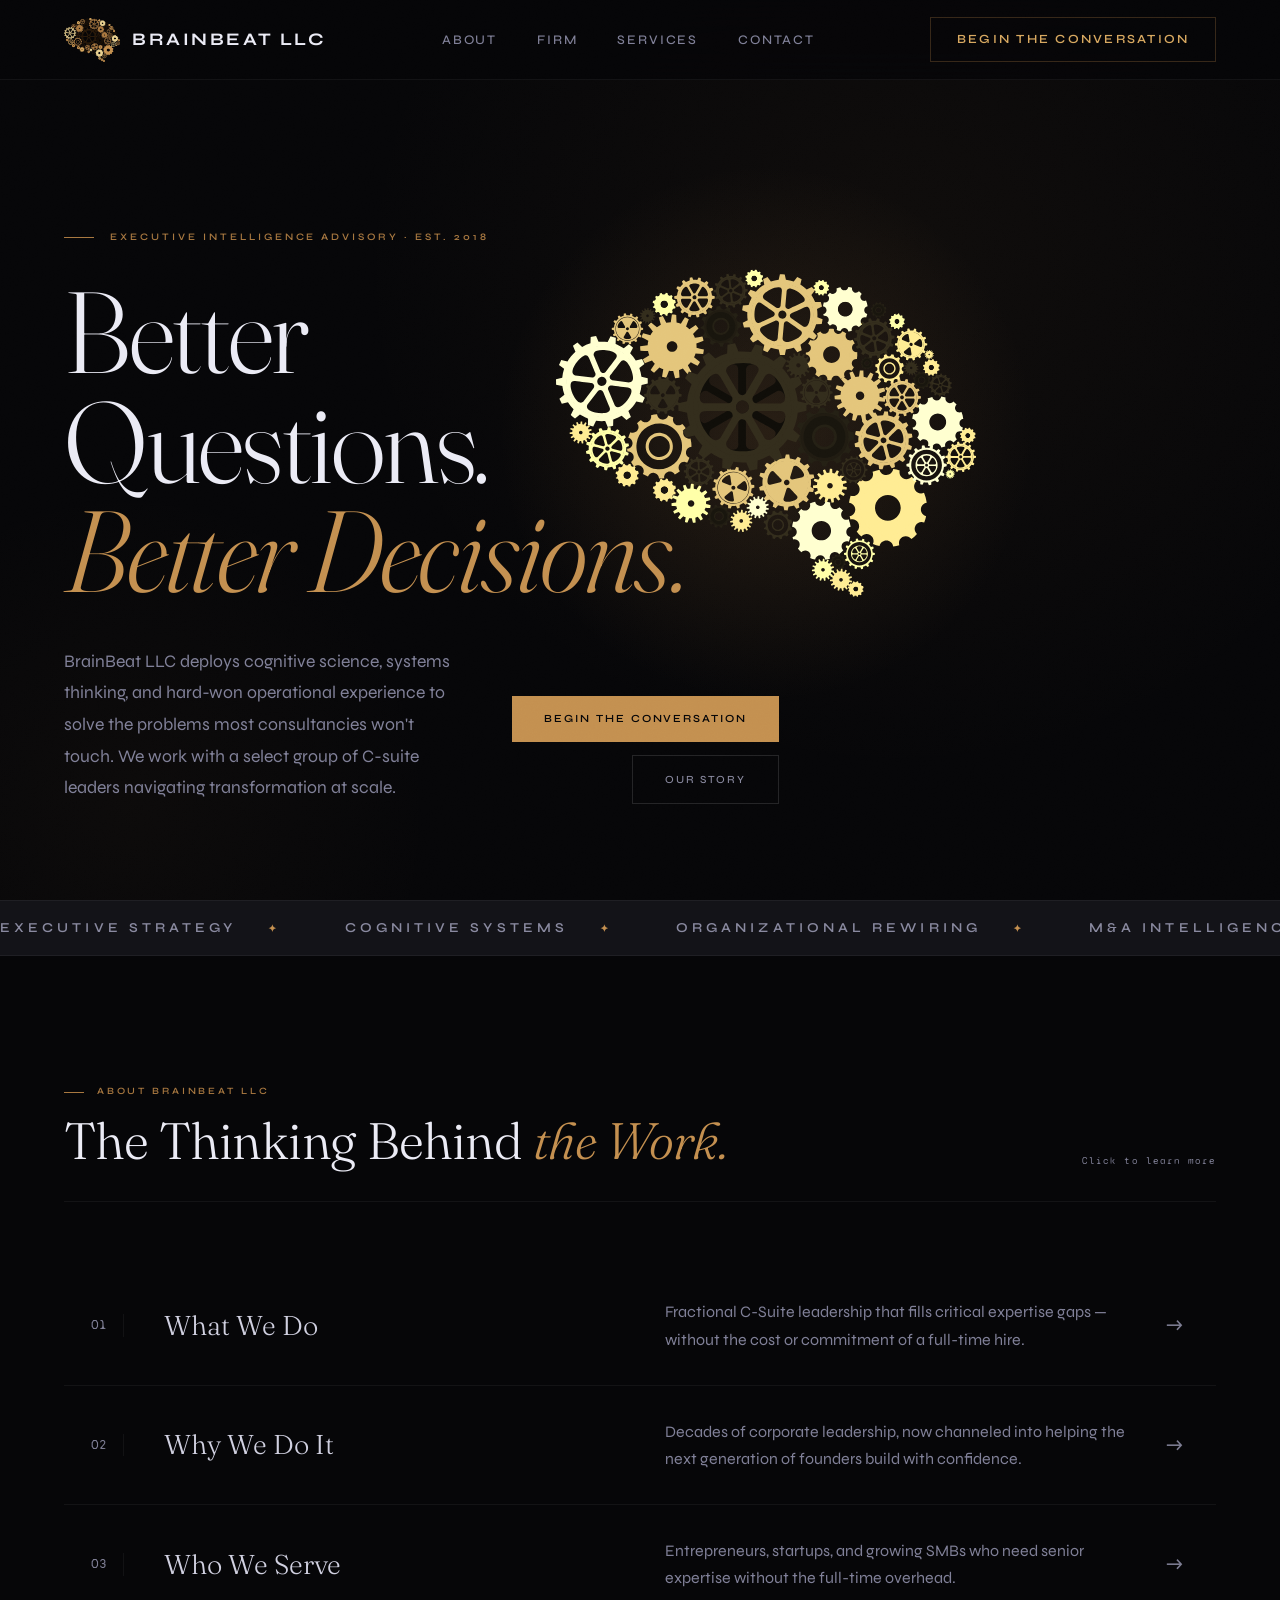
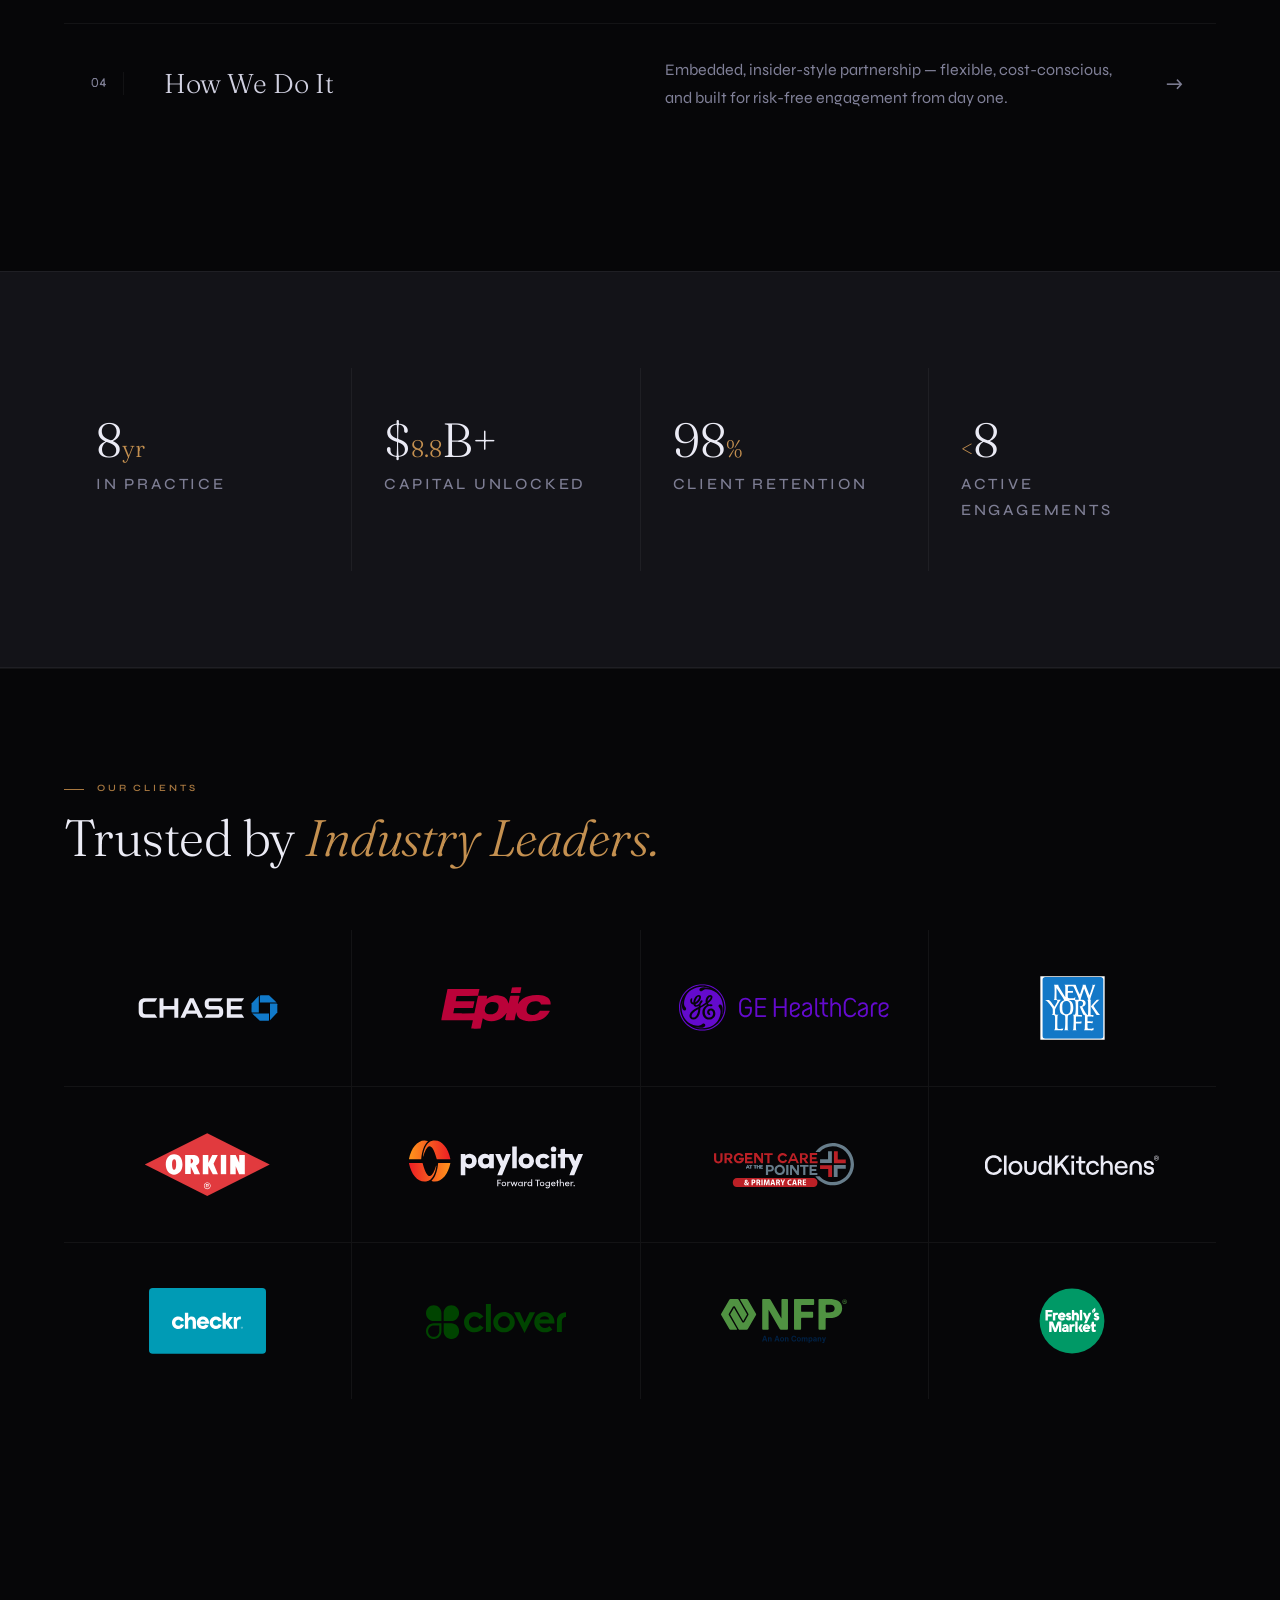
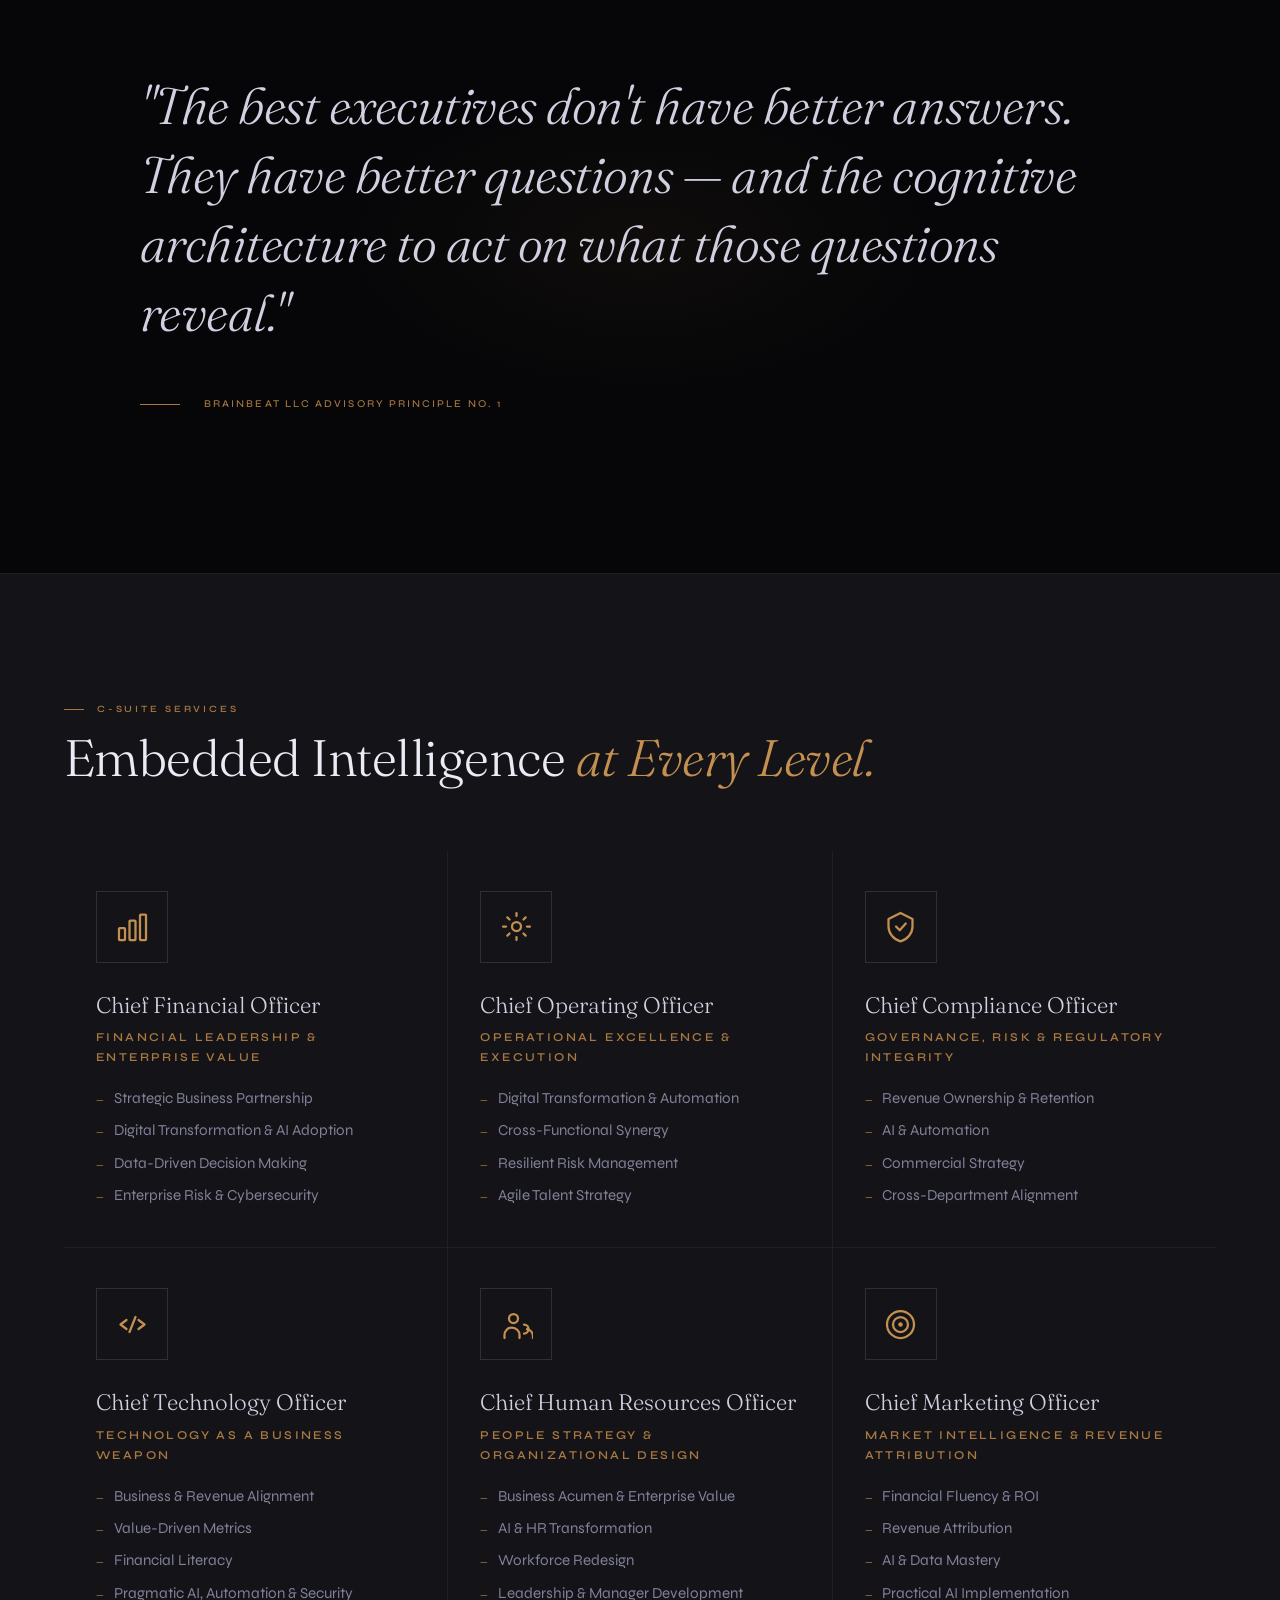
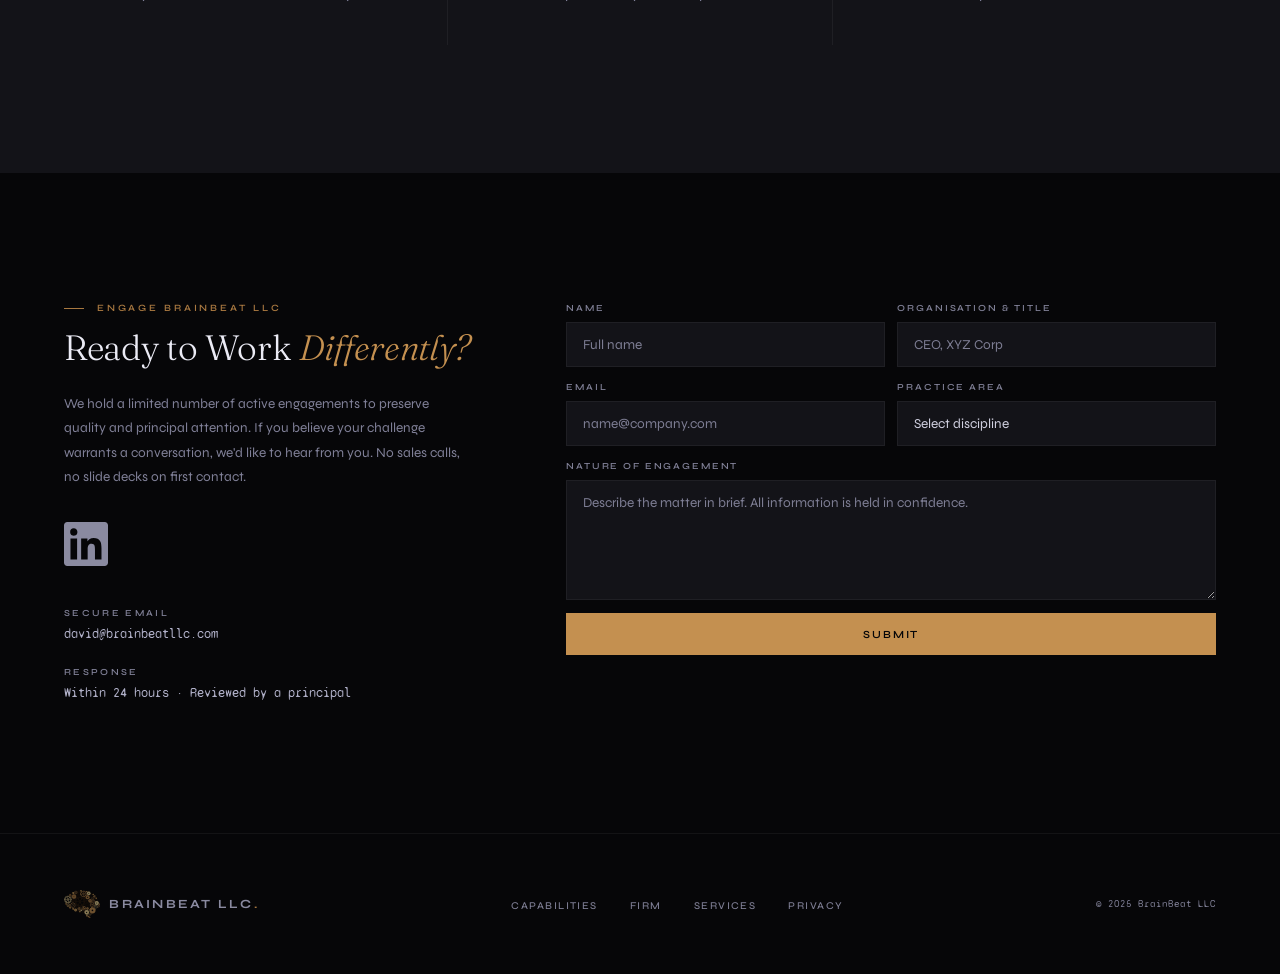
==== index.html @ 4da4668e "fixed logo brain issues on mobile" ====
<!DOCTYPE html>
<html lang="en">
<head>
  <meta charset="UTF-8" />
  <meta name="viewport" content="width=device-width, initial-scale=1.0" />
  <title>BrainBeat LLC — Fractional C-Suite Advisory | Executive Intelligence | C-Suite Consulting Services | Executive Strategy & Leadership Advisory</title>

  <!-- Primary SEO -->
  <meta name="description" content="BrainBeat LLC provides C-suite consulting, executive advisory, strategic planning, leadership support, operations consulting, and fractional executive services for growing companies." />
  <meta name="keywords" content="C-suite consulting, executive consulting, fractional CEO, fractional COO, fractional CFO, business strategy consultant, executive advisory, leadership consulting, operations consulting, corporate strategy, business growth consulting, management consulting, strategic planning, executive leadership services">
  <meta name="author" content="BrainBeat LLC" />
  <meta name="robots" content="index, follow" />
  <link rel="canonical" href="https://brainbeatllc.com/" />

  <!-- Open Graph (Facebook, LinkedIn, WhatsApp previews) -->
  <meta property="og:type" content="website" />
  <meta property="og:url" content="https://brainbeatllc.com/" />
  <meta property="og:title" content="BrainBeat LLC — Fractional C-Suite Advisory" />
  <meta property="og:description" content="Senior executive leadership, deployed as a fraction. BrainBeat embeds seasoned C-Suite principals into startups and growing SMBs to drive strategy, revenue, and organizational clarity." />
  <meta property="og:image" content="brain_and_gears_dark_executive.svg" />
  <meta property="og:site_name" content="BrainBeat LLC" />
  <meta property="og:locale" content="en_US" />
  <meta property="og:see_also" content="https://www.linkedin.com/company/brainbeatllc" />

  <!-- Twitter / X Card -->
  <meta name="twitter:card" content="summary_large_image" />
  <meta name="twitter:title" content="BrainBeat LLC — Fractional C-Suite Advisory" />
  <meta name="twitter:description" content="Senior executive leadership, deployed as a fraction. BrainBeat embeds seasoned C-Suite principals into startups and growing SMBs." />
  <meta name="twitter:image" content="brain_and_gears_dark_executive.svg" />

  <!-- Structured Data (Google rich results) -->
  <script type="application/ld+json">
  {
    "@context": "https://schema.org",
    "@type": "ProfessionalService",
    "name": "BrainBeat LLC",
    "url": "https://brainbeatllc.com",
    "logo": "brain_and_gears_dark_executive.svg",
    "description": "Fractional C-Suite advisory for entrepreneurs, startups, and growing SMBs. Expert CFO, COO, CTO, CHRO, CMO, and CCO leadership without the full-time overhead.",

    "email": "david@brainbeat.com",
    "sameAs": ["https://www.linkedin.com/company/brainbeatllc"],
    "areaServed": "US",
    "serviceType": ["Fractional CFO", "Fractional COO", "Fractional CTO", "Fractional CHRO", "Fractional CMO", "Fractional CCO", "Executive Advisory",   "Business Strategy Consulting",

    "Leadership Consulting",

    "Operations Consulting",

    "Strategic Planning",  "C-Suite Consulting",]
  }
  </script>

  <link href="https://fonts.googleapis.com/css2?family=Syne:wght@400;500;600;700;800&family=Syne+Mono&family=Fraunces:ital,opsz,wght@0,9..144,300;0,9..144,400;1,9..144,300;1,9..144,400&display=swap" rel="stylesheet" />
  <style>
    *, *::before, *::after { box-sizing: border-box; margin: 0; padding: 0; }

    :root {
      --void:        #060608;
      --abyss:       #0a0a0e;
      --deep:        #0e0e14;
      --surface:     #131318;
      --surface-mid: #18181f;
      --surface-up:  #1f1f28;
      --border:      rgba(255,255,255,0.05);
      --border-mid:  rgba(255,255,255,0.08);
      --border-high: rgba(255,255,255,0.12);
      --text-dim:    #7e7e94;
      --text-muted:  #808098;
      --text-mid:    #8a8aa0;
      --text-soft:   #b0b0c8;
      --text-pale:   #d0d0e0;
      --text-bright: #ebebf5;
      --platinum:    #c8c8d8;
      --silver:      #e0e0f0;
      --accent:      #a87840;
      --accent-mid:  #c49050;
      --accent-light:#d8a860;
      --accent-glow: rgba(168,120,64,0.12);
      --red:         #e06060;
    }

    html { scroll-behavior: smooth; }

    body {
      background-color: var(--void);
      color: var(--text-soft);
      font-family: 'Syne', system-ui, sans-serif;
      font-size: 15px;
      line-height: 1.65;
      overflow-x: hidden;
    }

    /* Cinematic grain */
    body::before {
      content: '';
      position: fixed;
      inset: 0;
      background-image: url("data:image/svg+xml,%3Csvg xmlns='http://www.w3.org/2000/svg' width='300' height='300'%3E%3Cfilter id='n'%3E%3CfeTurbulence type='fractalNoise' baseFrequency='0.75' numOctaves='4' stitchTiles='stitch'/%3E%3CfeColorMatrix type='saturate' values='0'/%3E%3C/filter%3E%3Crect width='300' height='300' filter='url(%23n)' opacity='0.035'/%3E%3C/svg%3E");
      pointer-events: none;
      z-index: 999;
      mix-blend-mode: overlay;
    }

    /* ── NAV ── */
    nav {
      position: fixed;
      top: 0; left: 0; right: 0;
      z-index: 100;
      display: flex;
      align-items: center;
      justify-content: space-between;
      padding: 0 5%;
      height: 80px;
      background: rgba(6,6,8,0.9);
      backdrop-filter: blur(20px);
      border-bottom: 1px solid var(--border);
    }

    .nav-logo {
      display: flex;
      align-items: center;
      gap: 0.75rem;
      text-decoration: none;
    }

    .nav-logo-img {
      height: 44px;
      width: auto;
      display: block;
      transition: opacity 0.2s;
    }

    .nav-logo:hover .nav-logo-img { opacity: 0.85; }

    .nav-logo-text {
      font-family: 'Syne', sans-serif;
      font-size: 1.1rem;
      font-weight: 700;
      letter-spacing: 0.14em;
      text-transform: uppercase;
      color: var(--text-bright);
    }

    .nav-logo-text span {
      color: var(--accent-mid);
    }

    .nav-links {
      display: flex;
      gap: 2.5rem;
      list-style: none;
    }

    .nav-links a {
      font-family: 'Syne', sans-serif;
      font-size: 0.82rem;
      font-weight: 500;
      letter-spacing: 0.14em;
      text-transform: uppercase;
      color: var(--text-muted);
      text-decoration: none;
      transition: color 0.2s;
    }

    .nav-links a:hover { color: var(--text-soft); }

    .nav-cta {
      font-family: 'Syne', sans-serif;
      font-size: 0.78rem;
      font-weight: 600;
      letter-spacing: 0.18em;
      text-transform: uppercase;
      color: var(--accent-light);
      border: 1px solid rgba(168,120,64,0.3);
      padding: 0.7rem 1.6rem;
      text-decoration: none;
      transition: border-color 0.2s, background 0.2s;
    }

    .nav-cta:hover {
      border-color: var(--accent-mid);
      background: var(--accent-glow);
    }

    /* ── HERO LOGO ── */
    .hero-logo-display {
      position: absolute;
      top: 50%;
      left: 50%;
      transform: translate(-20%, -54%);
      width: 420px;
      height: 420px;
      pointer-events: none;
      z-index: 0;
    }

    .hero-logo-display::before {
      content: '';
      position: absolute;
      inset: -60px;
      background: radial-gradient(ellipse, rgba(168,120,64,0.18) 0%, transparent 70%);
      pointer-events: none;
    }

    .hero-logo-display img {
      width: 100%;
      height: 100%;
      object-fit: contain;
      filter: sepia(1) saturate(1.6) hue-rotate(5deg) brightness(1.3);
      animation: logo-breathe 5s ease-in-out infinite;
    }

    @keyframes logo-breathe {
      0%, 100% { opacity: 0.12; }
      50%       { opacity: 0.52; }
    }

    /* ── HERO ── */
    .hero {
      min-height: 100vh;
      padding: 8rem 5% 6rem;
      display: flex;
      align-items: flex-end;
      position: relative;
      overflow: hidden;
    }

    .hero-gradient {
      position: absolute;
      inset: 0;
      background:
        radial-gradient(ellipse 60% 80% at 70% 30%, rgba(168,120,64,0.06) 0%, transparent 70%),
        radial-gradient(ellipse 40% 60% at 10% 90%, rgba(168,120,64,0.04) 0%, transparent 60%),
        linear-gradient(to bottom, transparent 40%, var(--void) 100%);
    }


    .hero-counter {
      position: absolute;
      top: 8rem;
      right: 5%;
      display: flex;
      flex-direction: column;
      gap: 0.5rem;
      align-items: flex-end;
    }

    .hero-counter-num {
      font-family: 'Syne Mono', monospace;
      font-size: 0.65rem;
      color: var(--text-dim);
      letter-spacing: 0.1em;
    }

    .hero-counter-active {
      color: var(--accent-mid);
    }

    .hero-content {
      position: relative;
      z-index: 1;
      max-width: 900px;
    }

    .hero-label {
      font-family: 'Syne', sans-serif;
      font-size: 0.62rem;
      font-weight: 600;
      letter-spacing: 0.3em;
      text-transform: uppercase;
      color: var(--accent);
      margin-bottom: 2rem;
      display: flex;
      align-items: center;
      gap: 1rem;
    }

    .hero-label::before {
      content: '';
      width: 30px;
      height: 1px;
      background: var(--accent);
    }

    .hero h1 {
      font-family: 'Fraunces', serif;
      font-size: clamp(3.5rem, 9vw, 8rem);
      font-weight: 300;
      line-height: 0.95;
      color: var(--text-bright);
      margin-bottom: 2.5rem;
      letter-spacing: -0.02em;
    }

    .hero h1 em {
      font-style: italic;
      color: var(--accent-mid);
    }

    .hero-bottom {
      display: flex;
      align-items: flex-end;
      justify-content: space-between;
      gap: 3rem;
      flex-wrap: wrap;
    }

    .hero-sub {
      font-family: 'Syne', sans-serif;
      font-size: 1.1rem;
      font-weight: 400;
      color: var(--text-muted);
      max-width: 400px;
      line-height: 1.8;
    }

    .hero-actions {
      display: flex;
      flex-direction: column;
      gap: 0.8rem;
      align-items: flex-end;
    }

    .btn-primary {
      font-family: 'Syne', sans-serif;
      font-size: 0.68rem;
      font-weight: 600;
      letter-spacing: 0.18em;
      text-transform: uppercase;
      color: var(--void);
      background: var(--accent-mid);
      padding: 0.9rem 2rem;
      text-decoration: none;
      transition: background 0.2s, transform 0.15s;
      white-space: nowrap;
    }

    .btn-primary:hover { background: var(--accent-light); transform: translateY(-1px); }

    .btn-ghost {
      font-family: 'Syne', sans-serif;
      font-size: 0.68rem;
      font-weight: 500;
      letter-spacing: 0.18em;
      text-transform: uppercase;
      color: var(--text-mid);
      border: 1px solid var(--border-high);
      padding: 0.9rem 2rem;
      text-decoration: none;
      transition: color 0.2s, border-color 0.2s;
      white-space: nowrap;
    }

    .btn-ghost:hover { color: var(--text-pale); border-color: rgba(255,255,255,0.2); }

    /* ── MARQUEE ── */
    .marquee-wrap {
      overflow: hidden;
      border-top: 1px solid var(--border);
      border-bottom: 1px solid var(--border);
      background: var(--surface);
      padding: 1rem 0;
    }

    .marquee-track {
      display: flex;
      gap: 4rem;
      animation: marquee 30s linear infinite;
      width: max-content;
    }

    .marquee-item {
      font-family: 'Syne', sans-serif;
      font-size: 0.85rem;
      font-weight: 600;
      letter-spacing: 0.3em;
      text-transform: uppercase;
      color: var(--text-mid);
      white-space: nowrap;
      display: flex;
      align-items: center;
      gap: 2rem;
    }

    .marquee-item::after {
      content: '✦';
      color: var(--accent-mid);
      font-size: 0.65rem;
    }

    @keyframes marquee {
      0%   { transform: translateX(0); }
      100% { transform: translateX(-50%); }
    }

    /* ── SERVICES ── */
    .services {
      padding: 8rem 5%;
      position: relative;
    }

    .services-header {
      display: flex;
      justify-content: space-between;
      align-items: flex-end;
      margin-bottom: 4rem;
      padding-bottom: 2rem;
      border-bottom: 1px solid var(--border);
    }

    .section-label {
      font-family: 'Syne', sans-serif;
      font-size: 0.6rem;
      font-weight: 600;
      letter-spacing: 0.3em;
      text-transform: uppercase;
      color: var(--accent);
      margin-bottom: 0.8rem;
      display: flex;
      align-items: center;
      gap: 0.8rem;
    }

    .section-label::before {
      content: '';
      width: 20px;
      height: 1px;
      background: var(--accent);
    }

    .section-title {
      font-family: 'Fraunces', serif;
      font-size: clamp(2rem, 4vw, 3.5rem);
      font-weight: 300;
      color: var(--text-bright);
      line-height: 1.1;
      letter-spacing: -0.01em;
    }

    .section-title em { font-style: italic; color: var(--accent-mid); }

    .section-count {
      font-family: 'Syne Mono', monospace;
      font-size: 0.65rem;
      color: var(--text-dim);
      letter-spacing: 0.1em;
    }

    .services-list {
      display: flex;
      flex-direction: column;
      gap: 1px;
      background: var(--border);
    }

    .service-row {
      background: var(--void);
      display: grid;
      grid-template-columns: 60px 1fr 1fr auto;
      gap: 2.5rem;
      align-items: center;
      padding: 2rem 0;
      cursor: pointer;
      transition: background 0.25s;
      position: relative;
    }

    .service-row::before {
      content: '';
      position: absolute;
      left: 0; top: 0; bottom: 0;
      width: 2px;
      background: var(--accent);
      transform: scaleY(0);
      transition: transform 0.3s;
    }

    .service-row:hover { background: var(--surface); }
    .service-row:hover::before { transform: scaleY(1); }

    .service-row-num {
      font-family: 'Syne Mono', monospace;
      font-size: 0.85rem;
      color: var(--text-dim);
      text-align: right;
      padding-right: 1rem;
      border-right: 1px solid var(--border);
    }

    .service-row-name {
      font-family: 'Fraunces', serif;
      font-size: 1.7rem;
      font-weight: 300;
      color: var(--text-pale);
    }

    .service-row-desc {
      font-family: 'Syne', sans-serif;
      font-size: 1rem;
      color: var(--text-muted);
      line-height: 1.7;
    }

    .service-row-arrow {
      font-size: 1.3rem;
      color: var(--text-dim);
      padding-right: 2rem;
      transition: color 0.2s, transform 0.2s;
    }

    .service-row:hover .service-row-arrow {
      color: var(--accent-mid);
      transform: translateX(4px);
    }

    /* ── STATS ── */
    .stats {
      padding: 6rem 5%;
      background: var(--surface);
      border-top: 1px solid var(--border);
      border-bottom: 1px solid var(--border);
    }

    .stats-inner {
      max-width: 1300px;
      margin: 0 auto;
      display: grid;
      grid-template-columns: repeat(4, 1fr);
      gap: 1px;
      background: var(--border);
    }

    .stat-block {
      background: var(--surface);
      padding: 3rem 2rem;
      position: relative;
      overflow: hidden;
    }

    .stat-block::before {
      content: '';
      position: absolute;
      bottom: 0; left: 0; right: 0;
      height: 1px;
      background: linear-gradient(to right, var(--accent), transparent);
      opacity: 0;
      transition: opacity 0.3s;
    }

    .stat-block:hover::before { opacity: 1; }

    .stat-value {
      font-family: 'Fraunces', serif;
      font-size: 3rem;
      font-weight: 300;
      color: var(--text-bright);
      line-height: 1;
      margin-bottom: 0.5rem;
    }

    .stat-unit {
      font-size: 1.5rem;
      color: var(--accent-mid);
    }

    .stat-label {
      font-family: 'Syne', sans-serif;
      font-size: 0.975rem;
      font-weight: 500;
      letter-spacing: 0.18em;
      text-transform: uppercase;
      color: var(--text-dim);
    }

    /* ── STATEMENT ── */
    .statement {
      padding: 10rem 5%;
      position: relative;
      overflow: hidden;
    }

    .statement-glow {
      position: absolute;
      top: 50%;
      left: 50%;
      transform: translate(-50%, -50%);
      width: 600px;
      height: 300px;
      background: radial-gradient(ellipse, rgba(168,120,64,0.06) 0%, transparent 70%);
      pointer-events: none;
    }

    .statement-inner {
      max-width: 1000px;
      margin: 0 auto;
      position: relative;
      z-index: 1;
    }

    .statement-quote {
      font-family: 'Fraunces', serif;
      font-size: clamp(1.8rem, 4vw, 3.2rem);
      font-weight: 300;
      font-style: italic;
      color: var(--text-pale);
      line-height: 1.35;
      margin-bottom: 3rem;
      letter-spacing: -0.01em;
    }

    .statement-attr {
      display: flex;
      align-items: center;
      gap: 1.5rem;
    }

    .statement-attr-line {
      width: 40px;
      height: 1px;
      background: var(--accent);
    }

    .statement-attr-text {
      font-family: 'Syne', sans-serif;
      font-size: 0.65rem;
      font-weight: 500;
      letter-spacing: 0.2em;
      text-transform: uppercase;
      color: var(--accent);
    }

    /* ── TEAM ── */
    .team {
      padding: 8rem 5%;
      background: var(--surface);
      border-top: 1px solid var(--border);
    }

    .team-header {
      display: flex;
      justify-content: space-between;
      align-items: flex-end;
      margin-bottom: 4rem;
    }

    .team-grid {
      display: grid;
      grid-template-columns: repeat(3, 1fr);
      gap: 1px;
      background: var(--border);
    }

    .team-card {
      background: var(--surface);
      padding: 2.5rem 2rem;
      transition: background 0.25s;
    }

    .team-card:hover { background: var(--surface-up); }

    .team-initial-block {
      width: 72px;
      height: 72px;
      border: 1px solid var(--border-high);
      display: flex;
      align-items: center;
      justify-content: center;
      font-family: 'Fraunces', serif;
      font-size: 1.1rem;
      font-style: italic;
      color: var(--accent-mid);
      margin-bottom: 1.5rem;
    }

    .team-name {
      font-family: 'Fraunces', serif;
      font-size: 1.4rem;
      font-weight: 300;
      color: var(--text-pale);
      margin-bottom: 0.3rem;
    }

    .team-title {
      font-family: 'Syne', sans-serif;
      font-size: 0.75rem;
      font-weight: 600;
      letter-spacing: 0.2em;
      text-transform: uppercase;
      color: var(--accent);
      margin-bottom: 1.2rem;
    }

    .team-bio {
      font-family: 'Syne', sans-serif;
      font-size: 0.95rem;
      font-weight: 400;
      color: var(--text-muted);
      line-height: 1.75;
    }

    .csuite-points {
      list-style: none;
      display: flex;
      flex-direction: column;
      gap: 0.6rem;
      margin-top: 0.2rem;
    }

    .csuite-points li {
      font-family: 'Syne', sans-serif;
      font-size: 0.95rem;
      font-weight: 400;
      color: var(--text-muted);
      line-height: 1.5;
      display: flex;
      align-items: baseline;
      gap: 0.6rem;
    }

    .csuite-points li::before {
      content: '—';
      color: var(--accent);
      font-size: 0.6rem;
      flex-shrink: 0;
    }

    /* ── CONTACT ── */
    .contact {
      padding: 8rem 5%;
      position: relative;
    }

    .contact-inner {
      max-width: 1200px;
      margin: 0 auto;
      display: grid;
      grid-template-columns: 1fr 1.6fr;
      gap: 6rem;
      align-items: start;
    }

    .contact-left .section-label { margin-bottom: 0.8rem; }
    .contact-left .section-title { font-size: 2.2rem; margin-bottom: 1.5rem; }

    .contact-left p {
      font-family: 'Syne', sans-serif;
      font-size: 0.85rem;
      color: var(--text-muted);
      line-height: 1.8;
      margin-bottom: 2rem;
    }

    .contact-meta {
      display: flex;
      flex-direction: column;
      gap: 1.2rem;
    }

    .contact-meta-item {
      display: flex;
      flex-direction: column;
      gap: 0.2rem;
    }

    .contact-meta-label {
      font-family: 'Syne', sans-serif;
      font-size: 0.58rem;
      font-weight: 600;
      letter-spacing: 0.25em;
      text-transform: uppercase;
      color: var(--text-dim);
    }

    .contact-meta-value {
      font-family: 'Syne Mono', monospace;
      font-size: 0.82rem;
      color: var(--text-soft);
    }

    .contact-form {
      display: grid;
      gap: 0.8rem;
    }

    .form-row {
      display: grid;
      grid-template-columns: 1fr 1fr;
      gap: 0.8rem;
    }

    .form-group {
      display: flex;
      flex-direction: column;
      gap: 0.4rem;
    }

    .form-group label {
      font-family: 'Syne', sans-serif;
      font-size: 0.58rem;
      font-weight: 600;
      letter-spacing: 0.2em;
      text-transform: uppercase;
      color: var(--text-dim);
    }

    .form-group input,
    .form-group textarea,
    .form-group select {
      background: var(--surface);
      border: 1px solid var(--border);
      color: var(--text-pale);
      font-family: 'Syne', sans-serif;
      font-size: 0.85rem;
      padding: 0.8rem 1rem;
      outline: none;
      transition: border-color 0.2s, box-shadow 0.2s;
      width: 100%;
      appearance: none;
    }

    .form-group input:focus,
    .form-group textarea:focus,
    .form-group select:focus {
      border-color: var(--accent-mid);
      box-shadow: 0 0 0 3px rgba(168,120,64,0.25);
    }

    .form-group input::placeholder,
    .form-group textarea::placeholder { color: var(--text-dim); }

    .form-group textarea { resize: vertical; min-height: 120px; }

    /* ── FOOTER ── */
    footer {
      background: var(--void);
      border-top: 1px solid var(--border);
      padding: 3.5rem 5%;
    }

    .footer-inner {
      max-width: 1300px;
      margin: 0 auto;
      display: flex;
      justify-content: space-between;
      align-items: center;
      flex-wrap: wrap;
      gap: 1.5rem;
    }

    .footer-logo {
      display: flex;
      align-items: center;
      gap: 0.6rem;
      text-decoration: none;
    }

    .footer-logo-img {
      height: 28px;
      width: auto;
      opacity: 0.55;
    }

    .footer-logo-wordmark {
      font-family: 'Syne', sans-serif;
      font-size: 0.78rem;
      font-weight: 700;
      letter-spacing: 0.18em;
      text-transform: uppercase;
      color: var(--text-mid);
    }

    .footer-logo-wordmark span { color: var(--accent); }

    .footer-links {
      display: flex;
      gap: 2rem;
      list-style: none;
    }

    .footer-links a {
      font-family: 'Syne', sans-serif;
      font-size: 0.65rem;
      font-weight: 500;
      letter-spacing: 0.14em;
      text-transform: uppercase;
      color: var(--text-dim);
      text-decoration: none;
      transition: color 0.2s;
    }

    .footer-links a:hover { color: var(--text-muted); }

    .footer-copy {
      font-family: 'Syne Mono', monospace;
      font-size: 0.62rem;
      color: var(--text-dim);
    }

    /* ── MODAL ── */
    .modal-overlay {
      position: fixed;
      inset: 0;
      background: rgba(6,6,8,0.88);
      backdrop-filter: blur(14px);
      z-index: 500;
      display: flex;
      align-items: center;
      justify-content: center;
      padding: 2rem;
      opacity: 0;
      pointer-events: none;
      transition: opacity 0.3s;
    }

    .modal-overlay.active {
      opacity: 1;
      pointer-events: all;
    }

    .modal-panel {
      background: var(--surface);
      border-top: 2px solid var(--accent);
      max-width: 860px;
      width: 100%;
      padding: 4.5rem;
      position: relative;
      transform: translateY(20px);
      transition: transform 0.35s;
    }

    .modal-overlay.active .modal-panel {
      transform: translateY(0);
    }

    .modal-close {
      position: absolute;
      top: 1.8rem;
      right: 2rem;
      background: none;
      border: none;
      color: var(--text-muted);
      font-size: 1.3rem;
      cursor: pointer;
      transition: color 0.2s;
      padding: 0.4rem;
      line-height: 1;
    }

    .modal-close:hover { color: var(--accent-mid); }

    .modal-eyebrow {
      font-family: 'Syne', sans-serif;
      font-size: 0.72rem;
      font-weight: 600;
      letter-spacing: 0.3em;
      text-transform: uppercase;
      color: var(--accent);
      margin-bottom: 1.2rem;
      display: flex;
      align-items: center;
      gap: 0.8rem;
    }

    .modal-eyebrow::before {
      content: '';
      width: 24px;
      height: 1px;
      background: var(--accent);
    }

    .modal-title {
      font-family: 'Fraunces', serif;
      font-size: 3rem;
      font-weight: 300;
      color: var(--text-bright);
      margin-bottom: 2rem;
      line-height: 1.1;
      letter-spacing: -0.01em;
    }

    .modal-body {
      font-family: 'Syne', sans-serif;
      font-size: 1.05rem;
      color: var(--text-muted);
      line-height: 2;
    }

    /* ── HAMBURGER ── */
    .nav-hamburger {
      display: none;
      flex-direction: column;
      justify-content: center;
      gap: 5px;
      background: none;
      border: none;
      cursor: pointer;
      padding: 0.4rem;
      z-index: 200;
    }

    .nav-hamburger span {
      display: block;
      width: 24px;
      height: 1.5px;
      background: var(--accent-mid);
      transition: transform 0.3s, opacity 0.3s, width 0.3s;
      transform-origin: center;
    }

    .nav-hamburger.open span:nth-child(1) { transform: translateY(6.5px) rotate(45deg); }
    .nav-hamburger.open span:nth-child(2) { opacity: 0; width: 0; }
    .nav-hamburger.open span:nth-child(3) { transform: translateY(-6.5px) rotate(-45deg); }

    /* ── MOBILE DRAWER ── */
    .nav-drawer {
      display: none;
      position: fixed;
      top: 80px; left: 0; right: 0;
      background: rgba(6,6,8,0.97);
      backdrop-filter: blur(20px);
      border-bottom: 1px solid var(--border);
      z-index: 99;
      padding: 2.5rem 8%;
      flex-direction: column;
      gap: 0;
      transform: translateY(-10px);
      opacity: 0;
      pointer-events: none;
      transition: transform 0.3s, opacity 0.3s;
    }

    .nav-drawer.open {
      transform: translateY(0);
      opacity: 1;
      pointer-events: all;
    }

    .nav-drawer-link {
      font-family: 'Fraunces', serif;
      font-size: 2rem;
      font-weight: 300;
      color: var(--text-pale);
      text-decoration: none;
      padding: 0.9rem 0;
      border-bottom: 1px solid var(--border);
      display: flex;
      align-items: center;
      justify-content: space-between;
      transition: color 0.2s;
      letter-spacing: -0.01em;
    }

    .nav-drawer-link:hover { color: var(--accent-mid); }
    .nav-drawer-link:last-of-type { border-bottom: none; }

    .nav-drawer-link::after {
      content: '→';
      font-family: 'Syne', sans-serif;
      font-size: 1rem;
      color: var(--text-dim);
      transition: color 0.2s, transform 0.2s;
    }

    .nav-drawer-link:hover::after {
      color: var(--accent-mid);
      transform: translateX(4px);
    }

    .nav-drawer-cta {
      margin-top: 2rem;
      font-family: 'Syne', sans-serif;
      font-size: 0.78rem;
      font-weight: 600;
      letter-spacing: 0.18em;
      text-transform: uppercase;
      color: var(--accent-light);
      border: 1px solid rgba(168,120,64,0.3);
      padding: 1rem 1.6rem;
      text-decoration: none;
      text-align: center;
      transition: border-color 0.2s, background 0.2s;
    }

    .nav-drawer-cta:hover {
      border-color: var(--accent-mid);
      background: var(--accent-glow);
    }

    @media (max-width: 900px) and (orientation: portrait) {
      .hero-logo-display { display: none; }
    }

    @media (min-width: 700px) and (max-width: 900px) and (orientation: portrait) {
      .hero {
        flex-direction: column;
        align-items: center;
        justify-content: center;
        padding-top: 10rem;
      }
      .hero-logo-display {
        display: block;
        position: relative;
        top: auto;
        left: auto;
        transform: none;
        width: 351px;
        height: 351px;
        margin: 0 auto 2rem;
        align-self: center;
      }
      .hero-content {
        margin-top: 0;
        text-align: center;
        align-self: center;
      }
    }

    @media (max-height: 500px) and (orientation: landscape) {
      .hero h1 { font-size: clamp(1.75rem, 4.5vw, 4rem); }
      .hero-logo-display { width: 210px; height: 210px; }
    }

    @media (max-width: 1024px) {
      .nav-links { display: none; }
      .nav-cta { display: none; }
      .nav-hamburger { display: flex; }
      .nav-drawer { display: flex; }
    }

    @media (max-width: 900px) {
      .hero { align-items: flex-start; padding-top: 10rem; }
      .services-header { flex-direction: column; align-items: flex-start; gap: 1rem; }
      .service-row { grid-template-columns: 50px 1fr; gap: 1rem; }
      .service-row-desc, .service-row-arrow { display: none; }
      .stats-inner { grid-template-columns: 1fr 1fr; }
      .clients-grid { grid-template-columns: repeat(3, 1fr); }
      .team-grid { grid-template-columns: 1fr; }
      .contact-inner { grid-template-columns: 1fr; gap: 3rem; }
      .form-row { grid-template-columns: 1fr; }
      .footer-inner { flex-direction: column; align-items: flex-start; }
    }

    /* ── CLIENTS ── */
    .clients {
      padding: 7rem 5%;
      background: var(--void);
      border-top: 1px solid var(--border);
    }

    .clients-header {
      max-width: 1200px;
      margin: 0 auto 4rem;
    }

    .clients-grid {
      max-width: 1200px;
      margin: 0 auto;
      display: grid;
      grid-template-columns: repeat(4, 1fr);
      gap: 1px;
      background: var(--border);
    }

    .client-item {
      background: var(--void);
      display: flex;
      align-items: center;
      justify-content: center;
      padding: 2.8rem 2rem;
      transition: background 0.25s;
      position: relative;
      overflow: hidden;
    }

    .client-item::after {
      content: '';
      position: absolute;
      bottom: 0; left: 0; right: 0;
      height: 1px;
      background: linear-gradient(to right, transparent, var(--accent), transparent);
      opacity: 0;
      transition: opacity 0.3s;
    }


    .client-logo-img {
      max-width: 140px;
      max-height: 44px;
      width: auto;
      height: auto;
      display: block;
    }

    .client-logo-img--lg {
      max-width: 210px;
      max-height: 66px;
    }

    .client-logo-img--zoom {
      transform: scale(1.5);
    }

    .client-placeholder {
      font-family: 'Syne', sans-serif;
      font-size: 0.68rem;
      font-weight: 600;
      letter-spacing: 0.28em;
      text-transform: uppercase;
      color: var(--text-dim);
      opacity: 0.45;
      transition: opacity 0.3s, color 0.3s;
      text-align: center;
    }

    .client-item:hover .client-placeholder {
      opacity: 0.9;
      color: var(--text-soft);
    }

    @media (max-width: 600px) {
      .clients-grid { grid-template-columns: repeat(2, 1fr); }
      .client-logo-img--zoom { transform: scale(1.125); }
    }

    /* ── SKIP LINK ── */
    .skip-link {
      position: absolute;
      top: -100%;
      left: 1rem;
      background: var(--surface);
      color: var(--accent-light);
      border: 1px solid var(--accent);
      padding: 0.75rem 1.5rem;
      font-family: 'Syne', sans-serif;
      font-size: 0.85rem;
      font-weight: 600;
      letter-spacing: 0.1em;
      text-decoration: none;
      z-index: 1000;
      transition: top 0.2s;
    }
    .skip-link:focus { top: 1rem; }

    /* ── GLOBAL FOCUS VISIBLE ── */
    :focus-visible {
      outline: 2px solid var(--accent-mid);
      outline-offset: 3px;
    }
    .form-group input:focus-visible,
    .form-group textarea:focus-visible,
    .form-group select:focus-visible {
      outline: none;
    }

    /* ── REDUCED MOTION ── */
    @media (prefers-reduced-motion: reduce) {
      .marquee-track { animation: none; }
      .hero-logo-display img { animation: none; opacity: 0.3; }
    }

    @media (orientation: landscape) and (max-height: 500px) {
      .hero-logo-display {
        display: block;
        width: 150px;
        height: 150px;
        top: 45%;
        left: auto;
        right: 10%;
        transform: translateY(-50%);
      }
    }

    @media (max-width: 667px) and (orientation: landscape) {
      .hero-logo-display {
        width: 120px;
        height: 120px;
        top: 50%;
        left: auto;
        right: 3%;
        transform: translateY(-50%);
      }
      .clients-grid { grid-template-columns: repeat(2, 1fr); }
      .client-item { padding: 1.2rem 1rem; }
      .client-logo-img {
        max-width: 90px !important;
        max-height: 30px !important;
        transform: none !important;
      }
      .client-logo-img--zoom { transform: none !important; }
    }

    @media (min-width: 1024px) and (max-width: 1180px) and (orientation: landscape) {
      .hero-logo-display { transform: translate(5%, -54%); }
      .hero-label { font-size: 0.465rem; }
      .hero h1 { font-size: clamp(2.625rem, 6.75vw, 6rem); }
    }
  </style>
</head>
<body>

  <a class="skip-link" href="#main-content">Skip to main content</a>

  <!-- NAV -->
  <nav>
    <a class="nav-logo" href="#">
      <img src="brain_and_gears_dark_executive.svg" alt="BrainBeat LLC" class="nav-logo-img">
      <span class="nav-logo-text">BrainBeat LLC</span>
    </a>
    <ul class="nav-links">
      <li><a href="#about">About</a></li>
      <li><a href="#firm">Firm</a></li>
      <li><a href="#team">Services</a></li>
      <li><a href="#contact">Contact</a></li>
    </ul>
    <a class="nav-cta" href="#contact">Begin the Conversation</a>
    <button class="nav-hamburger" id="nav-hamburger" aria-label="Toggle menu">
      <span></span>
      <span></span>
      <span></span>
    </button>
  </nav>

  <!-- MOBILE DRAWER -->
  <div class="nav-drawer" id="nav-drawer">
    <a class="nav-drawer-link" href="#about">About</a>
    <a class="nav-drawer-link" href="#firm">Firm</a>
    <a class="nav-drawer-link" href="#team">Services</a>
    <a class="nav-drawer-link" href="#contact">Contact</a>
    <a class="nav-drawer-cta" href="#contact">Begin the Conversation</a>
  </div>

  <!-- HERO -->
  <section class="hero" id="main-content">
    <div class="hero-gradient"></div>

    <div class="hero-logo-display">
      <img src="brain_and_gears_dark_executive.svg" alt="">
    </div>

    <!-- <div class="hero-counter">
      <span class="hero-counter-num hero-counter-active">01 — Strategy</span>
      <span class="hero-counter-num">02 — Cognitive Systems</span>
      <span class="hero-counter-num">03 — Revenue Architecture</span>
    </div> -->

    <div class="hero-content">
      <div class="hero-label">Executive Intelligence Advisory · Est. 2018</div>
      <h1>Better<br />Questions.<br /><em>Better Decisions.</em></h1>
      <div class="hero-bottom">
        <p class="hero-sub">BrainBeat LLC deploys cognitive science, systems thinking, and hard-won operational experience to solve the problems most consultancies won't touch. We work with a select group of C-suite leaders navigating transformation at scale.</p>
        <div class="hero-actions">
          <a class="btn-primary" href="#contact">Begin the Conversation</a>
          <a class="btn-ghost" href="#about">Our Story</a>
        </div>
      </div>
    </div>
  </section>

  <!-- MARQUEE -->
  <div class="marquee-wrap">
    <div class="marquee-track">
      <span class="marquee-item">Executive Strategy</span>
      <span class="marquee-item">Cognitive Systems</span>
      <span class="marquee-item">Organizational Rewiring</span>
      <span class="marquee-item">M&A Intelligence</span>
      <span class="marquee-item">Revenue Architecture</span>
      <span class="marquee-item">C-Suite Succession</span>
      <span class="marquee-item">Board Advisory</span>
      <span class="marquee-item">Executive Strategy</span>
      <span class="marquee-item">Cognitive Systems</span>
      <span class="marquee-item">Organizational Rewiring</span>
      <span class="marquee-item">M&A Intelligence</span>
      <span class="marquee-item">Revenue Architecture</span>
      <span class="marquee-item">C-Suite Succession</span>
      <span class="marquee-item">Board Advisory</span>
    </div>
  </div>

  <!-- ABOUT -->
  <section class="services" id="about">
    <div class="services-header">
      <div>
        <div class="section-label">About BrainBeat LLC</div>
        <h2 class="section-title">The Thinking Behind <em>the Work.</em></h2>
      </div>
      <span class="section-count">Click to learn more</span>
    </div>

    <div class="services-list">
      <div class="service-row" role="button" tabindex="0"
        data-num="01"
        data-title="What We Do"
        data-content="Rarely does a small or medium-sized organization have an executive team with expertise in all major business areas. Engaging a Fractional C-Suite executive can help ensure you avoid costly mistakes that might either prolong or prevent the success of your business. They provide strategic solutions quickly and efficiently, often more cost-effectively than hiring someone with less experience or not hiring anyone at all.">
        <span class="service-row-num">01</span>
        <span class="service-row-name">What We Do</span>
        <span class="service-row-desc">Fractional C-Suite leadership that fills critical expertise gaps — without the cost or commitment of a full-time hire.</span>
        <span class="service-row-arrow">→</span>
      </div>
      <div class="service-row" role="button" tabindex="0"
        data-num="02"
        data-title="Why We Do It"
        data-content="Our C-Suite executives have extensive experience at large corporations, have successfully started and maintained their own businesses, and are now focused on utilizing their specialized leadership skills to help a new generation of startups and early-growth companies achieve similar success. Assisting new entrepreneurs and strategizing for sustainability in an ever-changing work environment are passions for each of our C-Suite executives.">
        <span class="service-row-num">02</span>
        <span class="service-row-name">Why We Do It</span>
        <span class="service-row-desc">Decades of corporate leadership, now channeled into helping the next generation of founders build with confidence.</span>
        <span class="service-row-arrow">→</span>
      </div>
      <div class="service-row" role="button" tabindex="0"
        data-num="03"
        data-title="Who We Serve"
        data-content="We serve entrepreneurs, startups, and growing SMBs facing unique challenges such as limited resources, lack of C-level expertise, and the need for flexible solutions — whether part-time fractional expertise, full-time project-based support, or interim leadership during transitions.">
        <span class="service-row-num">03</span>
        <span class="service-row-name">Who We Serve</span>
        <span class="service-row-desc">Entrepreneurs, startups, and growing SMBs who need senior expertise without the full-time overhead.</span>
        <span class="service-row-arrow">→</span>
      </div>
      <div class="service-row" role="button" tabindex="0"
        data-num="04"
        data-title="How We Do It"
        data-content="We become an extension of internal teams, leveraging insider knowledge to avoid mistakes and execute effective strategies. We meet the demands of cost-consciousness and provide easy termination options for risk-free engagement.">
        <span class="service-row-num">04</span>
        <span class="service-row-name">How We Do It</span>
        <span class="service-row-desc">Embedded, insider-style partnership — flexible, cost-conscious, and built for risk-free engagement from day one.</span>
        <span class="service-row-arrow">→</span>
      </div>
    </div>
  </section>

  <!-- STATS -->
  <section class="stats" id="firm">
    <div class="stats-inner">
      <div class="stat-block">
        <div class="stat-value">8<span class="stat-unit">yr</span></div>
        <div class="stat-label">In Practice</div>
      </div>
      <div class="stat-block">
        <div class="stat-value">$<span class="stat-unit">8.8</span>B+</div>
        <div class="stat-label">Capital Unlocked</div>
      </div>
      <div class="stat-block">
        <div class="stat-value">98<span class="stat-unit">%</span></div>
        <div class="stat-label">Client Retention</div>
      </div>
      <div class="stat-block">
        <div class="stat-value"><span class="stat-unit">&lt;</span>8</div>
        <div class="stat-label">Active Engagements</div>
      </div>
    </div>
  </section>

  <!-- CLIENTS -->
  <!-- To use real logos: replace each <span class="client-placeholder"> with <img class="client-logo-img" src="clients/company.svg" alt="Company Name" /> -->
  <section class="clients" id="clients" aria-label="Our clients">
    <div class="clients-header">
      <div class="section-label">Our Clients</div>
      <h2 class="section-title">Trusted by <em>Industry Leaders.</em></h2>
    </div>
    <div class="clients-grid">
      <div class="client-item"><img class="client-logo-img" src="logos/Chase_logo_2007.svg" alt="Chase" /></div>
      <div class="client-item"><img class="client-logo-img" src="logos/Epic_Systems.svg" alt="Epic Systems" /></div>
      <div class="client-item"><img class="client-logo-img client-logo-img--zoom" src="logos/GE_HealthCare_logo_2023.svg" alt="GE HealthCare" /></div>
      <div class="client-item"><img class="client-logo-img client-logo-img--lg" src="logos/Logo_New_York_Life.svg" alt="New York Life" /></div>
      <div class="client-item"><img class="client-logo-img client-logo-img--lg" src="logos/Orkin_Logo.svg" alt="Orkin" /></div>
      <div class="client-item"><img class="client-logo-img" src="logos/Paylocity_logo.svg" alt="Paylocity" style="transform: scale(1.25)" /></div>
      <div class="client-item"><img class="client-logo-img" src="logos/UCP-Urgent-Primary-Logo.svg" alt="UCP Urgent Care" /></div>
      <div class="client-item"><img class="client-logo-img" src="logos/aQH9iLpReVYa3ym8_cloudkitchens-logo.svg" alt="Cloud Kitchens" style="transform: scale(1.25)" /></div>
      <div class="client-item"><img class="client-logo-img client-logo-img--lg" src="logos/checkr_brand_02.svg" alt="Checkr" /></div>
      <div class="client-item"><img class="client-logo-img" src="logos/clover.svg" alt="Clover" /></div>
      <div class="client-item"><img class="client-logo-img" src="logos/nfp-aon.svg" alt="NFP an Aon Company" /></div>
      <div class="client-item"><img class="client-logo-img client-logo-img--lg" src="logos/Freshlys-Market-Logo-Circle-no-tag.svg" alt="Freshly's Market" /></div>
    </div>
  </section>

  <!-- STATEMENT -->
  <section class="statement">
    <div class="statement-glow"></div>
    <div class="statement-inner">
      <p class="statement-quote">
        "The best executives don't have better answers. They have better questions — and the cognitive architecture to act on what those questions reveal."
      </p>
      <div class="statement-attr">
        <div class="statement-attr-line"></div>
        <span class="statement-attr-text">BrainBeat LLC Advisory Principle No. 1</span>
      </div>
    </div>
  </section>

  <!-- C-SUITE SERVICES -->
  <section class="team" id="team">
    <div class="team-header">
      <div>
        <div class="section-label">C-Suite Services</div>
        <h2 class="section-title">Embedded Intelligence <em>at Every Level.</em></h2>
      </div>
    </div>
    <div class="team-grid">

      <div class="team-card">
        <div class="team-initial-block">
          <svg width="33" height="33" viewBox="0 0 22 22" fill="none" stroke="currentColor" stroke-width="1.5" stroke-linecap="round" stroke-linejoin="round">
            <rect x="2" y="12" width="4" height="8" rx="0.5"/><rect x="9" y="7" width="4" height="13" rx="0.5"/><rect x="16" y="3" width="4" height="17" rx="0.5"/>
          </svg>
        </div>
        <div class="team-name">Chief Financial Officer</div>
        <div class="team-title">Financial Leadership & Enterprise Value</div>
        <ul class="csuite-points">
          <li>Strategic Business Partnership</li>
          <li>Digital Transformation & AI Adoption</li>
          <li>Data-Driven Decision Making</li>
          <li>Enterprise Risk & Cybersecurity</li>
        </ul>
      </div>

      <div class="team-card">
        <div class="team-initial-block">
          <svg width="33" height="33" viewBox="0 0 22 22" fill="none" stroke="currentColor" stroke-width="1.5" stroke-linecap="round" stroke-linejoin="round">
            <circle cx="11" cy="11" r="3"/><path d="M11 2v2M11 18v2M2 11h2M18 11h2M4.93 4.93l1.41 1.41M15.66 15.66l1.41 1.41M4.93 17.07l1.41-1.41M15.66 6.34l1.41-1.41"/>
          </svg>
        </div>
        <div class="team-name">Chief Operating Officer</div>
        <div class="team-title">Operational Excellence & Execution</div>
        <ul class="csuite-points">
          <li>Digital Transformation & Automation</li>
          <li>Cross-Functional Synergy</li>
          <li>Resilient Risk Management</li>
          <li>Agile Talent Strategy</li>
        </ul>
      </div>

      <div class="team-card">
        <div class="team-initial-block">
          <svg width="33" height="33" viewBox="0 0 22 22" fill="none" stroke="currentColor" stroke-width="1.5" stroke-linecap="round" stroke-linejoin="round">
            <path d="M11 2L3 6v5c0 4.5 3.4 8.7 8 9.9 4.6-1.2 8-5.4 8-9.9V6L11 2z"/><polyline points="8,11 10.5,13.5 14.5,9"/>
          </svg>
        </div>
        <div class="team-name">Chief Compliance Officer</div>
        <div class="team-title">Governance, Risk & Regulatory Integrity</div>
        <ul class="csuite-points">
          <li>Revenue Ownership & Retention</li>
          <li>AI & Automation</li>
          <li>Commercial Strategy</li>
          <li>Cross-Department Alignment</li>
        </ul>
      </div>

      <div class="team-card">
        <div class="team-initial-block">
          <svg width="33" height="33" viewBox="0 0 22 22" fill="none" stroke="currentColor" stroke-width="1.5" stroke-linecap="round" stroke-linejoin="round">
            <polyline points="7,8 3,11 7,14"/><polyline points="15,8 19,11 15,14"/><line x1="13" y1="6" x2="9" y2="16"/>
          </svg>
        </div>
        <div class="team-name">Chief Technology Officer</div>
        <div class="team-title">Technology as a Business Weapon</div>
        <ul class="csuite-points">
          <li>Business & Revenue Alignment</li>
          <li>Value-Driven Metrics</li>
          <li>Financial Literacy</li>
          <li>Pragmatic AI, Automation & Security</li>
        </ul>
      </div>

      <div class="team-card">
        <div class="team-initial-block">
          <svg width="33" height="33" viewBox="0 0 22 22" fill="none" stroke="currentColor" stroke-width="1.5" stroke-linecap="round" stroke-linejoin="round">
            <circle cx="9" cy="7" r="3"/><path d="M3 20v-2a5 5 0 0 1 10 0v2"/><path d="M16 11a3 3 0 0 1 0 6"/><path d="M22 20v-1a5 5 0 0 0-4-4.9"/>
          </svg>
        </div>
        <div class="team-name">Chief Human Resources Officer</div>
        <div class="team-title">People Strategy & Organizational Design</div>
        <ul class="csuite-points">
          <li>Business Acumen & Enterprise Value</li>
          <li>AI & HR Transformation</li>
          <li>Workforce Redesign</li>
          <li>Leadership & Manager Development</li>
        </ul>
      </div>

      <div class="team-card">
        <div class="team-initial-block">
          <svg width="33" height="33" viewBox="0 0 22 22" fill="none" stroke="currentColor" stroke-width="1.5" stroke-linecap="round" stroke-linejoin="round">
            <circle cx="11" cy="11" r="9"/><circle cx="11" cy="11" r="5"/><circle cx="11" cy="11" r="1.5" fill="currentColor" stroke="none"/>
          </svg>
        </div>
        <div class="team-name">Chief Marketing Officer</div>
        <div class="team-title">Market Intelligence & Revenue Attribution</div>
        <ul class="csuite-points">
          <li>Financial Fluency & ROI</li>
          <li>Revenue Attribution</li>
          <li>AI & Data Mastery</li>
          <li>Practical AI Implementation</li>
        </ul>
      </div>

    </div>
  </section>

  <!-- CONTACT -->
  <section class="contact" id="contact">
    <div class="contact-inner">
      <div class="contact-left">
        <div class="section-label">Engage BrainBeat LLC</div>
        <h2 class="section-title">Ready to Work <em>Differently?</em></h2>
        <p>We hold a limited number of active engagements to preserve quality and principal attention. If you believe your challenge warrants a conversation, we'd like to hear from you. No sales calls, no slide decks on first contact.</p>
        <div class="contact-meta">
          <!-- <div class="contact-meta-item">
            <span class="contact-meta-label">Office</span>
            <span class="contact-meta-value">One Vanderbilt Avenue, 42nd Floor · New York, NY 10017</span>
          </div> -->
          <a href="https://www.linkedin.com/company/brainbeatllc" target="_blank" rel="noopener noreferrer" aria-label="BrainBeat LLC on LinkedIn" style="display:inline-block; color:var(--text-mid); transition:color 0.2s; margin-bottom:0.8rem;">
            <svg width="44" height="44" viewBox="0 0 24 24" fill="currentColor" xmlns="http://www.w3.org/2000/svg">
              <path d="M20.447 20.452H16.89v-5.569c0-1.328-.027-3.037-1.852-3.037-1.853 0-2.136 1.445-2.136 2.939v5.667H9.351V9h3.414v1.561h.046c.477-.9 1.637-1.85 3.37-1.85 3.601 0 4.267 2.37 4.267 5.455v6.286zM5.337 7.433a1.98 1.98 0 0 1-1.981-1.981 1.98 1.98 0 0 1 1.981-1.981c1.094 0 1.98.887 1.98 1.981a1.98 1.98 0 0 1-1.98 1.981zm1.808 13.019H3.53V9h3.615v11.452zM22.225 0H1.771C.792 0 0 .774 0 1.729v20.542C0 23.227.792 24 1.771 24h20.451C23.2 24 24 23.227 24 22.271V1.729C24 .774 23.2 0 22.222 0h.003z"/>
            </svg>
          </a>
          <div class="contact-meta-item">
            <span class="contact-meta-label">Secure Email</span>
            <span class="contact-meta-value">david@brainbeatllc.com</span>
          </div>
          <div class="contact-meta-item">
            <span class="contact-meta-label">Response</span>
            <span class="contact-meta-value">Within 24 hours · Reviewed by a principal</span>
          </div>
        </div>
      </div>

      <form class="contact-form" action="https://formspree.io/f/mjgzgzpl" method="POST">
        <div class="form-row">
          <div class="form-group">
            <label for="field-name">Name</label>
            <input id="field-name" type="text" name="name" placeholder="Full name" required aria-required="true" />
          </div>
          <div class="form-group">
            <label for="field-org">Organisation & Title</label>
            <input id="field-org" type="text" name="organization" placeholder="CEO, XYZ Corp" />
          </div>
        </div>
        <div class="form-row">
          <div class="form-group">
            <label for="field-email">Email</label>
            <input id="field-email" type="email" name="email" placeholder="name@company.com" required aria-required="true" />
          </div>
          <div class="form-group">
            <label for="field-practice">Practice Area</label>
            <select id="field-practice" name="practice_area">
              <option value="" disabled selected>Select discipline</option>
              <option>Executive Strategy & Decision Architecture</option>
              <option>Organizational Rewiring</option>
              <option>Revenue & Growth Architecture</option>
              <option>M&A Intelligence & Integration</option>
              <option>C-Suite Transition & Succession</option>
              <option>Board Advisory & Investor Relations</option>
            </select>
          </div>
        </div>
        <div class="form-group">
          <label for="field-message">Nature of Engagement</label>
          <textarea id="field-message" name="message" placeholder="Describe the matter in brief. All information is held in confidence." required aria-required="true"></textarea>
        </div>
        <button type="submit" id="contact-submit" class="btn-primary" style="border:none; cursor:pointer;">Submit</button>
        <p id="form-success" role="status" aria-live="polite" style="display:none; font-family:'Syne',sans-serif; font-size:0.85rem; color:var(--accent-mid); margin-top:0.5rem; letter-spacing:0.05em;">Your message has been received. A principal will respond within 24 hours.</p>
        <p id="form-error" role="alert" aria-live="assertive" style="display:none; font-family:'Syne',sans-serif; font-size:0.85rem; color:var(--red); margin-top:0.5rem; letter-spacing:0.05em;">Something went wrong. Please email us directly at david@brainbeatllc.com.</p>
      </form>
    </div>
  </section>

  <!-- FOOTER -->
  <footer>
    <div class="footer-inner">
      <a class="footer-logo" href="#">
        <img src="brain_and_gears_dark_executive.svg" alt="BrainBeat LLC" class="footer-logo-img">
        <span class="footer-logo-wordmark">BrainBeat LLC<span>.</span></span>
      </a>
      <ul class="footer-links">
        <li><a href="#">Capabilities</a></li>
        <li><a href="#">Firm</a></li>
        <li><a href="#">Services</a></li>
        <li><a href="#">Privacy</a></li>
      </ul>
      <span class="footer-copy">© 2025 BrainBeat LLC</span>
    </div>
  </footer>

  <!-- MODAL -->
  <div class="modal-overlay" id="service-modal" role="dialog" aria-modal="true" aria-labelledby="modal-title">
    <div class="modal-panel">
      <button class="modal-close" id="modal-close" aria-label="Close">✕</button>
      <div class="modal-eyebrow" id="modal-eyebrow"></div>
      <h3 class="modal-title" id="modal-title"></h3>
      <p class="modal-body" id="modal-body"></p>
    </div>
  </div>

  <script>
    const hamburger = document.getElementById('nav-hamburger');
    const drawer    = document.getElementById('nav-drawer');

    hamburger.addEventListener('click', () => {
      hamburger.classList.toggle('open');
      drawer.classList.toggle('open');
    });

    drawer.querySelectorAll('a').forEach(link => {
      link.addEventListener('click', () => {
        hamburger.classList.remove('open');
        drawer.classList.remove('open');
      });
    });
  </script>

  <script>
    const contactForm    = document.querySelector('.contact-form');
    const submitBtn      = document.getElementById('contact-submit');
    const successMsg     = document.getElementById('form-success');
    const errorMsg       = document.getElementById('form-error');

    contactForm.addEventListener('submit', async (e) => {
      e.preventDefault();
      submitBtn.textContent = 'Sending…';
      submitBtn.disabled = true;
      successMsg.style.display = 'none';
      errorMsg.style.display   = 'none';

      try {
        const res = await fetch(contactForm.action, {
          method: 'POST',
          body: new FormData(contactForm),
          headers: { 'Accept': 'application/json' }
        });

        if (res.ok) {
          successMsg.style.display = 'block';
          contactForm.reset();
        } else {
          errorMsg.style.display = 'block';
        }
      } catch {
        errorMsg.style.display = 'block';
      }

      submitBtn.textContent = 'Submit';
      submitBtn.disabled = false;
    });
  </script>

  <script>
    const overlay   = document.getElementById('service-modal');
    const mEyebrow  = document.getElementById('modal-eyebrow');
    const mTitle    = document.getElementById('modal-title');
    const mBody     = document.getElementById('modal-body');

    let lastFocused = null;

    function openModal(row) {
      lastFocused = row;
      mEyebrow.textContent = row.dataset.num + ' — BrainBeat';
      mTitle.textContent   = row.dataset.title;
      mBody.textContent    = row.dataset.content;
      overlay.classList.add('active');
      document.getElementById('modal-close').focus();
    }

    document.querySelectorAll('.service-row[data-title]').forEach(row => {
      row.addEventListener('click', () => openModal(row));
      row.addEventListener('keydown', e => {
        if (e.key === 'Enter' || e.key === ' ') { e.preventDefault(); openModal(row); }
      });
    });

    function closeModal() {
      overlay.classList.remove('active');
      if (lastFocused) lastFocused.focus();
    }

    document.getElementById('modal-close').addEventListener('click', closeModal);
    overlay.addEventListener('click', e => { if (e.target === overlay) closeModal(); });
    document.addEventListener('keydown', e => { if (e.key === 'Escape') closeModal(); });
  </script>

</body>
</html>
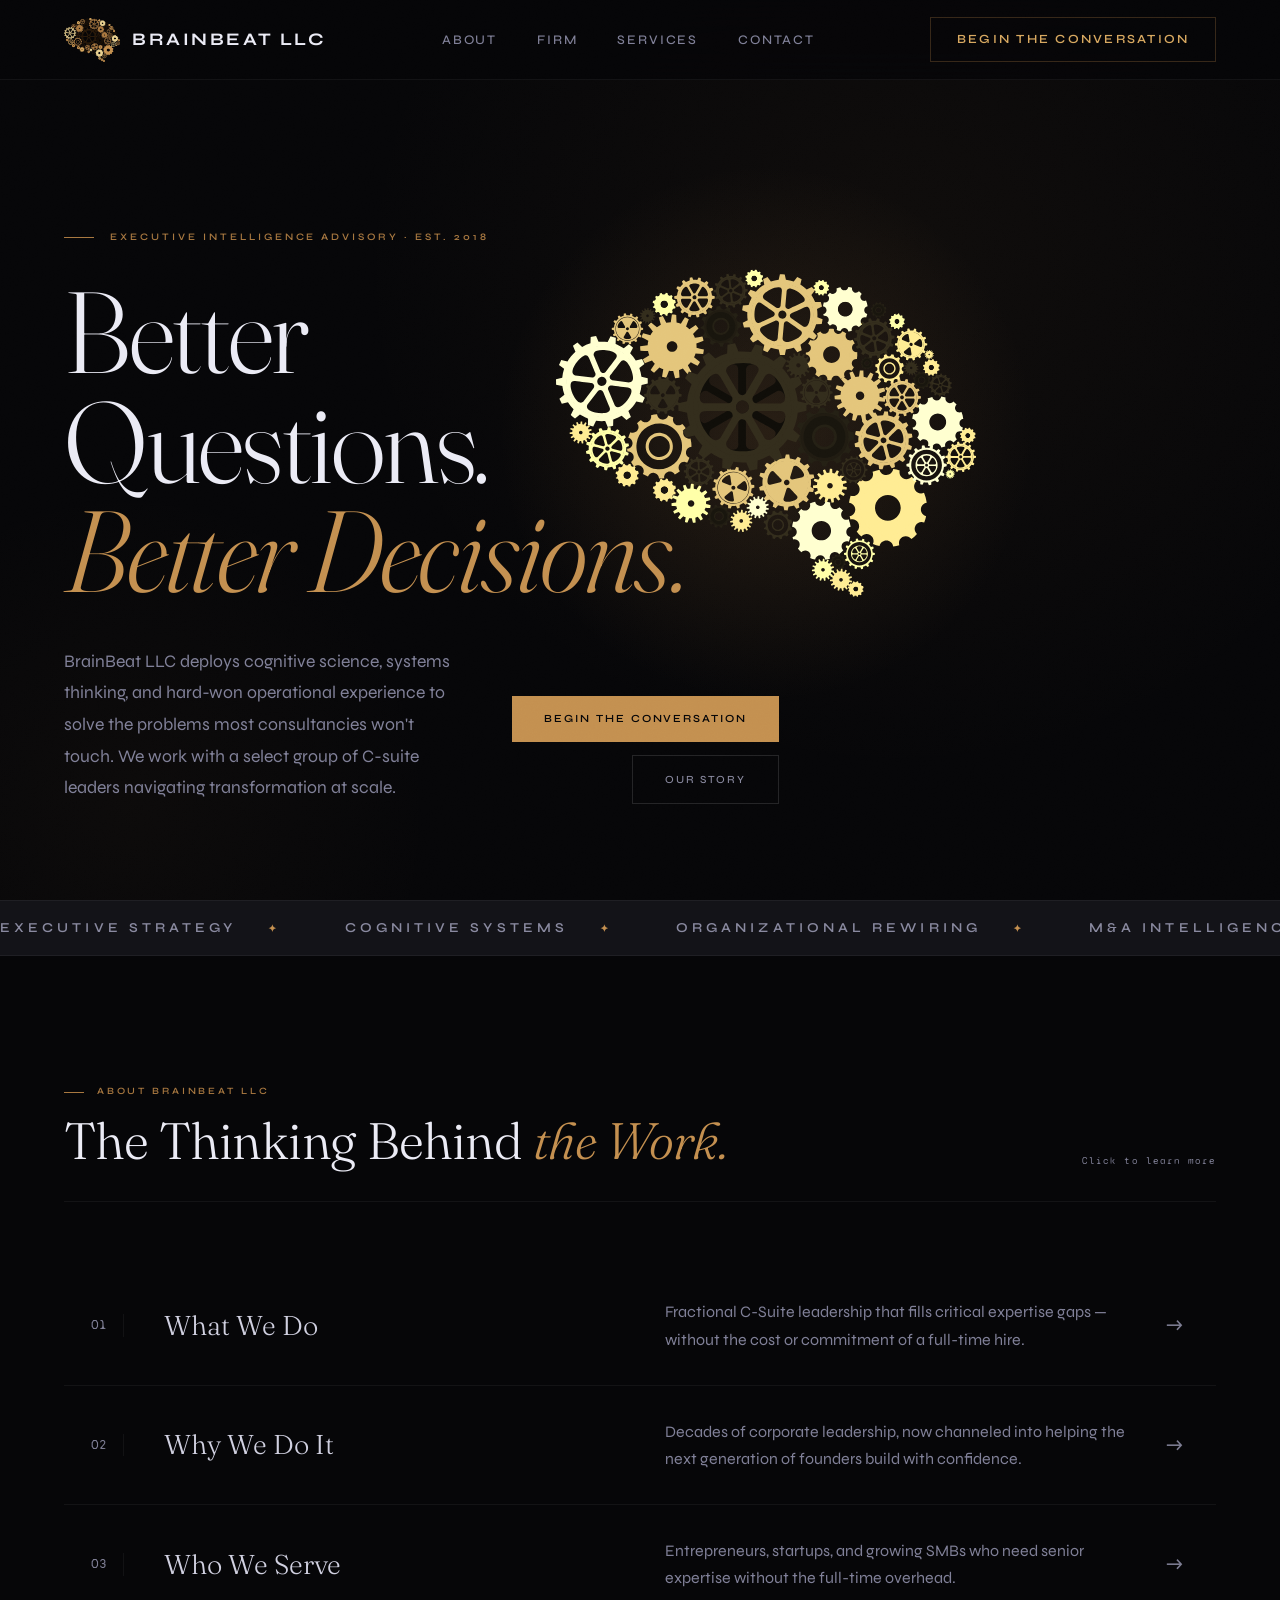
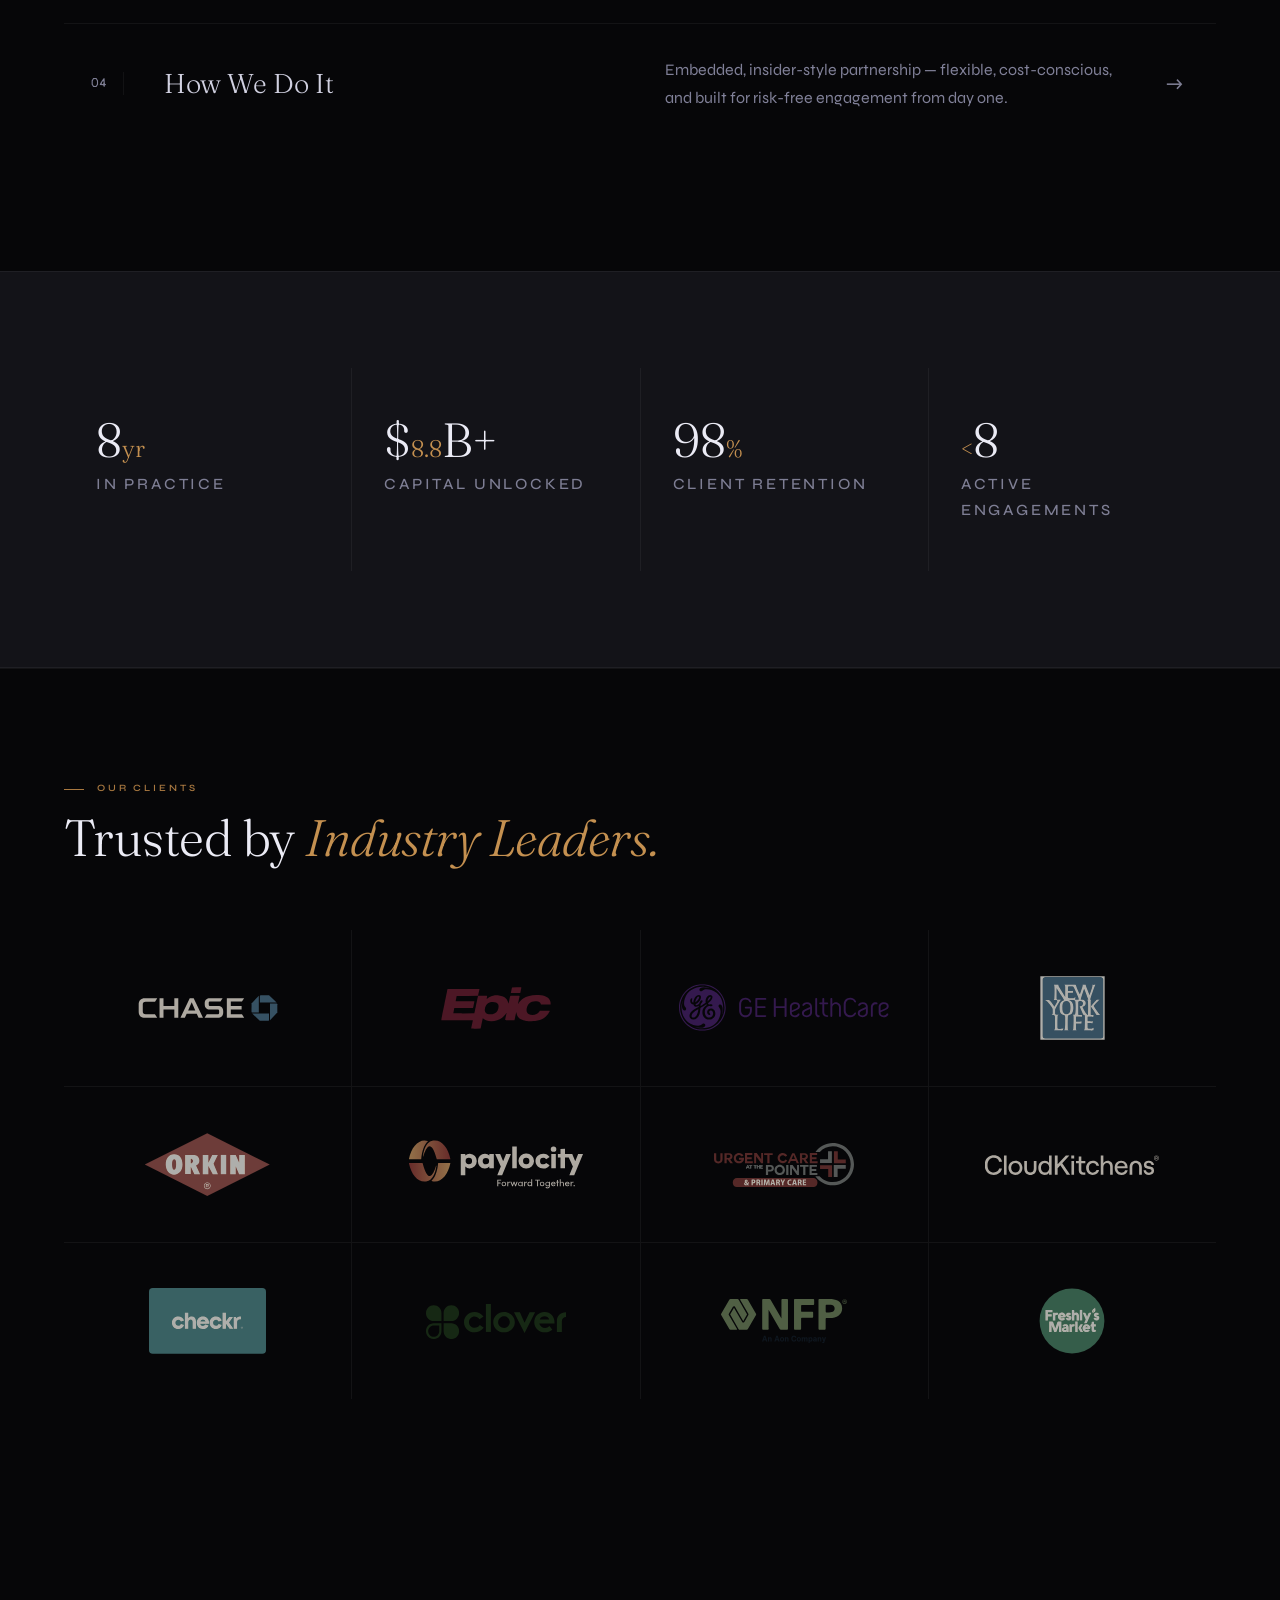
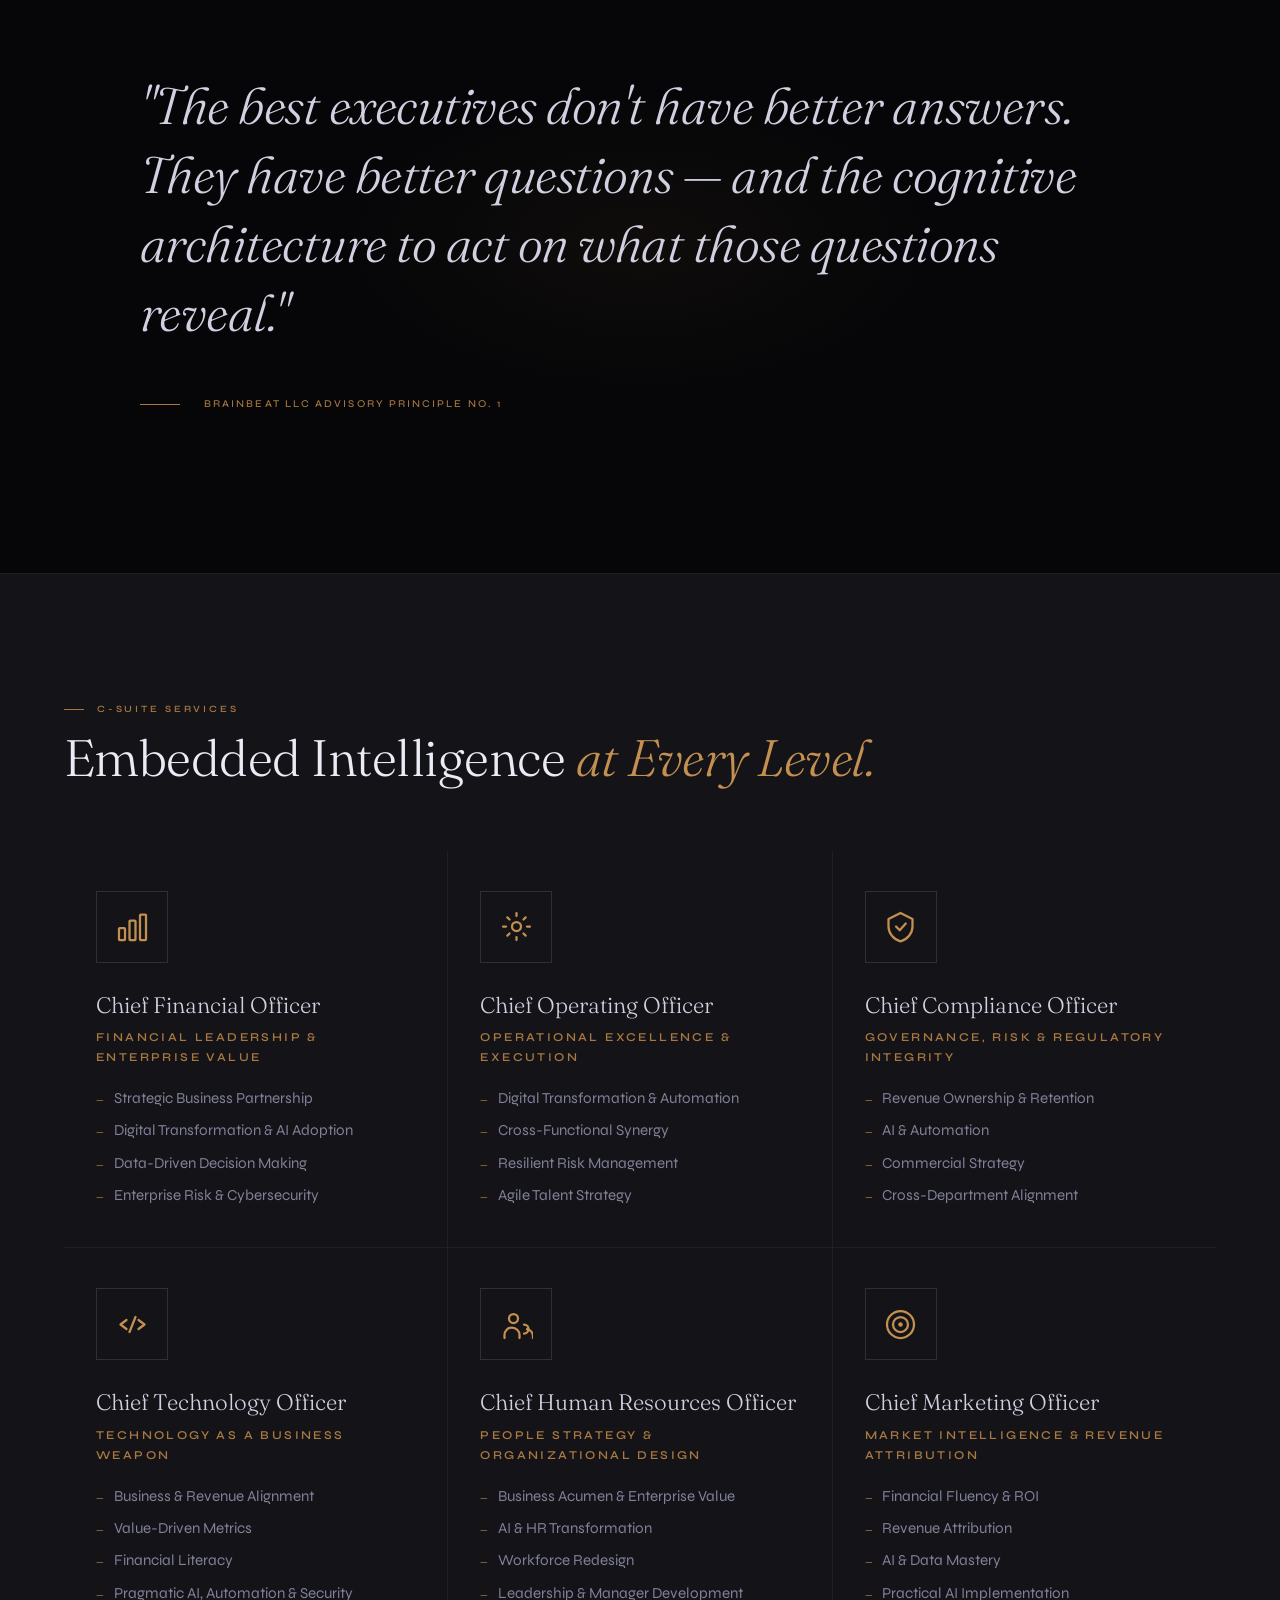
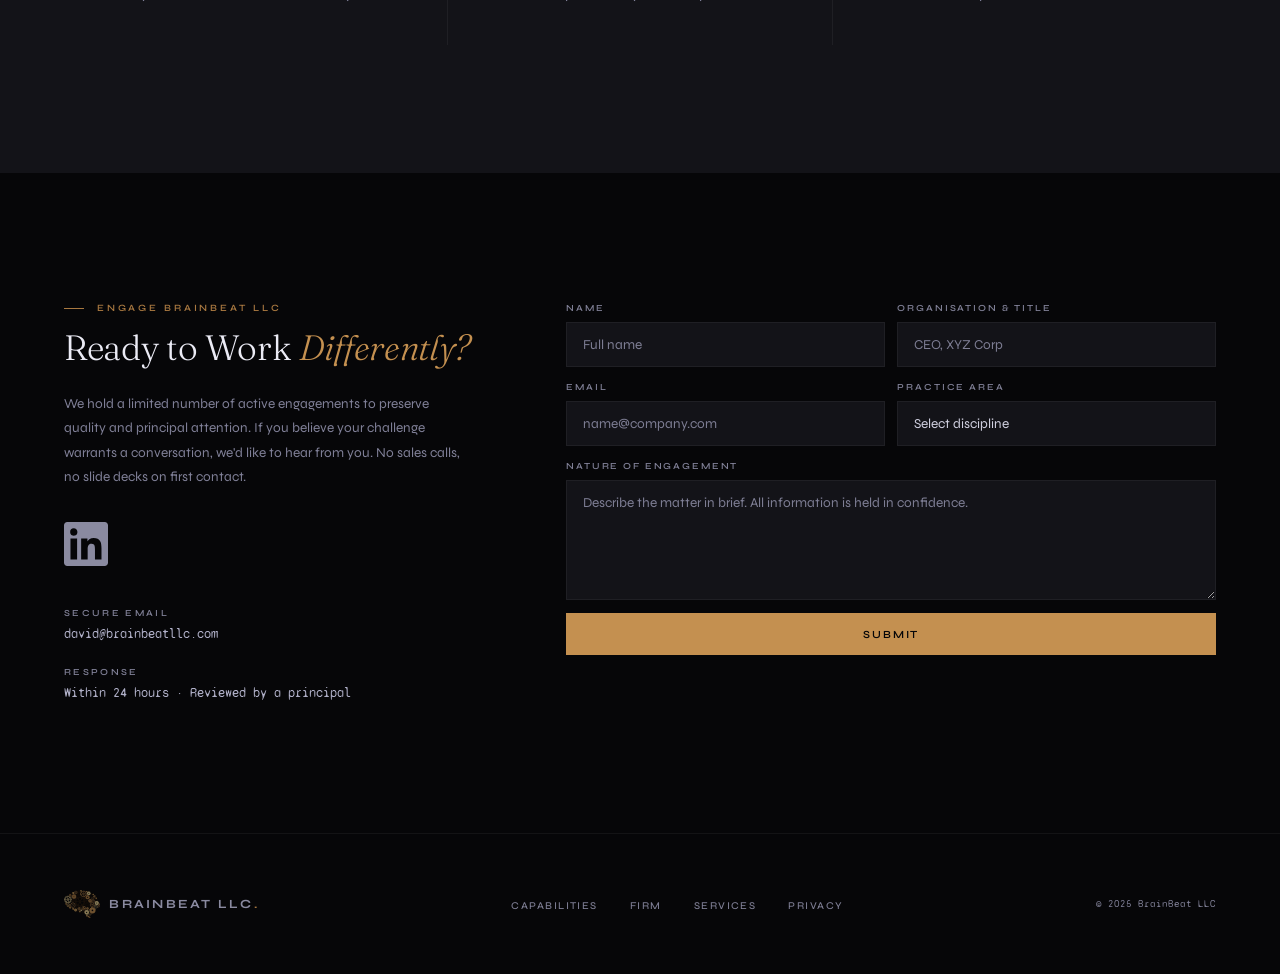
==== commit 9a5271ad: "grayscaled the logos" ====
--- a/index.html
+++ b/index.html
@@ -1190,6 +1190,7 @@
       width: auto;
       height: auto;
       display: block;
+      filter: grayscale(0.45) sepia(0.25) brightness(0.9) opacity(0.75);
     }
 
     .client-logo-img--lg {
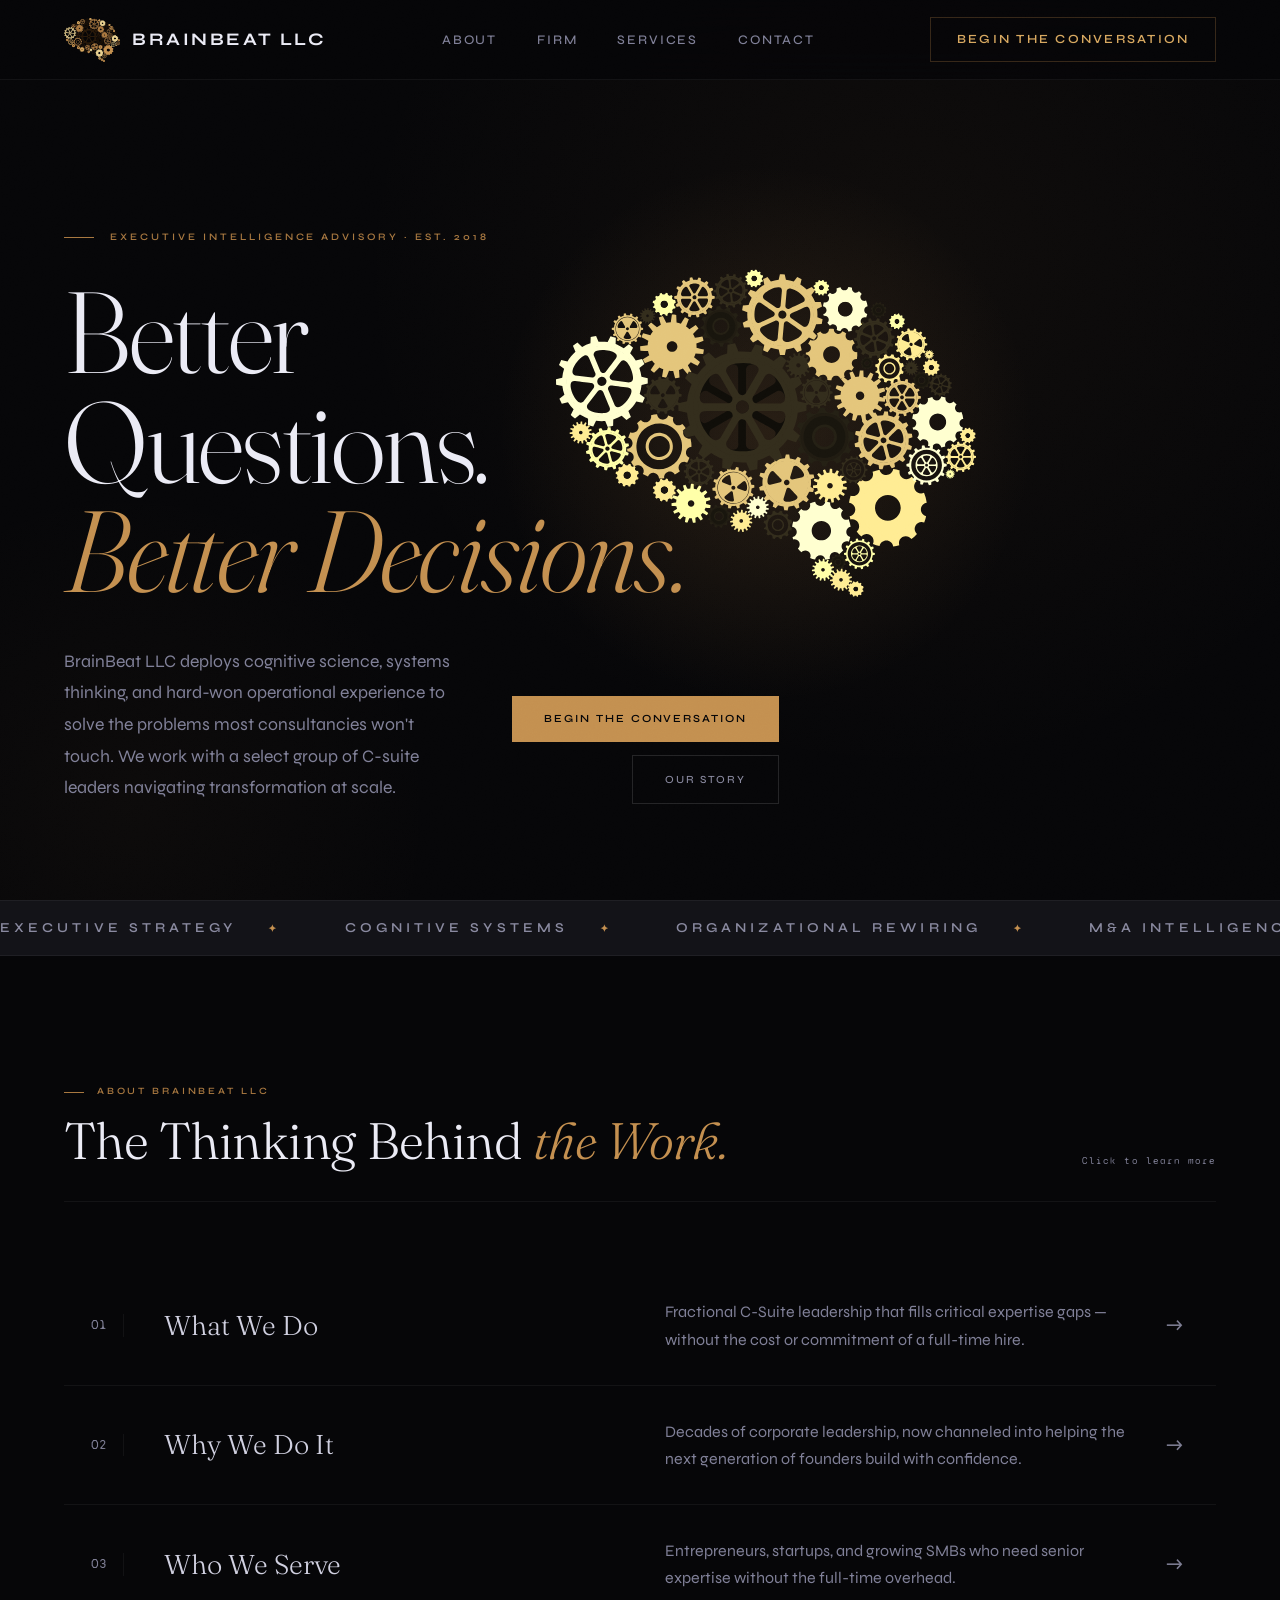
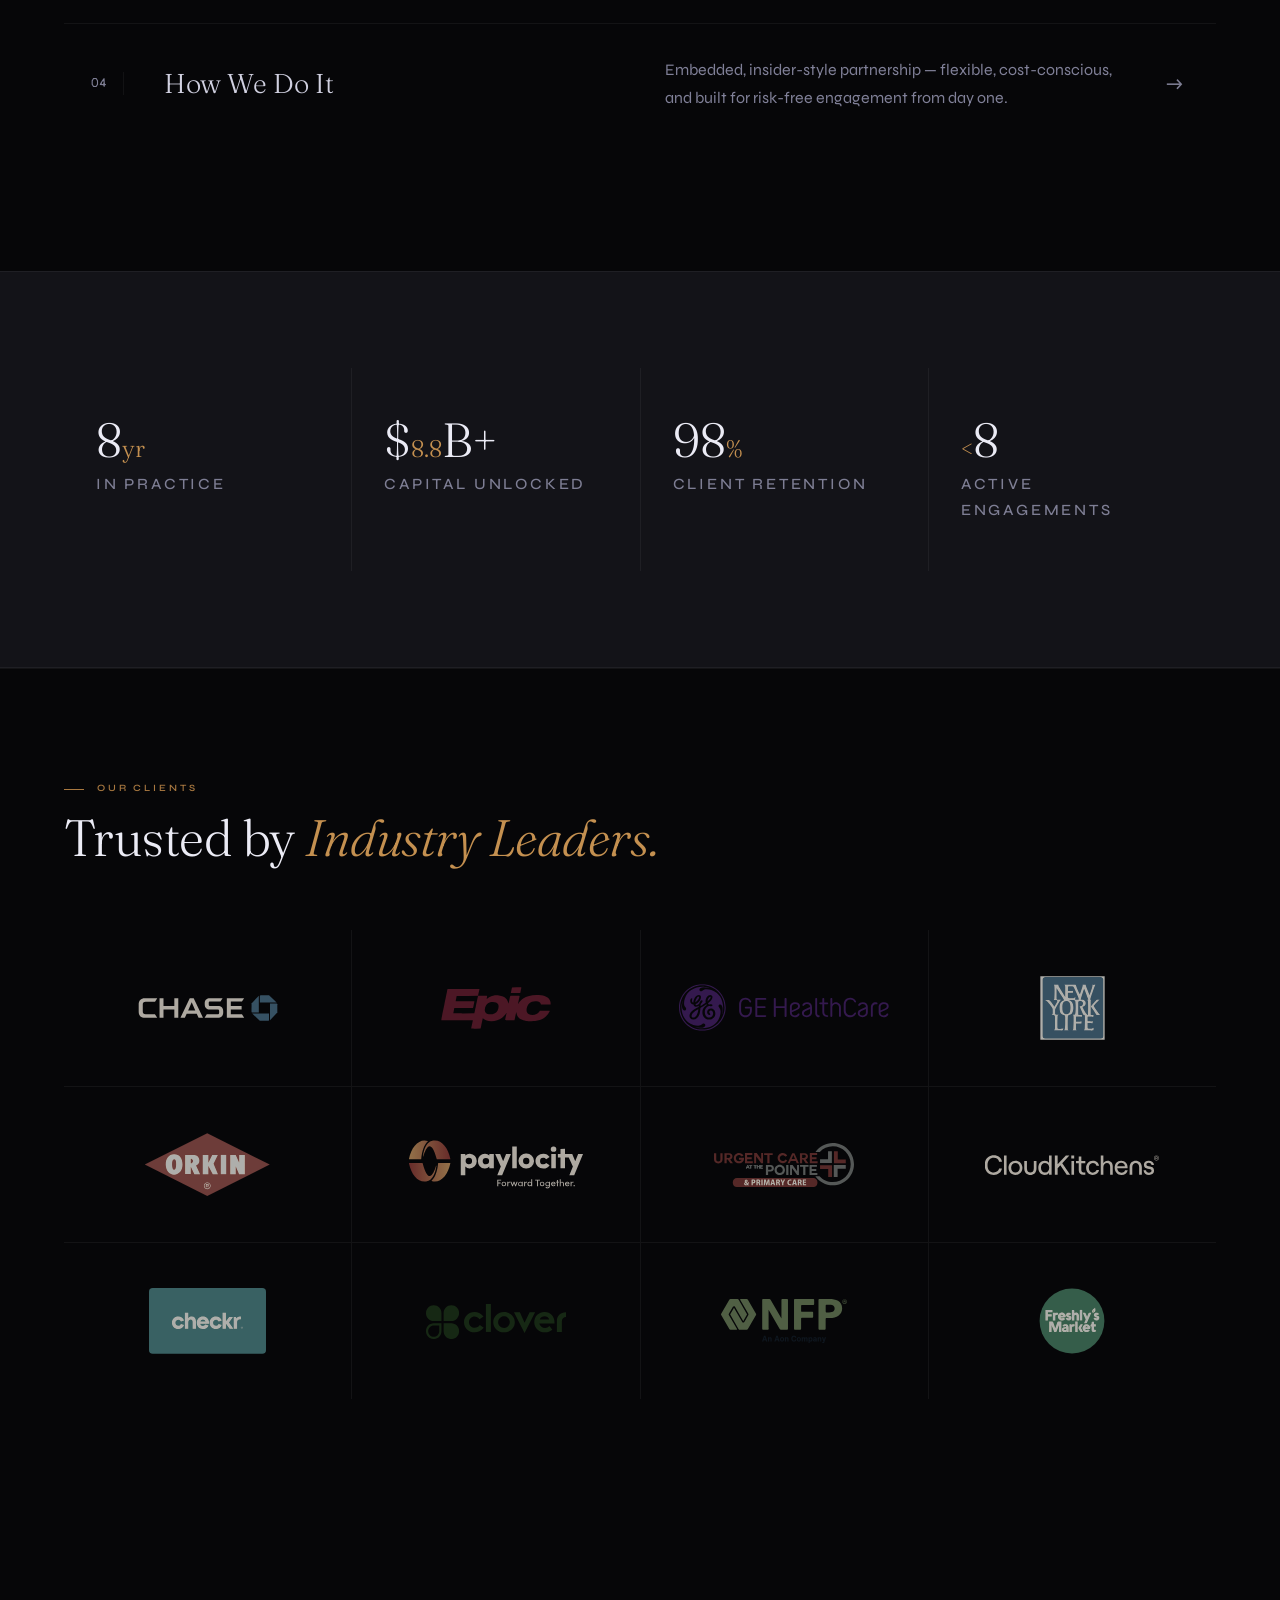
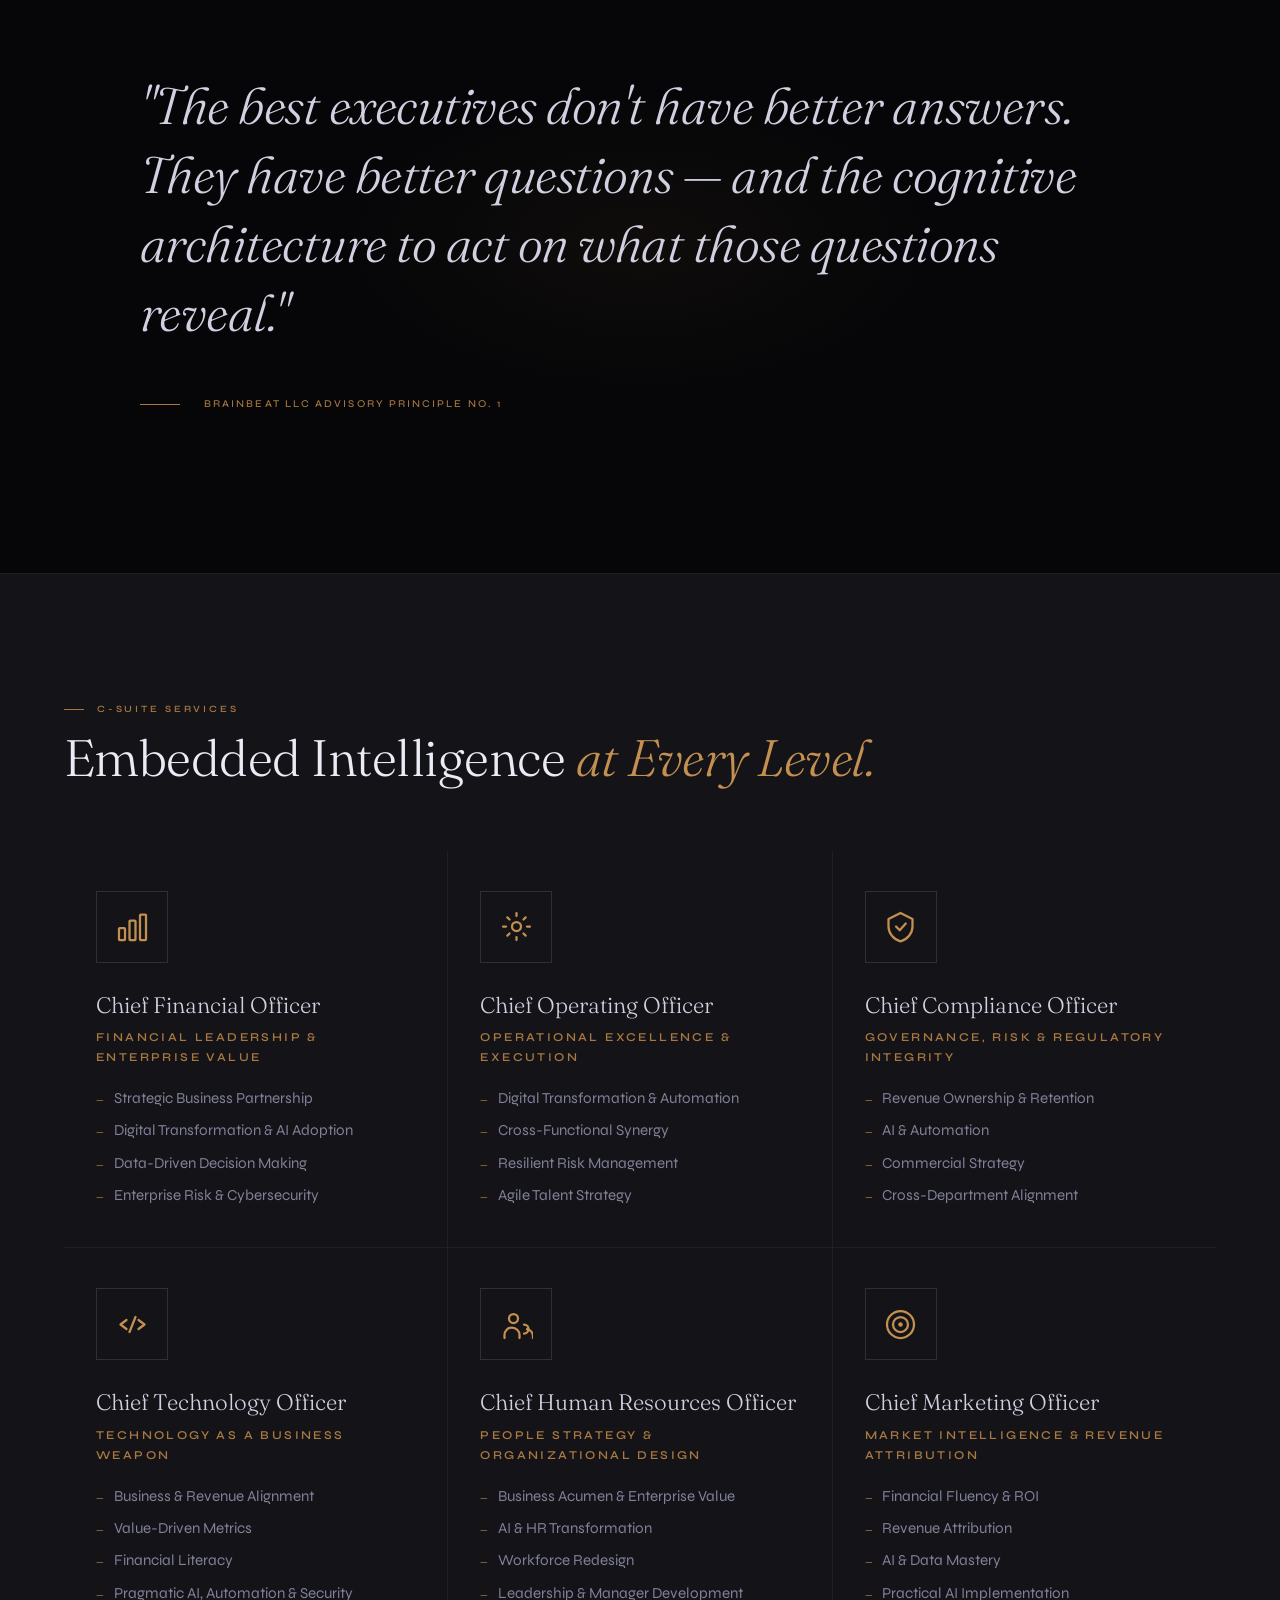
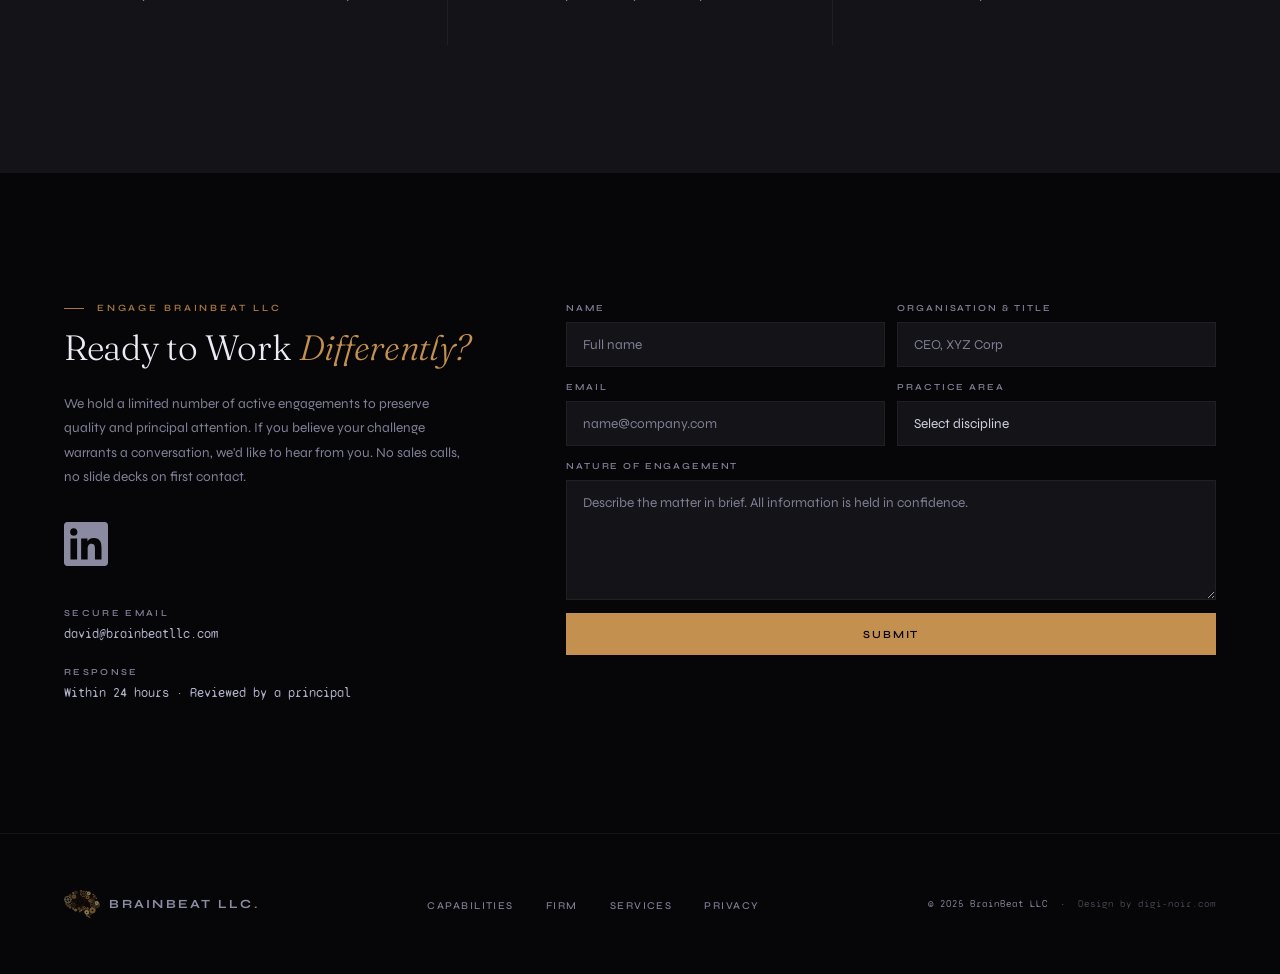
==== commit badccf31: "added browser tag and digi-noir ad" ====
--- a/index.html
+++ b/index.html
@@ -11,6 +11,8 @@
   <meta name="author" content="BrainBeat LLC" />
   <meta name="robots" content="index, follow" />
   <link rel="canonical" href="https://brainbeatllc.com/" />
+  <link rel="icon" type="image/svg+xml" href="brain_and_gears_dark_executive.svg" />
+  <link rel="shortcut icon" href="brain_and_gears_dark_executive.svg" />
 
   <!-- Open Graph (Facebook, LinkedIn, WhatsApp previews) -->
   <meta property="og:type" content="website" />
@@ -1677,7 +1679,7 @@
         <li><a href="#">Services</a></li>
         <li><a href="#">Privacy</a></li>
       </ul>
-      <span class="footer-copy">© 2025 BrainBeat LLC</span>
+      <span class="footer-copy">© 2025 BrainBeat LLC &nbsp;·&nbsp; <a href="https://www.digi-noir.com" target="_blank" rel="noopener" style="color:inherit;text-decoration:none;opacity:0.5;">Design by digi-noir.com</a></span>
     </div>
   </footer>
 
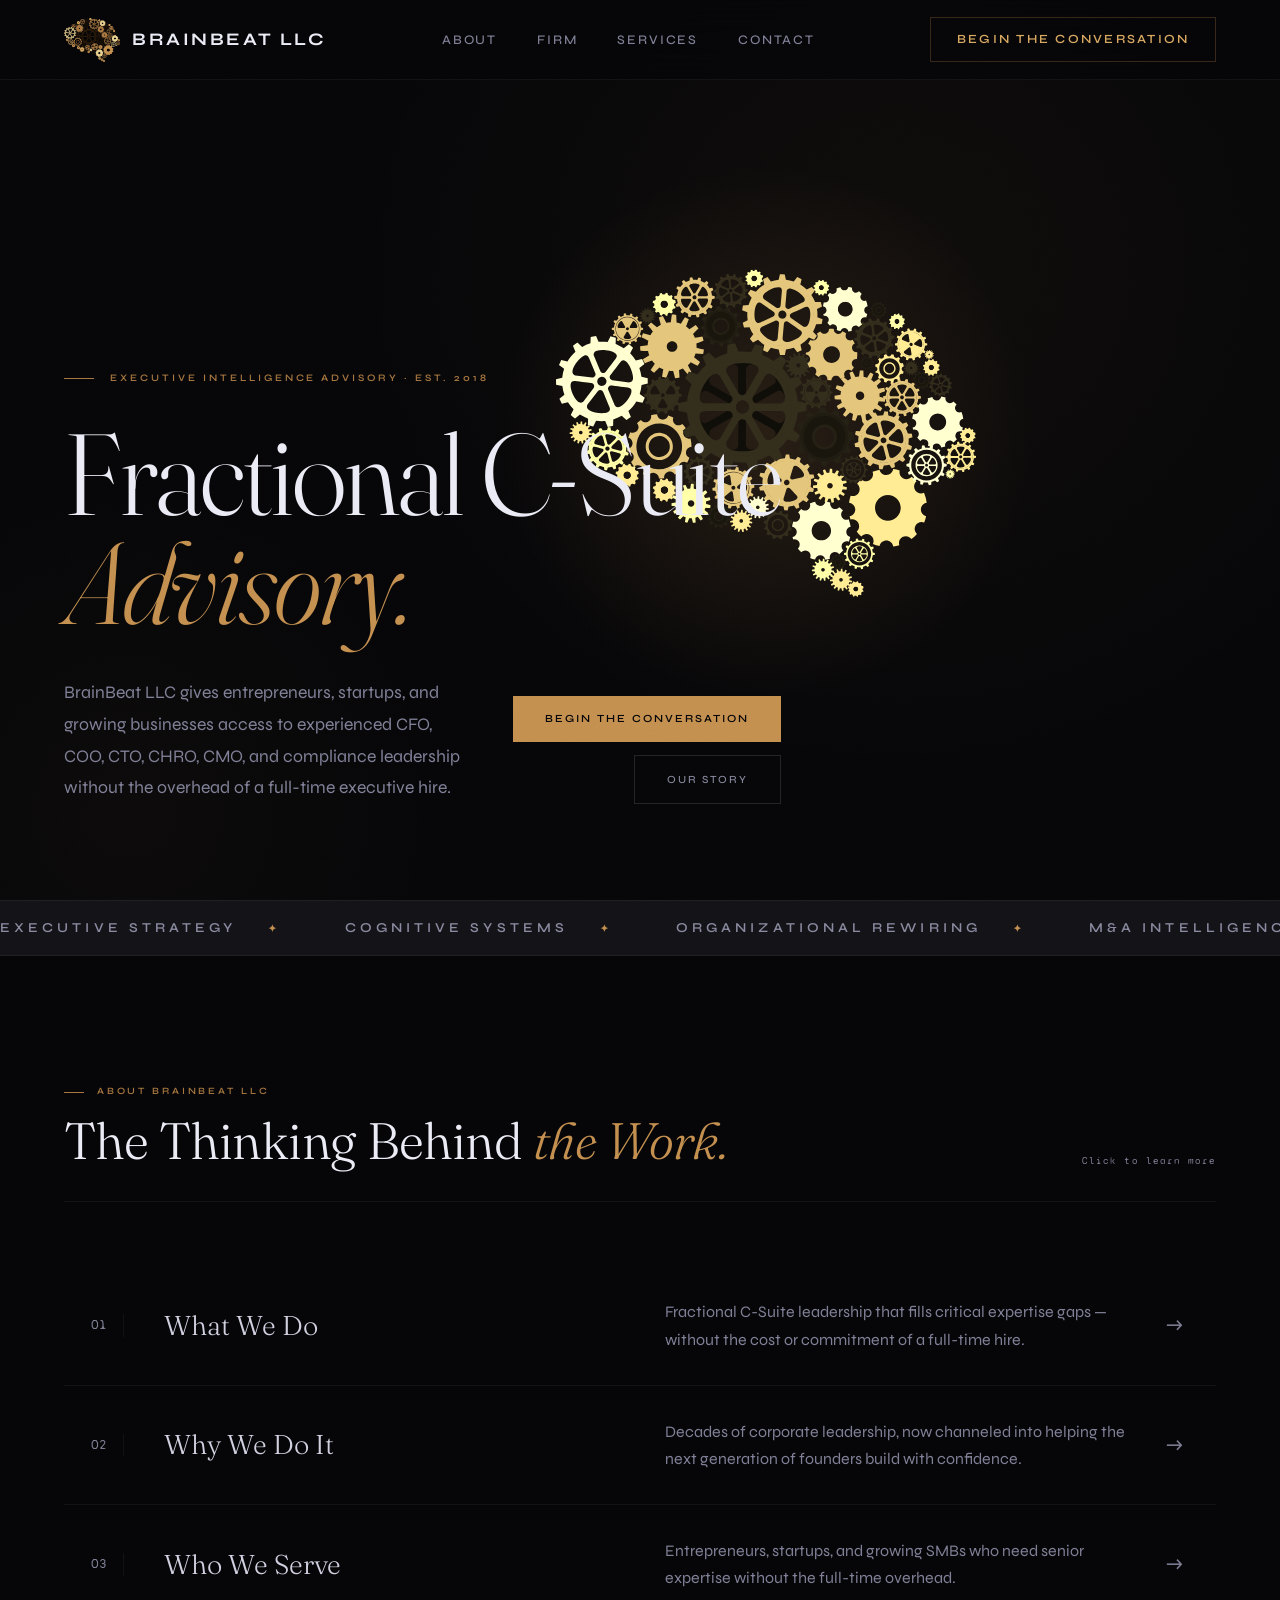
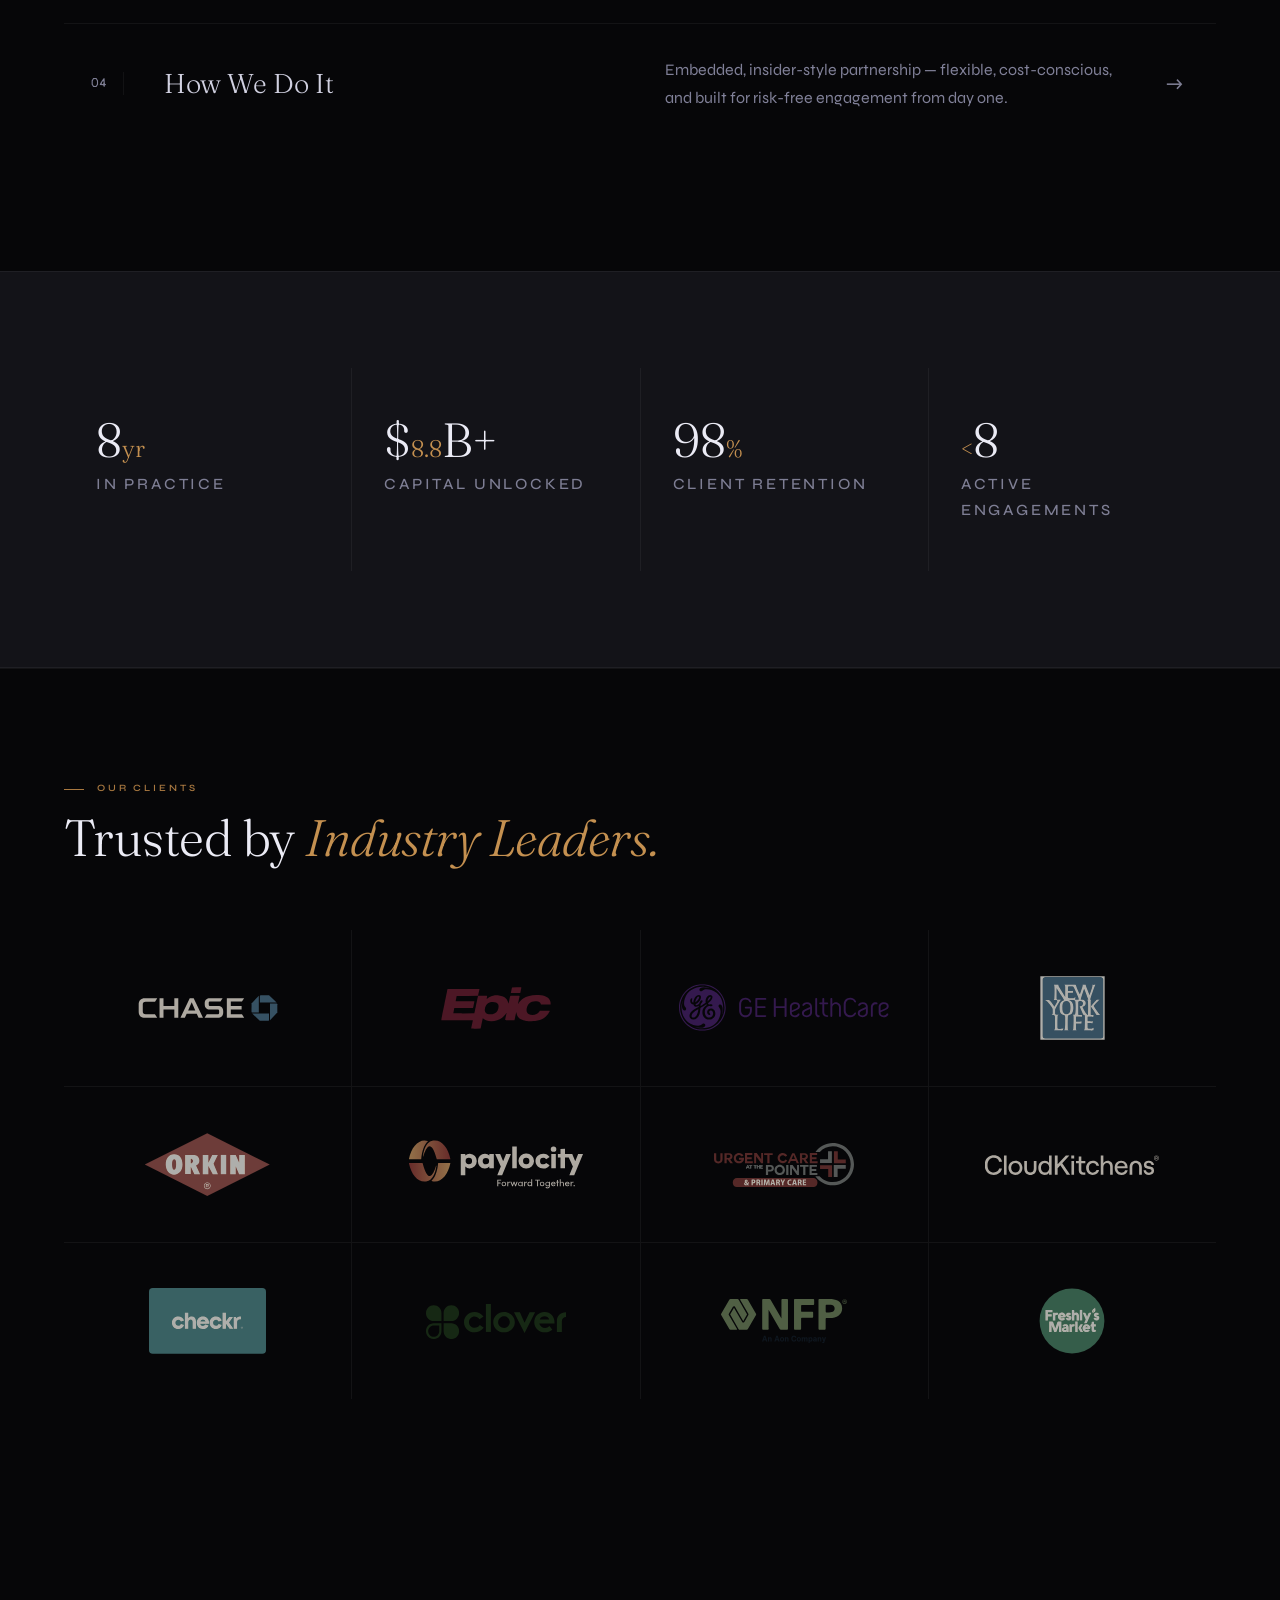
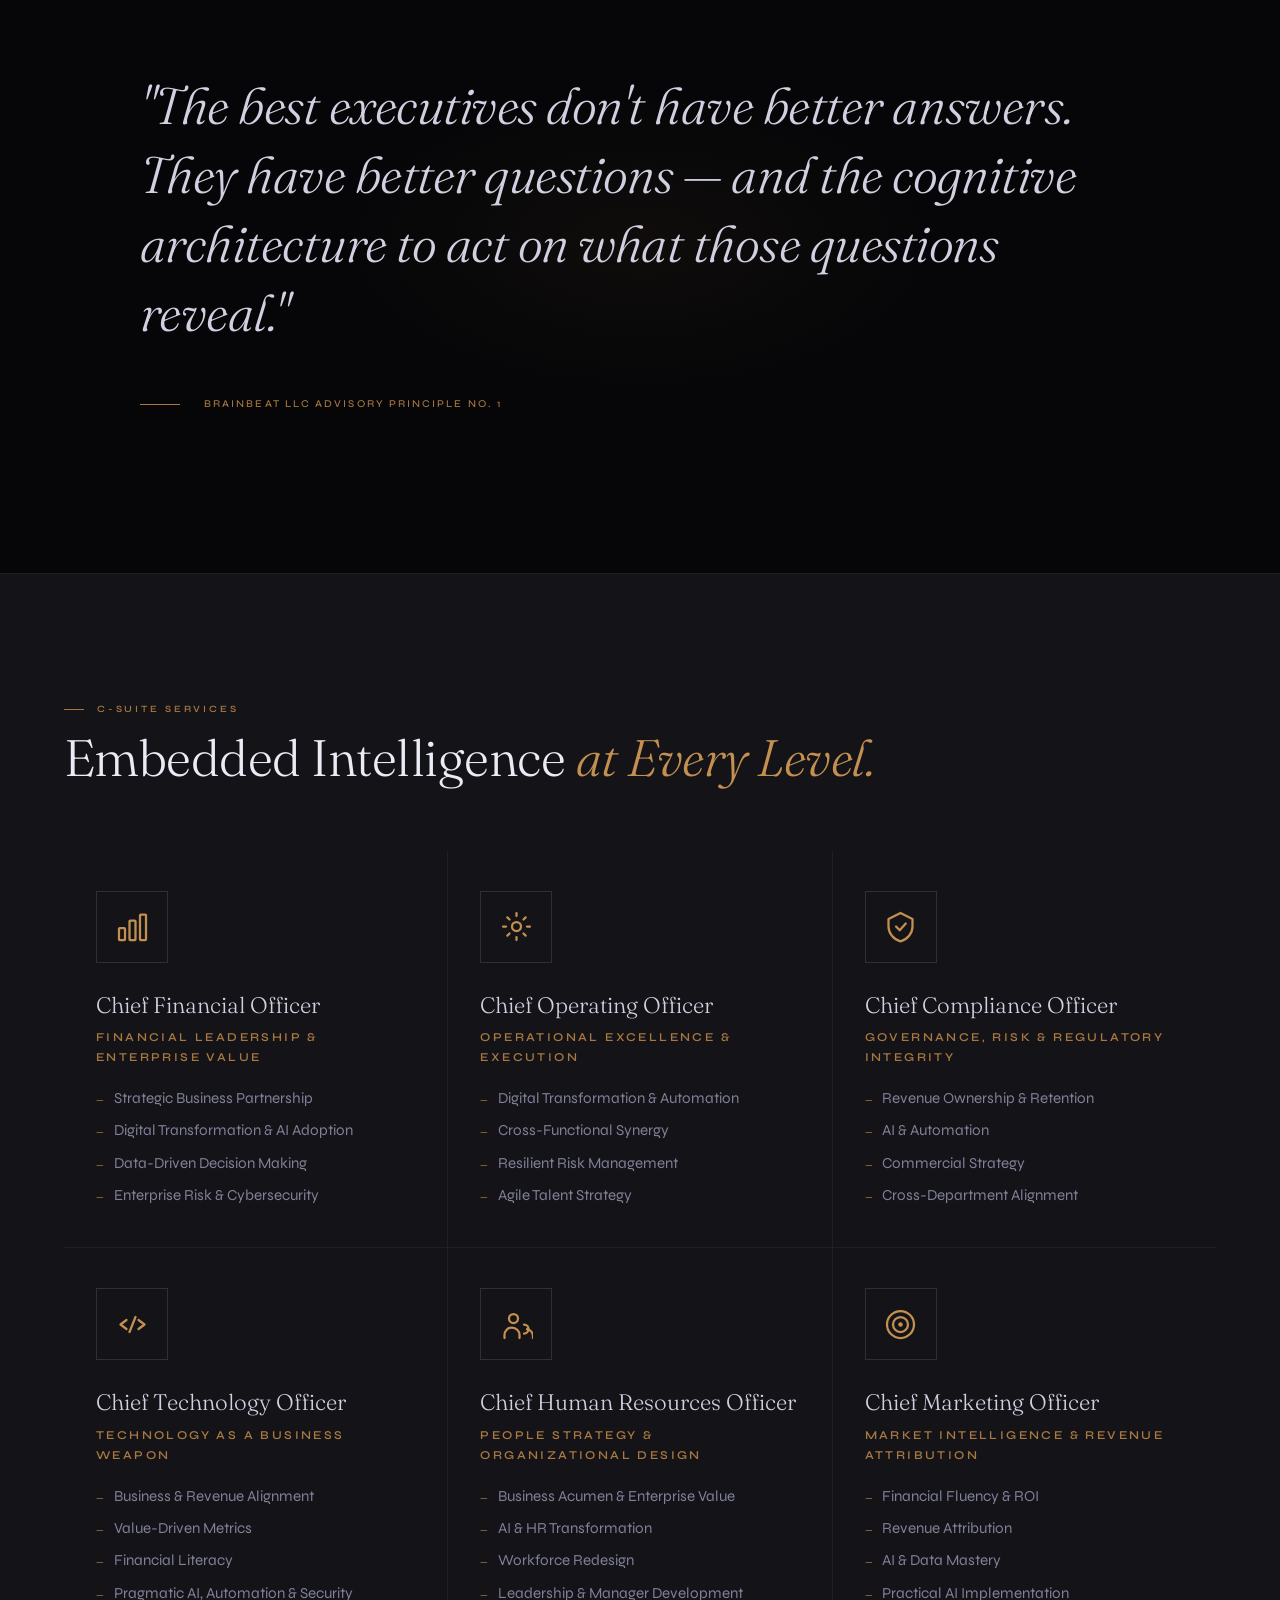
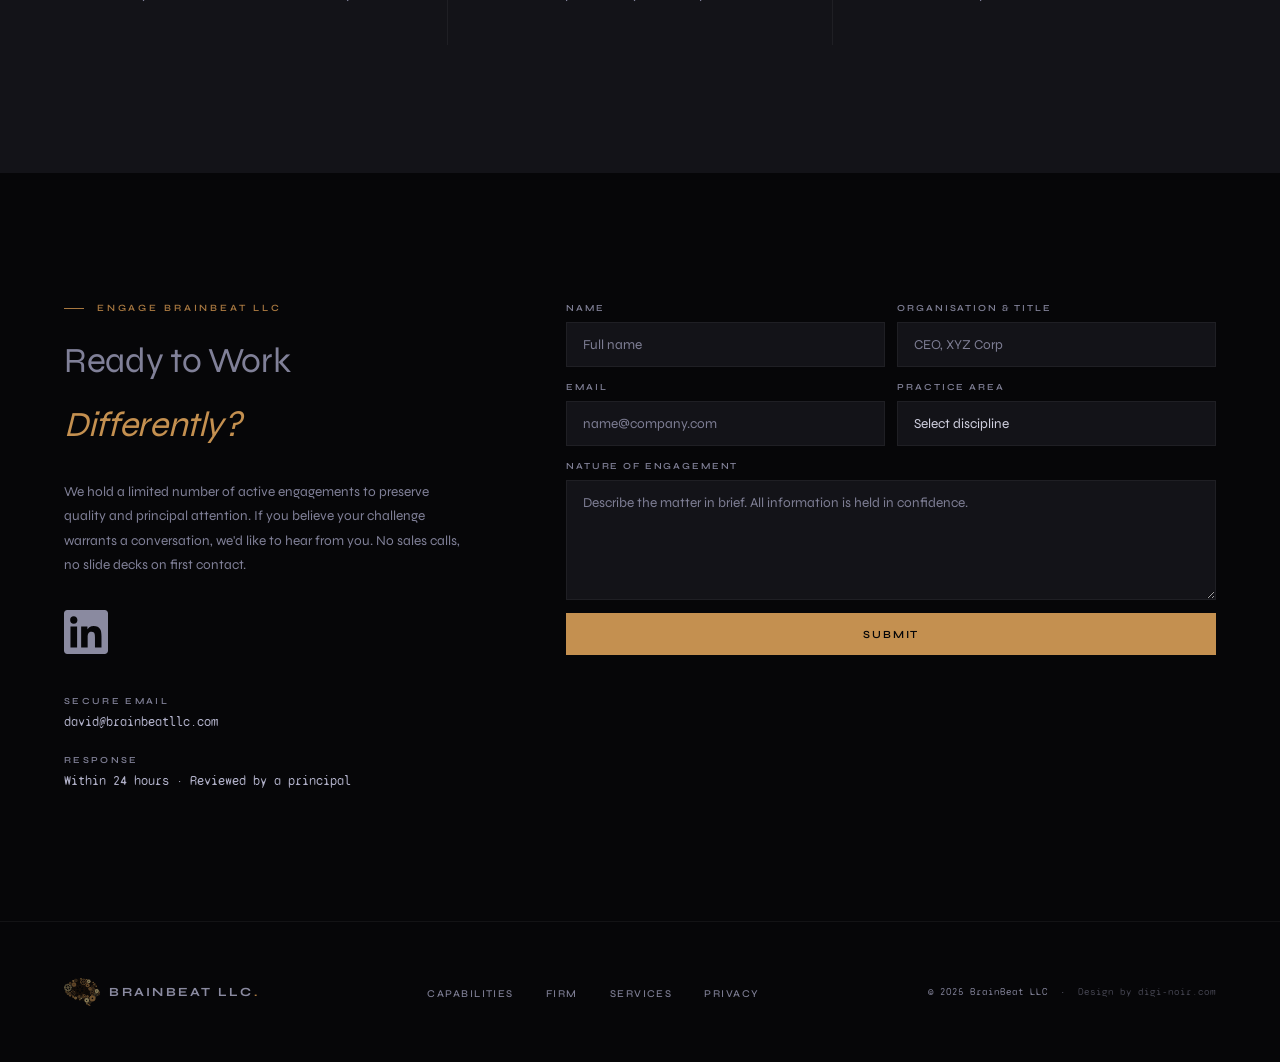
==== commit 43cd1e57: "seo adjsutemtns" ====
--- a/index.html
+++ b/index.html
@@ -1,1783 +1,2312 @@
-<!DOCTYPE html>
+<!doctype html>
 <html lang="en">
-<head>
-  <meta charset="UTF-8" />
-  <meta name="viewport" content="width=device-width, initial-scale=1.0" />
-  <title>BrainBeat LLC — Fractional C-Suite Advisory | Executive Intelligence | C-Suite Consulting Services | Executive Strategy & Leadership Advisory</title>
-
-  <!-- Primary SEO -->
-  <meta name="description" content="BrainBeat LLC provides C-suite consulting, executive advisory, strategic planning, leadership support, operations consulting, and fractional executive services for growing companies." />
-  <meta name="keywords" content="C-suite consulting, executive consulting, fractional CEO, fractional COO, fractional CFO, business strategy consultant, executive advisory, leadership consulting, operations consulting, corporate strategy, business growth consulting, management consulting, strategic planning, executive leadership services">
-  <meta name="author" content="BrainBeat LLC" />
-  <meta name="robots" content="index, follow" />
-  <link rel="canonical" href="https://brainbeatllc.com/" />
-  <link rel="icon" type="image/svg+xml" href="brain_and_gears_dark_executive.svg" />
-  <link rel="shortcut icon" href="brain_and_gears_dark_executive.svg" />
-
-  <!-- Open Graph (Facebook, LinkedIn, WhatsApp previews) -->
-  <meta property="og:type" content="website" />
-  <meta property="og:url" content="https://brainbeatllc.com/" />
-  <meta property="og:title" content="BrainBeat LLC — Fractional C-Suite Advisory" />
-  <meta property="og:description" content="Senior executive leadership, deployed as a fraction. BrainBeat embeds seasoned C-Suite principals into startups and growing SMBs to drive strategy, revenue, and organizational clarity." />
-  <meta property="og:image" content="brain_and_gears_dark_executive.svg" />
-  <meta property="og:site_name" content="BrainBeat LLC" />
-  <meta property="og:locale" content="en_US" />
-  <meta property="og:see_also" content="https://www.linkedin.com/company/brainbeatllc" />
-
-  <!-- Twitter / X Card -->
-  <meta name="twitter:card" content="summary_large_image" />
-  <meta name="twitter:title" content="BrainBeat LLC — Fractional C-Suite Advisory" />
-  <meta name="twitter:description" content="Senior executive leadership, deployed as a fraction. BrainBeat embeds seasoned C-Suite principals into startups and growing SMBs." />
-  <meta name="twitter:image" content="brain_and_gears_dark_executive.svg" />
-
-  <!-- Structured Data (Google rich results) -->
-  <script type="application/ld+json">
-  {
-    "@context": "https://schema.org",
-    "@type": "ProfessionalService",
-    "name": "BrainBeat LLC",
-    "url": "https://brainbeatllc.com",
-    "logo": "brain_and_gears_dark_executive.svg",
-    "description": "Fractional C-Suite advisory for entrepreneurs, startups, and growing SMBs. Expert CFO, COO, CTO, CHRO, CMO, and CCO leadership without the full-time overhead.",
-
-    "email": "david@brainbeat.com",
-    "sameAs": ["https://www.linkedin.com/company/brainbeatllc"],
-    "areaServed": "US",
-    "serviceType": ["Fractional CFO", "Fractional COO", "Fractional CTO", "Fractional CHRO", "Fractional CMO", "Fractional CCO", "Executive Advisory",   "Business Strategy Consulting",
-
-    "Leadership Consulting",
-
-    "Operations Consulting",
-
-    "Strategic Planning",  "C-Suite Consulting",]
-  }
-  </script>
-
-  <link href="https://fonts.googleapis.com/css2?family=Syne:wght@400;500;600;700;800&family=Syne+Mono&family=Fraunces:ital,opsz,wght@0,9..144,300;0,9..144,400;1,9..144,300;1,9..144,400&display=swap" rel="stylesheet" />
-  <style>
-    *, *::before, *::after { box-sizing: border-box; margin: 0; padding: 0; }
-
-    :root {
-      --void:        #060608;
-      --abyss:       #0a0a0e;
-      --deep:        #0e0e14;
-      --surface:     #131318;
-      --surface-mid: #18181f;
-      --surface-up:  #1f1f28;
-      --border:      rgba(255,255,255,0.05);
-      --border-mid:  rgba(255,255,255,0.08);
-      --border-high: rgba(255,255,255,0.12);
-      --text-dim:    #7e7e94;
-      --text-muted:  #808098;
-      --text-mid:    #8a8aa0;
-      --text-soft:   #b0b0c8;
-      --text-pale:   #d0d0e0;
-      --text-bright: #ebebf5;
-      --platinum:    #c8c8d8;
-      --silver:      #e0e0f0;
-      --accent:      #a87840;
-      --accent-mid:  #c49050;
-      --accent-light:#d8a860;
-      --accent-glow: rgba(168,120,64,0.12);
-      --red:         #e06060;
-    }
-
-    html { scroll-behavior: smooth; }
-
-    body {
-      background-color: var(--void);
-      color: var(--text-soft);
-      font-family: 'Syne', system-ui, sans-serif;
-      font-size: 15px;
-      line-height: 1.65;
-      overflow-x: hidden;
-    }
-
-    /* Cinematic grain */
-    body::before {
-      content: '';
-      position: fixed;
-      inset: 0;
-      background-image: url("data:image/svg+xml,%3Csvg xmlns='http://www.w3.org/2000/svg' width='300' height='300'%3E%3Cfilter id='n'%3E%3CfeTurbulence type='fractalNoise' baseFrequency='0.75' numOctaves='4' stitchTiles='stitch'/%3E%3CfeColorMatrix type='saturate' values='0'/%3E%3C/filter%3E%3Crect width='300' height='300' filter='url(%23n)' opacity='0.035'/%3E%3C/svg%3E");
-      pointer-events: none;
-      z-index: 999;
-      mix-blend-mode: overlay;
-    }
-
-    /* ── NAV ── */
-    nav {
-      position: fixed;
-      top: 0; left: 0; right: 0;
-      z-index: 100;
-      display: flex;
-      align-items: center;
-      justify-content: space-between;
-      padding: 0 5%;
-      height: 80px;
-      background: rgba(6,6,8,0.9);
-      backdrop-filter: blur(20px);
-      border-bottom: 1px solid var(--border);
-    }
-
-    .nav-logo {
-      display: flex;
-      align-items: center;
-      gap: 0.75rem;
-      text-decoration: none;
-    }
-
-    .nav-logo-img {
-      height: 44px;
-      width: auto;
-      display: block;
-      transition: opacity 0.2s;
-    }
-
-    .nav-logo:hover .nav-logo-img { opacity: 0.85; }
-
-    .nav-logo-text {
-      font-family: 'Syne', sans-serif;
-      font-size: 1.1rem;
-      font-weight: 700;
-      letter-spacing: 0.14em;
-      text-transform: uppercase;
-      color: var(--text-bright);
-    }
-
-    .nav-logo-text span {
-      color: var(--accent-mid);
-    }
-
-    .nav-links {
-      display: flex;
-      gap: 2.5rem;
-      list-style: none;
-    }
-
-    .nav-links a {
-      font-family: 'Syne', sans-serif;
-      font-size: 0.82rem;
-      font-weight: 500;
-      letter-spacing: 0.14em;
-      text-transform: uppercase;
-      color: var(--text-muted);
-      text-decoration: none;
-      transition: color 0.2s;
-    }
-
-    .nav-links a:hover { color: var(--text-soft); }
-
-    .nav-cta {
-      font-family: 'Syne', sans-serif;
-      font-size: 0.78rem;
-      font-weight: 600;
-      letter-spacing: 0.18em;
-      text-transform: uppercase;
-      color: var(--accent-light);
-      border: 1px solid rgba(168,120,64,0.3);
-      padding: 0.7rem 1.6rem;
-      text-decoration: none;
-      transition: border-color 0.2s, background 0.2s;
-    }
-
-    .nav-cta:hover {
-      border-color: var(--accent-mid);
-      background: var(--accent-glow);
-    }
-
-    /* ── HERO LOGO ── */
-    .hero-logo-display {
-      position: absolute;
-      top: 50%;
-      left: 50%;
-      transform: translate(-20%, -54%);
-      width: 420px;
-      height: 420px;
-      pointer-events: none;
-      z-index: 0;
-    }
-
-    .hero-logo-display::before {
-      content: '';
-      position: absolute;
-      inset: -60px;
-      background: radial-gradient(ellipse, rgba(168,120,64,0.18) 0%, transparent 70%);
-      pointer-events: none;
-    }
-
-    .hero-logo-display img {
-      width: 100%;
-      height: 100%;
-      object-fit: contain;
-      filter: sepia(1) saturate(1.6) hue-rotate(5deg) brightness(1.3);
-      animation: logo-breathe 5s ease-in-out infinite;
-    }
-
-    @keyframes logo-breathe {
-      0%, 100% { opacity: 0.12; }
-      50%       { opacity: 0.52; }
-    }
-
-    /* ── HERO ── */
-    .hero {
-      min-height: 100vh;
-      padding: 8rem 5% 6rem;
-      display: flex;
-      align-items: flex-end;
-      position: relative;
-      overflow: hidden;
-    }
-
-    .hero-gradient {
-      position: absolute;
-      inset: 0;
-      background:
-        radial-gradient(ellipse 60% 80% at 70% 30%, rgba(168,120,64,0.06) 0%, transparent 70%),
-        radial-gradient(ellipse 40% 60% at 10% 90%, rgba(168,120,64,0.04) 0%, transparent 60%),
-        linear-gradient(to bottom, transparent 40%, var(--void) 100%);
-    }
-
-
-    .hero-counter {
-      position: absolute;
-      top: 8rem;
-      right: 5%;
-      display: flex;
-      flex-direction: column;
-      gap: 0.5rem;
-      align-items: flex-end;
-    }
-
-    .hero-counter-num {
-      font-family: 'Syne Mono', monospace;
-      font-size: 0.65rem;
-      color: var(--text-dim);
-      letter-spacing: 0.1em;
-    }
-
-    .hero-counter-active {
-      color: var(--accent-mid);
-    }
-
-    .hero-content {
-      position: relative;
-      z-index: 1;
-      max-width: 900px;
-    }
-
-    .hero-label {
-      font-family: 'Syne', sans-serif;
-      font-size: 0.62rem;
-      font-weight: 600;
-      letter-spacing: 0.3em;
-      text-transform: uppercase;
-      color: var(--accent);
-      margin-bottom: 2rem;
-      display: flex;
-      align-items: center;
-      gap: 1rem;
-    }
-
-    .hero-label::before {
-      content: '';
-      width: 30px;
-      height: 1px;
-      background: var(--accent);
-    }
-
-    .hero h1 {
-      font-family: 'Fraunces', serif;
-      font-size: clamp(3.5rem, 9vw, 8rem);
-      font-weight: 300;
-      line-height: 0.95;
-      color: var(--text-bright);
-      margin-bottom: 2.5rem;
-      letter-spacing: -0.02em;
-    }
-
-    .hero h1 em {
-      font-style: italic;
-      color: var(--accent-mid);
-    }
-
-    .hero-bottom {
-      display: flex;
-      align-items: flex-end;
-      justify-content: space-between;
-      gap: 3rem;
-      flex-wrap: wrap;
-    }
-
-    .hero-sub {
-      font-family: 'Syne', sans-serif;
-      font-size: 1.1rem;
-      font-weight: 400;
-      color: var(--text-muted);
-      max-width: 400px;
-      line-height: 1.8;
-    }
-
-    .hero-actions {
-      display: flex;
-      flex-direction: column;
-      gap: 0.8rem;
-      align-items: flex-end;
-    }
-
-    .btn-primary {
-      font-family: 'Syne', sans-serif;
-      font-size: 0.68rem;
-      font-weight: 600;
-      letter-spacing: 0.18em;
-      text-transform: uppercase;
-      color: var(--void);
-      background: var(--accent-mid);
-      padding: 0.9rem 2rem;
-      text-decoration: none;
-      transition: background 0.2s, transform 0.15s;
-      white-space: nowrap;
-    }
-
-    .btn-primary:hover { background: var(--accent-light); transform: translateY(-1px); }
-
-    .btn-ghost {
-      font-family: 'Syne', sans-serif;
-      font-size: 0.68rem;
-      font-weight: 500;
-      letter-spacing: 0.18em;
-      text-transform: uppercase;
-      color: var(--text-mid);
-      border: 1px solid var(--border-high);
-      padding: 0.9rem 2rem;
-      text-decoration: none;
-      transition: color 0.2s, border-color 0.2s;
-      white-space: nowrap;
-    }
-
-    .btn-ghost:hover { color: var(--text-pale); border-color: rgba(255,255,255,0.2); }
-
-    /* ── MARQUEE ── */
-    .marquee-wrap {
-      overflow: hidden;
-      border-top: 1px solid var(--border);
-      border-bottom: 1px solid var(--border);
-      background: var(--surface);
-      padding: 1rem 0;
-    }
-
-    .marquee-track {
-      display: flex;
-      gap: 4rem;
-      animation: marquee 30s linear infinite;
-      width: max-content;
-    }
-
-    .marquee-item {
-      font-family: 'Syne', sans-serif;
-      font-size: 0.85rem;
-      font-weight: 600;
-      letter-spacing: 0.3em;
-      text-transform: uppercase;
-      color: var(--text-mid);
-      white-space: nowrap;
-      display: flex;
-      align-items: center;
-      gap: 2rem;
-    }
-
-    .marquee-item::after {
-      content: '✦';
-      color: var(--accent-mid);
-      font-size: 0.65rem;
-    }
-
-    @keyframes marquee {
-      0%   { transform: translateX(0); }
-      100% { transform: translateX(-50%); }
-    }
-
-    /* ── SERVICES ── */
-    .services {
-      padding: 8rem 5%;
-      position: relative;
-    }
-
-    .services-header {
-      display: flex;
-      justify-content: space-between;
-      align-items: flex-end;
-      margin-bottom: 4rem;
-      padding-bottom: 2rem;
-      border-bottom: 1px solid var(--border);
-    }
-
-    .section-label {
-      font-family: 'Syne', sans-serif;
-      font-size: 0.6rem;
-      font-weight: 600;
-      letter-spacing: 0.3em;
-      text-transform: uppercase;
-      color: var(--accent);
-      margin-bottom: 0.8rem;
-      display: flex;
-      align-items: center;
-      gap: 0.8rem;
-    }
-
-    .section-label::before {
-      content: '';
-      width: 20px;
-      height: 1px;
-      background: var(--accent);
-    }
-
-    .section-title {
-      font-family: 'Fraunces', serif;
-      font-size: clamp(2rem, 4vw, 3.5rem);
-      font-weight: 300;
-      color: var(--text-bright);
-      line-height: 1.1;
-      letter-spacing: -0.01em;
-    }
-
-    .section-title em { font-style: italic; color: var(--accent-mid); }
-
-    .section-count {
-      font-family: 'Syne Mono', monospace;
-      font-size: 0.65rem;
-      color: var(--text-dim);
-      letter-spacing: 0.1em;
-    }
-
-    .services-list {
-      display: flex;
-      flex-direction: column;
-      gap: 1px;
-      background: var(--border);
-    }
-
-    .service-row {
-      background: var(--void);
-      display: grid;
-      grid-template-columns: 60px 1fr 1fr auto;
-      gap: 2.5rem;
-      align-items: center;
-      padding: 2rem 0;
-      cursor: pointer;
-      transition: background 0.25s;
-      position: relative;
-    }
-
-    .service-row::before {
-      content: '';
-      position: absolute;
-      left: 0; top: 0; bottom: 0;
-      width: 2px;
-      background: var(--accent);
-      transform: scaleY(0);
-      transition: transform 0.3s;
-    }
-
-    .service-row:hover { background: var(--surface); }
-    .service-row:hover::before { transform: scaleY(1); }
-
-    .service-row-num {
-      font-family: 'Syne Mono', monospace;
-      font-size: 0.85rem;
-      color: var(--text-dim);
-      text-align: right;
-      padding-right: 1rem;
-      border-right: 1px solid var(--border);
-    }
-
-    .service-row-name {
-      font-family: 'Fraunces', serif;
-      font-size: 1.7rem;
-      font-weight: 300;
-      color: var(--text-pale);
-    }
-
-    .service-row-desc {
-      font-family: 'Syne', sans-serif;
-      font-size: 1rem;
-      color: var(--text-muted);
-      line-height: 1.7;
-    }
-
-    .service-row-arrow {
-      font-size: 1.3rem;
-      color: var(--text-dim);
-      padding-right: 2rem;
-      transition: color 0.2s, transform 0.2s;
-    }
-
-    .service-row:hover .service-row-arrow {
-      color: var(--accent-mid);
-      transform: translateX(4px);
-    }
-
-    /* ── STATS ── */
-    .stats {
-      padding: 6rem 5%;
-      background: var(--surface);
-      border-top: 1px solid var(--border);
-      border-bottom: 1px solid var(--border);
-    }
-
-    .stats-inner {
-      max-width: 1300px;
-      margin: 0 auto;
-      display: grid;
-      grid-template-columns: repeat(4, 1fr);
-      gap: 1px;
-      background: var(--border);
-    }
-
-    .stat-block {
-      background: var(--surface);
-      padding: 3rem 2rem;
-      position: relative;
-      overflow: hidden;
-    }
-
-    .stat-block::before {
-      content: '';
-      position: absolute;
-      bottom: 0; left: 0; right: 0;
-      height: 1px;
-      background: linear-gradient(to right, var(--accent), transparent);
-      opacity: 0;
-      transition: opacity 0.3s;
-    }
-
-    .stat-block:hover::before { opacity: 1; }
-
-    .stat-value {
-      font-family: 'Fraunces', serif;
-      font-size: 3rem;
-      font-weight: 300;
-      color: var(--text-bright);
-      line-height: 1;
-      margin-bottom: 0.5rem;
-    }
-
-    .stat-unit {
-      font-size: 1.5rem;
-      color: var(--accent-mid);
-    }
-
-    .stat-label {
-      font-family: 'Syne', sans-serif;
-      font-size: 0.975rem;
-      font-weight: 500;
-      letter-spacing: 0.18em;
-      text-transform: uppercase;
-      color: var(--text-dim);
-    }
-
-    /* ── STATEMENT ── */
-    .statement {
-      padding: 10rem 5%;
-      position: relative;
-      overflow: hidden;
-    }
-
-    .statement-glow {
-      position: absolute;
-      top: 50%;
-      left: 50%;
-      transform: translate(-50%, -50%);
-      width: 600px;
-      height: 300px;
-      background: radial-gradient(ellipse, rgba(168,120,64,0.06) 0%, transparent 70%);
-      pointer-events: none;
-    }
-
-    .statement-inner {
-      max-width: 1000px;
-      margin: 0 auto;
-      position: relative;
-      z-index: 1;
-    }
-
-    .statement-quote {
-      font-family: 'Fraunces', serif;
-      font-size: clamp(1.8rem, 4vw, 3.2rem);
-      font-weight: 300;
-      font-style: italic;
-      color: var(--text-pale);
-      line-height: 1.35;
-      margin-bottom: 3rem;
-      letter-spacing: -0.01em;
-    }
-
-    .statement-attr {
-      display: flex;
-      align-items: center;
-      gap: 1.5rem;
-    }
-
-    .statement-attr-line {
-      width: 40px;
-      height: 1px;
-      background: var(--accent);
-    }
-
-    .statement-attr-text {
-      font-family: 'Syne', sans-serif;
-      font-size: 0.65rem;
-      font-weight: 500;
-      letter-spacing: 0.2em;
-      text-transform: uppercase;
-      color: var(--accent);
-    }
-
-    /* ── TEAM ── */
-    .team {
-      padding: 8rem 5%;
-      background: var(--surface);
-      border-top: 1px solid var(--border);
-    }
-
-    .team-header {
-      display: flex;
-      justify-content: space-between;
-      align-items: flex-end;
-      margin-bottom: 4rem;
-    }
-
-    .team-grid {
-      display: grid;
-      grid-template-columns: repeat(3, 1fr);
-      gap: 1px;
-      background: var(--border);
-    }
-
-    .team-card {
-      background: var(--surface);
-      padding: 2.5rem 2rem;
-      transition: background 0.25s;
-    }
-
-    .team-card:hover { background: var(--surface-up); }
-
-    .team-initial-block {
-      width: 72px;
-      height: 72px;
-      border: 1px solid var(--border-high);
-      display: flex;
-      align-items: center;
-      justify-content: center;
-      font-family: 'Fraunces', serif;
-      font-size: 1.1rem;
-      font-style: italic;
-      color: var(--accent-mid);
-      margin-bottom: 1.5rem;
-    }
-
-    .team-name {
-      font-family: 'Fraunces', serif;
-      font-size: 1.4rem;
-      font-weight: 300;
-      color: var(--text-pale);
-      margin-bottom: 0.3rem;
-    }
-
-    .team-title {
-      font-family: 'Syne', sans-serif;
-      font-size: 0.75rem;
-      font-weight: 600;
-      letter-spacing: 0.2em;
-      text-transform: uppercase;
-      color: var(--accent);
-      margin-bottom: 1.2rem;
-    }
-
-    .team-bio {
-      font-family: 'Syne', sans-serif;
-      font-size: 0.95rem;
-      font-weight: 400;
-      color: var(--text-muted);
-      line-height: 1.75;
-    }
-
-    .csuite-points {
-      list-style: none;
-      display: flex;
-      flex-direction: column;
-      gap: 0.6rem;
-      margin-top: 0.2rem;
-    }
-
-    .csuite-points li {
-      font-family: 'Syne', sans-serif;
-      font-size: 0.95rem;
-      font-weight: 400;
-      color: var(--text-muted);
-      line-height: 1.5;
-      display: flex;
-      align-items: baseline;
-      gap: 0.6rem;
-    }
-
-    .csuite-points li::before {
-      content: '—';
-      color: var(--accent);
-      font-size: 0.6rem;
-      flex-shrink: 0;
-    }
-
-    /* ── CONTACT ── */
-    .contact {
-      padding: 8rem 5%;
-      position: relative;
-    }
-
-    .contact-inner {
-      max-width: 1200px;
-      margin: 0 auto;
-      display: grid;
-      grid-template-columns: 1fr 1.6fr;
-      gap: 6rem;
-      align-items: start;
-    }
-
-    .contact-left .section-label { margin-bottom: 0.8rem; }
-    .contact-left .section-title { font-size: 2.2rem; margin-bottom: 1.5rem; }
-
-    .contact-left p {
-      font-family: 'Syne', sans-serif;
-      font-size: 0.85rem;
-      color: var(--text-muted);
-      line-height: 1.8;
-      margin-bottom: 2rem;
-    }
-
-    .contact-meta {
-      display: flex;
-      flex-direction: column;
-      gap: 1.2rem;
-    }
-
-    .contact-meta-item {
-      display: flex;
-      flex-direction: column;
-      gap: 0.2rem;
-    }
-
-    .contact-meta-label {
-      font-family: 'Syne', sans-serif;
-      font-size: 0.58rem;
-      font-weight: 600;
-      letter-spacing: 0.25em;
-      text-transform: uppercase;
-      color: var(--text-dim);
-    }
-
-    .contact-meta-value {
-      font-family: 'Syne Mono', monospace;
-      font-size: 0.82rem;
-      color: var(--text-soft);
-    }
-
-    .contact-form {
-      display: grid;
-      gap: 0.8rem;
-    }
-
-    .form-row {
-      display: grid;
-      grid-template-columns: 1fr 1fr;
-      gap: 0.8rem;
-    }
-
-    .form-group {
-      display: flex;
-      flex-direction: column;
-      gap: 0.4rem;
-    }
-
-    .form-group label {
-      font-family: 'Syne', sans-serif;
-      font-size: 0.58rem;
-      font-weight: 600;
-      letter-spacing: 0.2em;
-      text-transform: uppercase;
-      color: var(--text-dim);
-    }
-
-    .form-group input,
-    .form-group textarea,
-    .form-group select {
-      background: var(--surface);
-      border: 1px solid var(--border);
-      color: var(--text-pale);
-      font-family: 'Syne', sans-serif;
-      font-size: 0.85rem;
-      padding: 0.8rem 1rem;
-      outline: none;
-      transition: border-color 0.2s, box-shadow 0.2s;
-      width: 100%;
-      appearance: none;
-    }
-
-    .form-group input:focus,
-    .form-group textarea:focus,
-    .form-group select:focus {
-      border-color: var(--accent-mid);
-      box-shadow: 0 0 0 3px rgba(168,120,64,0.25);
-    }
-
-    .form-group input::placeholder,
-    .form-group textarea::placeholder { color: var(--text-dim); }
-
-    .form-group textarea { resize: vertical; min-height: 120px; }
-
-    /* ── FOOTER ── */
-    footer {
-      background: var(--void);
-      border-top: 1px solid var(--border);
-      padding: 3.5rem 5%;
-    }
-
-    .footer-inner {
-      max-width: 1300px;
-      margin: 0 auto;
-      display: flex;
-      justify-content: space-between;
-      align-items: center;
-      flex-wrap: wrap;
-      gap: 1.5rem;
-    }
-
-    .footer-logo {
-      display: flex;
-      align-items: center;
-      gap: 0.6rem;
-      text-decoration: none;
-    }
-
-    .footer-logo-img {
-      height: 28px;
-      width: auto;
-      opacity: 0.55;
-    }
-
-    .footer-logo-wordmark {
-      font-family: 'Syne', sans-serif;
-      font-size: 0.78rem;
-      font-weight: 700;
-      letter-spacing: 0.18em;
-      text-transform: uppercase;
-      color: var(--text-mid);
-    }
-
-    .footer-logo-wordmark span { color: var(--accent); }
-
-    .footer-links {
-      display: flex;
-      gap: 2rem;
-      list-style: none;
-    }
-
-    .footer-links a {
-      font-family: 'Syne', sans-serif;
-      font-size: 0.65rem;
-      font-weight: 500;
-      letter-spacing: 0.14em;
-      text-transform: uppercase;
-      color: var(--text-dim);
-      text-decoration: none;
-      transition: color 0.2s;
-    }
-
-    .footer-links a:hover { color: var(--text-muted); }
-
-    .footer-copy {
-      font-family: 'Syne Mono', monospace;
-      font-size: 0.62rem;
-      color: var(--text-dim);
-    }
-
-    /* ── MODAL ── */
-    .modal-overlay {
-      position: fixed;
-      inset: 0;
-      background: rgba(6,6,8,0.88);
-      backdrop-filter: blur(14px);
-      z-index: 500;
-      display: flex;
-      align-items: center;
-      justify-content: center;
-      padding: 2rem;
-      opacity: 0;
-      pointer-events: none;
-      transition: opacity 0.3s;
-    }
-
-    .modal-overlay.active {
-      opacity: 1;
-      pointer-events: all;
-    }
-
-    .modal-panel {
-      background: var(--surface);
-      border-top: 2px solid var(--accent);
-      max-width: 860px;
-      width: 100%;
-      padding: 4.5rem;
-      position: relative;
-      transform: translateY(20px);
-      transition: transform 0.35s;
-    }
-
-    .modal-overlay.active .modal-panel {
-      transform: translateY(0);
-    }
-
-    .modal-close {
-      position: absolute;
-      top: 1.8rem;
-      right: 2rem;
-      background: none;
-      border: none;
-      color: var(--text-muted);
-      font-size: 1.3rem;
-      cursor: pointer;
-      transition: color 0.2s;
-      padding: 0.4rem;
-      line-height: 1;
-    }
-
-    .modal-close:hover { color: var(--accent-mid); }
-
-    .modal-eyebrow {
-      font-family: 'Syne', sans-serif;
-      font-size: 0.72rem;
-      font-weight: 600;
-      letter-spacing: 0.3em;
-      text-transform: uppercase;
-      color: var(--accent);
-      margin-bottom: 1.2rem;
-      display: flex;
-      align-items: center;
-      gap: 0.8rem;
-    }
-
-    .modal-eyebrow::before {
-      content: '';
-      width: 24px;
-      height: 1px;
-      background: var(--accent);
-    }
-
-    .modal-title {
-      font-family: 'Fraunces', serif;
-      font-size: 3rem;
-      font-weight: 300;
-      color: var(--text-bright);
-      margin-bottom: 2rem;
-      line-height: 1.1;
-      letter-spacing: -0.01em;
-    }
-
-    .modal-body {
-      font-family: 'Syne', sans-serif;
-      font-size: 1.05rem;
-      color: var(--text-muted);
-      line-height: 2;
-    }
-
-    /* ── HAMBURGER ── */
-    .nav-hamburger {
-      display: none;
-      flex-direction: column;
-      justify-content: center;
-      gap: 5px;
-      background: none;
-      border: none;
-      cursor: pointer;
-      padding: 0.4rem;
-      z-index: 200;
-    }
-
-    .nav-hamburger span {
-      display: block;
-      width: 24px;
-      height: 1.5px;
-      background: var(--accent-mid);
-      transition: transform 0.3s, opacity 0.3s, width 0.3s;
-      transform-origin: center;
-    }
-
-    .nav-hamburger.open span:nth-child(1) { transform: translateY(6.5px) rotate(45deg); }
-    .nav-hamburger.open span:nth-child(2) { opacity: 0; width: 0; }
-    .nav-hamburger.open span:nth-child(3) { transform: translateY(-6.5px) rotate(-45deg); }
-
-    /* ── MOBILE DRAWER ── */
-    .nav-drawer {
-      display: none;
-      position: fixed;
-      top: 80px; left: 0; right: 0;
-      background: rgba(6,6,8,0.97);
-      backdrop-filter: blur(20px);
-      border-bottom: 1px solid var(--border);
-      z-index: 99;
-      padding: 2.5rem 8%;
-      flex-direction: column;
-      gap: 0;
-      transform: translateY(-10px);
-      opacity: 0;
-      pointer-events: none;
-      transition: transform 0.3s, opacity 0.3s;
-    }
-
-    .nav-drawer.open {
-      transform: translateY(0);
-      opacity: 1;
-      pointer-events: all;
-    }
-
-    .nav-drawer-link {
-      font-family: 'Fraunces', serif;
-      font-size: 2rem;
-      font-weight: 300;
-      color: var(--text-pale);
-      text-decoration: none;
-      padding: 0.9rem 0;
-      border-bottom: 1px solid var(--border);
-      display: flex;
-      align-items: center;
-      justify-content: space-between;
-      transition: color 0.2s;
-      letter-spacing: -0.01em;
-    }
-
-    .nav-drawer-link:hover { color: var(--accent-mid); }
-    .nav-drawer-link:last-of-type { border-bottom: none; }
-
-    .nav-drawer-link::after {
-      content: '→';
-      font-family: 'Syne', sans-serif;
-      font-size: 1rem;
-      color: var(--text-dim);
-      transition: color 0.2s, transform 0.2s;
-    }
-
-    .nav-drawer-link:hover::after {
-      color: var(--accent-mid);
-      transform: translateX(4px);
-    }
-
-    .nav-drawer-cta {
-      margin-top: 2rem;
-      font-family: 'Syne', sans-serif;
-      font-size: 0.78rem;
-      font-weight: 600;
-      letter-spacing: 0.18em;
-      text-transform: uppercase;
-      color: var(--accent-light);
-      border: 1px solid rgba(168,120,64,0.3);
-      padding: 1rem 1.6rem;
-      text-decoration: none;
-      text-align: center;
-      transition: border-color 0.2s, background 0.2s;
-    }
-
-    .nav-drawer-cta:hover {
-      border-color: var(--accent-mid);
-      background: var(--accent-glow);
-    }
-
-    @media (max-width: 900px) and (orientation: portrait) {
-      .hero-logo-display { display: none; }
-    }
-
-    @media (min-width: 700px) and (max-width: 900px) and (orientation: portrait) {
+  <head>
+    <meta charset="UTF-8" />
+    <meta name="viewport" content="width=device-width, initial-scale=1.0" />
+    <title>
+      BrainBeat LLC | Fractional C-Suite Advisory for Growing Businesses
+    </title>
+
+    <!-- Primary SEO -->
+    <meta
+      name="description"
+      content="BrainBeat LLC provides C-suite consulting, executive advisory, strategic planning, leadership support, operations consulting, and fractional executive services for growing companies."
+    />
+    <meta
+      name="keywords"
+      content="C-suite consulting, executive consulting, fractional CEO, fractional COO, fractional CFO, business strategy consultant, executive advisory, leadership consulting, operations consulting, corporate strategy, business growth consulting, management consulting, strategic planning, executive leadership services"
+    />
+    <meta name="author" content="BrainBeat LLC" />
+    <meta name="robots" content="index, follow" />
+    <link rel="canonical" href="https://brainbeatllc.com/" />
+    <link
+      rel="icon"
+      type="image/svg+xml"
+      href="brain_and_gears_dark_executive.svg"
+    />
+    <link rel="shortcut icon" href="brain_and_gears_dark_executive.svg" />
+
+    <!-- Open Graph (Facebook, LinkedIn, WhatsApp previews) -->
+    <meta property="og:type" content="website" />
+    <meta property="og:url" content="https://brainbeatllc.com/" />
+    <meta
+      property="og:title"
+      content="BrainBeat LLC — Fractional C-Suite Advisory"
+    />
+    <meta
+      property="og:description"
+      content="Senior executive leadership, deployed as a fraction. BrainBeat embeds seasoned C-Suite principals into startups and growing SMBs to drive strategy, revenue, and organizational clarity."
+    />
+    <meta property="og:image" content="brain_and_gears_dark_executive.svg" />
+    <meta property="og:site_name" content="BrainBeat LLC" />
+    <meta property="og:locale" content="en_US" />
+    <meta
+      property="og:see_also"
+      content="https://www.linkedin.com/company/brainbeatllc"
+    />
+
+    <!-- Twitter / X Card -->
+    <meta name="twitter:card" content="summary_large_image" />
+    <meta
+      name="twitter:title"
+      content="BrainBeat LLC — Fractional C-Suite Advisory"
+    />
+    <meta
+      name="twitter:description"
+      content="Senior executive leadership, deployed as a fraction. BrainBeat embeds seasoned C-Suite principals into startups and growing SMBs."
+    />
+    <meta name="twitter:image" content="brain_and_gears_dark_executive.svg" />
+
+    <!-- Structured Data (Google rich results) -->
+    <script type="application/ld+json">
+      {
+        "@context": "https://schema.org",
+        "@type": "ProfessionalService",
+        "name": "BrainBeat LLC",
+        "url": "https://brainbeatllc.com",
+        "logo": "brain_and_gears_dark_executive.svg",
+        "description": "Fractional C-Suite advisory for entrepreneurs, startups, and growing SMBs. Expert CFO, COO, CTO, CHRO, CMO, and CCO leadership without the full-time overhead.",
+
+        "email": "david@brainbeat.com",
+        "sameAs": ["https://www.linkedin.com/company/brainbeatllc"],
+        "areaServed": "US",
+        "serviceType": [
+          "Fractional CFO",
+          "Fractional COO",
+          "Fractional CTO",
+          "Fractional CHRO",
+          "Fractional CMO",
+          "Fractional CCO",
+          "Executive Advisory",
+          "Business Strategy Consulting",
+
+          "Leadership Consulting",
+
+          "Operations Consulting",
+
+          "Strategic Planning",
+          "C-Suite Consulting"
+        ]
+      }
+    </script>
+
+    <link
+      href="https://fonts.googleapis.com/css2?family=Syne:wght@400;500;600;700;800&family=Syne+Mono&family=Fraunces:ital,opsz,wght@0,9..144,300;0,9..144,400;1,9..144,300;1,9..144,400&display=swap"
+      rel="stylesheet"
+    />
+    <style>
+      *,
+      *::before,
+      *::after {
+        box-sizing: border-box;
+        margin: 0;
+        padding: 0;
+      }
+
+      :root {
+        --void: #060608;
+        --abyss: #0a0a0e;
+        --deep: #0e0e14;
+        --surface: #131318;
+        --surface-mid: #18181f;
+        --surface-up: #1f1f28;
+        --border: rgba(255, 255, 255, 0.05);
+        --border-mid: rgba(255, 255, 255, 0.08);
+        --border-high: rgba(255, 255, 255, 0.12);
+        --text-dim: #7e7e94;
+        --text-muted: #808098;
+        --text-mid: #8a8aa0;
+        --text-soft: #b0b0c8;
+        --text-pale: #d0d0e0;
+        --text-bright: #ebebf5;
+        --platinum: #c8c8d8;
+        --silver: #e0e0f0;
+        --accent: #a87840;
+        --accent-mid: #c49050;
+        --accent-light: #d8a860;
+        --accent-glow: rgba(168, 120, 64, 0.12);
+        --red: #e06060;
+      }
+
+      html {
+        scroll-behavior: smooth;
+      }
+
+      body {
+        background-color: var(--void);
+        color: var(--text-soft);
+        font-family: "Syne", system-ui, sans-serif;
+        font-size: 15px;
+        line-height: 1.65;
+        overflow-x: hidden;
+      }
+
+      /* Cinematic grain */
+      body::before {
+        content: "";
+        position: fixed;
+        inset: 0;
+        background-image: url("data:image/svg+xml,%3Csvg xmlns='http://www.w3.org/2000/svg' width='300' height='300'%3E%3Cfilter id='n'%3E%3CfeTurbulence type='fractalNoise' baseFrequency='0.75' numOctaves='4' stitchTiles='stitch'/%3E%3CfeColorMatrix type='saturate' values='0'/%3E%3C/filter%3E%3Crect width='300' height='300' filter='url(%23n)' opacity='0.035'/%3E%3C/svg%3E");
+        pointer-events: none;
+        z-index: 999;
+        mix-blend-mode: overlay;
+      }
+
+      /* ── NAV ── */
+      nav {
+        position: fixed;
+        top: 0;
+        left: 0;
+        right: 0;
+        z-index: 100;
+        display: flex;
+        align-items: center;
+        justify-content: space-between;
+        padding: 0 5%;
+        height: 80px;
+        background: rgba(6, 6, 8, 0.9);
+        backdrop-filter: blur(20px);
+        border-bottom: 1px solid var(--border);
+      }
+
+      .nav-logo {
+        display: flex;
+        align-items: center;
+        gap: 0.75rem;
+        text-decoration: none;
+      }
+
+      .nav-logo-img {
+        height: 44px;
+        width: auto;
+        display: block;
+        transition: opacity 0.2s;
+      }
+
+      .nav-logo:hover .nav-logo-img {
+        opacity: 0.85;
+      }
+
+      .nav-logo-text {
+        font-family: "Syne", sans-serif;
+        font-size: 1.1rem;
+        font-weight: 700;
+        letter-spacing: 0.14em;
+        text-transform: uppercase;
+        color: var(--text-bright);
+      }
+
+      .nav-logo-text span {
+        color: var(--accent-mid);
+      }
+
+      .nav-links {
+        display: flex;
+        gap: 2.5rem;
+        list-style: none;
+      }
+
+      .nav-links a {
+        font-family: "Syne", sans-serif;
+        font-size: 0.82rem;
+        font-weight: 500;
+        letter-spacing: 0.14em;
+        text-transform: uppercase;
+        color: var(--text-muted);
+        text-decoration: none;
+        transition: color 0.2s;
+      }
+
+      .nav-links a:hover {
+        color: var(--text-soft);
+      }
+
+      .nav-cta {
+        font-family: "Syne", sans-serif;
+        font-size: 0.78rem;
+        font-weight: 600;
+        letter-spacing: 0.18em;
+        text-transform: uppercase;
+        color: var(--accent-light);
+        border: 1px solid rgba(168, 120, 64, 0.3);
+        padding: 0.7rem 1.6rem;
+        text-decoration: none;
+        transition:
+          border-color 0.2s,
+          background 0.2s;
+      }
+
+      .nav-cta:hover {
+        border-color: var(--accent-mid);
+        background: var(--accent-glow);
+      }
+
+      /* ── HERO LOGO ── */
+      .hero-logo-display {
+        position: absolute;
+        top: 50%;
+        left: 50%;
+        transform: translate(-20%, -54%);
+        width: 420px;
+        height: 420px;
+        pointer-events: none;
+        z-index: 0;
+      }
+
+      .hero-logo-display::before {
+        content: "";
+        position: absolute;
+        inset: -60px;
+        background: radial-gradient(
+          ellipse,
+          rgba(168, 120, 64, 0.18) 0%,
+          transparent 70%
+        );
+        pointer-events: none;
+      }
+
+      .hero-logo-display img {
+        width: 100%;
+        height: 100%;
+        object-fit: contain;
+        filter: sepia(1) saturate(1.6) hue-rotate(5deg) brightness(1.3);
+        animation: logo-breathe 5s ease-in-out infinite;
+      }
+
+      @keyframes logo-breathe {
+        0%,
+        100% {
+          opacity: 0.12;
+        }
+        50% {
+          opacity: 0.52;
+        }
+      }
+
+      /* ── HERO ── */
       .hero {
+        min-height: 100vh;
+        padding: 8rem 5% 6rem;
+        display: flex;
+        align-items: flex-end;
+        position: relative;
+        overflow: hidden;
+      }
+
+      .hero-gradient {
+        position: absolute;
+        inset: 0;
+        background:
+          radial-gradient(
+            ellipse 60% 80% at 70% 30%,
+            rgba(168, 120, 64, 0.06) 0%,
+            transparent 70%
+          ),
+          radial-gradient(
+            ellipse 40% 60% at 10% 90%,
+            rgba(168, 120, 64, 0.04) 0%,
+            transparent 60%
+          ),
+          linear-gradient(to bottom, transparent 40%, var(--void) 100%);
+      }
+
+      .hero-counter {
+        position: absolute;
+        top: 8rem;
+        right: 5%;
+        display: flex;
         flex-direction: column;
+        gap: 0.5rem;
+        align-items: flex-end;
+      }
+
+      .hero-counter-num {
+        font-family: "Syne Mono", monospace;
+        font-size: 0.65rem;
+        color: var(--text-dim);
+        letter-spacing: 0.1em;
+      }
+
+      .hero-counter-active {
+        color: var(--accent-mid);
+      }
+
+      .hero-content {
+        position: relative;
+        z-index: 1;
+        max-width: 900px;
+      }
+
+      .hero-label {
+        font-family: "Syne", sans-serif;
+        font-size: 0.62rem;
+        font-weight: 600;
+        letter-spacing: 0.3em;
+        text-transform: uppercase;
+        color: var(--accent);
+        margin-bottom: 2rem;
+        display: flex;
+        align-items: center;
+        gap: 1rem;
+      }
+
+      .hero-label::before {
+        content: "";
+        width: 30px;
+        height: 1px;
+        background: var(--accent);
+      }
+
+      .hero h1 {
+        font-family: "Fraunces", serif;
+        font-size: clamp(3.5rem, 9vw, 8rem);
+        font-weight: 300;
+        line-height: 0.95;
+        color: var(--text-bright);
+        margin-bottom: 2.5rem;
+        letter-spacing: -0.02em;
+      }
+
+      .hero h1 em {
+        font-style: italic;
+        color: var(--accent-mid);
+      }
+
+      .hero-bottom {
+        display: flex;
+        align-items: flex-end;
+        justify-content: space-between;
+        gap: 3rem;
+        flex-wrap: wrap;
+      }
+
+      .hero-sub {
+        font-family: "Syne", sans-serif;
+        font-size: 1.1rem;
+        font-weight: 400;
+        color: var(--text-muted);
+        max-width: 400px;
+        line-height: 1.8;
+      }
+
+      .hero-actions {
+        display: flex;
+        flex-direction: column;
+        gap: 0.8rem;
+        align-items: flex-end;
+      }
+
+      .btn-primary {
+        font-family: "Syne", sans-serif;
+        font-size: 0.68rem;
+        font-weight: 600;
+        letter-spacing: 0.18em;
+        text-transform: uppercase;
+        color: var(--void);
+        background: var(--accent-mid);
+        padding: 0.9rem 2rem;
+        text-decoration: none;
+        transition:
+          background 0.2s,
+          transform 0.15s;
+        white-space: nowrap;
+      }
+
+      .btn-primary:hover {
+        background: var(--accent-light);
+        transform: translateY(-1px);
+      }
+
+      .btn-ghost {
+        font-family: "Syne", sans-serif;
+        font-size: 0.68rem;
+        font-weight: 500;
+        letter-spacing: 0.18em;
+        text-transform: uppercase;
+        color: var(--text-mid);
+        border: 1px solid var(--border-high);
+        padding: 0.9rem 2rem;
+        text-decoration: none;
+        transition:
+          color 0.2s,
+          border-color 0.2s;
+        white-space: nowrap;
+      }
+
+      .btn-ghost:hover {
+        color: var(--text-pale);
+        border-color: rgba(255, 255, 255, 0.2);
+      }
+
+      /* ── MARQUEE ── */
+      .marquee-wrap {
+        overflow: hidden;
+        border-top: 1px solid var(--border);
+        border-bottom: 1px solid var(--border);
+        background: var(--surface);
+        padding: 1rem 0;
+      }
+
+      .marquee-track {
+        display: flex;
+        gap: 4rem;
+        animation: marquee 30s linear infinite;
+        width: max-content;
+      }
+
+      .marquee-item {
+        font-family: "Syne", sans-serif;
+        font-size: 0.85rem;
+        font-weight: 600;
+        letter-spacing: 0.3em;
+        text-transform: uppercase;
+        color: var(--text-mid);
+        white-space: nowrap;
+        display: flex;
+        align-items: center;
+        gap: 2rem;
+      }
+
+      .marquee-item::after {
+        content: "✦";
+        color: var(--accent-mid);
+        font-size: 0.65rem;
+      }
+
+      @keyframes marquee {
+        0% {
+          transform: translateX(0);
+        }
+        100% {
+          transform: translateX(-50%);
+        }
+      }
+
+      /* ── SERVICES ── */
+      .services {
+        padding: 8rem 5%;
+        position: relative;
+      }
+
+      .services-header {
+        display: flex;
+        justify-content: space-between;
+        align-items: flex-end;
+        margin-bottom: 4rem;
+        padding-bottom: 2rem;
+        border-bottom: 1px solid var(--border);
+      }
+
+      .section-label {
+        font-family: "Syne", sans-serif;
+        font-size: 0.6rem;
+        font-weight: 600;
+        letter-spacing: 0.3em;
+        text-transform: uppercase;
+        color: var(--accent);
+        margin-bottom: 0.8rem;
+        display: flex;
+        align-items: center;
+        gap: 0.8rem;
+      }
+
+      .section-label::before {
+        content: "";
+        width: 20px;
+        height: 1px;
+        background: var(--accent);
+      }
+
+      .section-title {
+        font-family: "Fraunces", serif;
+        font-size: clamp(2rem, 4vw, 3.5rem);
+        font-weight: 300;
+        color: var(--text-bright);
+        line-height: 1.1;
+        letter-spacing: -0.01em;
+      }
+
+      .section-title em {
+        font-style: italic;
+        color: var(--accent-mid);
+      }
+
+      .section-count {
+        font-family: "Syne Mono", monospace;
+        font-size: 0.65rem;
+        color: var(--text-dim);
+        letter-spacing: 0.1em;
+      }
+
+      .services-list {
+        display: flex;
+        flex-direction: column;
+        gap: 1px;
+        background: var(--border);
+      }
+
+      .service-row {
+        background: var(--void);
+        display: grid;
+        grid-template-columns: 60px 1fr 1fr auto;
+        gap: 2.5rem;
+        align-items: center;
+        padding: 2rem 0;
+        cursor: pointer;
+        transition: background 0.25s;
+        position: relative;
+      }
+
+      .service-row::before {
+        content: "";
+        position: absolute;
+        left: 0;
+        top: 0;
+        bottom: 0;
+        width: 2px;
+        background: var(--accent);
+        transform: scaleY(0);
+        transition: transform 0.3s;
+      }
+
+      .service-row:hover {
+        background: var(--surface);
+      }
+      .service-row:hover::before {
+        transform: scaleY(1);
+      }
+
+      .service-row-num {
+        font-family: "Syne Mono", monospace;
+        font-size: 0.85rem;
+        color: var(--text-dim);
+        text-align: right;
+        padding-right: 1rem;
+        border-right: 1px solid var(--border);
+      }
+
+      .service-row-name {
+        font-family: "Fraunces", serif;
+        font-size: 1.7rem;
+        font-weight: 300;
+        color: var(--text-pale);
+      }
+
+      .service-row-desc {
+        font-family: "Syne", sans-serif;
+        font-size: 1rem;
+        color: var(--text-muted);
+        line-height: 1.7;
+      }
+
+      .service-row-arrow {
+        font-size: 1.3rem;
+        color: var(--text-dim);
+        padding-right: 2rem;
+        transition:
+          color 0.2s,
+          transform 0.2s;
+      }
+
+      .service-row:hover .service-row-arrow {
+        color: var(--accent-mid);
+        transform: translateX(4px);
+      }
+
+      /* ── STATS ── */
+      .stats {
+        padding: 6rem 5%;
+        background: var(--surface);
+        border-top: 1px solid var(--border);
+        border-bottom: 1px solid var(--border);
+      }
+
+      .stats-inner {
+        max-width: 1300px;
+        margin: 0 auto;
+        display: grid;
+        grid-template-columns: repeat(4, 1fr);
+        gap: 1px;
+        background: var(--border);
+      }
+
+      .stat-block {
+        background: var(--surface);
+        padding: 3rem 2rem;
+        position: relative;
+        overflow: hidden;
+      }
+
+      .stat-block::before {
+        content: "";
+        position: absolute;
+        bottom: 0;
+        left: 0;
+        right: 0;
+        height: 1px;
+        background: linear-gradient(to right, var(--accent), transparent);
+        opacity: 0;
+        transition: opacity 0.3s;
+      }
+
+      .stat-block:hover::before {
+        opacity: 1;
+      }
+
+      .stat-value {
+        font-family: "Fraunces", serif;
+        font-size: 3rem;
+        font-weight: 300;
+        color: var(--text-bright);
+        line-height: 1;
+        margin-bottom: 0.5rem;
+      }
+
+      .stat-unit {
+        font-size: 1.5rem;
+        color: var(--accent-mid);
+      }
+
+      .stat-label {
+        font-family: "Syne", sans-serif;
+        font-size: 0.975rem;
+        font-weight: 500;
+        letter-spacing: 0.18em;
+        text-transform: uppercase;
+        color: var(--text-dim);
+      }
+
+      /* ── STATEMENT ── */
+      .statement {
+        padding: 10rem 5%;
+        position: relative;
+        overflow: hidden;
+      }
+
+      .statement-glow {
+        position: absolute;
+        top: 50%;
+        left: 50%;
+        transform: translate(-50%, -50%);
+        width: 600px;
+        height: 300px;
+        background: radial-gradient(
+          ellipse,
+          rgba(168, 120, 64, 0.06) 0%,
+          transparent 70%
+        );
+        pointer-events: none;
+      }
+
+      .statement-inner {
+        max-width: 1000px;
+        margin: 0 auto;
+        position: relative;
+        z-index: 1;
+      }
+
+      .statement-quote {
+        font-family: "Fraunces", serif;
+        font-size: clamp(1.8rem, 4vw, 3.2rem);
+        font-weight: 300;
+        font-style: italic;
+        color: var(--text-pale);
+        line-height: 1.35;
+        margin-bottom: 3rem;
+        letter-spacing: -0.01em;
+      }
+
+      .statement-attr {
+        display: flex;
+        align-items: center;
+        gap: 1.5rem;
+      }
+
+      .statement-attr-line {
+        width: 40px;
+        height: 1px;
+        background: var(--accent);
+      }
+
+      .statement-attr-text {
+        font-family: "Syne", sans-serif;
+        font-size: 0.65rem;
+        font-weight: 500;
+        letter-spacing: 0.2em;
+        text-transform: uppercase;
+        color: var(--accent);
+      }
+
+      /* ── TEAM ── */
+      .team {
+        padding: 8rem 5%;
+        background: var(--surface);
+        border-top: 1px solid var(--border);
+      }
+
+      .team-header {
+        display: flex;
+        justify-content: space-between;
+        align-items: flex-end;
+        margin-bottom: 4rem;
+      }
+
+      .team-grid {
+        display: grid;
+        grid-template-columns: repeat(3, 1fr);
+        gap: 1px;
+        background: var(--border);
+      }
+
+      .team-card {
+        background: var(--surface);
+        padding: 2.5rem 2rem;
+        transition: background 0.25s;
+      }
+
+      .team-card:hover {
+        background: var(--surface-up);
+      }
+
+      .team-initial-block {
+        width: 72px;
+        height: 72px;
+        border: 1px solid var(--border-high);
+        display: flex;
         align-items: center;
         justify-content: center;
-        padding-top: 10rem;
-      }
-      .hero-logo-display {
+        font-family: "Fraunces", serif;
+        font-size: 1.1rem;
+        font-style: italic;
+        color: var(--accent-mid);
+        margin-bottom: 1.5rem;
+      }
+
+      .team-name {
+        font-family: "Fraunces", serif;
+        font-size: 1.4rem;
+        font-weight: 300;
+        color: var(--text-pale);
+        margin-bottom: 0.3rem;
+      }
+
+      .team-title {
+        font-family: "Syne", sans-serif;
+        font-size: 0.75rem;
+        font-weight: 600;
+        letter-spacing: 0.2em;
+        text-transform: uppercase;
+        color: var(--accent);
+        margin-bottom: 1.2rem;
+      }
+
+      .team-bio {
+        font-family: "Syne", sans-serif;
+        font-size: 0.95rem;
+        font-weight: 400;
+        color: var(--text-muted);
+        line-height: 1.75;
+      }
+
+      .csuite-points {
+        list-style: none;
+        display: flex;
+        flex-direction: column;
+        gap: 0.6rem;
+        margin-top: 0.2rem;
+      }
+
+      .csuite-points li {
+        font-family: "Syne", sans-serif;
+        font-size: 0.95rem;
+        font-weight: 400;
+        color: var(--text-muted);
+        line-height: 1.5;
+        display: flex;
+        align-items: baseline;
+        gap: 0.6rem;
+      }
+
+      .csuite-points li::before {
+        content: "—";
+        color: var(--accent);
+        font-size: 0.6rem;
+        flex-shrink: 0;
+      }
+
+      /* ── CONTACT ── */
+      .contact {
+        padding: 8rem 5%;
+        position: relative;
+      }
+
+      .contact-inner {
+        max-width: 1200px;
+        margin: 0 auto;
+        display: grid;
+        grid-template-columns: 1fr 1.6fr;
+        gap: 6rem;
+        align-items: start;
+      }
+
+      .contact-left .section-label {
+        margin-bottom: 0.8rem;
+      }
+      .contact-left .section-title {
+        font-size: 2.2rem;
+        margin-bottom: 1.5rem;
+      }
+
+      .contact-left p {
+        font-family: "Syne", sans-serif;
+        font-size: 0.85rem;
+        color: var(--text-muted);
+        line-height: 1.8;
+        margin-bottom: 2rem;
+      }
+
+      .contact-meta {
+        display: flex;
+        flex-direction: column;
+        gap: 1.2rem;
+      }
+
+      .contact-meta-item {
+        display: flex;
+        flex-direction: column;
+        gap: 0.2rem;
+      }
+
+      .contact-meta-label {
+        font-family: "Syne", sans-serif;
+        font-size: 0.58rem;
+        font-weight: 600;
+        letter-spacing: 0.25em;
+        text-transform: uppercase;
+        color: var(--text-dim);
+      }
+
+      .contact-meta-value {
+        font-family: "Syne Mono", monospace;
+        font-size: 0.82rem;
+        color: var(--text-soft);
+      }
+
+      .contact-form {
+        display: grid;
+        gap: 0.8rem;
+      }
+
+      .form-row {
+        display: grid;
+        grid-template-columns: 1fr 1fr;
+        gap: 0.8rem;
+      }
+
+      .form-group {
+        display: flex;
+        flex-direction: column;
+        gap: 0.4rem;
+      }
+
+      .form-group label {
+        font-family: "Syne", sans-serif;
+        font-size: 0.58rem;
+        font-weight: 600;
+        letter-spacing: 0.2em;
+        text-transform: uppercase;
+        color: var(--text-dim);
+      }
+
+      .form-group input,
+      .form-group textarea,
+      .form-group select {
+        background: var(--surface);
+        border: 1px solid var(--border);
+        color: var(--text-pale);
+        font-family: "Syne", sans-serif;
+        font-size: 0.85rem;
+        padding: 0.8rem 1rem;
+        outline: none;
+        transition:
+          border-color 0.2s,
+          box-shadow 0.2s;
+        width: 100%;
+        appearance: none;
+      }
+
+      .form-group input:focus,
+      .form-group textarea:focus,
+      .form-group select:focus {
+        border-color: var(--accent-mid);
+        box-shadow: 0 0 0 3px rgba(168, 120, 64, 0.25);
+      }
+
+      .form-group input::placeholder,
+      .form-group textarea::placeholder {
+        color: var(--text-dim);
+      }
+
+      .form-group textarea {
+        resize: vertical;
+        min-height: 120px;
+      }
+
+      /* ── FOOTER ── */
+      footer {
+        background: var(--void);
+        border-top: 1px solid var(--border);
+        padding: 3.5rem 5%;
+      }
+
+      .footer-inner {
+        max-width: 1300px;
+        margin: 0 auto;
+        display: flex;
+        justify-content: space-between;
+        align-items: center;
+        flex-wrap: wrap;
+        gap: 1.5rem;
+      }
+
+      .footer-logo {
+        display: flex;
+        align-items: center;
+        gap: 0.6rem;
+        text-decoration: none;
+      }
+
+      .footer-logo-img {
+        height: 28px;
+        width: auto;
+        opacity: 0.55;
+      }
+
+      .footer-logo-wordmark {
+        font-family: "Syne", sans-serif;
+        font-size: 0.78rem;
+        font-weight: 700;
+        letter-spacing: 0.18em;
+        text-transform: uppercase;
+        color: var(--text-mid);
+      }
+
+      .footer-logo-wordmark span {
+        color: var(--accent);
+      }
+
+      .footer-links {
+        display: flex;
+        gap: 2rem;
+        list-style: none;
+      }
+
+      .footer-links a {
+        font-family: "Syne", sans-serif;
+        font-size: 0.65rem;
+        font-weight: 500;
+        letter-spacing: 0.14em;
+        text-transform: uppercase;
+        color: var(--text-dim);
+        text-decoration: none;
+        transition: color 0.2s;
+      }
+
+      .footer-links a:hover {
+        color: var(--text-muted);
+      }
+
+      .footer-copy {
+        font-family: "Syne Mono", monospace;
+        font-size: 0.62rem;
+        color: var(--text-dim);
+      }
+
+      /* ── MODAL ── */
+      .modal-overlay {
+        position: fixed;
+        inset: 0;
+        background: rgba(6, 6, 8, 0.88);
+        backdrop-filter: blur(14px);
+        z-index: 500;
+        display: flex;
+        align-items: center;
+        justify-content: center;
+        padding: 2rem;
+        opacity: 0;
+        pointer-events: none;
+        transition: opacity 0.3s;
+      }
+
+      .modal-overlay.active {
+        opacity: 1;
+        pointer-events: all;
+      }
+
+      .modal-panel {
+        background: var(--surface);
+        border-top: 2px solid var(--accent);
+        max-width: 860px;
+        width: 100%;
+        padding: 4.5rem;
+        position: relative;
+        transform: translateY(20px);
+        transition: transform 0.35s;
+      }
+
+      .modal-overlay.active .modal-panel {
+        transform: translateY(0);
+      }
+
+      .modal-close {
+        position: absolute;
+        top: 1.8rem;
+        right: 2rem;
+        background: none;
+        border: none;
+        color: var(--text-muted);
+        font-size: 1.3rem;
+        cursor: pointer;
+        transition: color 0.2s;
+        padding: 0.4rem;
+        line-height: 1;
+      }
+
+      .modal-close:hover {
+        color: var(--accent-mid);
+      }
+
+      .modal-eyebrow {
+        font-family: "Syne", sans-serif;
+        font-size: 0.72rem;
+        font-weight: 600;
+        letter-spacing: 0.3em;
+        text-transform: uppercase;
+        color: var(--accent);
+        margin-bottom: 1.2rem;
+        display: flex;
+        align-items: center;
+        gap: 0.8rem;
+      }
+
+      .modal-eyebrow::before {
+        content: "";
+        width: 24px;
+        height: 1px;
+        background: var(--accent);
+      }
+
+      .modal-title {
+        font-family: "Fraunces", serif;
+        font-size: 3rem;
+        font-weight: 300;
+        color: var(--text-bright);
+        margin-bottom: 2rem;
+        line-height: 1.1;
+        letter-spacing: -0.01em;
+      }
+
+      .modal-body {
+        font-family: "Syne", sans-serif;
+        font-size: 1.05rem;
+        color: var(--text-muted);
+        line-height: 2;
+      }
+
+      /* ── HAMBURGER ── */
+      .nav-hamburger {
+        display: none;
+        flex-direction: column;
+        justify-content: center;
+        gap: 5px;
+        background: none;
+        border: none;
+        cursor: pointer;
+        padding: 0.4rem;
+        z-index: 200;
+      }
+
+      .nav-hamburger span {
         display: block;
+        width: 24px;
+        height: 1.5px;
+        background: var(--accent-mid);
+        transition:
+          transform 0.3s,
+          opacity 0.3s,
+          width 0.3s;
+        transform-origin: center;
+      }
+
+      .nav-hamburger.open span:nth-child(1) {
+        transform: translateY(6.5px) rotate(45deg);
+      }
+      .nav-hamburger.open span:nth-child(2) {
+        opacity: 0;
+        width: 0;
+      }
+      .nav-hamburger.open span:nth-child(3) {
+        transform: translateY(-6.5px) rotate(-45deg);
+      }
+
+      /* ── MOBILE DRAWER ── */
+      .nav-drawer {
+        display: none;
+        position: fixed;
+        top: 80px;
+        left: 0;
+        right: 0;
+        background: rgba(6, 6, 8, 0.97);
+        backdrop-filter: blur(20px);
+        border-bottom: 1px solid var(--border);
+        z-index: 99;
+        padding: 2.5rem 8%;
+        flex-direction: column;
+        gap: 0;
+        transform: translateY(-10px);
+        opacity: 0;
+        pointer-events: none;
+        transition:
+          transform 0.3s,
+          opacity 0.3s;
+      }
+
+      .nav-drawer.open {
+        transform: translateY(0);
+        opacity: 1;
+        pointer-events: all;
+      }
+
+      .nav-drawer-link {
+        font-family: "Fraunces", serif;
+        font-size: 2rem;
+        font-weight: 300;
+        color: var(--text-pale);
+        text-decoration: none;
+        padding: 0.9rem 0;
+        border-bottom: 1px solid var(--border);
+        display: flex;
+        align-items: center;
+        justify-content: space-between;
+        transition: color 0.2s;
+        letter-spacing: -0.01em;
+      }
+
+      .nav-drawer-link:hover {
+        color: var(--accent-mid);
+      }
+      .nav-drawer-link:last-of-type {
+        border-bottom: none;
+      }
+
+      .nav-drawer-link::after {
+        content: "→";
+        font-family: "Syne", sans-serif;
+        font-size: 1rem;
+        color: var(--text-dim);
+        transition:
+          color 0.2s,
+          transform 0.2s;
+      }
+
+      .nav-drawer-link:hover::after {
+        color: var(--accent-mid);
+        transform: translateX(4px);
+      }
+
+      .nav-drawer-cta {
+        margin-top: 2rem;
+        font-family: "Syne", sans-serif;
+        font-size: 0.78rem;
+        font-weight: 600;
+        letter-spacing: 0.18em;
+        text-transform: uppercase;
+        color: var(--accent-light);
+        border: 1px solid rgba(168, 120, 64, 0.3);
+        padding: 1rem 1.6rem;
+        text-decoration: none;
+        text-align: center;
+        transition:
+          border-color 0.2s,
+          background 0.2s;
+      }
+
+      .nav-drawer-cta:hover {
+        border-color: var(--accent-mid);
+        background: var(--accent-glow);
+      }
+
+      @media (max-width: 900px) and (orientation: portrait) {
+        .hero-logo-display {
+          display: none;
+        }
+      }
+
+      @media (min-width: 700px) and (max-width: 900px) and (orientation: portrait) {
+        .hero {
+          flex-direction: column;
+          align-items: center;
+          justify-content: center;
+          padding-top: 10rem;
+        }
+        .hero-logo-display {
+          display: block;
+          position: relative;
+          top: auto;
+          left: auto;
+          transform: none;
+          width: 351px;
+          height: 351px;
+          margin: 0 auto 2rem;
+          align-self: center;
+        }
+        .hero-content {
+          margin-top: 0;
+          text-align: center;
+          align-self: center;
+        }
+      }
+
+      @media (max-height: 500px) and (orientation: landscape) {
+        .hero h1 {
+          font-size: clamp(1.75rem, 4.5vw, 4rem);
+        }
+        .hero-logo-display {
+          width: 210px;
+          height: 210px;
+        }
+      }
+
+      @media (max-width: 1024px) {
+        .nav-links {
+          display: none;
+        }
+        .nav-cta {
+          display: none;
+        }
+        .nav-hamburger {
+          display: flex;
+        }
+        .nav-drawer {
+          display: flex;
+        }
+      }
+
+      @media (max-width: 900px) {
+        .hero {
+          align-items: flex-start;
+          padding-top: 10rem;
+        }
+        .services-header {
+          flex-direction: column;
+          align-items: flex-start;
+          gap: 1rem;
+        }
+        .service-row {
+          grid-template-columns: 50px 1fr;
+          gap: 1rem;
+        }
+        .service-row-desc,
+        .service-row-arrow {
+          display: none;
+        }
+        .stats-inner {
+          grid-template-columns: 1fr 1fr;
+        }
+        .clients-grid {
+          grid-template-columns: repeat(3, 1fr);
+        }
+        .team-grid {
+          grid-template-columns: 1fr;
+        }
+        .contact-inner {
+          grid-template-columns: 1fr;
+          gap: 3rem;
+        }
+        .form-row {
+          grid-template-columns: 1fr;
+        }
+        .footer-inner {
+          flex-direction: column;
+          align-items: flex-start;
+        }
+      }
+
+      /* ── CLIENTS ── */
+      .clients {
+        padding: 7rem 5%;
+        background: var(--void);
+        border-top: 1px solid var(--border);
+      }
+
+      .clients-header {
+        max-width: 1200px;
+        margin: 0 auto 4rem;
+      }
+
+      .clients-grid {
+        max-width: 1200px;
+        margin: 0 auto;
+        display: grid;
+        grid-template-columns: repeat(4, 1fr);
+        gap: 1px;
+        background: var(--border);
+      }
+
+      .client-item {
+        background: var(--void);
+        display: flex;
+        align-items: center;
+        justify-content: center;
+        padding: 2.8rem 2rem;
+        transition: background 0.25s;
         position: relative;
-        top: auto;
-        left: auto;
-        transform: none;
-        width: 351px;
-        height: 351px;
-        margin: 0 auto 2rem;
-        align-self: center;
-      }
-      .hero-content {
-        margin-top: 0;
+        overflow: hidden;
+      }
+
+      .client-item::after {
+        content: "";
+        position: absolute;
+        bottom: 0;
+        left: 0;
+        right: 0;
+        height: 1px;
+        background: linear-gradient(
+          to right,
+          transparent,
+          var(--accent),
+          transparent
+        );
+        opacity: 0;
+        transition: opacity 0.3s;
+      }
+
+      .client-logo-img {
+        max-width: 140px;
+        max-height: 44px;
+        width: auto;
+        height: auto;
+        display: block;
+        filter: grayscale(0.45) sepia(0.25) brightness(0.9) opacity(0.75);
+      }
+
+      .client-logo-img--lg {
+        max-width: 210px;
+        max-height: 66px;
+      }
+
+      .client-logo-img--zoom {
+        transform: scale(1.5);
+      }
+
+      .client-placeholder {
+        font-family: "Syne", sans-serif;
+        font-size: 0.68rem;
+        font-weight: 600;
+        letter-spacing: 0.28em;
+        text-transform: uppercase;
+        color: var(--text-dim);
+        opacity: 0.45;
+        transition:
+          opacity 0.3s,
+          color 0.3s;
         text-align: center;
-        align-self: center;
-      }
-    }
-
-    @media (max-height: 500px) and (orientation: landscape) {
-      .hero h1 { font-size: clamp(1.75rem, 4.5vw, 4rem); }
-      .hero-logo-display { width: 210px; height: 210px; }
-    }
-
-    @media (max-width: 1024px) {
-      .nav-links { display: none; }
-      .nav-cta { display: none; }
-      .nav-hamburger { display: flex; }
-      .nav-drawer { display: flex; }
-    }
-
-    @media (max-width: 900px) {
-      .hero { align-items: flex-start; padding-top: 10rem; }
-      .services-header { flex-direction: column; align-items: flex-start; gap: 1rem; }
-      .service-row { grid-template-columns: 50px 1fr; gap: 1rem; }
-      .service-row-desc, .service-row-arrow { display: none; }
-      .stats-inner { grid-template-columns: 1fr 1fr; }
-      .clients-grid { grid-template-columns: repeat(3, 1fr); }
-      .team-grid { grid-template-columns: 1fr; }
-      .contact-inner { grid-template-columns: 1fr; gap: 3rem; }
-      .form-row { grid-template-columns: 1fr; }
-      .footer-inner { flex-direction: column; align-items: flex-start; }
-    }
-
-    /* ── CLIENTS ── */
-    .clients {
-      padding: 7rem 5%;
-      background: var(--void);
-      border-top: 1px solid var(--border);
-    }
-
-    .clients-header {
-      max-width: 1200px;
-      margin: 0 auto 4rem;
-    }
-
-    .clients-grid {
-      max-width: 1200px;
-      margin: 0 auto;
-      display: grid;
-      grid-template-columns: repeat(4, 1fr);
-      gap: 1px;
-      background: var(--border);
-    }
-
-    .client-item {
-      background: var(--void);
-      display: flex;
-      align-items: center;
-      justify-content: center;
-      padding: 2.8rem 2rem;
-      transition: background 0.25s;
-      position: relative;
-      overflow: hidden;
-    }
-
-    .client-item::after {
-      content: '';
-      position: absolute;
-      bottom: 0; left: 0; right: 0;
-      height: 1px;
-      background: linear-gradient(to right, transparent, var(--accent), transparent);
-      opacity: 0;
-      transition: opacity 0.3s;
-    }
-
-
-    .client-logo-img {
-      max-width: 140px;
-      max-height: 44px;
-      width: auto;
-      height: auto;
-      display: block;
-      filter: grayscale(0.45) sepia(0.25) brightness(0.9) opacity(0.75);
-    }
-
-    .client-logo-img--lg {
-      max-width: 210px;
-      max-height: 66px;
-    }
-
-    .client-logo-img--zoom {
-      transform: scale(1.5);
-    }
-
-    .client-placeholder {
-      font-family: 'Syne', sans-serif;
-      font-size: 0.68rem;
-      font-weight: 600;
-      letter-spacing: 0.28em;
-      text-transform: uppercase;
-      color: var(--text-dim);
-      opacity: 0.45;
-      transition: opacity 0.3s, color 0.3s;
-      text-align: center;
-    }
-
-    .client-item:hover .client-placeholder {
-      opacity: 0.9;
-      color: var(--text-soft);
-    }
-
-    @media (max-width: 600px) {
-      .clients-grid { grid-template-columns: repeat(2, 1fr); }
-      .client-logo-img--zoom { transform: scale(1.125); }
-    }
-
-    /* ── SKIP LINK ── */
-    .skip-link {
-      position: absolute;
-      top: -100%;
-      left: 1rem;
-      background: var(--surface);
-      color: var(--accent-light);
-      border: 1px solid var(--accent);
-      padding: 0.75rem 1.5rem;
-      font-family: 'Syne', sans-serif;
-      font-size: 0.85rem;
-      font-weight: 600;
-      letter-spacing: 0.1em;
-      text-decoration: none;
-      z-index: 1000;
-      transition: top 0.2s;
-    }
-    .skip-link:focus { top: 1rem; }
-
-    /* ── GLOBAL FOCUS VISIBLE ── */
-    :focus-visible {
-      outline: 2px solid var(--accent-mid);
-      outline-offset: 3px;
-    }
-    .form-group input:focus-visible,
-    .form-group textarea:focus-visible,
-    .form-group select:focus-visible {
-      outline: none;
-    }
-
-    /* ── REDUCED MOTION ── */
-    @media (prefers-reduced-motion: reduce) {
-      .marquee-track { animation: none; }
-      .hero-logo-display img { animation: none; opacity: 0.3; }
-    }
-
-    @media (orientation: landscape) and (max-height: 500px) {
-      .hero-logo-display {
-        display: block;
-        width: 150px;
-        height: 150px;
-        top: 45%;
-        left: auto;
-        right: 10%;
-        transform: translateY(-50%);
-      }
-    }
-
-    @media (max-width: 667px) and (orientation: landscape) {
-      .hero-logo-display {
-        width: 120px;
-        height: 120px;
-        top: 50%;
-        left: auto;
-        right: 3%;
-        transform: translateY(-50%);
-      }
-      .clients-grid { grid-template-columns: repeat(2, 1fr); }
-      .client-item { padding: 1.2rem 1rem; }
-      .client-logo-img {
-        max-width: 90px !important;
-        max-height: 30px !important;
-        transform: none !important;
-      }
-      .client-logo-img--zoom { transform: none !important; }
-    }
-
-    @media (min-width: 1024px) and (max-width: 1180px) and (orientation: landscape) {
-      .hero-logo-display { transform: translate(5%, -54%); }
-      .hero-label { font-size: 0.465rem; }
-      .hero h1 { font-size: clamp(2.625rem, 6.75vw, 6rem); }
-    }
-  </style>
-</head>
-<body>
-
-  <a class="skip-link" href="#main-content">Skip to main content</a>
-
-  <!-- NAV -->
-  <nav>
-    <a class="nav-logo" href="#">
-      <img src="brain_and_gears_dark_executive.svg" alt="BrainBeat LLC" class="nav-logo-img">
-      <span class="nav-logo-text">BrainBeat LLC</span>
-    </a>
-    <ul class="nav-links">
-      <li><a href="#about">About</a></li>
-      <li><a href="#firm">Firm</a></li>
-      <li><a href="#team">Services</a></li>
-      <li><a href="#contact">Contact</a></li>
-    </ul>
-    <a class="nav-cta" href="#contact">Begin the Conversation</a>
-    <button class="nav-hamburger" id="nav-hamburger" aria-label="Toggle menu">
-      <span></span>
-      <span></span>
-      <span></span>
-    </button>
-  </nav>
-
-  <!-- MOBILE DRAWER -->
-  <div class="nav-drawer" id="nav-drawer">
-    <a class="nav-drawer-link" href="#about">About</a>
-    <a class="nav-drawer-link" href="#firm">Firm</a>
-    <a class="nav-drawer-link" href="#team">Services</a>
-    <a class="nav-drawer-link" href="#contact">Contact</a>
-    <a class="nav-drawer-cta" href="#contact">Begin the Conversation</a>
-  </div>
-
-  <!-- HERO -->
-  <section class="hero" id="main-content">
-    <div class="hero-gradient"></div>
-
-    <div class="hero-logo-display">
-      <img src="brain_and_gears_dark_executive.svg" alt="">
+      }
+
+      .client-item:hover .client-placeholder {
+        opacity: 0.9;
+        color: var(--text-soft);
+      }
+
+      @media (max-width: 600px) {
+        .clients-grid {
+          grid-template-columns: repeat(2, 1fr);
+        }
+        .client-logo-img--zoom {
+          transform: scale(1.125);
+        }
+      }
+
+      /* ── SKIP LINK ── */
+      .skip-link {
+        position: absolute;
+        top: -100%;
+        left: 1rem;
+        background: var(--surface);
+        color: var(--accent-light);
+        border: 1px solid var(--accent);
+        padding: 0.75rem 1.5rem;
+        font-family: "Syne", sans-serif;
+        font-size: 0.85rem;
+        font-weight: 600;
+        letter-spacing: 0.1em;
+        text-decoration: none;
+        z-index: 1000;
+        transition: top 0.2s;
+      }
+      .skip-link:focus {
+        top: 1rem;
+      }
+
+      /* ── GLOBAL FOCUS VISIBLE ── */
+      :focus-visible {
+        outline: 2px solid var(--accent-mid);
+        outline-offset: 3px;
+      }
+      .form-group input:focus-visible,
+      .form-group textarea:focus-visible,
+      .form-group select:focus-visible {
+        outline: none;
+      }
+
+      /* ── REDUCED MOTION ── */
+      @media (prefers-reduced-motion: reduce) {
+        .marquee-track {
+          animation: none;
+        }
+        .hero-logo-display img {
+          animation: none;
+          opacity: 0.3;
+        }
+      }
+
+      @media (orientation: landscape) and (max-height: 500px) {
+        .hero-logo-display {
+          display: block;
+          width: 150px;
+          height: 150px;
+          top: 45%;
+          left: auto;
+          right: 10%;
+          transform: translateY(-50%);
+        }
+      }
+
+      @media (max-width: 667px) and (orientation: landscape) {
+        .hero-logo-display {
+          width: 120px;
+          height: 120px;
+          top: 50%;
+          left: auto;
+          right: 3%;
+          transform: translateY(-50%);
+        }
+        .clients-grid {
+          grid-template-columns: repeat(2, 1fr);
+        }
+        .client-item {
+          padding: 1.2rem 1rem;
+        }
+        .client-logo-img {
+          max-width: 90px !important;
+          max-height: 30px !important;
+          transform: none !important;
+        }
+        .client-logo-img--zoom {
+          transform: none !important;
+        }
+      }
+
+      @media (min-width: 1024px) and (max-width: 1180px) and (orientation: landscape) {
+        .hero-logo-display {
+          transform: translate(5%, -54%);
+        }
+        .hero-label {
+          font-size: 0.465rem;
+        }
+        .hero h1 {
+          font-size: clamp(2.625rem, 6.75vw, 6rem);
+        }
+      }
+    </style>
+  </head>
+  <body>
+    <a class="skip-link" href="#main-content">Skip to main content</a>
+
+    <!-- NAV -->
+    <nav>
+      <a class="nav-logo" href="#">
+        <img
+          src="brain_and_gears_dark_executive.svg"
+          alt="BrainBeat LLC"
+          class="nav-logo-img"
+        />
+        <span class="nav-logo-text">BrainBeat LLC</span>
+      </a>
+      <ul class="nav-links">
+        <li><a href="#about">About</a></li>
+        <li><a href="#firm">Firm</a></li>
+        <li><a href="#team">Services</a></li>
+        <li><a href="#contact">Contact</a></li>
+      </ul>
+      <a class="nav-cta" href="#contact">Begin the Conversation</a>
+      <button class="nav-hamburger" id="nav-hamburger" aria-label="Toggle menu">
+        <span></span>
+        <span></span>
+        <span></span>
+      </button>
+    </nav>
+
+    <!-- MOBILE DRAWER -->
+    <div class="nav-drawer" id="nav-drawer">
+      <a class="nav-drawer-link" href="#about">About</a>
+      <a class="nav-drawer-link" href="#firm">Firm</a>
+      <a class="nav-drawer-link" href="#team">Services</a>
+      <a class="nav-drawer-link" href="#contact">Contact</a>
+      <a class="nav-drawer-cta" href="#contact">Begin the Conversation</a>
     </div>
 
-    <!-- <div class="hero-counter">
+    <!-- HERO -->
+    <section class="hero" id="main-content">
+      <div class="hero-gradient"></div>
+
+      <div class="hero-logo-display">
+        <img src="brain_and_gears_dark_executive.svg" alt="" />
+      </div>
+
+      <!-- <div class="hero-counter">
       <span class="hero-counter-num hero-counter-active">01 — Strategy</span>
       <span class="hero-counter-num">02 — Cognitive Systems</span>
       <span class="hero-counter-num">03 — Revenue Architecture</span>
     </div> -->
 
-    <div class="hero-content">
-      <div class="hero-label">Executive Intelligence Advisory · Est. 2018</div>
-      <h1>Better<br />Questions.<br /><em>Better Decisions.</em></h1>
-      <div class="hero-bottom">
-        <p class="hero-sub">BrainBeat LLC deploys cognitive science, systems thinking, and hard-won operational experience to solve the problems most consultancies won't touch. We work with a select group of C-suite leaders navigating transformation at scale.</p>
-        <div class="hero-actions">
-          <a class="btn-primary" href="#contact">Begin the Conversation</a>
-          <a class="btn-ghost" href="#about">Our Story</a>
-        </div>
+      <div class="hero-content">
+        <div class="hero-label">
+          Executive Intelligence Advisory · Est. 2018
+        </div>
+        <h1>Fractional C-Suite<br /><em>Advisory.</em></h1>
+        <div class="hero-bottom">
+          <p class="hero-sub">
+            BrainBeat LLC gives entrepreneurs, startups, and growing businesses
+            access to experienced CFO, COO, CTO, CHRO, CMO, and compliance
+            leadership without the overhead of a full-time executive hire.
+          </p>
+          <div class="hero-actions">
+            <a class="btn-primary" href="#contact">Begin the Conversation</a>
+            <a class="btn-ghost" href="#about">Our Story</a>
+          </div>
+        </div>
+      </div>
+    </section>
+
+    <!-- MARQUEE -->
+    <div class="marquee-wrap">
+      <div class="marquee-track">
+        <span class="marquee-item">Executive Strategy</span>
+        <span class="marquee-item">Cognitive Systems</span>
+        <span class="marquee-item">Organizational Rewiring</span>
+        <span class="marquee-item">M&A Intelligence</span>
+        <span class="marquee-item">Revenue Architecture</span>
+        <span class="marquee-item">C-Suite Succession</span>
+        <span class="marquee-item">Board Advisory</span>
+        <span class="marquee-item">Executive Strategy</span>
+        <span class="marquee-item">Cognitive Systems</span>
+        <span class="marquee-item">Organizational Rewiring</span>
+        <span class="marquee-item">M&A Intelligence</span>
+        <span class="marquee-item">Revenue Architecture</span>
+        <span class="marquee-item">C-Suite Succession</span>
+        <span class="marquee-item">Board Advisory</span>
       </div>
     </div>
-  </section>
-
-  <!-- MARQUEE -->
-  <div class="marquee-wrap">
-    <div class="marquee-track">
-      <span class="marquee-item">Executive Strategy</span>
-      <span class="marquee-item">Cognitive Systems</span>
-      <span class="marquee-item">Organizational Rewiring</span>
-      <span class="marquee-item">M&A Intelligence</span>
-      <span class="marquee-item">Revenue Architecture</span>
-      <span class="marquee-item">C-Suite Succession</span>
-      <span class="marquee-item">Board Advisory</span>
-      <span class="marquee-item">Executive Strategy</span>
-      <span class="marquee-item">Cognitive Systems</span>
-      <span class="marquee-item">Organizational Rewiring</span>
-      <span class="marquee-item">M&A Intelligence</span>
-      <span class="marquee-item">Revenue Architecture</span>
-      <span class="marquee-item">C-Suite Succession</span>
-      <span class="marquee-item">Board Advisory</span>
-    </div>
-  </div>
-
-  <!-- ABOUT -->
-  <section class="services" id="about">
-    <div class="services-header">
-      <div>
-        <div class="section-label">About BrainBeat LLC</div>
-        <h2 class="section-title">The Thinking Behind <em>the Work.</em></h2>
+
+    <!-- ABOUT -->
+    <section class="services" id="about">
+      <div class="services-header">
+        <div>
+          <div class="section-label">About BrainBeat LLC</div>
+          <p class="section-title">The Thinking Behind <em>the Work.</em></p>
+        </div>
+        <span class="section-count">Click to learn more</span>
       </div>
-      <span class="section-count">Click to learn more</span>
-    </div>
-
-    <div class="services-list">
-      <div class="service-row" role="button" tabindex="0"
-        data-num="01"
-        data-title="What We Do"
-        data-content="Rarely does a small or medium-sized organization have an executive team with expertise in all major business areas. Engaging a Fractional C-Suite executive can help ensure you avoid costly mistakes that might either prolong or prevent the success of your business. They provide strategic solutions quickly and efficiently, often more cost-effectively than hiring someone with less experience or not hiring anyone at all.">
-        <span class="service-row-num">01</span>
-        <span class="service-row-name">What We Do</span>
-        <span class="service-row-desc">Fractional C-Suite leadership that fills critical expertise gaps — without the cost or commitment of a full-time hire.</span>
-        <span class="service-row-arrow">→</span>
+
+      <div class="services-list">
+        <div
+          class="service-row"
+          role="button"
+          tabindex="0"
+          data-num="01"
+          data-title="What We Do"
+          data-content="Rarely does a small or medium-sized organization have an executive team with expertise in all major business areas. Engaging a Fractional C-Suite executive can help ensure you avoid costly mistakes that might either prolong or prevent the success of your business. They provide strategic solutions quickly and efficiently, often more cost-effectively than hiring someone with less experience or not hiring anyone at all."
+        >
+          <span class="service-row-num">01</span>
+          <span class="service-row-name">What We Do</span>
+          <span class="service-row-desc"
+            >Fractional C-Suite leadership that fills critical expertise gaps —
+            without the cost or commitment of a full-time hire.</span
+          >
+          <span class="service-row-arrow">→</span>
+        </div>
+        <div
+          class="service-row"
+          role="button"
+          tabindex="0"
+          data-num="02"
+          data-title="Why We Do It"
+          data-content="Our C-Suite executives have extensive experience at large corporations, have successfully started and maintained their own businesses, and are now focused on utilizing their specialized leadership skills to help a new generation of startups and early-growth companies achieve similar success. Assisting new entrepreneurs and strategizing for sustainability in an ever-changing work environment are passions for each of our C-Suite executives."
+        >
+          <span class="service-row-num">02</span>
+          <span class="service-row-name">Why We Do It</span>
+          <span class="service-row-desc"
+            >Decades of corporate leadership, now channeled into helping the
+            next generation of founders build with confidence.</span
+          >
+          <span class="service-row-arrow">→</span>
+        </div>
+        <div
+          class="service-row"
+          role="button"
+          tabindex="0"
+          data-num="03"
+          data-title="Who We Serve"
+          data-content="We serve entrepreneurs, startups, and growing SMBs facing unique challenges such as limited resources, lack of C-level expertise, and the need for flexible solutions — whether part-time fractional expertise, full-time project-based support, or interim leadership during transitions."
+        >
+          <span class="service-row-num">03</span>
+          <span class="service-row-name">Who We Serve</span>
+          <span class="service-row-desc"
+            >Entrepreneurs, startups, and growing SMBs who need senior expertise
+            without the full-time overhead.</span
+          >
+          <span class="service-row-arrow">→</span>
+        </div>
+        <div
+          class="service-row"
+          role="button"
+          tabindex="0"
+          data-num="04"
+          data-title="How We Do It"
+          data-content="We become an extension of internal teams, leveraging insider knowledge to avoid mistakes and execute effective strategies. We meet the demands of cost-consciousness and provide easy termination options for risk-free engagement."
+        >
+          <span class="service-row-num">04</span>
+          <span class="service-row-name">How We Do It</span>
+          <span class="service-row-desc"
+            >Embedded, insider-style partnership — flexible, cost-conscious, and
+            built for risk-free engagement from day one.</span
+          >
+          <span class="service-row-arrow">→</span>
+        </div>
       </div>
-      <div class="service-row" role="button" tabindex="0"
-        data-num="02"
-        data-title="Why We Do It"
-        data-content="Our C-Suite executives have extensive experience at large corporations, have successfully started and maintained their own businesses, and are now focused on utilizing their specialized leadership skills to help a new generation of startups and early-growth companies achieve similar success. Assisting new entrepreneurs and strategizing for sustainability in an ever-changing work environment are passions for each of our C-Suite executives.">
-        <span class="service-row-num">02</span>
-        <span class="service-row-name">Why We Do It</span>
-        <span class="service-row-desc">Decades of corporate leadership, now channeled into helping the next generation of founders build with confidence.</span>
-        <span class="service-row-arrow">→</span>
+    </section>
+
+    <!-- STATS -->
+    <section class="stats" id="firm">
+      <div class="stats-inner">
+        <div class="stat-block">
+          <div class="stat-value">8<span class="stat-unit">yr</span></div>
+          <div class="stat-label">In Practice</div>
+        </div>
+        <div class="stat-block">
+          <div class="stat-value">$<span class="stat-unit">8.8</span>B+</div>
+          <div class="stat-label">Capital Unlocked</div>
+        </div>
+        <div class="stat-block">
+          <div class="stat-value">98<span class="stat-unit">%</span></div>
+          <div class="stat-label">Client Retention</div>
+        </div>
+        <div class="stat-block">
+          <div class="stat-value"><span class="stat-unit">&lt;</span>8</div>
+          <div class="stat-label">Active Engagements</div>
+        </div>
       </div>
-      <div class="service-row" role="button" tabindex="0"
-        data-num="03"
-        data-title="Who We Serve"
-        data-content="We serve entrepreneurs, startups, and growing SMBs facing unique challenges such as limited resources, lack of C-level expertise, and the need for flexible solutions — whether part-time fractional expertise, full-time project-based support, or interim leadership during transitions.">
-        <span class="service-row-num">03</span>
-        <span class="service-row-name">Who We Serve</span>
-        <span class="service-row-desc">Entrepreneurs, startups, and growing SMBs who need senior expertise without the full-time overhead.</span>
-        <span class="service-row-arrow">→</span>
+    </section>
+
+    <!-- CLIENTS -->
+    <!-- To use real logos: replace each <span class="client-placeholder"> with <img class="client-logo-img" src="clients/company.svg" alt="Company Name" /> -->
+    <section class="clients" id="clients" aria-label="Our clients">
+      <div class="clients-header">
+        <div class="section-label">Our Clients</div>
+        <p class="section-title">Trusted by <em>Industry Leaders.</em></p>
       </div>
-      <div class="service-row" role="button" tabindex="0"
-        data-num="04"
-        data-title="How We Do It"
-        data-content="We become an extension of internal teams, leveraging insider knowledge to avoid mistakes and execute effective strategies. We meet the demands of cost-consciousness and provide easy termination options for risk-free engagement.">
-        <span class="service-row-num">04</span>
-        <span class="service-row-name">How We Do It</span>
-        <span class="service-row-desc">Embedded, insider-style partnership — flexible, cost-conscious, and built for risk-free engagement from day one.</span>
-        <span class="service-row-arrow">→</span>
+      <div class="clients-grid">
+        <div class="client-item">
+          <img
+            class="client-logo-img"
+            src="logos/Chase_logo_2007.svg"
+            alt="Chase"
+          />
+        </div>
+        <div class="client-item">
+          <img
+            class="client-logo-img"
+            src="logos/Epic_Systems.svg"
+            alt="Epic Systems"
+          />
+        </div>
+        <div class="client-item">
+          <img
+            class="client-logo-img client-logo-img--zoom"
+            src="logos/GE_HealthCare_logo_2023.svg"
+            alt="GE HealthCare"
+          />
+        </div>
+        <div class="client-item">
+          <img
+            class="client-logo-img client-logo-img--lg"
+            src="logos/Logo_New_York_Life.svg"
+            alt="New York Life"
+          />
+        </div>
+        <div class="client-item">
+          <img
+            class="client-logo-img client-logo-img--lg"
+            src="logos/Orkin_Logo.svg"
+            alt="Orkin"
+          />
+        </div>
+        <div class="client-item">
+          <img
+            class="client-logo-img"
+            src="logos/Paylocity_logo.svg"
+            alt="Paylocity"
+            style="transform: scale(1.25)"
+          />
+        </div>
+        <div class="client-item">
+          <img
+            class="client-logo-img"
+            src="logos/UCP-Urgent-Primary-Logo.svg"
+            alt="UCP Urgent Care"
+          />
+        </div>
+        <div class="client-item">
+          <img
+            class="client-logo-img"
+            src="logos/aQH9iLpReVYa3ym8_cloudkitchens-logo.svg"
+            alt="Cloud Kitchens"
+            style="transform: scale(1.25)"
+          />
+        </div>
+        <div class="client-item">
+          <img
+            class="client-logo-img client-logo-img--lg"
+            src="logos/checkr_brand_02.svg"
+            alt="Checkr"
+          />
+        </div>
+        <div class="client-item">
+          <img class="client-logo-img" src="logos/clover.svg" alt="Clover" />
+        </div>
+        <div class="client-item">
+          <img
+            class="client-logo-img"
+            src="logos/nfp-aon.svg"
+            alt="NFP an Aon Company"
+          />
+        </div>
+        <div class="client-item">
+          <img
+            class="client-logo-img client-logo-img--lg"
+            src="logos/Freshlys-Market-Logo-Circle-no-tag.svg"
+            alt="Freshly's Market"
+          />
+        </div>
       </div>
-    </div>
-  </section>
-
-  <!-- STATS -->
-  <section class="stats" id="firm">
-    <div class="stats-inner">
-      <div class="stat-block">
-        <div class="stat-value">8<span class="stat-unit">yr</span></div>
-        <div class="stat-label">In Practice</div>
+    </section>
+
+    <!-- STATEMENT -->
+    <section class="statement">
+      <div class="statement-glow"></div>
+      <div class="statement-inner">
+        <p class="statement-quote">
+          "The best executives don't have better answers. They have better
+          questions — and the cognitive architecture to act on what those
+          questions reveal."
+        </p>
+        <div class="statement-attr">
+          <div class="statement-attr-line"></div>
+          <span class="statement-attr-text"
+            >BrainBeat LLC Advisory Principle No. 1</span
+          >
+        </div>
       </div>
-      <div class="stat-block">
-        <div class="stat-value">$<span class="stat-unit">8.8</span>B+</div>
-        <div class="stat-label">Capital Unlocked</div>
+    </section>
+
+    <!-- C-SUITE SERVICES -->
+    <section class="team" id="team">
+      <div class="team-header">
+        <div>
+          <div class="section-label">C-Suite Services</div>
+          <p class="section-title">
+            Embedded Intelligence <em>at Every Level.</em>
+          </p>
+        </div>
       </div>
-      <div class="stat-block">
-        <div class="stat-value">98<span class="stat-unit">%</span></div>
-        <div class="stat-label">Client Retention</div>
+      <div class="team-grid">
+        <div class="team-card">
+          <div class="team-initial-block">
+            <svg
+              width="33"
+              height="33"
+              viewBox="0 0 22 22"
+              fill="none"
+              stroke="currentColor"
+              stroke-width="1.5"
+              stroke-linecap="round"
+              stroke-linejoin="round"
+            >
+              <rect x="2" y="12" width="4" height="8" rx="0.5" />
+              <rect x="9" y="7" width="4" height="13" rx="0.5" />
+              <rect x="16" y="3" width="4" height="17" rx="0.5" />
+            </svg>
+          </div>
+          <h2 class="team-name">Chief Financial Officer</h2>
+          <div class="team-title">Financial Leadership & Enterprise Value</div>
+          <ul class="csuite-points">
+            <li>Strategic Business Partnership</li>
+            <li>Digital Transformation & AI Adoption</li>
+            <li>Data-Driven Decision Making</li>
+            <li>Enterprise Risk & Cybersecurity</li>
+          </ul>
+        </div>
+
+        <div class="team-card">
+          <div class="team-initial-block">
+            <svg
+              width="33"
+              height="33"
+              viewBox="0 0 22 22"
+              fill="none"
+              stroke="currentColor"
+              stroke-width="1.5"
+              stroke-linecap="round"
+              stroke-linejoin="round"
+            >
+              <circle cx="11" cy="11" r="3" />
+              <path
+                d="M11 2v2M11 18v2M2 11h2M18 11h2M4.93 4.93l1.41 1.41M15.66 15.66l1.41 1.41M4.93 17.07l1.41-1.41M15.66 6.34l1.41-1.41"
+              />
+            </svg>
+          </div>
+          <h2 class="team-name">Chief Operating Officer</h2>
+          <div class="team-title">Operational Excellence & Execution</div>
+          <ul class="csuite-points">
+            <li>Digital Transformation & Automation</li>
+            <li>Cross-Functional Synergy</li>
+            <li>Resilient Risk Management</li>
+            <li>Agile Talent Strategy</li>
+          </ul>
+        </div>
+
+        <div class="team-card">
+          <div class="team-initial-block">
+            <svg
+              width="33"
+              height="33"
+              viewBox="0 0 22 22"
+              fill="none"
+              stroke="currentColor"
+              stroke-width="1.5"
+              stroke-linecap="round"
+              stroke-linejoin="round"
+            >
+              <path
+                d="M11 2L3 6v5c0 4.5 3.4 8.7 8 9.9 4.6-1.2 8-5.4 8-9.9V6L11 2z"
+              />
+              <polyline points="8,11 10.5,13.5 14.5,9" />
+            </svg>
+          </div>
+          <h2 class="team-name">Chief Compliance Officer</h2>
+          <div class="team-title">Governance, Risk & Regulatory Integrity</div>
+          <ul class="csuite-points">
+            <li>Revenue Ownership & Retention</li>
+            <li>AI & Automation</li>
+            <li>Commercial Strategy</li>
+            <li>Cross-Department Alignment</li>
+          </ul>
+        </div>
+
+        <div class="team-card">
+          <div class="team-initial-block">
+            <svg
+              width="33"
+              height="33"
+              viewBox="0 0 22 22"
+              fill="none"
+              stroke="currentColor"
+              stroke-width="1.5"
+              stroke-linecap="round"
+              stroke-linejoin="round"
+            >
+              <polyline points="7,8 3,11 7,14" />
+              <polyline points="15,8 19,11 15,14" />
+              <line x1="13" y1="6" x2="9" y2="16" />
+            </svg>
+          </div>
+          <h2 class="team-name">Chief Technology Officer</h2>
+          <div class="team-title">Technology as a Business Weapon</div>
+          <ul class="csuite-points">
+            <li>Business & Revenue Alignment</li>
+            <li>Value-Driven Metrics</li>
+            <li>Financial Literacy</li>
+            <li>Pragmatic AI, Automation & Security</li>
+          </ul>
+        </div>
+
+        <div class="team-card">
+          <div class="team-initial-block">
+            <svg
+              width="33"
+              height="33"
+              viewBox="0 0 22 22"
+              fill="none"
+              stroke="currentColor"
+              stroke-width="1.5"
+              stroke-linecap="round"
+              stroke-linejoin="round"
+            >
+              <circle cx="9" cy="7" r="3" />
+              <path d="M3 20v-2a5 5 0 0 1 10 0v2" />
+              <path d="M16 11a3 3 0 0 1 0 6" />
+              <path d="M22 20v-1a5 5 0 0 0-4-4.9" />
+            </svg>
+          </div>
+          <h2 class="team-name">Chief Human Resources Officer</h2>
+          <div class="team-title">People Strategy & Organizational Design</div>
+          <ul class="csuite-points">
+            <li>Business Acumen & Enterprise Value</li>
+            <li>AI & HR Transformation</li>
+            <li>Workforce Redesign</li>
+            <li>Leadership & Manager Development</li>
+          </ul>
+        </div>
+
+        <div class="team-card">
+          <div class="team-initial-block">
+            <svg
+              width="33"
+              height="33"
+              viewBox="0 0 22 22"
+              fill="none"
+              stroke="currentColor"
+              stroke-width="1.5"
+              stroke-linecap="round"
+              stroke-linejoin="round"
+            >
+              <circle cx="11" cy="11" r="9" />
+              <circle cx="11" cy="11" r="5" />
+              <circle
+                cx="11"
+                cy="11"
+                r="1.5"
+                fill="currentColor"
+                stroke="none"
+              />
+            </svg>
+          </div>
+          <h2 class="team-name">Chief Marketing Officer</h2>
+          <div class="team-title">
+            Market Intelligence & Revenue Attribution
+          </div>
+          <ul class="csuite-points">
+            <li>Financial Fluency & ROI</li>
+            <li>Revenue Attribution</li>
+            <li>AI & Data Mastery</li>
+            <li>Practical AI Implementation</li>
+          </ul>
+        </div>
       </div>
-      <div class="stat-block">
-        <div class="stat-value"><span class="stat-unit">&lt;</span>8</div>
-        <div class="stat-label">Active Engagements</div>
-      </div>
-    </div>
-  </section>
-
-  <!-- CLIENTS -->
-  <!-- To use real logos: replace each <span class="client-placeholder"> with <img class="client-logo-img" src="clients/company.svg" alt="Company Name" /> -->
-  <section class="clients" id="clients" aria-label="Our clients">
-    <div class="clients-header">
-      <div class="section-label">Our Clients</div>
-      <h2 class="section-title">Trusted by <em>Industry Leaders.</em></h2>
-    </div>
-    <div class="clients-grid">
-      <div class="client-item"><img class="client-logo-img" src="logos/Chase_logo_2007.svg" alt="Chase" /></div>
-      <div class="client-item"><img class="client-logo-img" src="logos/Epic_Systems.svg" alt="Epic Systems" /></div>
-      <div class="client-item"><img class="client-logo-img client-logo-img--zoom" src="logos/GE_HealthCare_logo_2023.svg" alt="GE HealthCare" /></div>
-      <div class="client-item"><img class="client-logo-img client-logo-img--lg" src="logos/Logo_New_York_Life.svg" alt="New York Life" /></div>
-      <div class="client-item"><img class="client-logo-img client-logo-img--lg" src="logos/Orkin_Logo.svg" alt="Orkin" /></div>
-      <div class="client-item"><img class="client-logo-img" src="logos/Paylocity_logo.svg" alt="Paylocity" style="transform: scale(1.25)" /></div>
-      <div class="client-item"><img class="client-logo-img" src="logos/UCP-Urgent-Primary-Logo.svg" alt="UCP Urgent Care" /></div>
-      <div class="client-item"><img class="client-logo-img" src="logos/aQH9iLpReVYa3ym8_cloudkitchens-logo.svg" alt="Cloud Kitchens" style="transform: scale(1.25)" /></div>
-      <div class="client-item"><img class="client-logo-img client-logo-img--lg" src="logos/checkr_brand_02.svg" alt="Checkr" /></div>
-      <div class="client-item"><img class="client-logo-img" src="logos/clover.svg" alt="Clover" /></div>
-      <div class="client-item"><img class="client-logo-img" src="logos/nfp-aon.svg" alt="NFP an Aon Company" /></div>
-      <div class="client-item"><img class="client-logo-img client-logo-img--lg" src="logos/Freshlys-Market-Logo-Circle-no-tag.svg" alt="Freshly's Market" /></div>
-    </div>
-  </section>
-
-  <!-- STATEMENT -->
-  <section class="statement">
-    <div class="statement-glow"></div>
-    <div class="statement-inner">
-      <p class="statement-quote">
-        "The best executives don't have better answers. They have better questions — and the cognitive architecture to act on what those questions reveal."
-      </p>
-      <div class="statement-attr">
-        <div class="statement-attr-line"></div>
-        <span class="statement-attr-text">BrainBeat LLC Advisory Principle No. 1</span>
-      </div>
-    </div>
-  </section>
-
-  <!-- C-SUITE SERVICES -->
-  <section class="team" id="team">
-    <div class="team-header">
-      <div>
-        <div class="section-label">C-Suite Services</div>
-        <h2 class="section-title">Embedded Intelligence <em>at Every Level.</em></h2>
-      </div>
-    </div>
-    <div class="team-grid">
-
-      <div class="team-card">
-        <div class="team-initial-block">
-          <svg width="33" height="33" viewBox="0 0 22 22" fill="none" stroke="currentColor" stroke-width="1.5" stroke-linecap="round" stroke-linejoin="round">
-            <rect x="2" y="12" width="4" height="8" rx="0.5"/><rect x="9" y="7" width="4" height="13" rx="0.5"/><rect x="16" y="3" width="4" height="17" rx="0.5"/>
-          </svg>
-        </div>
-        <div class="team-name">Chief Financial Officer</div>
-        <div class="team-title">Financial Leadership & Enterprise Value</div>
-        <ul class="csuite-points">
-          <li>Strategic Business Partnership</li>
-          <li>Digital Transformation & AI Adoption</li>
-          <li>Data-Driven Decision Making</li>
-          <li>Enterprise Risk & Cybersecurity</li>
-        </ul>
-      </div>
-
-      <div class="team-card">
-        <div class="team-initial-block">
-          <svg width="33" height="33" viewBox="0 0 22 22" fill="none" stroke="currentColor" stroke-width="1.5" stroke-linecap="round" stroke-linejoin="round">
-            <circle cx="11" cy="11" r="3"/><path d="M11 2v2M11 18v2M2 11h2M18 11h2M4.93 4.93l1.41 1.41M15.66 15.66l1.41 1.41M4.93 17.07l1.41-1.41M15.66 6.34l1.41-1.41"/>
-          </svg>
-        </div>
-        <div class="team-name">Chief Operating Officer</div>
-        <div class="team-title">Operational Excellence & Execution</div>
-        <ul class="csuite-points">
-          <li>Digital Transformation & Automation</li>
-          <li>Cross-Functional Synergy</li>
-          <li>Resilient Risk Management</li>
-          <li>Agile Talent Strategy</li>
-        </ul>
-      </div>
-
-      <div class="team-card">
-        <div class="team-initial-block">
-          <svg width="33" height="33" viewBox="0 0 22 22" fill="none" stroke="currentColor" stroke-width="1.5" stroke-linecap="round" stroke-linejoin="round">
-            <path d="M11 2L3 6v5c0 4.5 3.4 8.7 8 9.9 4.6-1.2 8-5.4 8-9.9V6L11 2z"/><polyline points="8,11 10.5,13.5 14.5,9"/>
-          </svg>
-        </div>
-        <div class="team-name">Chief Compliance Officer</div>
-        <div class="team-title">Governance, Risk & Regulatory Integrity</div>
-        <ul class="csuite-points">
-          <li>Revenue Ownership & Retention</li>
-          <li>AI & Automation</li>
-          <li>Commercial Strategy</li>
-          <li>Cross-Department Alignment</li>
-        </ul>
-      </div>
-
-      <div class="team-card">
-        <div class="team-initial-block">
-          <svg width="33" height="33" viewBox="0 0 22 22" fill="none" stroke="currentColor" stroke-width="1.5" stroke-linecap="round" stroke-linejoin="round">
-            <polyline points="7,8 3,11 7,14"/><polyline points="15,8 19,11 15,14"/><line x1="13" y1="6" x2="9" y2="16"/>
-          </svg>
-        </div>
-        <div class="team-name">Chief Technology Officer</div>
-        <div class="team-title">Technology as a Business Weapon</div>
-        <ul class="csuite-points">
-          <li>Business & Revenue Alignment</li>
-          <li>Value-Driven Metrics</li>
-          <li>Financial Literacy</li>
-          <li>Pragmatic AI, Automation & Security</li>
-        </ul>
-      </div>
-
-      <div class="team-card">
-        <div class="team-initial-block">
-          <svg width="33" height="33" viewBox="0 0 22 22" fill="none" stroke="currentColor" stroke-width="1.5" stroke-linecap="round" stroke-linejoin="round">
-            <circle cx="9" cy="7" r="3"/><path d="M3 20v-2a5 5 0 0 1 10 0v2"/><path d="M16 11a3 3 0 0 1 0 6"/><path d="M22 20v-1a5 5 0 0 0-4-4.9"/>
-          </svg>
-        </div>
-        <div class="team-name">Chief Human Resources Officer</div>
-        <div class="team-title">People Strategy & Organizational Design</div>
-        <ul class="csuite-points">
-          <li>Business Acumen & Enterprise Value</li>
-          <li>AI & HR Transformation</li>
-          <li>Workforce Redesign</li>
-          <li>Leadership & Manager Development</li>
-        </ul>
-      </div>
-
-      <div class="team-card">
-        <div class="team-initial-block">
-          <svg width="33" height="33" viewBox="0 0 22 22" fill="none" stroke="currentColor" stroke-width="1.5" stroke-linecap="round" stroke-linejoin="round">
-            <circle cx="11" cy="11" r="9"/><circle cx="11" cy="11" r="5"/><circle cx="11" cy="11" r="1.5" fill="currentColor" stroke="none"/>
-          </svg>
-        </div>
-        <div class="team-name">Chief Marketing Officer</div>
-        <div class="team-title">Market Intelligence & Revenue Attribution</div>
-        <ul class="csuite-points">
-          <li>Financial Fluency & ROI</li>
-          <li>Revenue Attribution</li>
-          <li>AI & Data Mastery</li>
-          <li>Practical AI Implementation</li>
-        </ul>
-      </div>
-
-    </div>
-  </section>
-
-  <!-- CONTACT -->
-  <section class="contact" id="contact">
-    <div class="contact-inner">
-      <div class="contact-left">
-        <div class="section-label">Engage BrainBeat LLC</div>
-        <h2 class="section-title">Ready to Work <em>Differently?</em></h2>
-        <p>We hold a limited number of active engagements to preserve quality and principal attention. If you believe your challenge warrants a conversation, we'd like to hear from you. No sales calls, no slide decks on first contact.</p>
-        <div class="contact-meta">
-          <!-- <div class="contact-meta-item">
+    </section>
+
+    <!-- CONTACT -->
+    <section class="contact" id="contact">
+      <div class="contact-inner">
+        <div class="contact-left">
+          <div class="section-label">Engage BrainBeat LLC</div>
+          <p class="section-title">Ready to Work <em>Differently?</em></p>
+          <p>
+            We hold a limited number of active engagements to preserve quality
+            and principal attention. If you believe your challenge warrants a
+            conversation, we'd like to hear from you. No sales calls, no slide
+            decks on first contact.
+          </p>
+          <div class="contact-meta">
+            <!-- <div class="contact-meta-item">
             <span class="contact-meta-label">Office</span>
             <span class="contact-meta-value">One Vanderbilt Avenue, 42nd Floor · New York, NY 10017</span>
           </div> -->
-          <a href="https://www.linkedin.com/company/brainbeatllc" target="_blank" rel="noopener noreferrer" aria-label="BrainBeat LLC on LinkedIn" style="display:inline-block; color:var(--text-mid); transition:color 0.2s; margin-bottom:0.8rem;">
-            <svg width="44" height="44" viewBox="0 0 24 24" fill="currentColor" xmlns="http://www.w3.org/2000/svg">
-              <path d="M20.447 20.452H16.89v-5.569c0-1.328-.027-3.037-1.852-3.037-1.853 0-2.136 1.445-2.136 2.939v5.667H9.351V9h3.414v1.561h.046c.477-.9 1.637-1.85 3.37-1.85 3.601 0 4.267 2.37 4.267 5.455v6.286zM5.337 7.433a1.98 1.98 0 0 1-1.981-1.981 1.98 1.98 0 0 1 1.981-1.981c1.094 0 1.98.887 1.98 1.981a1.98 1.98 0 0 1-1.98 1.981zm1.808 13.019H3.53V9h3.615v11.452zM22.225 0H1.771C.792 0 0 .774 0 1.729v20.542C0 23.227.792 24 1.771 24h20.451C23.2 24 24 23.227 24 22.271V1.729C24 .774 23.2 0 22.222 0h.003z"/>
-            </svg>
-          </a>
-          <div class="contact-meta-item">
-            <span class="contact-meta-label">Secure Email</span>
-            <span class="contact-meta-value">david@brainbeatllc.com</span>
+            <a
+              href="https://www.linkedin.com/company/brainbeatllc"
+              target="_blank"
+              rel="noopener noreferrer"
+              aria-label="BrainBeat LLC on LinkedIn"
+              style="
+                display: inline-block;
+                color: var(--text-mid);
+                transition: color 0.2s;
+                margin-bottom: 0.8rem;
+              "
+            >
+              <svg
+                width="44"
+                height="44"
+                viewBox="0 0 24 24"
+                fill="currentColor"
+                xmlns="http://www.w3.org/2000/svg"
+              >
+                <path
+                  d="M20.447 20.452H16.89v-5.569c0-1.328-.027-3.037-1.852-3.037-1.853 0-2.136 1.445-2.136 2.939v5.667H9.351V9h3.414v1.561h.046c.477-.9 1.637-1.85 3.37-1.85 3.601 0 4.267 2.37 4.267 5.455v6.286zM5.337 7.433a1.98 1.98 0 0 1-1.981-1.981 1.98 1.98 0 0 1 1.981-1.981c1.094 0 1.98.887 1.98 1.981a1.98 1.98 0 0 1-1.98 1.981zm1.808 13.019H3.53V9h3.615v11.452zM22.225 0H1.771C.792 0 0 .774 0 1.729v20.542C0 23.227.792 24 1.771 24h20.451C23.2 24 24 23.227 24 22.271V1.729C24 .774 23.2 0 22.222 0h.003z"
+                />
+              </svg>
+            </a>
+            <div class="contact-meta-item">
+              <span class="contact-meta-label">Secure Email</span>
+              <span class="contact-meta-value">david@brainbeatllc.com</span>
+            </div>
+            <div class="contact-meta-item">
+              <span class="contact-meta-label">Response</span>
+              <span class="contact-meta-value"
+                >Within 24 hours · Reviewed by a principal</span
+              >
+            </div>
           </div>
-          <div class="contact-meta-item">
-            <span class="contact-meta-label">Response</span>
-            <span class="contact-meta-value">Within 24 hours · Reviewed by a principal</span>
+        </div>
+
+        <form
+          class="contact-form"
+          action="https://formspree.io/f/mjgzgzpl"
+          method="POST"
+        >
+          <div class="form-row">
+            <div class="form-group">
+              <label for="field-name">Name</label>
+              <input
+                id="field-name"
+                type="text"
+                name="name"
+                placeholder="Full name"
+                required
+                aria-required="true"
+              />
+            </div>
+            <div class="form-group">
+              <label for="field-org">Organisation & Title</label>
+              <input
+                id="field-org"
+                type="text"
+                name="organization"
+                placeholder="CEO, XYZ Corp"
+              />
+            </div>
           </div>
-        </div>
-      </div>
-
-      <form class="contact-form" action="https://formspree.io/f/mjgzgzpl" method="POST">
-        <div class="form-row">
-          <div class="form-group">
-            <label for="field-name">Name</label>
-            <input id="field-name" type="text" name="name" placeholder="Full name" required aria-required="true" />
+          <div class="form-row">
+            <div class="form-group">
+              <label for="field-email">Email</label>
+              <input
+                id="field-email"
+                type="email"
+                name="email"
+                placeholder="name@company.com"
+                required
+                aria-required="true"
+              />
+            </div>
+            <div class="form-group">
+              <label for="field-practice">Practice Area</label>
+              <select id="field-practice" name="practice_area">
+                <option value="" disabled selected>Select discipline</option>
+                <option>Executive Strategy & Decision Architecture</option>
+                <option>Organizational Rewiring</option>
+                <option>Revenue & Growth Architecture</option>
+                <option>M&A Intelligence & Integration</option>
+                <option>C-Suite Transition & Succession</option>
+                <option>Board Advisory & Investor Relations</option>
+              </select>
+            </div>
           </div>
           <div class="form-group">
-            <label for="field-org">Organisation & Title</label>
-            <input id="field-org" type="text" name="organization" placeholder="CEO, XYZ Corp" />
+            <label for="field-message">Nature of Engagement</label>
+            <textarea
+              id="field-message"
+              name="message"
+              placeholder="Describe the matter in brief. All information is held in confidence."
+              required
+              aria-required="true"
+            ></textarea>
           </div>
-        </div>
-        <div class="form-row">
-          <div class="form-group">
-            <label for="field-email">Email</label>
-            <input id="field-email" type="email" name="email" placeholder="name@company.com" required aria-required="true" />
-          </div>
-          <div class="form-group">
-            <label for="field-practice">Practice Area</label>
-            <select id="field-practice" name="practice_area">
-              <option value="" disabled selected>Select discipline</option>
-              <option>Executive Strategy & Decision Architecture</option>
-              <option>Organizational Rewiring</option>
-              <option>Revenue & Growth Architecture</option>
-              <option>M&A Intelligence & Integration</option>
-              <option>C-Suite Transition & Succession</option>
-              <option>Board Advisory & Investor Relations</option>
-            </select>
-          </div>
-        </div>
-        <div class="form-group">
-          <label for="field-message">Nature of Engagement</label>
-          <textarea id="field-message" name="message" placeholder="Describe the matter in brief. All information is held in confidence." required aria-required="true"></textarea>
-        </div>
-        <button type="submit" id="contact-submit" class="btn-primary" style="border:none; cursor:pointer;">Submit</button>
-        <p id="form-success" role="status" aria-live="polite" style="display:none; font-family:'Syne',sans-serif; font-size:0.85rem; color:var(--accent-mid); margin-top:0.5rem; letter-spacing:0.05em;">Your message has been received. A principal will respond within 24 hours.</p>
-        <p id="form-error" role="alert" aria-live="assertive" style="display:none; font-family:'Syne',sans-serif; font-size:0.85rem; color:var(--red); margin-top:0.5rem; letter-spacing:0.05em;">Something went wrong. Please email us directly at david@brainbeatllc.com.</p>
-      </form>
+          <button
+            type="submit"
+            id="contact-submit"
+            class="btn-primary"
+            style="border: none; cursor: pointer"
+          >
+            Submit
+          </button>
+          <p
+            id="form-success"
+            role="status"
+            aria-live="polite"
+            style="
+              display: none;
+              font-family: &quot;Syne&quot;, sans-serif;
+              font-size: 0.85rem;
+              color: var(--accent-mid);
+              margin-top: 0.5rem;
+              letter-spacing: 0.05em;
+            "
+          >
+            Your message has been received. A principal will respond within 24
+            hours.
+          </p>
+          <p
+            id="form-error"
+            role="alert"
+            aria-live="assertive"
+            style="
+              display: none;
+              font-family: &quot;Syne&quot;, sans-serif;
+              font-size: 0.85rem;
+              color: var(--red);
+              margin-top: 0.5rem;
+              letter-spacing: 0.05em;
+            "
+          >
+            Something went wrong. Please email us directly at
+            david@brainbeatllc.com.
+          </p>
+        </form>
+      </div>
+    </section>
+
+    <!-- FOOTER -->
+    <footer>
+      <div class="footer-inner">
+        <a class="footer-logo" href="#">
+          <img
+            src="brain_and_gears_dark_executive.svg"
+            alt="BrainBeat LLC"
+            class="footer-logo-img"
+          />
+          <span class="footer-logo-wordmark">BrainBeat LLC<span>.</span></span>
+        </a>
+        <ul class="footer-links">
+          <li><a href="#">Capabilities</a></li>
+          <li><a href="#">Firm</a></li>
+          <li><a href="#">Services</a></li>
+          <li><a href="#">Privacy</a></li>
+        </ul>
+        <span class="footer-copy"
+          >© 2025 BrainBeat LLC &nbsp;·&nbsp;
+          <a
+            href="https://www.digi-noir.com"
+            target="_blank"
+            rel="noopener"
+            style="color: inherit; text-decoration: none; opacity: 0.5"
+            >Design by digi-noir.com</a
+          ></span
+        >
+      </div>
+    </footer>
+
+    <!-- MODAL -->
+    <div
+      class="modal-overlay"
+      id="service-modal"
+      role="dialog"
+      aria-modal="true"
+      aria-labelledby="modal-title"
+    >
+      <div class="modal-panel">
+        <button class="modal-close" id="modal-close" aria-label="Close">
+          ✕
+        </button>
+        <div class="modal-eyebrow" id="modal-eyebrow"></div>
+        <h3 class="modal-title" id="modal-title"></h3>
+        <p class="modal-body" id="modal-body"></p>
+      </div>
     </div>
-  </section>
-
-  <!-- FOOTER -->
-  <footer>
-    <div class="footer-inner">
-      <a class="footer-logo" href="#">
-        <img src="brain_and_gears_dark_executive.svg" alt="BrainBeat LLC" class="footer-logo-img">
-        <span class="footer-logo-wordmark">BrainBeat LLC<span>.</span></span>
-      </a>
-      <ul class="footer-links">
-        <li><a href="#">Capabilities</a></li>
-        <li><a href="#">Firm</a></li>
-        <li><a href="#">Services</a></li>
-        <li><a href="#">Privacy</a></li>
-      </ul>
-      <span class="footer-copy">© 2025 BrainBeat LLC &nbsp;·&nbsp; <a href="https://www.digi-noir.com" target="_blank" rel="noopener" style="color:inherit;text-decoration:none;opacity:0.5;">Design by digi-noir.com</a></span>
-    </div>
-  </footer>
-
-  <!-- MODAL -->
-  <div class="modal-overlay" id="service-modal" role="dialog" aria-modal="true" aria-labelledby="modal-title">
-    <div class="modal-panel">
-      <button class="modal-close" id="modal-close" aria-label="Close">✕</button>
-      <div class="modal-eyebrow" id="modal-eyebrow"></div>
-      <h3 class="modal-title" id="modal-title"></h3>
-      <p class="modal-body" id="modal-body"></p>
-    </div>
-  </div>
-
-  <script>
-    const hamburger = document.getElementById('nav-hamburger');
-    const drawer    = document.getElementById('nav-drawer');
-
-    hamburger.addEventListener('click', () => {
-      hamburger.classList.toggle('open');
-      drawer.classList.toggle('open');
-    });
-
-    drawer.querySelectorAll('a').forEach(link => {
-      link.addEventListener('click', () => {
-        hamburger.classList.remove('open');
-        drawer.classList.remove('open');
+
+    <script>
+      const hamburger = document.getElementById("nav-hamburger");
+      const drawer = document.getElementById("nav-drawer");
+
+      hamburger.addEventListener("click", () => {
+        hamburger.classList.toggle("open");
+        drawer.classList.toggle("open");
       });
-    });
-  </script>
-
-  <script>
-    const contactForm    = document.querySelector('.contact-form');
-    const submitBtn      = document.getElementById('contact-submit');
-    const successMsg     = document.getElementById('form-success');
-    const errorMsg       = document.getElementById('form-error');
-
-    contactForm.addEventListener('submit', async (e) => {
-      e.preventDefault();
-      submitBtn.textContent = 'Sending…';
-      submitBtn.disabled = true;
-      successMsg.style.display = 'none';
-      errorMsg.style.display   = 'none';
-
-      try {
-        const res = await fetch(contactForm.action, {
-          method: 'POST',
-          body: new FormData(contactForm),
-          headers: { 'Accept': 'application/json' }
+
+      drawer.querySelectorAll("a").forEach((link) => {
+        link.addEventListener("click", () => {
+          hamburger.classList.remove("open");
+          drawer.classList.remove("open");
         });
-
-        if (res.ok) {
-          successMsg.style.display = 'block';
-          contactForm.reset();
-        } else {
-          errorMsg.style.display = 'block';
-        }
-      } catch {
-        errorMsg.style.display = 'block';
-      }
-
-      submitBtn.textContent = 'Submit';
-      submitBtn.disabled = false;
-    });
-  </script>
-
-  <script>
-    const overlay   = document.getElementById('service-modal');
-    const mEyebrow  = document.getElementById('modal-eyebrow');
-    const mTitle    = document.getElementById('modal-title');
-    const mBody     = document.getElementById('modal-body');
-
-    let lastFocused = null;
-
-    function openModal(row) {
-      lastFocused = row;
-      mEyebrow.textContent = row.dataset.num + ' — BrainBeat';
-      mTitle.textContent   = row.dataset.title;
-      mBody.textContent    = row.dataset.content;
-      overlay.classList.add('active');
-      document.getElementById('modal-close').focus();
-    }
-
-    document.querySelectorAll('.service-row[data-title]').forEach(row => {
-      row.addEventListener('click', () => openModal(row));
-      row.addEventListener('keydown', e => {
-        if (e.key === 'Enter' || e.key === ' ') { e.preventDefault(); openModal(row); }
       });
-    });
-
-    function closeModal() {
-      overlay.classList.remove('active');
-      if (lastFocused) lastFocused.focus();
-    }
-
-    document.getElementById('modal-close').addEventListener('click', closeModal);
-    overlay.addEventListener('click', e => { if (e.target === overlay) closeModal(); });
-    document.addEventListener('keydown', e => { if (e.key === 'Escape') closeModal(); });
-  </script>
-
-</body>
+    </script>
+
+    <script>
+      const contactForm = document.querySelector(".contact-form");
+      const submitBtn = document.getElementById("contact-submit");
+      const successMsg = document.getElementById("form-success");
+      const errorMsg = document.getElementById("form-error");
+
+      contactForm.addEventListener("submit", async (e) => {
+        e.preventDefault();
+        submitBtn.textContent = "Sending…";
+        submitBtn.disabled = true;
+        successMsg.style.display = "none";
+        errorMsg.style.display = "none";
+
+        try {
+          const res = await fetch(contactForm.action, {
+            method: "POST",
+            body: new FormData(contactForm),
+            headers: { Accept: "application/json" },
+          });
+
+          if (res.ok) {
+            successMsg.style.display = "block";
+            contactForm.reset();
+          } else {
+            errorMsg.style.display = "block";
+          }
+        } catch {
+          errorMsg.style.display = "block";
+        }
+
+        submitBtn.textContent = "Submit";
+        submitBtn.disabled = false;
+      });
+    </script>
+
+    <script>
+      const overlay = document.getElementById("service-modal");
+      const mEyebrow = document.getElementById("modal-eyebrow");
+      const mTitle = document.getElementById("modal-title");
+      const mBody = document.getElementById("modal-body");
+
+      let lastFocused = null;
+
+      function openModal(row) {
+        lastFocused = row;
+        mEyebrow.textContent = row.dataset.num + " — BrainBeat";
+        mTitle.textContent = row.dataset.title;
+        mBody.textContent = row.dataset.content;
+        overlay.classList.add("active");
+        document.getElementById("modal-close").focus();
+      }
+
+      document.querySelectorAll(".service-row[data-title]").forEach((row) => {
+        row.addEventListener("click", () => openModal(row));
+        row.addEventListener("keydown", (e) => {
+          if (e.key === "Enter" || e.key === " ") {
+            e.preventDefault();
+            openModal(row);
+          }
+        });
+      });
+
+      function closeModal() {
+        overlay.classList.remove("active");
+        if (lastFocused) lastFocused.focus();
+      }
+
+      document
+        .getElementById("modal-close")
+        .addEventListener("click", closeModal);
+      overlay.addEventListener("click", (e) => {
+        if (e.target === overlay) closeModal();
+      });
+      document.addEventListener("keydown", (e) => {
+        if (e.key === "Escape") closeModal();
+      });
+    </script>
+  </body>
 </html>
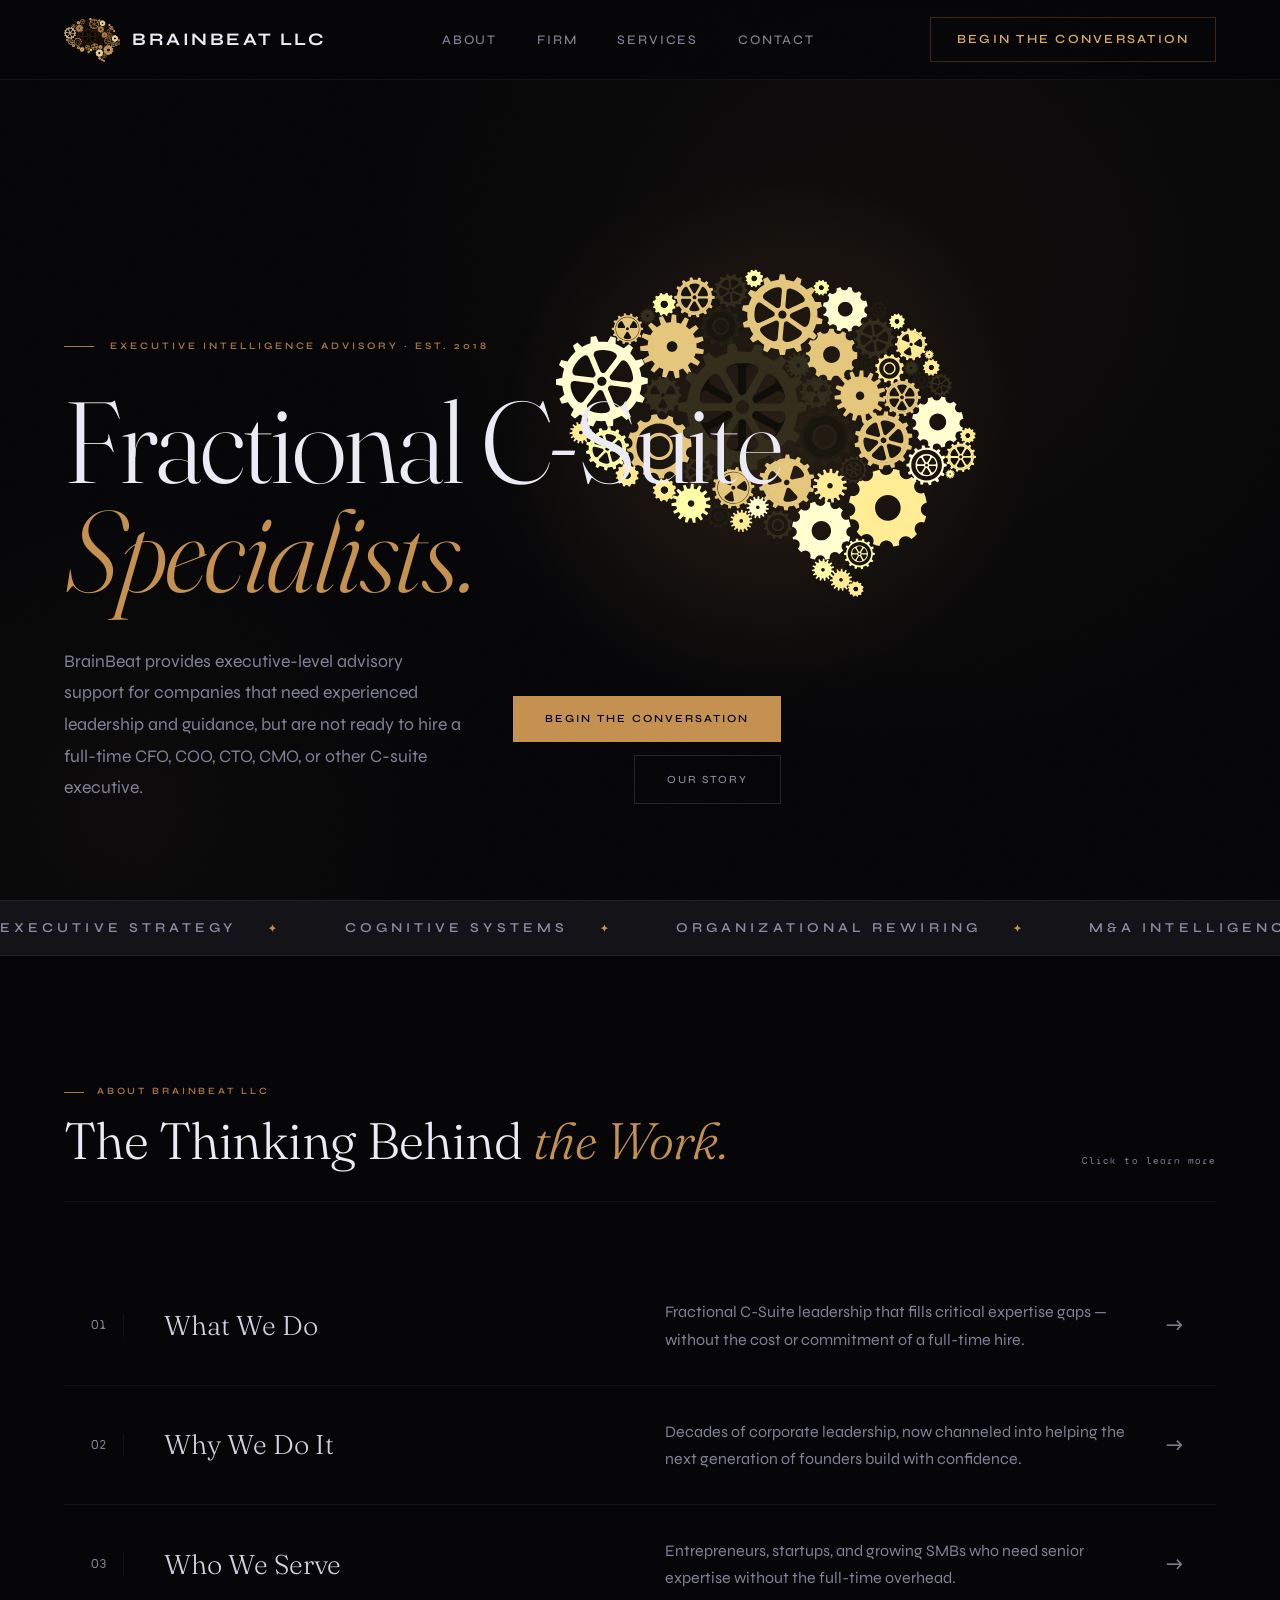
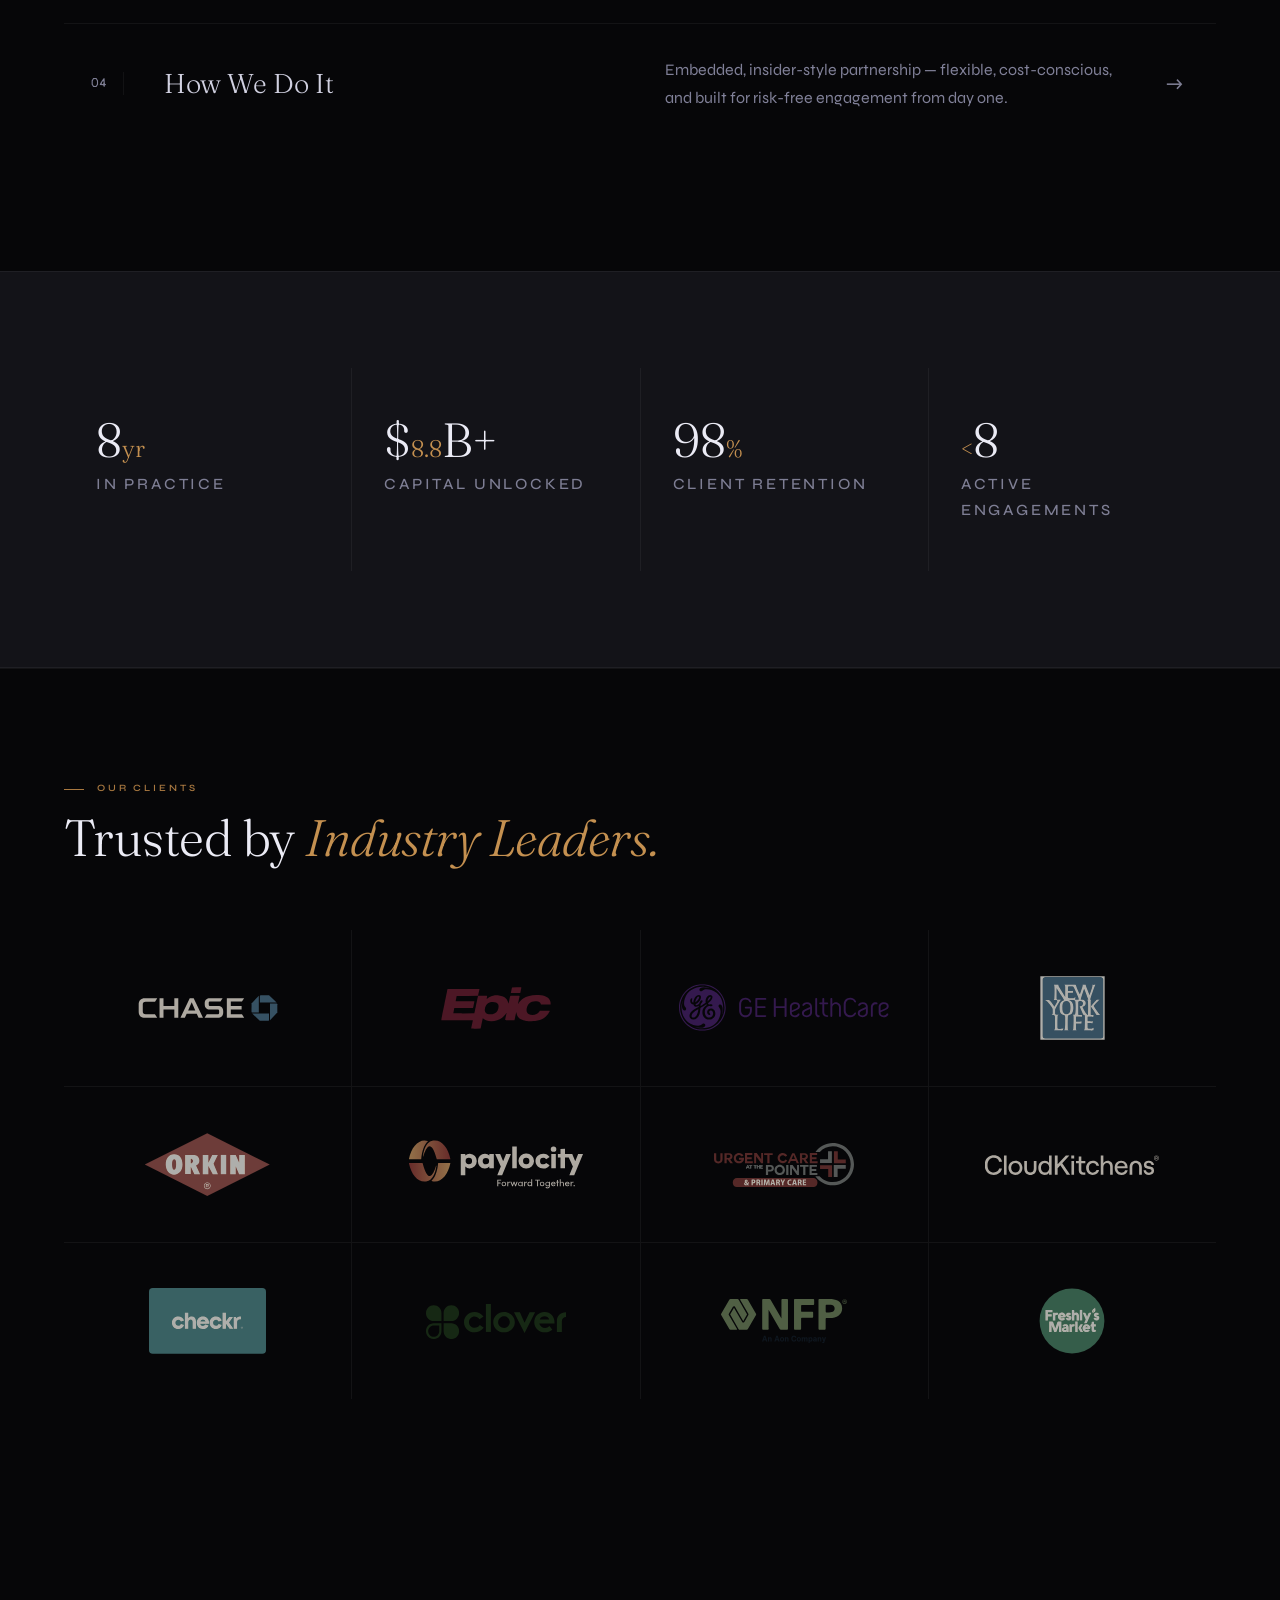
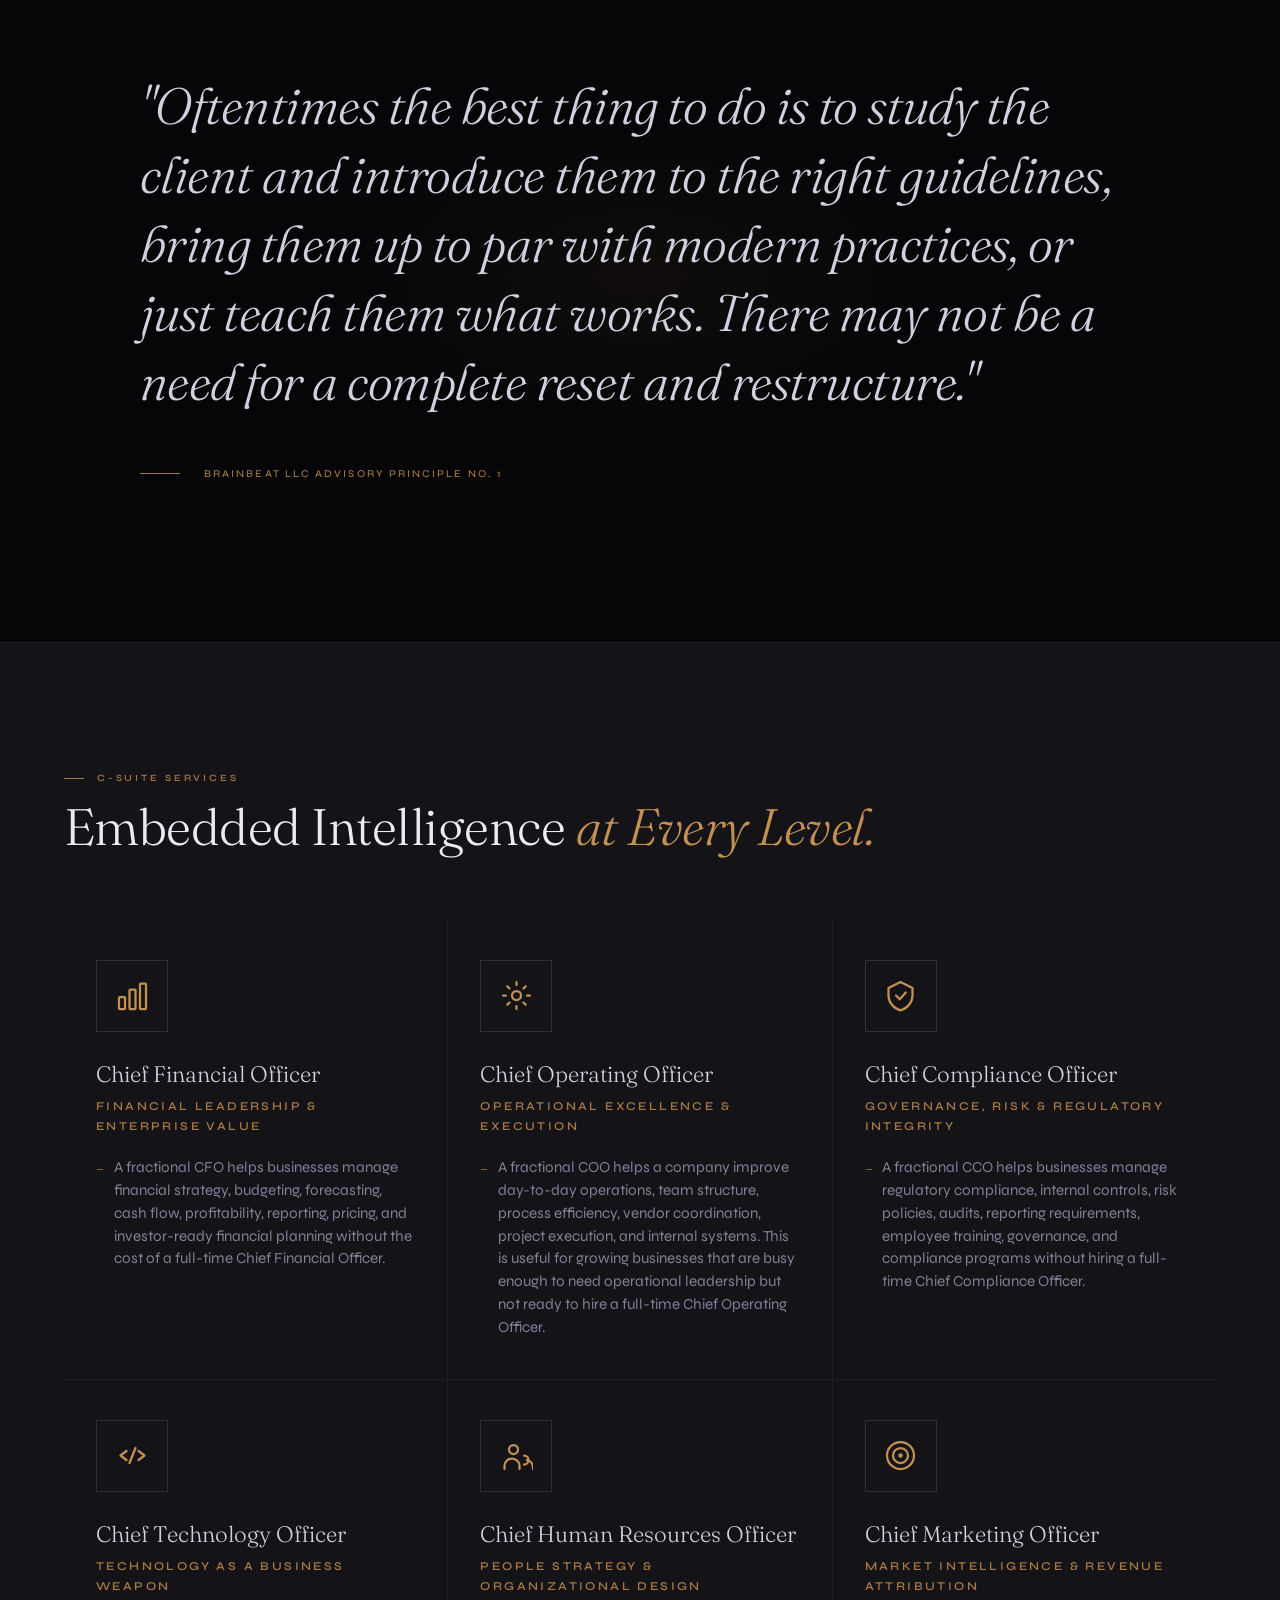
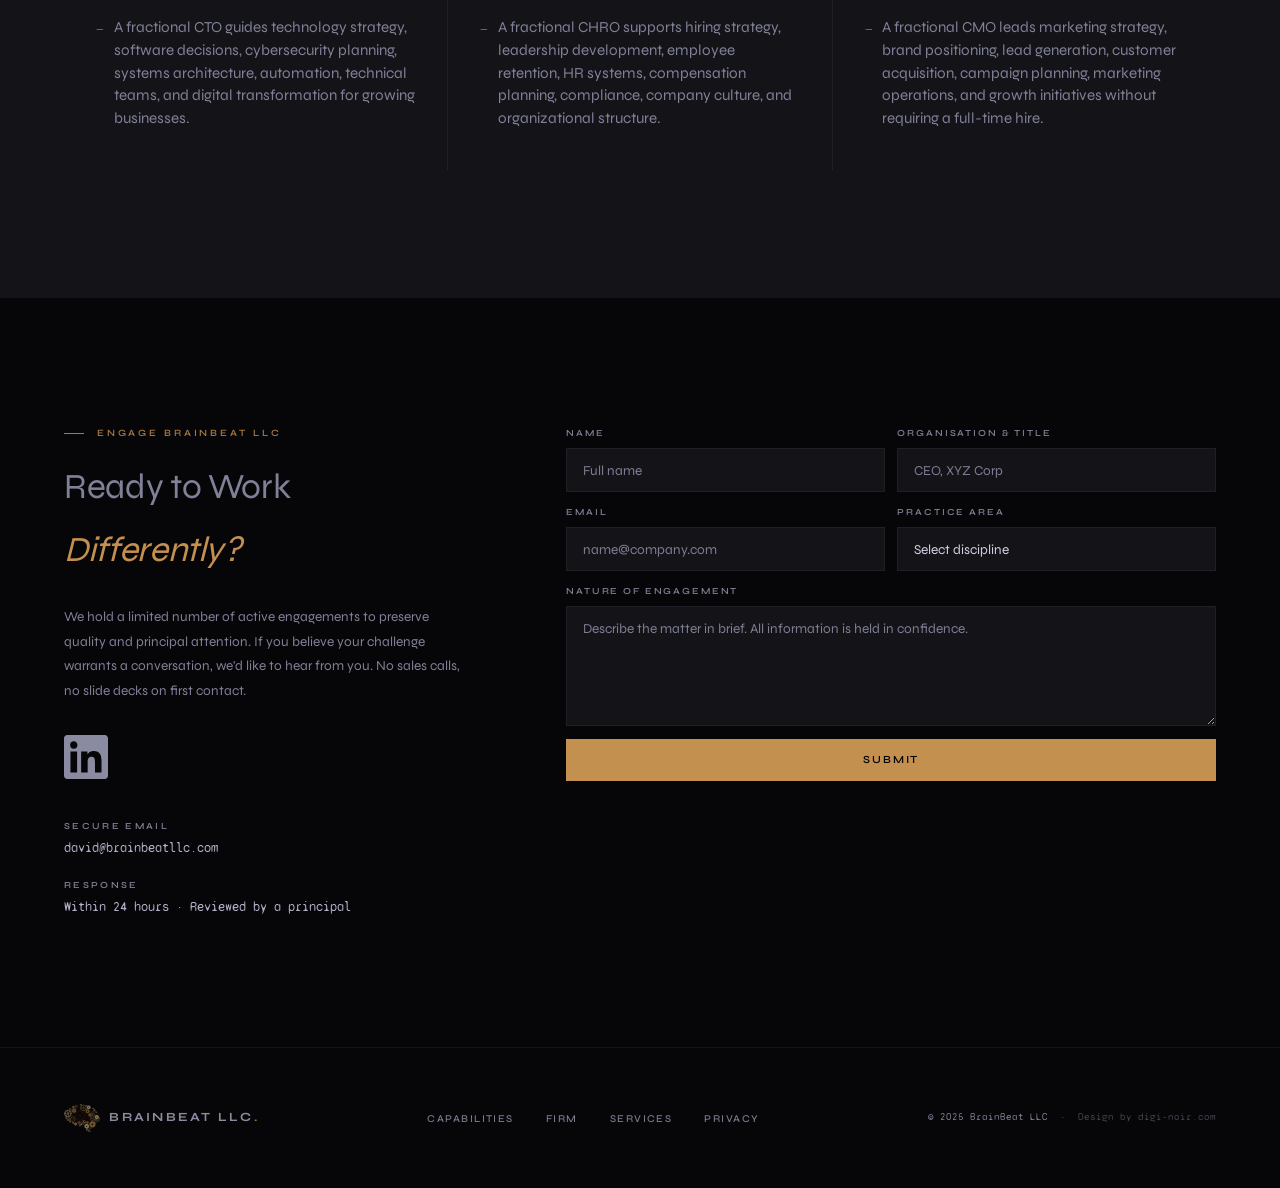
==== commit cbd5f4ea: "seo tuning" ====
--- a/index.html
+++ b/index.html
@@ -18,17 +18,15 @@
     />
     <meta name="author" content="BrainBeat LLC" />
     <meta name="robots" content="index, follow" />
-    <link rel="canonical" href="https://brainbeatllc.com/" />
-    <link
-      rel="icon"
-      type="image/svg+xml"
-      href="brain_and_gears_dark_executive.svg"
-    />
-    <link rel="shortcut icon" href="brain_and_gears_dark_executive.svg" />
+    <link rel="canonical" href="https://www.brainbeatllc.com/" />
+    <link rel="sitemap" type="application/xml" href="/sitemap.xml" />
+    <link rel="icon" type="image/svg+xml" href="favicon.svg" />
+    <link rel="icon" type="image/png" href="favicon.png" />
+    <link rel="shortcut icon" href="favicon.png" />
 
     <!-- Open Graph (Facebook, LinkedIn, WhatsApp previews) -->
     <meta property="og:type" content="website" />
-    <meta property="og:url" content="https://brainbeatllc.com/" />
+    <meta property="og:url" content="https://www.brainbeatllc.com/" />
     <meta
       property="og:title"
       content="BrainBeat LLC — Fractional C-Suite Advisory"
@@ -37,7 +35,10 @@
       property="og:description"
       content="Senior executive leadership, deployed as a fraction. BrainBeat embeds seasoned C-Suite principals into startups and growing SMBs to drive strategy, revenue, and organizational clarity."
     />
-    <meta property="og:image" content="brain_and_gears_dark_executive.svg" />
+    <meta
+      property="og:image"
+      content="https://brainbeatllc.com/brain_and_gears_dark_executive.svg"
+    />
     <meta property="og:site_name" content="BrainBeat LLC" />
     <meta property="og:locale" content="en_US" />
     <meta
@@ -63,11 +64,11 @@
         "@context": "https://schema.org",
         "@type": "ProfessionalService",
         "name": "BrainBeat LLC",
-        "url": "https://brainbeatllc.com",
-        "logo": "brain_and_gears_dark_executive.svg",
+        "url": "https://wwww.brainbeatllc.com",
+        "logo": "	https://www.brainbeatllc.com/brain_and_gears_dark_executive.svg",
         "description": "Fractional C-Suite advisory for entrepreneurs, startups, and growing SMBs. Expert CFO, COO, CTO, CHRO, CMO, and CCO leadership without the full-time overhead.",
 
-        "email": "david@brainbeat.com",
+        "email": "david@brainbeatllc.com",
         "sameAs": ["https://www.linkedin.com/company/brainbeatllc"],
         "areaServed": "US",
         "serviceType": [
@@ -79,11 +80,8 @@
           "Fractional CCO",
           "Executive Advisory",
           "Business Strategy Consulting",
-
           "Leadership Consulting",
-
           "Operations Consulting",
-
           "Strategic Planning",
           "C-Suite Consulting"
         ]
@@ -94,1431 +92,7 @@
       href="https://fonts.googleapis.com/css2?family=Syne:wght@400;500;600;700;800&family=Syne+Mono&family=Fraunces:ital,opsz,wght@0,9..144,300;0,9..144,400;1,9..144,300;1,9..144,400&display=swap"
       rel="stylesheet"
     />
-    <style>
-      *,
-      *::before,
-      *::after {
-        box-sizing: border-box;
-        margin: 0;
-        padding: 0;
-      }
-
-      :root {
-        --void: #060608;
-        --abyss: #0a0a0e;
-        --deep: #0e0e14;
-        --surface: #131318;
-        --surface-mid: #18181f;
-        --surface-up: #1f1f28;
-        --border: rgba(255, 255, 255, 0.05);
-        --border-mid: rgba(255, 255, 255, 0.08);
-        --border-high: rgba(255, 255, 255, 0.12);
-        --text-dim: #7e7e94;
-        --text-muted: #808098;
-        --text-mid: #8a8aa0;
-        --text-soft: #b0b0c8;
-        --text-pale: #d0d0e0;
-        --text-bright: #ebebf5;
-        --platinum: #c8c8d8;
-        --silver: #e0e0f0;
-        --accent: #a87840;
-        --accent-mid: #c49050;
-        --accent-light: #d8a860;
-        --accent-glow: rgba(168, 120, 64, 0.12);
-        --red: #e06060;
-      }
-
-      html {
-        scroll-behavior: smooth;
-      }
-
-      body {
-        background-color: var(--void);
-        color: var(--text-soft);
-        font-family: "Syne", system-ui, sans-serif;
-        font-size: 15px;
-        line-height: 1.65;
-        overflow-x: hidden;
-      }
-
-      /* Cinematic grain */
-      body::before {
-        content: "";
-        position: fixed;
-        inset: 0;
-        background-image: url("data:image/svg+xml,%3Csvg xmlns='http://www.w3.org/2000/svg' width='300' height='300'%3E%3Cfilter id='n'%3E%3CfeTurbulence type='fractalNoise' baseFrequency='0.75' numOctaves='4' stitchTiles='stitch'/%3E%3CfeColorMatrix type='saturate' values='0'/%3E%3C/filter%3E%3Crect width='300' height='300' filter='url(%23n)' opacity='0.035'/%3E%3C/svg%3E");
-        pointer-events: none;
-        z-index: 999;
-        mix-blend-mode: overlay;
-      }
-
-      /* ── NAV ── */
-      nav {
-        position: fixed;
-        top: 0;
-        left: 0;
-        right: 0;
-        z-index: 100;
-        display: flex;
-        align-items: center;
-        justify-content: space-between;
-        padding: 0 5%;
-        height: 80px;
-        background: rgba(6, 6, 8, 0.9);
-        backdrop-filter: blur(20px);
-        border-bottom: 1px solid var(--border);
-      }
-
-      .nav-logo {
-        display: flex;
-        align-items: center;
-        gap: 0.75rem;
-        text-decoration: none;
-      }
-
-      .nav-logo-img {
-        height: 44px;
-        width: auto;
-        display: block;
-        transition: opacity 0.2s;
-      }
-
-      .nav-logo:hover .nav-logo-img {
-        opacity: 0.85;
-      }
-
-      .nav-logo-text {
-        font-family: "Syne", sans-serif;
-        font-size: 1.1rem;
-        font-weight: 700;
-        letter-spacing: 0.14em;
-        text-transform: uppercase;
-        color: var(--text-bright);
-      }
-
-      .nav-logo-text span {
-        color: var(--accent-mid);
-      }
-
-      .nav-links {
-        display: flex;
-        gap: 2.5rem;
-        list-style: none;
-      }
-
-      .nav-links a {
-        font-family: "Syne", sans-serif;
-        font-size: 0.82rem;
-        font-weight: 500;
-        letter-spacing: 0.14em;
-        text-transform: uppercase;
-        color: var(--text-muted);
-        text-decoration: none;
-        transition: color 0.2s;
-      }
-
-      .nav-links a:hover {
-        color: var(--text-soft);
-      }
-
-      .nav-cta {
-        font-family: "Syne", sans-serif;
-        font-size: 0.78rem;
-        font-weight: 600;
-        letter-spacing: 0.18em;
-        text-transform: uppercase;
-        color: var(--accent-light);
-        border: 1px solid rgba(168, 120, 64, 0.3);
-        padding: 0.7rem 1.6rem;
-        text-decoration: none;
-        transition:
-          border-color 0.2s,
-          background 0.2s;
-      }
-
-      .nav-cta:hover {
-        border-color: var(--accent-mid);
-        background: var(--accent-glow);
-      }
-
-      /* ── HERO LOGO ── */
-      .hero-logo-display {
-        position: absolute;
-        top: 50%;
-        left: 50%;
-        transform: translate(-20%, -54%);
-        width: 420px;
-        height: 420px;
-        pointer-events: none;
-        z-index: 0;
-      }
-
-      .hero-logo-display::before {
-        content: "";
-        position: absolute;
-        inset: -60px;
-        background: radial-gradient(
-          ellipse,
-          rgba(168, 120, 64, 0.18) 0%,
-          transparent 70%
-        );
-        pointer-events: none;
-      }
-
-      .hero-logo-display img {
-        width: 100%;
-        height: 100%;
-        object-fit: contain;
-        filter: sepia(1) saturate(1.6) hue-rotate(5deg) brightness(1.3);
-        animation: logo-breathe 5s ease-in-out infinite;
-      }
-
-      @keyframes logo-breathe {
-        0%,
-        100% {
-          opacity: 0.12;
-        }
-        50% {
-          opacity: 0.52;
-        }
-      }
-
-      /* ── HERO ── */
-      .hero {
-        min-height: 100vh;
-        padding: 8rem 5% 6rem;
-        display: flex;
-        align-items: flex-end;
-        position: relative;
-        overflow: hidden;
-      }
-
-      .hero-gradient {
-        position: absolute;
-        inset: 0;
-        background:
-          radial-gradient(
-            ellipse 60% 80% at 70% 30%,
-            rgba(168, 120, 64, 0.06) 0%,
-            transparent 70%
-          ),
-          radial-gradient(
-            ellipse 40% 60% at 10% 90%,
-            rgba(168, 120, 64, 0.04) 0%,
-            transparent 60%
-          ),
-          linear-gradient(to bottom, transparent 40%, var(--void) 100%);
-      }
-
-      .hero-counter {
-        position: absolute;
-        top: 8rem;
-        right: 5%;
-        display: flex;
-        flex-direction: column;
-        gap: 0.5rem;
-        align-items: flex-end;
-      }
-
-      .hero-counter-num {
-        font-family: "Syne Mono", monospace;
-        font-size: 0.65rem;
-        color: var(--text-dim);
-        letter-spacing: 0.1em;
-      }
-
-      .hero-counter-active {
-        color: var(--accent-mid);
-      }
-
-      .hero-content {
-        position: relative;
-        z-index: 1;
-        max-width: 900px;
-      }
-
-      .hero-label {
-        font-family: "Syne", sans-serif;
-        font-size: 0.62rem;
-        font-weight: 600;
-        letter-spacing: 0.3em;
-        text-transform: uppercase;
-        color: var(--accent);
-        margin-bottom: 2rem;
-        display: flex;
-        align-items: center;
-        gap: 1rem;
-      }
-
-      .hero-label::before {
-        content: "";
-        width: 30px;
-        height: 1px;
-        background: var(--accent);
-      }
-
-      .hero h1 {
-        font-family: "Fraunces", serif;
-        font-size: clamp(3.5rem, 9vw, 8rem);
-        font-weight: 300;
-        line-height: 0.95;
-        color: var(--text-bright);
-        margin-bottom: 2.5rem;
-        letter-spacing: -0.02em;
-      }
-
-      .hero h1 em {
-        font-style: italic;
-        color: var(--accent-mid);
-      }
-
-      .hero-bottom {
-        display: flex;
-        align-items: flex-end;
-        justify-content: space-between;
-        gap: 3rem;
-        flex-wrap: wrap;
-      }
-
-      .hero-sub {
-        font-family: "Syne", sans-serif;
-        font-size: 1.1rem;
-        font-weight: 400;
-        color: var(--text-muted);
-        max-width: 400px;
-        line-height: 1.8;
-      }
-
-      .hero-actions {
-        display: flex;
-        flex-direction: column;
-        gap: 0.8rem;
-        align-items: flex-end;
-      }
-
-      .btn-primary {
-        font-family: "Syne", sans-serif;
-        font-size: 0.68rem;
-        font-weight: 600;
-        letter-spacing: 0.18em;
-        text-transform: uppercase;
-        color: var(--void);
-        background: var(--accent-mid);
-        padding: 0.9rem 2rem;
-        text-decoration: none;
-        transition:
-          background 0.2s,
-          transform 0.15s;
-        white-space: nowrap;
-      }
-
-      .btn-primary:hover {
-        background: var(--accent-light);
-        transform: translateY(-1px);
-      }
-
-      .btn-ghost {
-        font-family: "Syne", sans-serif;
-        font-size: 0.68rem;
-        font-weight: 500;
-        letter-spacing: 0.18em;
-        text-transform: uppercase;
-        color: var(--text-mid);
-        border: 1px solid var(--border-high);
-        padding: 0.9rem 2rem;
-        text-decoration: none;
-        transition:
-          color 0.2s,
-          border-color 0.2s;
-        white-space: nowrap;
-      }
-
-      .btn-ghost:hover {
-        color: var(--text-pale);
-        border-color: rgba(255, 255, 255, 0.2);
-      }
-
-      /* ── MARQUEE ── */
-      .marquee-wrap {
-        overflow: hidden;
-        border-top: 1px solid var(--border);
-        border-bottom: 1px solid var(--border);
-        background: var(--surface);
-        padding: 1rem 0;
-      }
-
-      .marquee-track {
-        display: flex;
-        gap: 4rem;
-        animation: marquee 30s linear infinite;
-        width: max-content;
-      }
-
-      .marquee-item {
-        font-family: "Syne", sans-serif;
-        font-size: 0.85rem;
-        font-weight: 600;
-        letter-spacing: 0.3em;
-        text-transform: uppercase;
-        color: var(--text-mid);
-        white-space: nowrap;
-        display: flex;
-        align-items: center;
-        gap: 2rem;
-      }
-
-      .marquee-item::after {
-        content: "✦";
-        color: var(--accent-mid);
-        font-size: 0.65rem;
-      }
-
-      @keyframes marquee {
-        0% {
-          transform: translateX(0);
-        }
-        100% {
-          transform: translateX(-50%);
-        }
-      }
-
-      /* ── SERVICES ── */
-      .services {
-        padding: 8rem 5%;
-        position: relative;
-      }
-
-      .services-header {
-        display: flex;
-        justify-content: space-between;
-        align-items: flex-end;
-        margin-bottom: 4rem;
-        padding-bottom: 2rem;
-        border-bottom: 1px solid var(--border);
-      }
-
-      .section-label {
-        font-family: "Syne", sans-serif;
-        font-size: 0.6rem;
-        font-weight: 600;
-        letter-spacing: 0.3em;
-        text-transform: uppercase;
-        color: var(--accent);
-        margin-bottom: 0.8rem;
-        display: flex;
-        align-items: center;
-        gap: 0.8rem;
-      }
-
-      .section-label::before {
-        content: "";
-        width: 20px;
-        height: 1px;
-        background: var(--accent);
-      }
-
-      .section-title {
-        font-family: "Fraunces", serif;
-        font-size: clamp(2rem, 4vw, 3.5rem);
-        font-weight: 300;
-        color: var(--text-bright);
-        line-height: 1.1;
-        letter-spacing: -0.01em;
-      }
-
-      .section-title em {
-        font-style: italic;
-        color: var(--accent-mid);
-      }
-
-      .section-count {
-        font-family: "Syne Mono", monospace;
-        font-size: 0.65rem;
-        color: var(--text-dim);
-        letter-spacing: 0.1em;
-      }
-
-      .services-list {
-        display: flex;
-        flex-direction: column;
-        gap: 1px;
-        background: var(--border);
-      }
-
-      .service-row {
-        background: var(--void);
-        display: grid;
-        grid-template-columns: 60px 1fr 1fr auto;
-        gap: 2.5rem;
-        align-items: center;
-        padding: 2rem 0;
-        cursor: pointer;
-        transition: background 0.25s;
-        position: relative;
-      }
-
-      .service-row::before {
-        content: "";
-        position: absolute;
-        left: 0;
-        top: 0;
-        bottom: 0;
-        width: 2px;
-        background: var(--accent);
-        transform: scaleY(0);
-        transition: transform 0.3s;
-      }
-
-      .service-row:hover {
-        background: var(--surface);
-      }
-      .service-row:hover::before {
-        transform: scaleY(1);
-      }
-
-      .service-row-num {
-        font-family: "Syne Mono", monospace;
-        font-size: 0.85rem;
-        color: var(--text-dim);
-        text-align: right;
-        padding-right: 1rem;
-        border-right: 1px solid var(--border);
-      }
-
-      .service-row-name {
-        font-family: "Fraunces", serif;
-        font-size: 1.7rem;
-        font-weight: 300;
-        color: var(--text-pale);
-      }
-
-      .service-row-desc {
-        font-family: "Syne", sans-serif;
-        font-size: 1rem;
-        color: var(--text-muted);
-        line-height: 1.7;
-      }
-
-      .service-row-arrow {
-        font-size: 1.3rem;
-        color: var(--text-dim);
-        padding-right: 2rem;
-        transition:
-          color 0.2s,
-          transform 0.2s;
-      }
-
-      .service-row:hover .service-row-arrow {
-        color: var(--accent-mid);
-        transform: translateX(4px);
-      }
-
-      /* ── STATS ── */
-      .stats {
-        padding: 6rem 5%;
-        background: var(--surface);
-        border-top: 1px solid var(--border);
-        border-bottom: 1px solid var(--border);
-      }
-
-      .stats-inner {
-        max-width: 1300px;
-        margin: 0 auto;
-        display: grid;
-        grid-template-columns: repeat(4, 1fr);
-        gap: 1px;
-        background: var(--border);
-      }
-
-      .stat-block {
-        background: var(--surface);
-        padding: 3rem 2rem;
-        position: relative;
-        overflow: hidden;
-      }
-
-      .stat-block::before {
-        content: "";
-        position: absolute;
-        bottom: 0;
-        left: 0;
-        right: 0;
-        height: 1px;
-        background: linear-gradient(to right, var(--accent), transparent);
-        opacity: 0;
-        transition: opacity 0.3s;
-      }
-
-      .stat-block:hover::before {
-        opacity: 1;
-      }
-
-      .stat-value {
-        font-family: "Fraunces", serif;
-        font-size: 3rem;
-        font-weight: 300;
-        color: var(--text-bright);
-        line-height: 1;
-        margin-bottom: 0.5rem;
-      }
-
-      .stat-unit {
-        font-size: 1.5rem;
-        color: var(--accent-mid);
-      }
-
-      .stat-label {
-        font-family: "Syne", sans-serif;
-        font-size: 0.975rem;
-        font-weight: 500;
-        letter-spacing: 0.18em;
-        text-transform: uppercase;
-        color: var(--text-dim);
-      }
-
-      /* ── STATEMENT ── */
-      .statement {
-        padding: 10rem 5%;
-        position: relative;
-        overflow: hidden;
-      }
-
-      .statement-glow {
-        position: absolute;
-        top: 50%;
-        left: 50%;
-        transform: translate(-50%, -50%);
-        width: 600px;
-        height: 300px;
-        background: radial-gradient(
-          ellipse,
-          rgba(168, 120, 64, 0.06) 0%,
-          transparent 70%
-        );
-        pointer-events: none;
-      }
-
-      .statement-inner {
-        max-width: 1000px;
-        margin: 0 auto;
-        position: relative;
-        z-index: 1;
-      }
-
-      .statement-quote {
-        font-family: "Fraunces", serif;
-        font-size: clamp(1.8rem, 4vw, 3.2rem);
-        font-weight: 300;
-        font-style: italic;
-        color: var(--text-pale);
-        line-height: 1.35;
-        margin-bottom: 3rem;
-        letter-spacing: -0.01em;
-      }
-
-      .statement-attr {
-        display: flex;
-        align-items: center;
-        gap: 1.5rem;
-      }
-
-      .statement-attr-line {
-        width: 40px;
-        height: 1px;
-        background: var(--accent);
-      }
-
-      .statement-attr-text {
-        font-family: "Syne", sans-serif;
-        font-size: 0.65rem;
-        font-weight: 500;
-        letter-spacing: 0.2em;
-        text-transform: uppercase;
-        color: var(--accent);
-      }
-
-      /* ── TEAM ── */
-      .team {
-        padding: 8rem 5%;
-        background: var(--surface);
-        border-top: 1px solid var(--border);
-      }
-
-      .team-header {
-        display: flex;
-        justify-content: space-between;
-        align-items: flex-end;
-        margin-bottom: 4rem;
-      }
-
-      .team-grid {
-        display: grid;
-        grid-template-columns: repeat(3, 1fr);
-        gap: 1px;
-        background: var(--border);
-      }
-
-      .team-card {
-        background: var(--surface);
-        padding: 2.5rem 2rem;
-        transition: background 0.25s;
-      }
-
-      .team-card:hover {
-        background: var(--surface-up);
-      }
-
-      .team-initial-block {
-        width: 72px;
-        height: 72px;
-        border: 1px solid var(--border-high);
-        display: flex;
-        align-items: center;
-        justify-content: center;
-        font-family: "Fraunces", serif;
-        font-size: 1.1rem;
-        font-style: italic;
-        color: var(--accent-mid);
-        margin-bottom: 1.5rem;
-      }
-
-      .team-name {
-        font-family: "Fraunces", serif;
-        font-size: 1.4rem;
-        font-weight: 300;
-        color: var(--text-pale);
-        margin-bottom: 0.3rem;
-      }
-
-      .team-title {
-        font-family: "Syne", sans-serif;
-        font-size: 0.75rem;
-        font-weight: 600;
-        letter-spacing: 0.2em;
-        text-transform: uppercase;
-        color: var(--accent);
-        margin-bottom: 1.2rem;
-      }
-
-      .team-bio {
-        font-family: "Syne", sans-serif;
-        font-size: 0.95rem;
-        font-weight: 400;
-        color: var(--text-muted);
-        line-height: 1.75;
-      }
-
-      .csuite-points {
-        list-style: none;
-        display: flex;
-        flex-direction: column;
-        gap: 0.6rem;
-        margin-top: 0.2rem;
-      }
-
-      .csuite-points li {
-        font-family: "Syne", sans-serif;
-        font-size: 0.95rem;
-        font-weight: 400;
-        color: var(--text-muted);
-        line-height: 1.5;
-        display: flex;
-        align-items: baseline;
-        gap: 0.6rem;
-      }
-
-      .csuite-points li::before {
-        content: "—";
-        color: var(--accent);
-        font-size: 0.6rem;
-        flex-shrink: 0;
-      }
-
-      /* ── CONTACT ── */
-      .contact {
-        padding: 8rem 5%;
-        position: relative;
-      }
-
-      .contact-inner {
-        max-width: 1200px;
-        margin: 0 auto;
-        display: grid;
-        grid-template-columns: 1fr 1.6fr;
-        gap: 6rem;
-        align-items: start;
-      }
-
-      .contact-left .section-label {
-        margin-bottom: 0.8rem;
-      }
-      .contact-left .section-title {
-        font-size: 2.2rem;
-        margin-bottom: 1.5rem;
-      }
-
-      .contact-left p {
-        font-family: "Syne", sans-serif;
-        font-size: 0.85rem;
-        color: var(--text-muted);
-        line-height: 1.8;
-        margin-bottom: 2rem;
-      }
-
-      .contact-meta {
-        display: flex;
-        flex-direction: column;
-        gap: 1.2rem;
-      }
-
-      .contact-meta-item {
-        display: flex;
-        flex-direction: column;
-        gap: 0.2rem;
-      }
-
-      .contact-meta-label {
-        font-family: "Syne", sans-serif;
-        font-size: 0.58rem;
-        font-weight: 600;
-        letter-spacing: 0.25em;
-        text-transform: uppercase;
-        color: var(--text-dim);
-      }
-
-      .contact-meta-value {
-        font-family: "Syne Mono", monospace;
-        font-size: 0.82rem;
-        color: var(--text-soft);
-      }
-
-      .contact-form {
-        display: grid;
-        gap: 0.8rem;
-      }
-
-      .form-row {
-        display: grid;
-        grid-template-columns: 1fr 1fr;
-        gap: 0.8rem;
-      }
-
-      .form-group {
-        display: flex;
-        flex-direction: column;
-        gap: 0.4rem;
-      }
-
-      .form-group label {
-        font-family: "Syne", sans-serif;
-        font-size: 0.58rem;
-        font-weight: 600;
-        letter-spacing: 0.2em;
-        text-transform: uppercase;
-        color: var(--text-dim);
-      }
-
-      .form-group input,
-      .form-group textarea,
-      .form-group select {
-        background: var(--surface);
-        border: 1px solid var(--border);
-        color: var(--text-pale);
-        font-family: "Syne", sans-serif;
-        font-size: 0.85rem;
-        padding: 0.8rem 1rem;
-        outline: none;
-        transition:
-          border-color 0.2s,
-          box-shadow 0.2s;
-        width: 100%;
-        appearance: none;
-      }
-
-      .form-group input:focus,
-      .form-group textarea:focus,
-      .form-group select:focus {
-        border-color: var(--accent-mid);
-        box-shadow: 0 0 0 3px rgba(168, 120, 64, 0.25);
-      }
-
-      .form-group input::placeholder,
-      .form-group textarea::placeholder {
-        color: var(--text-dim);
-      }
-
-      .form-group textarea {
-        resize: vertical;
-        min-height: 120px;
-      }
-
-      /* ── FOOTER ── */
-      footer {
-        background: var(--void);
-        border-top: 1px solid var(--border);
-        padding: 3.5rem 5%;
-      }
-
-      .footer-inner {
-        max-width: 1300px;
-        margin: 0 auto;
-        display: flex;
-        justify-content: space-between;
-        align-items: center;
-        flex-wrap: wrap;
-        gap: 1.5rem;
-      }
-
-      .footer-logo {
-        display: flex;
-        align-items: center;
-        gap: 0.6rem;
-        text-decoration: none;
-      }
-
-      .footer-logo-img {
-        height: 28px;
-        width: auto;
-        opacity: 0.55;
-      }
-
-      .footer-logo-wordmark {
-        font-family: "Syne", sans-serif;
-        font-size: 0.78rem;
-        font-weight: 700;
-        letter-spacing: 0.18em;
-        text-transform: uppercase;
-        color: var(--text-mid);
-      }
-
-      .footer-logo-wordmark span {
-        color: var(--accent);
-      }
-
-      .footer-links {
-        display: flex;
-        gap: 2rem;
-        list-style: none;
-      }
-
-      .footer-links a {
-        font-family: "Syne", sans-serif;
-        font-size: 0.65rem;
-        font-weight: 500;
-        letter-spacing: 0.14em;
-        text-transform: uppercase;
-        color: var(--text-dim);
-        text-decoration: none;
-        transition: color 0.2s;
-      }
-
-      .footer-links a:hover {
-        color: var(--text-muted);
-      }
-
-      .footer-copy {
-        font-family: "Syne Mono", monospace;
-        font-size: 0.62rem;
-        color: var(--text-dim);
-      }
-
-      /* ── MODAL ── */
-      .modal-overlay {
-        position: fixed;
-        inset: 0;
-        background: rgba(6, 6, 8, 0.88);
-        backdrop-filter: blur(14px);
-        z-index: 500;
-        display: flex;
-        align-items: center;
-        justify-content: center;
-        padding: 2rem;
-        opacity: 0;
-        pointer-events: none;
-        transition: opacity 0.3s;
-      }
-
-      .modal-overlay.active {
-        opacity: 1;
-        pointer-events: all;
-      }
-
-      .modal-panel {
-        background: var(--surface);
-        border-top: 2px solid var(--accent);
-        max-width: 860px;
-        width: 100%;
-        padding: 4.5rem;
-        position: relative;
-        transform: translateY(20px);
-        transition: transform 0.35s;
-      }
-
-      .modal-overlay.active .modal-panel {
-        transform: translateY(0);
-      }
-
-      .modal-close {
-        position: absolute;
-        top: 1.8rem;
-        right: 2rem;
-        background: none;
-        border: none;
-        color: var(--text-muted);
-        font-size: 1.3rem;
-        cursor: pointer;
-        transition: color 0.2s;
-        padding: 0.4rem;
-        line-height: 1;
-      }
-
-      .modal-close:hover {
-        color: var(--accent-mid);
-      }
-
-      .modal-eyebrow {
-        font-family: "Syne", sans-serif;
-        font-size: 0.72rem;
-        font-weight: 600;
-        letter-spacing: 0.3em;
-        text-transform: uppercase;
-        color: var(--accent);
-        margin-bottom: 1.2rem;
-        display: flex;
-        align-items: center;
-        gap: 0.8rem;
-      }
-
-      .modal-eyebrow::before {
-        content: "";
-        width: 24px;
-        height: 1px;
-        background: var(--accent);
-      }
-
-      .modal-title {
-        font-family: "Fraunces", serif;
-        font-size: 3rem;
-        font-weight: 300;
-        color: var(--text-bright);
-        margin-bottom: 2rem;
-        line-height: 1.1;
-        letter-spacing: -0.01em;
-      }
-
-      .modal-body {
-        font-family: "Syne", sans-serif;
-        font-size: 1.05rem;
-        color: var(--text-muted);
-        line-height: 2;
-      }
-
-      /* ── HAMBURGER ── */
-      .nav-hamburger {
-        display: none;
-        flex-direction: column;
-        justify-content: center;
-        gap: 5px;
-        background: none;
-        border: none;
-        cursor: pointer;
-        padding: 0.4rem;
-        z-index: 200;
-      }
-
-      .nav-hamburger span {
-        display: block;
-        width: 24px;
-        height: 1.5px;
-        background: var(--accent-mid);
-        transition:
-          transform 0.3s,
-          opacity 0.3s,
-          width 0.3s;
-        transform-origin: center;
-      }
-
-      .nav-hamburger.open span:nth-child(1) {
-        transform: translateY(6.5px) rotate(45deg);
-      }
-      .nav-hamburger.open span:nth-child(2) {
-        opacity: 0;
-        width: 0;
-      }
-      .nav-hamburger.open span:nth-child(3) {
-        transform: translateY(-6.5px) rotate(-45deg);
-      }
-
-      /* ── MOBILE DRAWER ── */
-      .nav-drawer {
-        display: none;
-        position: fixed;
-        top: 80px;
-        left: 0;
-        right: 0;
-        background: rgba(6, 6, 8, 0.97);
-        backdrop-filter: blur(20px);
-        border-bottom: 1px solid var(--border);
-        z-index: 99;
-        padding: 2.5rem 8%;
-        flex-direction: column;
-        gap: 0;
-        transform: translateY(-10px);
-        opacity: 0;
-        pointer-events: none;
-        transition:
-          transform 0.3s,
-          opacity 0.3s;
-      }
-
-      .nav-drawer.open {
-        transform: translateY(0);
-        opacity: 1;
-        pointer-events: all;
-      }
-
-      .nav-drawer-link {
-        font-family: "Fraunces", serif;
-        font-size: 2rem;
-        font-weight: 300;
-        color: var(--text-pale);
-        text-decoration: none;
-        padding: 0.9rem 0;
-        border-bottom: 1px solid var(--border);
-        display: flex;
-        align-items: center;
-        justify-content: space-between;
-        transition: color 0.2s;
-        letter-spacing: -0.01em;
-      }
-
-      .nav-drawer-link:hover {
-        color: var(--accent-mid);
-      }
-      .nav-drawer-link:last-of-type {
-        border-bottom: none;
-      }
-
-      .nav-drawer-link::after {
-        content: "→";
-        font-family: "Syne", sans-serif;
-        font-size: 1rem;
-        color: var(--text-dim);
-        transition:
-          color 0.2s,
-          transform 0.2s;
-      }
-
-      .nav-drawer-link:hover::after {
-        color: var(--accent-mid);
-        transform: translateX(4px);
-      }
-
-      .nav-drawer-cta {
-        margin-top: 2rem;
-        font-family: "Syne", sans-serif;
-        font-size: 0.78rem;
-        font-weight: 600;
-        letter-spacing: 0.18em;
-        text-transform: uppercase;
-        color: var(--accent-light);
-        border: 1px solid rgba(168, 120, 64, 0.3);
-        padding: 1rem 1.6rem;
-        text-decoration: none;
-        text-align: center;
-        transition:
-          border-color 0.2s,
-          background 0.2s;
-      }
-
-      .nav-drawer-cta:hover {
-        border-color: var(--accent-mid);
-        background: var(--accent-glow);
-      }
-
-      @media (max-width: 900px) and (orientation: portrait) {
-        .hero-logo-display {
-          display: none;
-        }
-      }
-
-      @media (min-width: 700px) and (max-width: 900px) and (orientation: portrait) {
-        .hero {
-          flex-direction: column;
-          align-items: center;
-          justify-content: center;
-          padding-top: 10rem;
-        }
-        .hero-logo-display {
-          display: block;
-          position: relative;
-          top: auto;
-          left: auto;
-          transform: none;
-          width: 351px;
-          height: 351px;
-          margin: 0 auto 2rem;
-          align-self: center;
-        }
-        .hero-content {
-          margin-top: 0;
-          text-align: center;
-          align-self: center;
-        }
-      }
-
-      @media (max-height: 500px) and (orientation: landscape) {
-        .hero h1 {
-          font-size: clamp(1.75rem, 4.5vw, 4rem);
-        }
-        .hero-logo-display {
-          width: 210px;
-          height: 210px;
-        }
-      }
-
-      @media (max-width: 1024px) {
-        .nav-links {
-          display: none;
-        }
-        .nav-cta {
-          display: none;
-        }
-        .nav-hamburger {
-          display: flex;
-        }
-        .nav-drawer {
-          display: flex;
-        }
-      }
-
-      @media (max-width: 900px) {
-        .hero {
-          align-items: flex-start;
-          padding-top: 10rem;
-        }
-        .services-header {
-          flex-direction: column;
-          align-items: flex-start;
-          gap: 1rem;
-        }
-        .service-row {
-          grid-template-columns: 50px 1fr;
-          gap: 1rem;
-        }
-        .service-row-desc,
-        .service-row-arrow {
-          display: none;
-        }
-        .stats-inner {
-          grid-template-columns: 1fr 1fr;
-        }
-        .clients-grid {
-          grid-template-columns: repeat(3, 1fr);
-        }
-        .team-grid {
-          grid-template-columns: 1fr;
-        }
-        .contact-inner {
-          grid-template-columns: 1fr;
-          gap: 3rem;
-        }
-        .form-row {
-          grid-template-columns: 1fr;
-        }
-        .footer-inner {
-          flex-direction: column;
-          align-items: flex-start;
-        }
-      }
-
-      /* ── CLIENTS ── */
-      .clients {
-        padding: 7rem 5%;
-        background: var(--void);
-        border-top: 1px solid var(--border);
-      }
-
-      .clients-header {
-        max-width: 1200px;
-        margin: 0 auto 4rem;
-      }
-
-      .clients-grid {
-        max-width: 1200px;
-        margin: 0 auto;
-        display: grid;
-        grid-template-columns: repeat(4, 1fr);
-        gap: 1px;
-        background: var(--border);
-      }
-
-      .client-item {
-        background: var(--void);
-        display: flex;
-        align-items: center;
-        justify-content: center;
-        padding: 2.8rem 2rem;
-        transition: background 0.25s;
-        position: relative;
-        overflow: hidden;
-      }
-
-      .client-item::after {
-        content: "";
-        position: absolute;
-        bottom: 0;
-        left: 0;
-        right: 0;
-        height: 1px;
-        background: linear-gradient(
-          to right,
-          transparent,
-          var(--accent),
-          transparent
-        );
-        opacity: 0;
-        transition: opacity 0.3s;
-      }
-
-      .client-logo-img {
-        max-width: 140px;
-        max-height: 44px;
-        width: auto;
-        height: auto;
-        display: block;
-        filter: grayscale(0.45) sepia(0.25) brightness(0.9) opacity(0.75);
-      }
-
-      .client-logo-img--lg {
-        max-width: 210px;
-        max-height: 66px;
-      }
-
-      .client-logo-img--zoom {
-        transform: scale(1.5);
-      }
-
-      .client-placeholder {
-        font-family: "Syne", sans-serif;
-        font-size: 0.68rem;
-        font-weight: 600;
-        letter-spacing: 0.28em;
-        text-transform: uppercase;
-        color: var(--text-dim);
-        opacity: 0.45;
-        transition:
-          opacity 0.3s,
-          color 0.3s;
-        text-align: center;
-      }
-
-      .client-item:hover .client-placeholder {
-        opacity: 0.9;
-        color: var(--text-soft);
-      }
-
-      @media (max-width: 600px) {
-        .clients-grid {
-          grid-template-columns: repeat(2, 1fr);
-        }
-        .client-logo-img--zoom {
-          transform: scale(1.125);
-        }
-      }
-
-      /* ── SKIP LINK ── */
-      .skip-link {
-        position: absolute;
-        top: -100%;
-        left: 1rem;
-        background: var(--surface);
-        color: var(--accent-light);
-        border: 1px solid var(--accent);
-        padding: 0.75rem 1.5rem;
-        font-family: "Syne", sans-serif;
-        font-size: 0.85rem;
-        font-weight: 600;
-        letter-spacing: 0.1em;
-        text-decoration: none;
-        z-index: 1000;
-        transition: top 0.2s;
-      }
-      .skip-link:focus {
-        top: 1rem;
-      }
-
-      /* ── GLOBAL FOCUS VISIBLE ── */
-      :focus-visible {
-        outline: 2px solid var(--accent-mid);
-        outline-offset: 3px;
-      }
-      .form-group input:focus-visible,
-      .form-group textarea:focus-visible,
-      .form-group select:focus-visible {
-        outline: none;
-      }
-
-      /* ── REDUCED MOTION ── */
-      @media (prefers-reduced-motion: reduce) {
-        .marquee-track {
-          animation: none;
-        }
-        .hero-logo-display img {
-          animation: none;
-          opacity: 0.3;
-        }
-      }
-
-      @media (orientation: landscape) and (max-height: 500px) {
-        .hero-logo-display {
-          display: block;
-          width: 150px;
-          height: 150px;
-          top: 45%;
-          left: auto;
-          right: 10%;
-          transform: translateY(-50%);
-        }
-      }
-
-      @media (max-width: 667px) and (orientation: landscape) {
-        .hero-logo-display {
-          width: 120px;
-          height: 120px;
-          top: 50%;
-          left: auto;
-          right: 3%;
-          transform: translateY(-50%);
-        }
-        .clients-grid {
-          grid-template-columns: repeat(2, 1fr);
-        }
-        .client-item {
-          padding: 1.2rem 1rem;
-        }
-        .client-logo-img {
-          max-width: 90px !important;
-          max-height: 30px !important;
-          transform: none !important;
-        }
-        .client-logo-img--zoom {
-          transform: none !important;
-        }
-      }
-
-      @media (min-width: 1024px) and (max-width: 1180px) and (orientation: landscape) {
-        .hero-logo-display {
-          transform: translate(5%, -54%);
-        }
-        .hero-label {
-          font-size: 0.465rem;
-        }
-        .hero h1 {
-          font-size: clamp(2.625rem, 6.75vw, 6rem);
-        }
-      }
-    </style>
+    <link rel="stylesheet" href="styles.css" />
   </head>
   <body>
     <a class="skip-link" href="#main-content">Skip to main content</a>
@@ -1564,22 +138,16 @@
         <img src="brain_and_gears_dark_executive.svg" alt="" />
       </div>
 
-      <!-- <div class="hero-counter">
-      <span class="hero-counter-num hero-counter-active">01 — Strategy</span>
-      <span class="hero-counter-num">02 — Cognitive Systems</span>
-      <span class="hero-counter-num">03 — Revenue Architecture</span>
-    </div> -->
-
       <div class="hero-content">
         <div class="hero-label">
           Executive Intelligence Advisory · Est. 2018
         </div>
-        <h1>Fractional C-Suite<br /><em>Advisory.</em></h1>
+        <h1>Fractional C-Suite<br /><em>Specialists.</em></h1>
         <div class="hero-bottom">
           <p class="hero-sub">
-            BrainBeat LLC gives entrepreneurs, startups, and growing businesses
-            access to experienced CFO, COO, CTO, CHRO, CMO, and compliance
-            leadership without the overhead of a full-time executive hire.
+            BrainBeat provides executive-level advisory support for companies
+            that need experienced leadership and guidance, but are not ready to hire a
+            full-time CFO, COO, CTO, CMO, or other C-suite executive.
           </p>
           <div class="hero-actions">
             <a class="btn-primary" href="#contact">Begin the Conversation</a>
@@ -1807,9 +375,7 @@
       <div class="statement-glow"></div>
       <div class="statement-inner">
         <p class="statement-quote">
-          "The best executives don't have better answers. They have better
-          questions — and the cognitive architecture to act on what those
-          questions reveal."
+          "Oftentimes the best thing to do is to study the client and introduce them to the right guidelines, bring them up to par with modern practices, or just teach them what works.  There may not be a need for a complete reset and restructure."
         </p>
         <div class="statement-attr">
           <div class="statement-attr-line"></div>
@@ -1831,6 +397,7 @@
         </div>
       </div>
       <div class="team-grid">
+        <!-- CFO -->
         <div class="team-card">
           <div class="team-initial-block">
             <svg
@@ -1850,14 +417,17 @@
           </div>
           <h2 class="team-name">Chief Financial Officer</h2>
           <div class="team-title">Financial Leadership & Enterprise Value</div>
-          <ul class="csuite-points">
-            <li>Strategic Business Partnership</li>
-            <li>Digital Transformation & AI Adoption</li>
-            <li>Data-Driven Decision Making</li>
-            <li>Enterprise Risk & Cybersecurity</li>
-          </ul>
-        </div>
-
+          <div class="csuite-points">
+            <p>
+              A fractional CFO helps businesses manage financial strategy,
+              budgeting, forecasting, cash flow, profitability, reporting,
+              pricing, and investor-ready financial planning without the cost of
+              a full-time Chief Financial Officer.
+            </p>
+          </div>
+        </div>
+
+        <!-- COO -->
         <div class="team-card">
           <div class="team-initial-block">
             <svg
@@ -1878,14 +448,18 @@
           </div>
           <h2 class="team-name">Chief Operating Officer</h2>
           <div class="team-title">Operational Excellence & Execution</div>
-          <ul class="csuite-points">
-            <li>Digital Transformation & Automation</li>
-            <li>Cross-Functional Synergy</li>
-            <li>Resilient Risk Management</li>
-            <li>Agile Talent Strategy</li>
-          </ul>
-        </div>
-
+          <div class="csuite-points">
+            <p>
+              A fractional COO helps a company improve day-to-day operations,
+              team structure, process efficiency, vendor coordination, project
+              execution, and internal systems. This is useful for growing
+              businesses that are busy enough to need operational leadership but
+              not ready to hire a full-time Chief Operating Officer.
+            </p>
+          </div>
+        </div>
+
+        <!-- CCO -->
         <div class="team-card">
           <div class="team-initial-block">
             <svg
@@ -1906,14 +480,17 @@
           </div>
           <h2 class="team-name">Chief Compliance Officer</h2>
           <div class="team-title">Governance, Risk & Regulatory Integrity</div>
-          <ul class="csuite-points">
-            <li>Revenue Ownership & Retention</li>
-            <li>AI & Automation</li>
-            <li>Commercial Strategy</li>
-            <li>Cross-Department Alignment</li>
-          </ul>
-        </div>
-
+          <div class="csuite-points">
+            <p>
+              A fractional CCO helps businesses manage regulatory compliance,
+              internal controls, risk policies, audits, reporting requirements,
+              employee training, governance, and compliance programs without
+              hiring a full-time Chief Compliance Officer.
+            </p>
+          </div>
+        </div>
+
+        <!-- CTO -->
         <div class="team-card">
           <div class="team-initial-block">
             <svg
@@ -1933,14 +510,17 @@
           </div>
           <h2 class="team-name">Chief Technology Officer</h2>
           <div class="team-title">Technology as a Business Weapon</div>
-          <ul class="csuite-points">
-            <li>Business & Revenue Alignment</li>
-            <li>Value-Driven Metrics</li>
-            <li>Financial Literacy</li>
-            <li>Pragmatic AI, Automation & Security</li>
-          </ul>
-        </div>
-
+          <div class="csuite-points">
+            <p>
+              A fractional CTO guides technology strategy, software decisions,
+              cybersecurity planning, systems architecture, automation,
+              technical teams, and digital transformation for growing
+              businesses.
+            </p>
+          </div>
+        </div>
+
+        <!-- CHRO -->
         <div class="team-card">
           <div class="team-initial-block">
             <svg
@@ -1961,14 +541,17 @@
           </div>
           <h2 class="team-name">Chief Human Resources Officer</h2>
           <div class="team-title">People Strategy & Organizational Design</div>
-          <ul class="csuite-points">
-            <li>Business Acumen & Enterprise Value</li>
-            <li>AI & HR Transformation</li>
-            <li>Workforce Redesign</li>
-            <li>Leadership & Manager Development</li>
-          </ul>
-        </div>
-
+          <div class="csuite-points">
+            <p>
+              A fractional CHRO supports hiring strategy, leadership
+              development, employee retention, HR systems, compensation
+              planning, compliance, company culture, and organizational
+              structure.
+            </p>
+          </div>
+        </div>
+
+        <!-- CMO -->
         <div class="team-card">
           <div class="team-initial-block">
             <svg
@@ -1996,12 +579,14 @@
           <div class="team-title">
             Market Intelligence & Revenue Attribution
           </div>
-          <ul class="csuite-points">
-            <li>Financial Fluency & ROI</li>
-            <li>Revenue Attribution</li>
-            <li>AI & Data Mastery</li>
-            <li>Practical AI Implementation</li>
-          </ul>
+          <div class="csuite-points">
+            <p>
+              A fractional CMO leads marketing strategy, brand positioning, lead
+              generation, customer acquisition, campaign planning, marketing
+              operations, and growth initiatives without requiring a full-time
+              hire.
+            </p>
+          </div>
         </div>
       </div>
     </section>
@@ -2019,10 +604,6 @@
             decks on first contact.
           </p>
           <div class="contact-meta">
-            <!-- <div class="contact-meta-item">
-            <span class="contact-meta-label">Office</span>
-            <span class="contact-meta-value">One Vanderbilt Avenue, 42nd Floor · New York, NY 10017</span>
-          </div> -->
             <a
               href="https://www.linkedin.com/company/brainbeatllc"
               target="_blank"
@@ -2214,99 +795,6 @@
       </div>
     </div>
 
-    <script>
-      const hamburger = document.getElementById("nav-hamburger");
-      const drawer = document.getElementById("nav-drawer");
-
-      hamburger.addEventListener("click", () => {
-        hamburger.classList.toggle("open");
-        drawer.classList.toggle("open");
-      });
-
-      drawer.querySelectorAll("a").forEach((link) => {
-        link.addEventListener("click", () => {
-          hamburger.classList.remove("open");
-          drawer.classList.remove("open");
-        });
-      });
-    </script>
-
-    <script>
-      const contactForm = document.querySelector(".contact-form");
-      const submitBtn = document.getElementById("contact-submit");
-      const successMsg = document.getElementById("form-success");
-      const errorMsg = document.getElementById("form-error");
-
-      contactForm.addEventListener("submit", async (e) => {
-        e.preventDefault();
-        submitBtn.textContent = "Sending…";
-        submitBtn.disabled = true;
-        successMsg.style.display = "none";
-        errorMsg.style.display = "none";
-
-        try {
-          const res = await fetch(contactForm.action, {
-            method: "POST",
-            body: new FormData(contactForm),
-            headers: { Accept: "application/json" },
-          });
-
-          if (res.ok) {
-            successMsg.style.display = "block";
-            contactForm.reset();
-          } else {
-            errorMsg.style.display = "block";
-          }
-        } catch {
-          errorMsg.style.display = "block";
-        }
-
-        submitBtn.textContent = "Submit";
-        submitBtn.disabled = false;
-      });
-    </script>
-
-    <script>
-      const overlay = document.getElementById("service-modal");
-      const mEyebrow = document.getElementById("modal-eyebrow");
-      const mTitle = document.getElementById("modal-title");
-      const mBody = document.getElementById("modal-body");
-
-      let lastFocused = null;
-
-      function openModal(row) {
-        lastFocused = row;
-        mEyebrow.textContent = row.dataset.num + " — BrainBeat";
-        mTitle.textContent = row.dataset.title;
-        mBody.textContent = row.dataset.content;
-        overlay.classList.add("active");
-        document.getElementById("modal-close").focus();
-      }
-
-      document.querySelectorAll(".service-row[data-title]").forEach((row) => {
-        row.addEventListener("click", () => openModal(row));
-        row.addEventListener("keydown", (e) => {
-          if (e.key === "Enter" || e.key === " ") {
-            e.preventDefault();
-            openModal(row);
-          }
-        });
-      });
-
-      function closeModal() {
-        overlay.classList.remove("active");
-        if (lastFocused) lastFocused.focus();
-      }
-
-      document
-        .getElementById("modal-close")
-        .addEventListener("click", closeModal);
-      overlay.addEventListener("click", (e) => {
-        if (e.target === overlay) closeModal();
-      });
-      document.addEventListener("keydown", (e) => {
-        if (e.key === "Escape") closeModal();
-      });
-    </script>
+    <script src="main.js"></script>
   </body>
 </html>
--- a/styles.css
+++ b/styles.css
@@ -0,0 +1,1422 @@
+*,
+*::before,
+*::after {
+  box-sizing: border-box;
+  margin: 0;
+  padding: 0;
+}
+
+:root {
+  --void: #060608;
+  --abyss: #0a0a0e;
+  --deep: #0e0e14;
+  --surface: #131318;
+  --surface-mid: #18181f;
+  --surface-up: #1f1f28;
+  --border: rgba(255, 255, 255, 0.05);
+  --border-mid: rgba(255, 255, 255, 0.08);
+  --border-high: rgba(255, 255, 255, 0.12);
+  --text-dim: #7e7e94;
+  --text-muted: #808098;
+  --text-mid: #8a8aa0;
+  --text-soft: #b0b0c8;
+  --text-pale: #d0d0e0;
+  --text-bright: #ebebf5;
+  --platinum: #c8c8d8;
+  --silver: #e0e0f0;
+  --accent: #a87840;
+  --accent-mid: #c49050;
+  --accent-light: #d8a860;
+  --accent-glow: rgba(168, 120, 64, 0.12);
+  --red: #e06060;
+}
+
+html {
+  scroll-behavior: smooth;
+}
+
+body {
+  background-color: var(--void);
+  color: var(--text-soft);
+  font-family: "Syne", system-ui, sans-serif;
+  font-size: 15px;
+  line-height: 1.65;
+  overflow-x: hidden;
+}
+
+/* Cinematic grain */
+body::before {
+  content: "";
+  position: fixed;
+  inset: 0;
+  background-image: url("data:image/svg+xml,%3Csvg xmlns='http://www.w3.org/2000/svg' width='300' height='300'%3E%3Cfilter id='n'%3E%3CfeTurbulence type='fractalNoise' baseFrequency='0.75' numOctaves='4' stitchTiles='stitch'/%3E%3CfeColorMatrix type='saturate' values='0'/%3E%3C/filter%3E%3Crect width='300' height='300' filter='url(%23n)' opacity='0.035'/%3E%3C/svg%3E");
+  pointer-events: none;
+  z-index: 999;
+  mix-blend-mode: overlay;
+}
+
+/* ── NAV ── */
+nav {
+  position: fixed;
+  top: 0;
+  left: 0;
+  right: 0;
+  z-index: 100;
+  display: flex;
+  align-items: center;
+  justify-content: space-between;
+  padding: 0 5%;
+  height: 80px;
+  background: rgba(6, 6, 8, 0.9);
+  backdrop-filter: blur(20px);
+  border-bottom: 1px solid var(--border);
+}
+
+.nav-logo {
+  display: flex;
+  align-items: center;
+  gap: 0.75rem;
+  text-decoration: none;
+}
+
+.nav-logo-img {
+  height: 44px;
+  width: auto;
+  display: block;
+  transition: opacity 0.2s;
+}
+
+.nav-logo:hover .nav-logo-img {
+  opacity: 0.85;
+}
+
+.nav-logo-text {
+  font-family: "Syne", sans-serif;
+  font-size: 1.1rem;
+  font-weight: 700;
+  letter-spacing: 0.14em;
+  text-transform: uppercase;
+  color: var(--text-bright);
+}
+
+.nav-logo-text span {
+  color: var(--accent-mid);
+}
+
+.nav-links {
+  display: flex;
+  gap: 2.5rem;
+  list-style: none;
+}
+
+.nav-links a {
+  font-family: "Syne", sans-serif;
+  font-size: 0.82rem;
+  font-weight: 500;
+  letter-spacing: 0.14em;
+  text-transform: uppercase;
+  color: var(--text-muted);
+  text-decoration: none;
+  transition: color 0.2s;
+}
+
+.nav-links a:hover {
+  color: var(--text-soft);
+}
+
+.nav-cta {
+  font-family: "Syne", sans-serif;
+  font-size: 0.78rem;
+  font-weight: 600;
+  letter-spacing: 0.18em;
+  text-transform: uppercase;
+  color: var(--accent-light);
+  border: 1px solid rgba(168, 120, 64, 0.3);
+  padding: 0.7rem 1.6rem;
+  text-decoration: none;
+  transition:
+    border-color 0.2s,
+    background 0.2s;
+}
+
+.nav-cta:hover {
+  border-color: var(--accent-mid);
+  background: var(--accent-glow);
+}
+
+/* ── HERO LOGO ── */
+.hero-logo-display {
+  position: absolute;
+  top: 50%;
+  left: 50%;
+  transform: translate(-20%, -54%);
+  width: 420px;
+  height: 420px;
+  pointer-events: none;
+  z-index: 0;
+}
+
+.hero-logo-display::before {
+  content: "";
+  position: absolute;
+  inset: -60px;
+  background: radial-gradient(
+    ellipse,
+    rgba(168, 120, 64, 0.18) 0%,
+    transparent 70%
+  );
+  pointer-events: none;
+}
+
+.hero-logo-display img {
+  width: 100%;
+  height: 100%;
+  object-fit: contain;
+  filter: sepia(1) saturate(1.6) hue-rotate(5deg) brightness(1.3);
+  animation: logo-breathe 5s ease-in-out infinite;
+}
+
+@keyframes logo-breathe {
+  0%,
+  100% {
+    opacity: 0.12;
+  }
+  50% {
+    opacity: 0.52;
+  }
+}
+
+/* ── HERO ── */
+.hero {
+  min-height: 100vh;
+  padding: 8rem 5% 6rem;
+  display: flex;
+  align-items: flex-end;
+  position: relative;
+  overflow: hidden;
+}
+
+.hero-gradient {
+  position: absolute;
+  inset: 0;
+  background:
+    radial-gradient(
+      ellipse 60% 80% at 70% 30%,
+      rgba(168, 120, 64, 0.06) 0%,
+      transparent 70%
+    ),
+    radial-gradient(
+      ellipse 40% 60% at 10% 90%,
+      rgba(168, 120, 64, 0.04) 0%,
+      transparent 60%
+    ),
+    linear-gradient(to bottom, transparent 40%, var(--void) 100%);
+}
+
+.hero-counter {
+  position: absolute;
+  top: 8rem;
+  right: 5%;
+  display: flex;
+  flex-direction: column;
+  gap: 0.5rem;
+  align-items: flex-end;
+}
+
+.hero-counter-num {
+  font-family: "Syne Mono", monospace;
+  font-size: 0.65rem;
+  color: var(--text-dim);
+  letter-spacing: 0.1em;
+}
+
+.hero-counter-active {
+  color: var(--accent-mid);
+}
+
+.hero-content {
+  position: relative;
+  z-index: 1;
+  max-width: 900px;
+}
+
+.hero-label {
+  font-family: "Syne", sans-serif;
+  font-size: 0.62rem;
+  font-weight: 600;
+  letter-spacing: 0.3em;
+  text-transform: uppercase;
+  color: var(--accent);
+  margin-bottom: 2rem;
+  display: flex;
+  align-items: center;
+  gap: 1rem;
+}
+
+.hero-label::before {
+  content: "";
+  width: 30px;
+  height: 1px;
+  background: var(--accent);
+}
+
+.hero h1 {
+  font-family: "Fraunces", serif;
+  font-size: clamp(3.5rem, 9vw, 8rem);
+  font-weight: 300;
+  line-height: 0.95;
+  color: var(--text-bright);
+  margin-bottom: 2.5rem;
+  letter-spacing: -0.02em;
+}
+
+.hero h1 em {
+  font-style: italic;
+  color: var(--accent-mid);
+}
+
+.hero-bottom {
+  display: flex;
+  align-items: flex-end;
+  justify-content: space-between;
+  gap: 3rem;
+  flex-wrap: wrap;
+}
+
+.hero-sub {
+  font-family: "Syne", sans-serif;
+  font-size: 1.1rem;
+  font-weight: 400;
+  color: var(--text-muted);
+  max-width: 400px;
+  line-height: 1.8;
+}
+
+.hero-actions {
+  display: flex;
+  flex-direction: column;
+  gap: 0.8rem;
+  align-items: flex-end;
+}
+
+.btn-primary {
+  font-family: "Syne", sans-serif;
+  font-size: 0.68rem;
+  font-weight: 600;
+  letter-spacing: 0.18em;
+  text-transform: uppercase;
+  color: var(--void);
+  background: var(--accent-mid);
+  padding: 0.9rem 2rem;
+  text-decoration: none;
+  transition:
+    background 0.2s,
+    transform 0.15s;
+  white-space: nowrap;
+}
+
+.btn-primary:hover {
+  background: var(--accent-light);
+  transform: translateY(-1px);
+}
+
+.btn-ghost {
+  font-family: "Syne", sans-serif;
+  font-size: 0.68rem;
+  font-weight: 500;
+  letter-spacing: 0.18em;
+  text-transform: uppercase;
+  color: var(--text-mid);
+  border: 1px solid var(--border-high);
+  padding: 0.9rem 2rem;
+  text-decoration: none;
+  transition:
+    color 0.2s,
+    border-color 0.2s;
+  white-space: nowrap;
+}
+
+.btn-ghost:hover {
+  color: var(--text-pale);
+  border-color: rgba(255, 255, 255, 0.2);
+}
+
+/* ── MARQUEE ── */
+.marquee-wrap {
+  overflow: hidden;
+  border-top: 1px solid var(--border);
+  border-bottom: 1px solid var(--border);
+  background: var(--surface);
+  padding: 1rem 0;
+}
+
+.marquee-track {
+  display: flex;
+  gap: 4rem;
+  animation: marquee 30s linear infinite;
+  width: max-content;
+}
+
+.marquee-item {
+  font-family: "Syne", sans-serif;
+  font-size: 0.85rem;
+  font-weight: 600;
+  letter-spacing: 0.3em;
+  text-transform: uppercase;
+  color: var(--text-mid);
+  white-space: nowrap;
+  display: flex;
+  align-items: center;
+  gap: 2rem;
+}
+
+.marquee-item::after {
+  content: "✦";
+  color: var(--accent-mid);
+  font-size: 0.65rem;
+}
+
+@keyframes marquee {
+  0% {
+    transform: translateX(0);
+  }
+  100% {
+    transform: translateX(-50%);
+  }
+}
+
+/* ── SERVICES ── */
+.services {
+  padding: 8rem 5%;
+  position: relative;
+}
+
+.services-header {
+  display: flex;
+  justify-content: space-between;
+  align-items: flex-end;
+  margin-bottom: 4rem;
+  padding-bottom: 2rem;
+  border-bottom: 1px solid var(--border);
+}
+
+.section-label {
+  font-family: "Syne", sans-serif;
+  font-size: 0.6rem;
+  font-weight: 600;
+  letter-spacing: 0.3em;
+  text-transform: uppercase;
+  color: var(--accent);
+  margin-bottom: 0.8rem;
+  display: flex;
+  align-items: center;
+  gap: 0.8rem;
+}
+
+.section-label::before {
+  content: "";
+  width: 20px;
+  height: 1px;
+  background: var(--accent);
+}
+
+.section-title {
+  font-family: "Fraunces", serif;
+  font-size: clamp(2rem, 4vw, 3.5rem);
+  font-weight: 300;
+  color: var(--text-bright);
+  line-height: 1.1;
+  letter-spacing: -0.01em;
+}
+
+.section-title em {
+  font-style: italic;
+  color: var(--accent-mid);
+}
+
+.section-count {
+  font-family: "Syne Mono", monospace;
+  font-size: 0.65rem;
+  color: var(--text-dim);
+  letter-spacing: 0.1em;
+}
+
+.services-list {
+  display: flex;
+  flex-direction: column;
+  gap: 1px;
+  background: var(--border);
+}
+
+.service-row {
+  background: var(--void);
+  display: grid;
+  grid-template-columns: 60px 1fr 1fr auto;
+  gap: 2.5rem;
+  align-items: center;
+  padding: 2rem 0;
+  cursor: pointer;
+  transition: background 0.25s;
+  position: relative;
+}
+
+.service-row::before {
+  content: "";
+  position: absolute;
+  left: 0;
+  top: 0;
+  bottom: 0;
+  width: 2px;
+  background: var(--accent);
+  transform: scaleY(0);
+  transition: transform 0.3s;
+}
+
+.service-row:hover {
+  background: var(--surface);
+}
+.service-row:hover::before {
+  transform: scaleY(1);
+}
+
+.service-row-num {
+  font-family: "Syne Mono", monospace;
+  font-size: 0.85rem;
+  color: var(--text-dim);
+  text-align: right;
+  padding-right: 1rem;
+  border-right: 1px solid var(--border);
+}
+
+.service-row-name {
+  font-family: "Fraunces", serif;
+  font-size: 1.7rem;
+  font-weight: 300;
+  color: var(--text-pale);
+}
+
+.service-row-desc {
+  font-family: "Syne", sans-serif;
+  font-size: 1rem;
+  color: var(--text-muted);
+  line-height: 1.7;
+}
+
+.service-row-arrow {
+  font-size: 1.3rem;
+  color: var(--text-dim);
+  padding-right: 2rem;
+  transition:
+    color 0.2s,
+    transform 0.2s;
+}
+
+.service-row:hover .service-row-arrow {
+  color: var(--accent-mid);
+  transform: translateX(4px);
+}
+
+/* ── STATS ── */
+.stats {
+  padding: 6rem 5%;
+  background: var(--surface);
+  border-top: 1px solid var(--border);
+  border-bottom: 1px solid var(--border);
+}
+
+.stats-inner {
+  max-width: 1300px;
+  margin: 0 auto;
+  display: grid;
+  grid-template-columns: repeat(4, 1fr);
+  gap: 1px;
+  background: var(--border);
+}
+
+.stat-block {
+  background: var(--surface);
+  padding: 3rem 2rem;
+  position: relative;
+  overflow: hidden;
+}
+
+.stat-block::before {
+  content: "";
+  position: absolute;
+  bottom: 0;
+  left: 0;
+  right: 0;
+  height: 1px;
+  background: linear-gradient(to right, var(--accent), transparent);
+  opacity: 0;
+  transition: opacity 0.3s;
+}
+
+.stat-block:hover::before {
+  opacity: 1;
+}
+
+.stat-value {
+  font-family: "Fraunces", serif;
+  font-size: 3rem;
+  font-weight: 300;
+  color: var(--text-bright);
+  line-height: 1;
+  margin-bottom: 0.5rem;
+}
+
+.stat-unit {
+  font-size: 1.5rem;
+  color: var(--accent-mid);
+}
+
+.stat-label {
+  font-family: "Syne", sans-serif;
+  font-size: 0.975rem;
+  font-weight: 500;
+  letter-spacing: 0.18em;
+  text-transform: uppercase;
+  color: var(--text-dim);
+}
+
+/* ── STATEMENT ── */
+.statement {
+  padding: 10rem 5%;
+  position: relative;
+  overflow: hidden;
+}
+
+.statement-glow {
+  position: absolute;
+  top: 50%;
+  left: 50%;
+  transform: translate(-50%, -50%);
+  width: 600px;
+  height: 300px;
+  background: radial-gradient(
+    ellipse,
+    rgba(168, 120, 64, 0.06) 0%,
+    transparent 70%
+  );
+  pointer-events: none;
+}
+
+.statement-inner {
+  max-width: 1000px;
+  margin: 0 auto;
+  position: relative;
+  z-index: 1;
+}
+
+.statement-quote {
+  font-family: "Fraunces", serif;
+  font-size: clamp(1.8rem, 4vw, 3.2rem);
+  font-weight: 300;
+  font-style: italic;
+  color: var(--text-pale);
+  line-height: 1.35;
+  margin-bottom: 3rem;
+  letter-spacing: -0.01em;
+}
+
+.statement-attr {
+  display: flex;
+  align-items: center;
+  gap: 1.5rem;
+}
+
+.statement-attr-line {
+  width: 40px;
+  height: 1px;
+  background: var(--accent);
+}
+
+.statement-attr-text {
+  font-family: "Syne", sans-serif;
+  font-size: 0.65rem;
+  font-weight: 500;
+  letter-spacing: 0.2em;
+  text-transform: uppercase;
+  color: var(--accent);
+}
+
+/* ── TEAM ── */
+.team {
+  padding: 8rem 5%;
+  background: var(--surface);
+  border-top: 1px solid var(--border);
+}
+
+.team-header {
+  display: flex;
+  justify-content: space-between;
+  align-items: flex-end;
+  margin-bottom: 4rem;
+}
+
+.team-grid {
+  display: grid;
+  grid-template-columns: repeat(3, 1fr);
+  gap: 1px;
+  background: var(--border);
+}
+
+.team-card {
+  background: var(--surface);
+  padding: 2.5rem 2rem;
+  transition: background 0.25s;
+}
+
+.team-card:hover {
+  background: var(--surface-up);
+}
+
+.team-initial-block {
+  width: 72px;
+  height: 72px;
+  border: 1px solid var(--border-high);
+  display: flex;
+  align-items: center;
+  justify-content: center;
+  font-family: "Fraunces", serif;
+  font-size: 1.1rem;
+  font-style: italic;
+  color: var(--accent-mid);
+  margin-bottom: 1.5rem;
+}
+
+.team-name {
+  font-family: "Fraunces", serif;
+  font-size: 1.4rem;
+  font-weight: 300;
+  color: var(--text-pale);
+  margin-bottom: 0.3rem;
+}
+
+.team-title {
+  font-family: "Syne", sans-serif;
+  font-size: 0.75rem;
+  font-weight: 600;
+  letter-spacing: 0.2em;
+  text-transform: uppercase;
+  color: var(--accent);
+  margin-bottom: 1.2rem;
+}
+
+.team-bio {
+  font-family: "Syne", sans-serif;
+  font-size: 0.95rem;
+  font-weight: 400;
+  color: var(--text-muted);
+  line-height: 1.75;
+}
+
+.csuite-points {
+  display: flex;
+  flex-direction: column;
+  gap: 0.6rem;
+  margin-top: 0.2rem;
+}
+
+.csuite-points p {
+  font-family: "Syne", sans-serif;
+  font-size: 0.95rem;
+  font-weight: 400;
+  color: var(--text-muted);
+  line-height: 1.5;
+  display: flex;
+  align-items: baseline;
+  gap: 0.6rem;
+}
+
+.csuite-points p::before {
+  content: "—";
+  color: var(--accent);
+  font-size: 0.6rem;
+  flex-shrink: 0;
+}
+
+/* ── CONTACT ── */
+.contact {
+  padding: 8rem 5%;
+  position: relative;
+}
+
+.contact-inner {
+  max-width: 1200px;
+  margin: 0 auto;
+  display: grid;
+  grid-template-columns: 1fr 1.6fr;
+  gap: 6rem;
+  align-items: start;
+}
+
+.contact-left .section-label {
+  margin-bottom: 0.8rem;
+}
+.contact-left .section-title {
+  font-size: 2.2rem;
+  margin-bottom: 1.5rem;
+}
+
+.contact-left p {
+  font-family: "Syne", sans-serif;
+  font-size: 0.85rem;
+  color: var(--text-muted);
+  line-height: 1.8;
+  margin-bottom: 2rem;
+}
+
+.contact-meta {
+  display: flex;
+  flex-direction: column;
+  gap: 1.2rem;
+}
+
+.contact-meta-item {
+  display: flex;
+  flex-direction: column;
+  gap: 0.2rem;
+}
+
+.contact-meta-label {
+  font-family: "Syne", sans-serif;
+  font-size: 0.58rem;
+  font-weight: 600;
+  letter-spacing: 0.25em;
+  text-transform: uppercase;
+  color: var(--text-dim);
+}
+
+.contact-meta-value {
+  font-family: "Syne Mono", monospace;
+  font-size: 0.82rem;
+  color: var(--text-soft);
+}
+
+.contact-form {
+  display: grid;
+  gap: 0.8rem;
+}
+
+.form-row {
+  display: grid;
+  grid-template-columns: 1fr 1fr;
+  gap: 0.8rem;
+}
+
+.form-group {
+  display: flex;
+  flex-direction: column;
+  gap: 0.4rem;
+}
+
+.form-group label {
+  font-family: "Syne", sans-serif;
+  font-size: 0.58rem;
+  font-weight: 600;
+  letter-spacing: 0.2em;
+  text-transform: uppercase;
+  color: var(--text-dim);
+}
+
+.form-group input,
+.form-group textarea,
+.form-group select {
+  background: var(--surface);
+  border: 1px solid var(--border);
+  color: var(--text-pale);
+  font-family: "Syne", sans-serif;
+  font-size: 0.85rem;
+  padding: 0.8rem 1rem;
+  outline: none;
+  transition:
+    border-color 0.2s,
+    box-shadow 0.2s;
+  width: 100%;
+  appearance: none;
+}
+
+.form-group input:focus,
+.form-group textarea:focus,
+.form-group select:focus {
+  border-color: var(--accent-mid);
+  box-shadow: 0 0 0 3px rgba(168, 120, 64, 0.25);
+}
+
+.form-group input::placeholder,
+.form-group textarea::placeholder {
+  color: var(--text-dim);
+}
+
+.form-group textarea {
+  resize: vertical;
+  min-height: 120px;
+}
+
+/* ── FOOTER ── */
+footer {
+  background: var(--void);
+  border-top: 1px solid var(--border);
+  padding: 3.5rem 5%;
+}
+
+.footer-inner {
+  max-width: 1300px;
+  margin: 0 auto;
+  display: flex;
+  justify-content: space-between;
+  align-items: center;
+  flex-wrap: wrap;
+  gap: 1.5rem;
+}
+
+.footer-logo {
+  display: flex;
+  align-items: center;
+  gap: 0.6rem;
+  text-decoration: none;
+}
+
+.footer-logo-img {
+  height: 28px;
+  width: auto;
+  opacity: 0.55;
+}
+
+.footer-logo-wordmark {
+  font-family: "Syne", sans-serif;
+  font-size: 0.78rem;
+  font-weight: 700;
+  letter-spacing: 0.18em;
+  text-transform: uppercase;
+  color: var(--text-mid);
+}
+
+.footer-logo-wordmark span {
+  color: var(--accent);
+}
+
+.footer-links {
+  display: flex;
+  gap: 2rem;
+  list-style: none;
+}
+
+.footer-links a {
+  font-family: "Syne", sans-serif;
+  font-size: 0.65rem;
+  font-weight: 500;
+  letter-spacing: 0.14em;
+  text-transform: uppercase;
+  color: var(--text-dim);
+  text-decoration: none;
+  transition: color 0.2s;
+}
+
+.footer-links a:hover {
+  color: var(--text-muted);
+}
+
+.footer-copy {
+  font-family: "Syne Mono", monospace;
+  font-size: 0.62rem;
+  color: var(--text-dim);
+}
+
+/* ── MODAL ── */
+.modal-overlay {
+  position: fixed;
+  inset: 0;
+  background: rgba(6, 6, 8, 0.88);
+  backdrop-filter: blur(14px);
+  z-index: 500;
+  display: flex;
+  align-items: center;
+  justify-content: center;
+  padding: 2rem;
+  opacity: 0;
+  pointer-events: none;
+  transition: opacity 0.3s;
+}
+
+.modal-overlay.active {
+  opacity: 1;
+  pointer-events: all;
+}
+
+.modal-panel {
+  background: var(--surface);
+  border-top: 2px solid var(--accent);
+  max-width: 860px;
+  width: 100%;
+  padding: 4.5rem;
+  position: relative;
+  transform: translateY(20px);
+  transition: transform 0.35s;
+}
+
+.modal-overlay.active .modal-panel {
+  transform: translateY(0);
+}
+
+.modal-close {
+  position: absolute;
+  top: 1.8rem;
+  right: 2rem;
+  background: none;
+  border: none;
+  color: var(--text-muted);
+  font-size: 1.3rem;
+  cursor: pointer;
+  transition: color 0.2s;
+  padding: 0.4rem;
+  line-height: 1;
+}
+
+.modal-close:hover {
+  color: var(--accent-mid);
+}
+
+.modal-eyebrow {
+  font-family: "Syne", sans-serif;
+  font-size: 0.72rem;
+  font-weight: 600;
+  letter-spacing: 0.3em;
+  text-transform: uppercase;
+  color: var(--accent);
+  margin-bottom: 1.2rem;
+  display: flex;
+  align-items: center;
+  gap: 0.8rem;
+}
+
+.modal-eyebrow::before {
+  content: "";
+  width: 24px;
+  height: 1px;
+  background: var(--accent);
+}
+
+.modal-title {
+  font-family: "Fraunces", serif;
+  font-size: 3rem;
+  font-weight: 300;
+  color: var(--text-bright);
+  margin-bottom: 2rem;
+  line-height: 1.1;
+  letter-spacing: -0.01em;
+}
+
+.modal-body {
+  font-family: "Syne", sans-serif;
+  font-size: 1.05rem;
+  color: var(--text-muted);
+  line-height: 2;
+}
+
+/* ── HAMBURGER ── */
+.nav-hamburger {
+  display: none;
+  flex-direction: column;
+  justify-content: center;
+  gap: 5px;
+  background: none;
+  border: none;
+  cursor: pointer;
+  padding: 0.4rem;
+  z-index: 200;
+}
+
+.nav-hamburger span {
+  display: block;
+  width: 24px;
+  height: 1.5px;
+  background: var(--accent-mid);
+  transition:
+    transform 0.3s,
+    opacity 0.3s,
+    width 0.3s;
+  transform-origin: center;
+}
+
+.nav-hamburger.open span:nth-child(1) {
+  transform: translateY(6.5px) rotate(45deg);
+}
+.nav-hamburger.open span:nth-child(2) {
+  opacity: 0;
+  width: 0;
+}
+.nav-hamburger.open span:nth-child(3) {
+  transform: translateY(-6.5px) rotate(-45deg);
+}
+
+/* ── MOBILE DRAWER ── */
+.nav-drawer {
+  display: none;
+  position: fixed;
+  top: 80px;
+  left: 0;
+  right: 0;
+  background: rgba(6, 6, 8, 0.97);
+  backdrop-filter: blur(20px);
+  border-bottom: 1px solid var(--border);
+  z-index: 99;
+  padding: 2.5rem 8%;
+  flex-direction: column;
+  gap: 0;
+  transform: translateY(-10px);
+  opacity: 0;
+  pointer-events: none;
+  transition:
+    transform 0.3s,
+    opacity 0.3s;
+}
+
+.nav-drawer.open {
+  transform: translateY(0);
+  opacity: 1;
+  pointer-events: all;
+}
+
+.nav-drawer-link {
+  font-family: "Fraunces", serif;
+  font-size: 2rem;
+  font-weight: 300;
+  color: var(--text-pale);
+  text-decoration: none;
+  padding: 0.9rem 0;
+  border-bottom: 1px solid var(--border);
+  display: flex;
+  align-items: center;
+  justify-content: space-between;
+  transition: color 0.2s;
+  letter-spacing: -0.01em;
+}
+
+.nav-drawer-link:hover {
+  color: var(--accent-mid);
+}
+.nav-drawer-link:last-of-type {
+  border-bottom: none;
+}
+
+.nav-drawer-link::after {
+  content: "→";
+  font-family: "Syne", sans-serif;
+  font-size: 1rem;
+  color: var(--text-dim);
+  transition:
+    color 0.2s,
+    transform 0.2s;
+}
+
+.nav-drawer-link:hover::after {
+  color: var(--accent-mid);
+  transform: translateX(4px);
+}
+
+.nav-drawer-cta {
+  margin-top: 2rem;
+  font-family: "Syne", sans-serif;
+  font-size: 0.78rem;
+  font-weight: 600;
+  letter-spacing: 0.18em;
+  text-transform: uppercase;
+  color: var(--accent-light);
+  border: 1px solid rgba(168, 120, 64, 0.3);
+  padding: 1rem 1.6rem;
+  text-decoration: none;
+  text-align: center;
+  transition:
+    border-color 0.2s,
+    background 0.2s;
+}
+
+.nav-drawer-cta:hover {
+  border-color: var(--accent-mid);
+  background: var(--accent-glow);
+}
+
+@media (max-width: 900px) and (orientation: portrait) {
+  .hero-logo-display {
+    display: none;
+  }
+}
+
+@media (min-width: 700px) and (max-width: 900px) and (orientation: portrait) {
+  .hero {
+    flex-direction: column;
+    align-items: center;
+    justify-content: center;
+    padding-top: 10rem;
+  }
+  .hero-logo-display {
+    display: block;
+    position: relative;
+    top: auto;
+    left: auto;
+    transform: none;
+    width: 351px;
+    height: 351px;
+    margin: 0 auto 2rem;
+    align-self: center;
+  }
+  .hero-content {
+    margin-top: 0;
+    text-align: center;
+    align-self: center;
+  }
+}
+
+@media (max-height: 500px) and (orientation: landscape) {
+  .hero h1 {
+    font-size: clamp(1.75rem, 4.5vw, 4rem);
+  }
+  .hero-logo-display {
+    width: 210px;
+    height: 210px;
+  }
+}
+
+@media (max-width: 1024px) {
+  .nav-links {
+    display: none;
+  }
+  .nav-cta {
+    display: none;
+  }
+  .nav-hamburger {
+    display: flex;
+  }
+  .nav-drawer {
+    display: flex;
+  }
+}
+
+@media (max-width: 900px) {
+  .hero {
+    align-items: flex-start;
+    padding-top: 10rem;
+  }
+  .services-header {
+    flex-direction: column;
+    align-items: flex-start;
+    gap: 1rem;
+  }
+  .service-row {
+    grid-template-columns: 50px 1fr;
+    gap: 1rem;
+  }
+  .service-row-desc,
+  .service-row-arrow {
+    display: none;
+  }
+  .stats-inner {
+    grid-template-columns: 1fr 1fr;
+  }
+  .clients-grid {
+    grid-template-columns: repeat(3, 1fr);
+  }
+  .team-grid {
+    grid-template-columns: 1fr;
+  }
+  .contact-inner {
+    grid-template-columns: 1fr;
+    gap: 3rem;
+  }
+  .form-row {
+    grid-template-columns: 1fr;
+  }
+  .footer-inner {
+    flex-direction: column;
+    align-items: flex-start;
+  }
+}
+
+/* ── CLIENTS ── */
+.clients {
+  padding: 7rem 5%;
+  background: var(--void);
+  border-top: 1px solid var(--border);
+}
+
+.clients-header {
+  max-width: 1200px;
+  margin: 0 auto 4rem;
+}
+
+.clients-grid {
+  max-width: 1200px;
+  margin: 0 auto;
+  display: grid;
+  grid-template-columns: repeat(4, 1fr);
+  gap: 1px;
+  background: var(--border);
+}
+
+.client-item {
+  background: var(--void);
+  display: flex;
+  align-items: center;
+  justify-content: center;
+  padding: 2.8rem 2rem;
+  transition: background 0.25s;
+  position: relative;
+  overflow: hidden;
+}
+
+.client-item::after {
+  content: "";
+  position: absolute;
+  bottom: 0;
+  left: 0;
+  right: 0;
+  height: 1px;
+  background: linear-gradient(
+    to right,
+    transparent,
+    var(--accent),
+    transparent
+  );
+  opacity: 0;
+  transition: opacity 0.3s;
+}
+
+.client-logo-img {
+  max-width: 140px;
+  max-height: 44px;
+  width: auto;
+  height: auto;
+  display: block;
+  filter: grayscale(0.45) sepia(0.25) brightness(0.9) opacity(0.75);
+}
+
+.client-logo-img--lg {
+  max-width: 210px;
+  max-height: 66px;
+}
+
+.client-logo-img--zoom {
+  transform: scale(1.5);
+}
+
+.client-placeholder {
+  font-family: "Syne", sans-serif;
+  font-size: 0.68rem;
+  font-weight: 600;
+  letter-spacing: 0.28em;
+  text-transform: uppercase;
+  color: var(--text-dim);
+  opacity: 0.45;
+  transition:
+    opacity 0.3s,
+    color 0.3s;
+  text-align: center;
+}
+
+.client-item:hover .client-placeholder {
+  opacity: 0.9;
+  color: var(--text-soft);
+}
+
+@media (max-width: 600px) {
+  .clients-grid {
+    grid-template-columns: repeat(2, 1fr);
+  }
+  .client-logo-img--zoom {
+    transform: scale(1.125);
+  }
+}
+
+/* ── SKIP LINK ── */
+.skip-link {
+  position: absolute;
+  top: -100%;
+  left: 1rem;
+  background: var(--surface);
+  color: var(--accent-light);
+  border: 1px solid var(--accent);
+  padding: 0.75rem 1.5rem;
+  font-family: "Syne", sans-serif;
+  font-size: 0.85rem;
+  font-weight: 600;
+  letter-spacing: 0.1em;
+  text-decoration: none;
+  z-index: 1000;
+  transition: top 0.2s;
+}
+.skip-link:focus {
+  top: 1rem;
+}
+
+/* ── GLOBAL FOCUS VISIBLE ── */
+:focus-visible {
+  outline: 2px solid var(--accent-mid);
+  outline-offset: 3px;
+}
+.form-group input:focus-visible,
+.form-group textarea:focus-visible,
+.form-group select:focus-visible {
+  outline: none;
+}
+
+/* ── REDUCED MOTION ── */
+@media (prefers-reduced-motion: reduce) {
+  .marquee-track {
+    animation: none;
+  }
+  .hero-logo-display img {
+    animation: none;
+    opacity: 0.3;
+  }
+}
+
+@media (orientation: landscape) and (max-height: 500px) {
+  .hero-logo-display {
+    display: block;
+    width: 150px;
+    height: 150px;
+    top: 45%;
+    left: auto;
+    right: 10%;
+    transform: translateY(-50%);
+  }
+}
+
+@media (max-width: 667px) and (orientation: landscape) {
+  .hero-logo-display {
+    width: 120px;
+    height: 120px;
+    top: 50%;
+    left: auto;
+    right: 3%;
+    transform: translateY(-50%);
+  }
+  .clients-grid {
+    grid-template-columns: repeat(2, 1fr);
+  }
+  .client-item {
+    padding: 1.2rem 1rem;
+  }
+  .client-logo-img {
+    max-width: 90px !important;
+    max-height: 30px !important;
+    transform: none !important;
+  }
+  .client-logo-img--zoom {
+    transform: none !important;
+  }
+}
+
+@media (min-width: 1024px) and (max-width: 1180px) and (orientation: landscape) {
+  .hero-logo-display {
+    transform: translate(5%, -54%);
+  }
+  .hero-label {
+    font-size: 0.465rem;
+  }
+  .hero h1 {
+    font-size: clamp(2.625rem, 6.75vw, 6rem);
+  }
+}
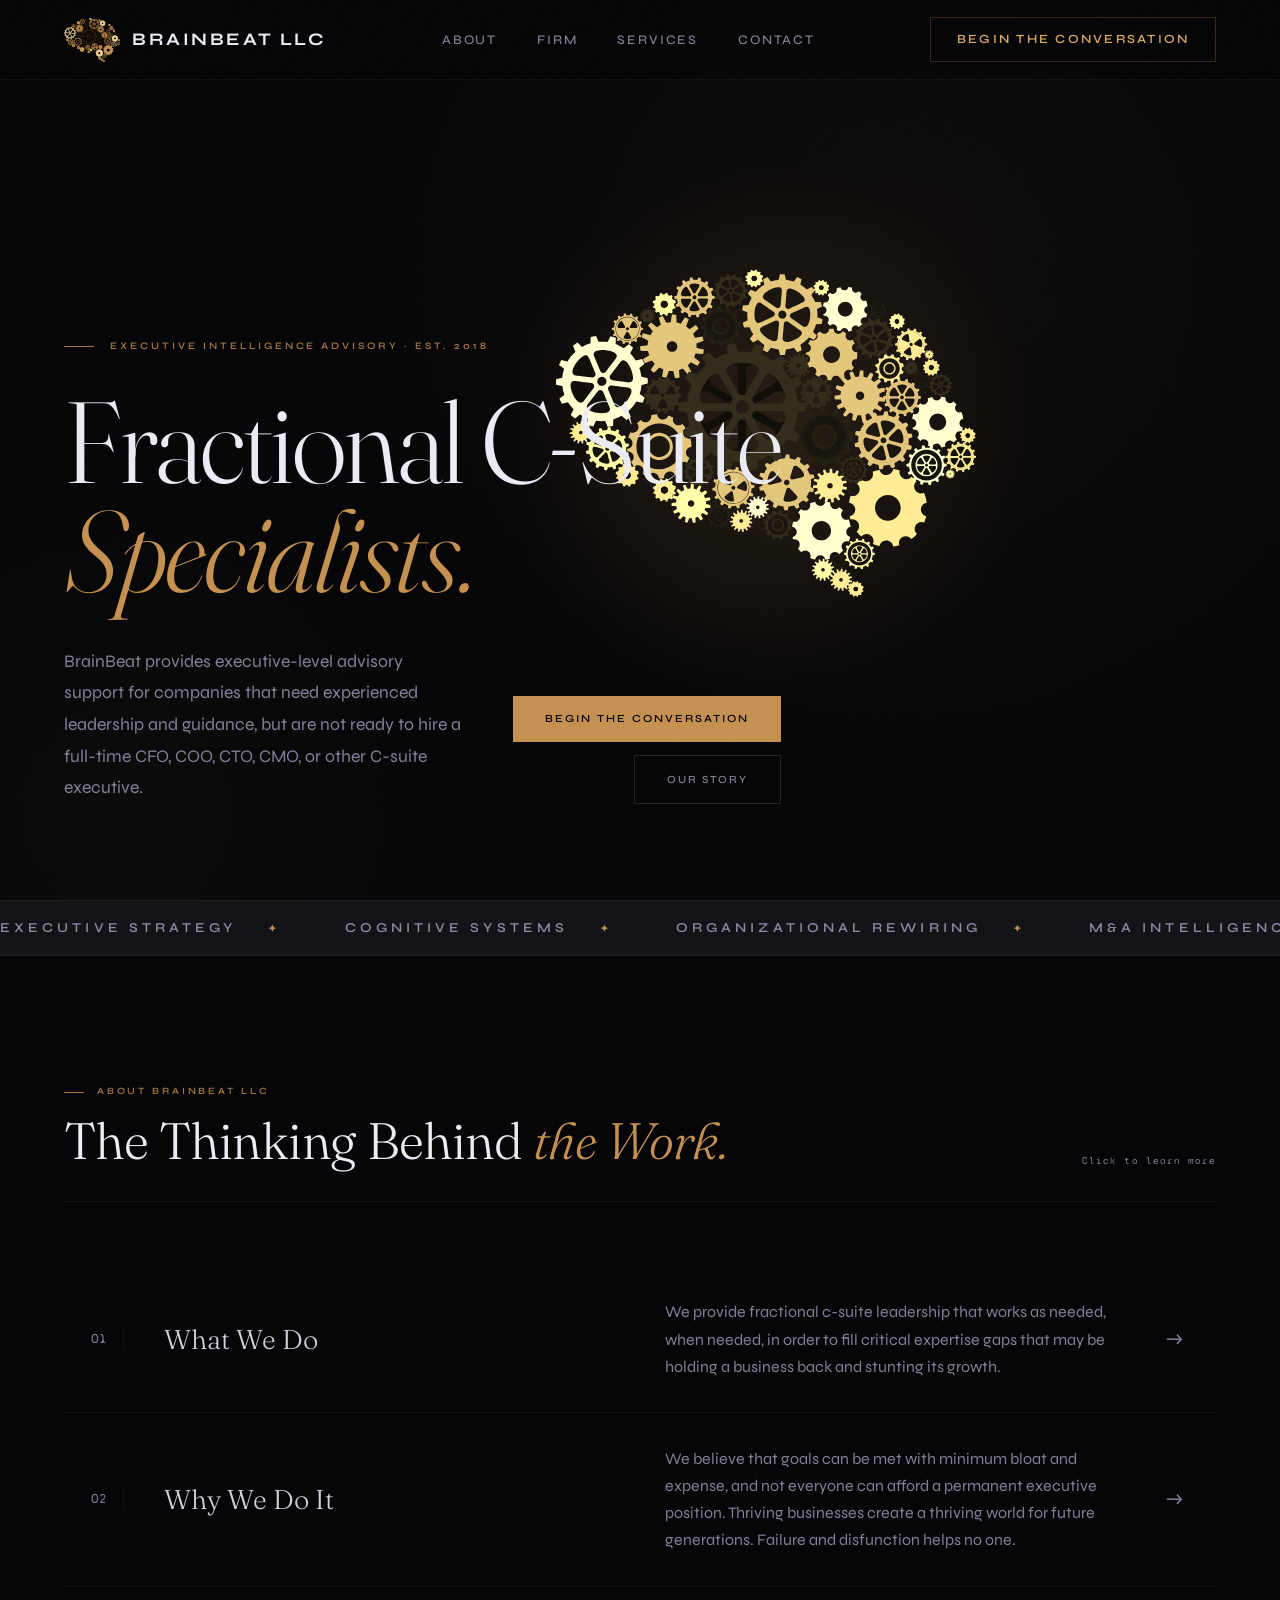
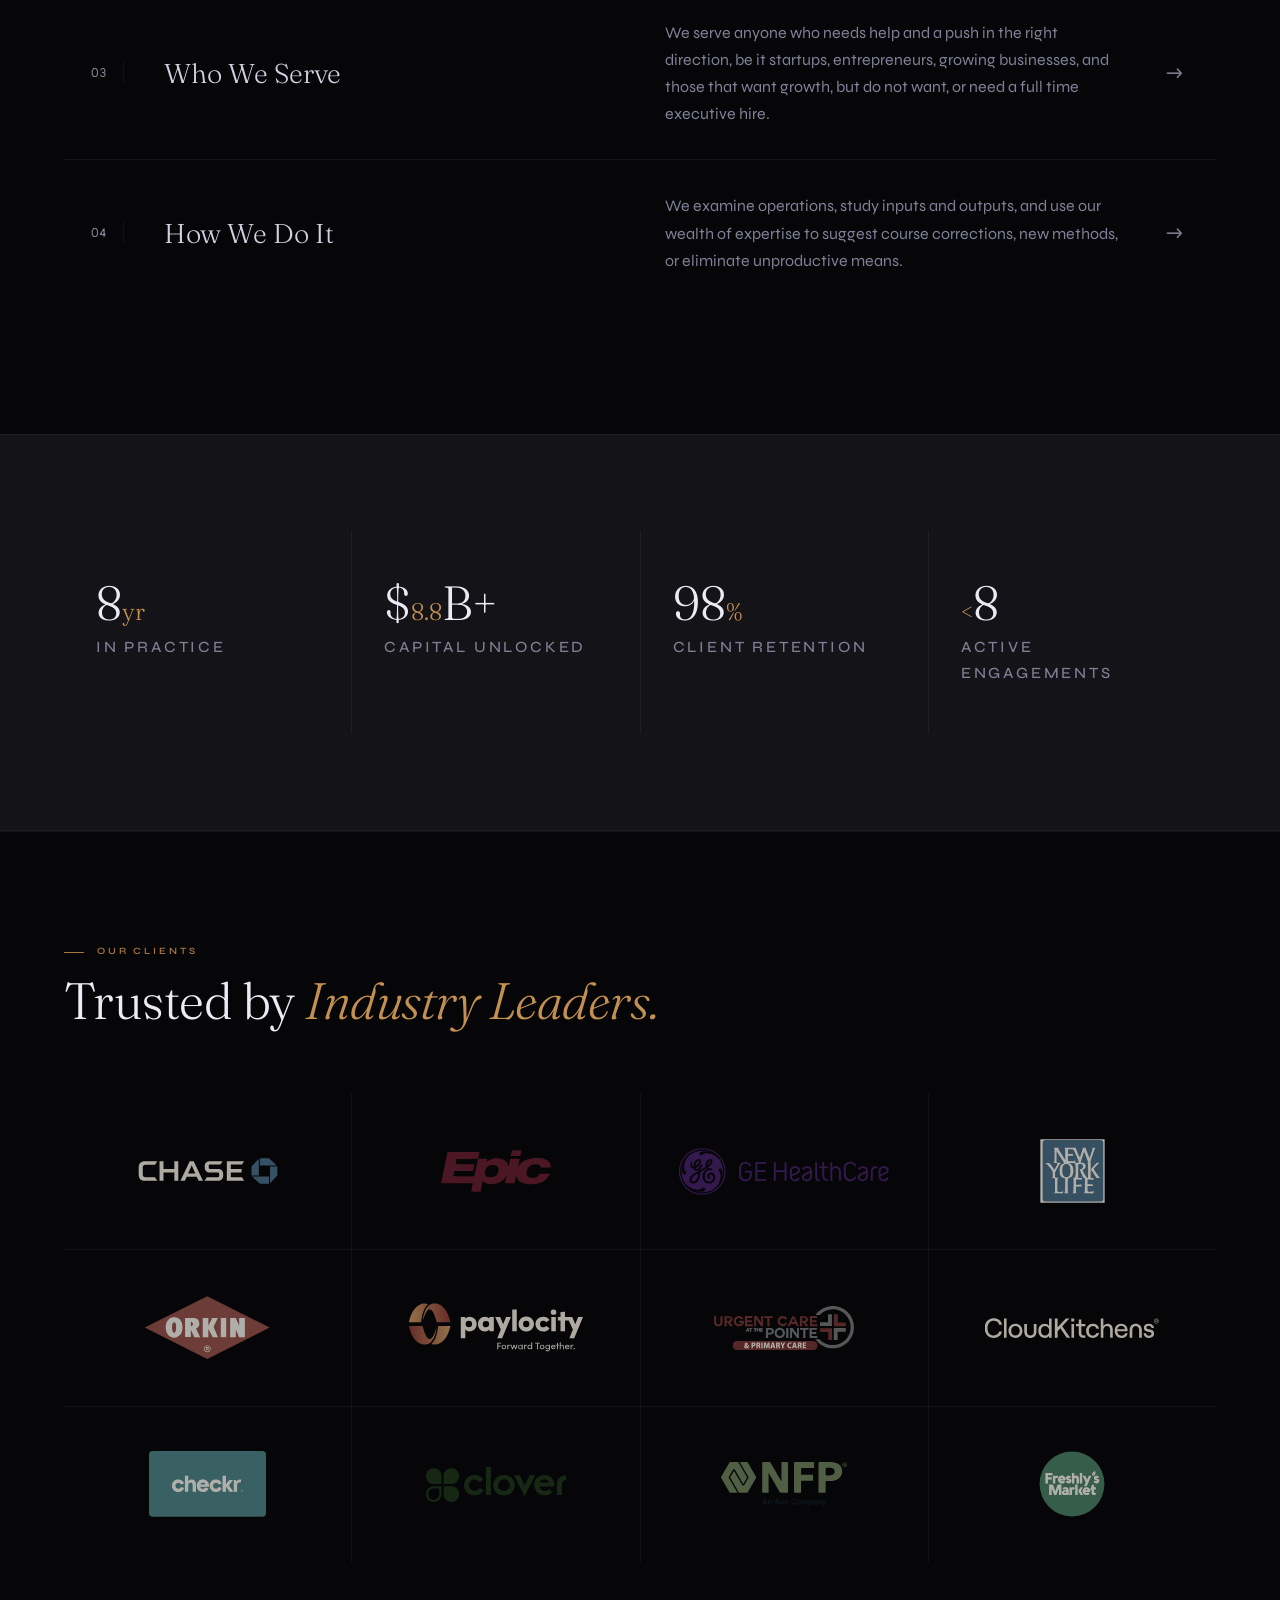
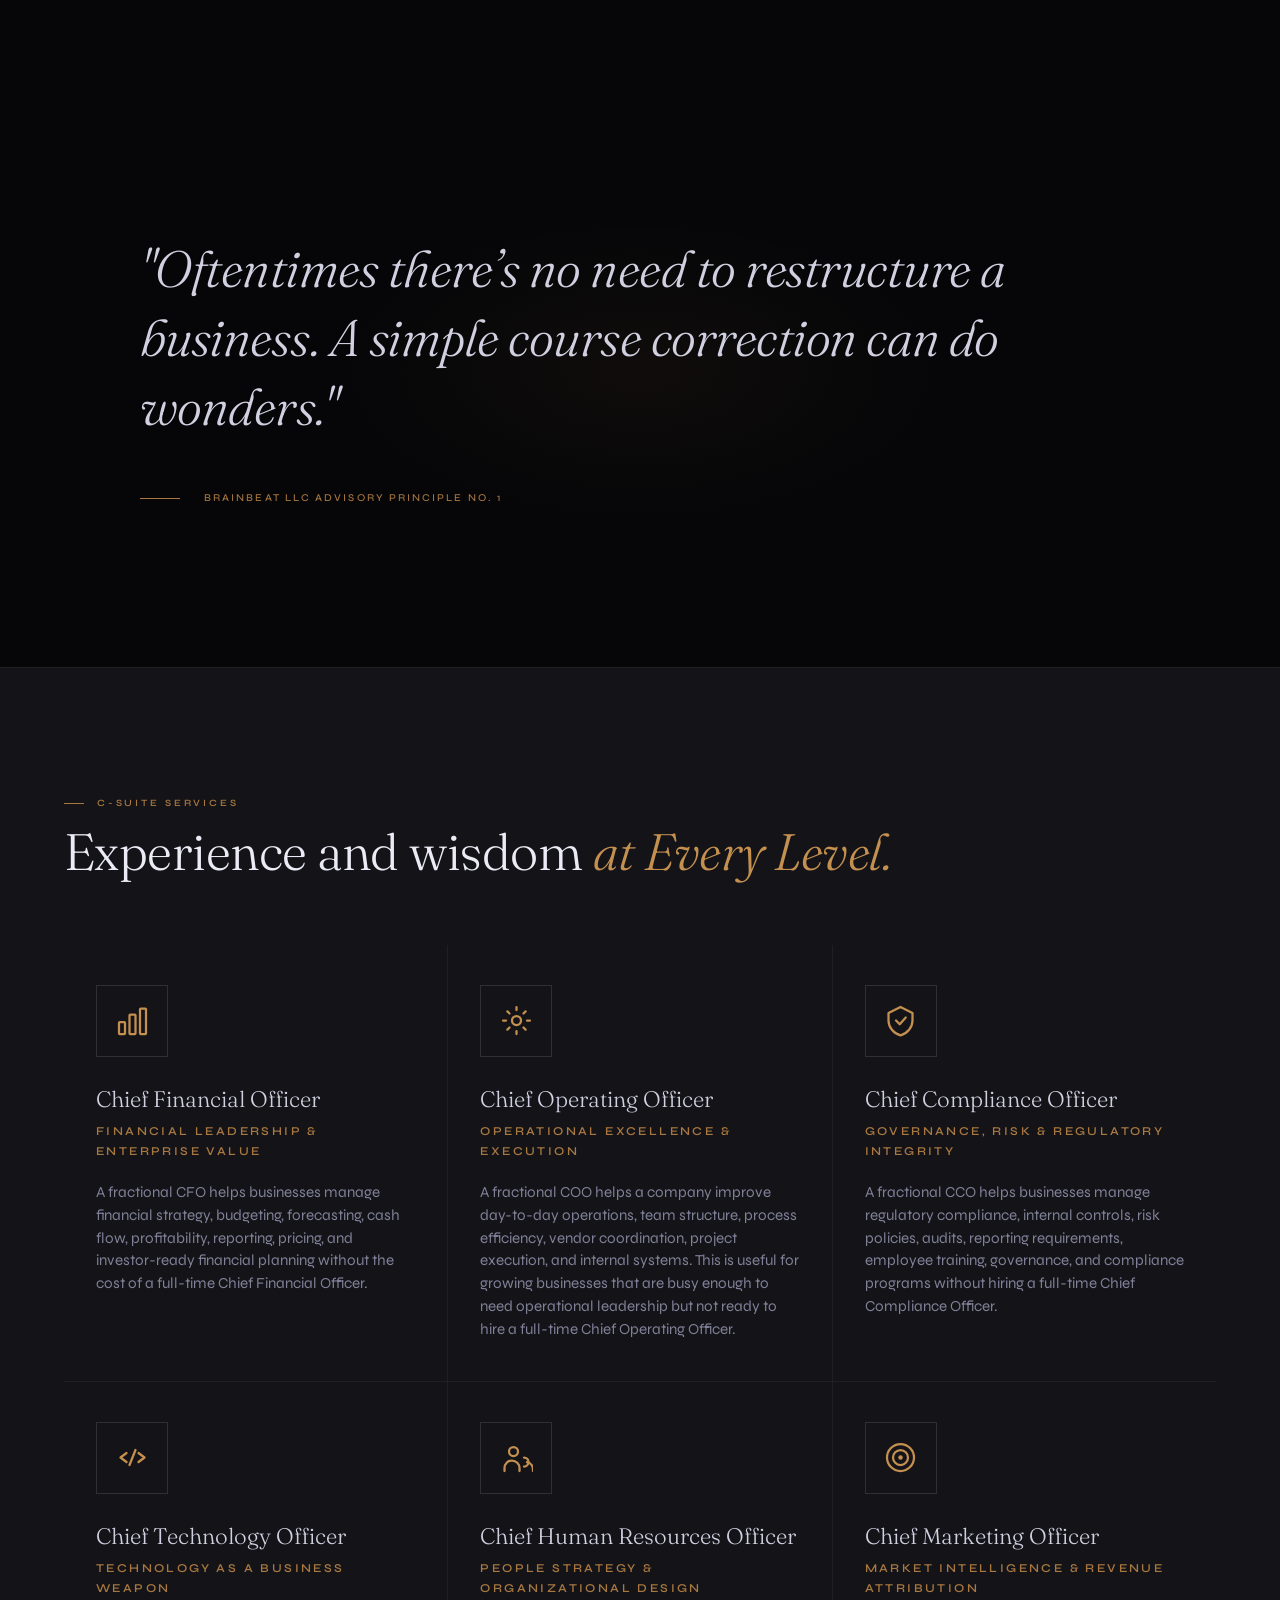
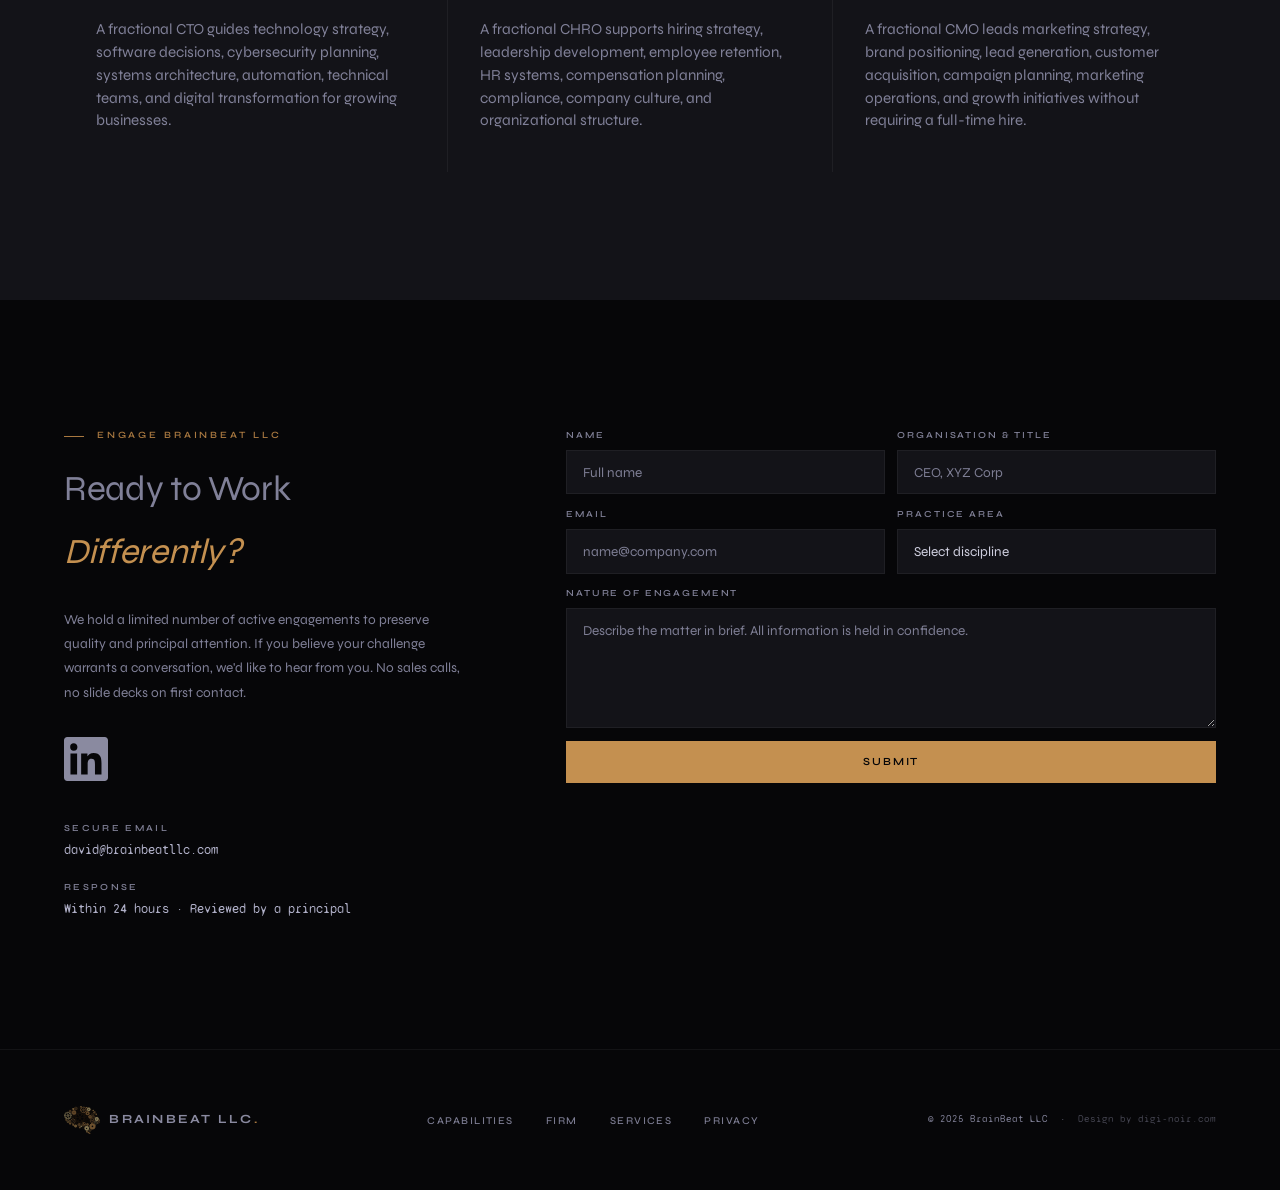
==== commit 3a5e3dc3: "some more seo tweaks" ====
--- a/index.html
+++ b/index.html
@@ -146,8 +146,8 @@
         <div class="hero-bottom">
           <p class="hero-sub">
             BrainBeat provides executive-level advisory support for companies
-            that need experienced leadership and guidance, but are not ready to hire a
-            full-time CFO, COO, CTO, CMO, or other C-suite executive.
+            that need experienced leadership and guidance, but are not ready to
+            hire a full-time CFO, COO, CTO, CMO, or other C-suite executive.
           </p>
           <div class="hero-actions">
             <a class="btn-primary" href="#contact">Begin the Conversation</a>
@@ -199,8 +199,9 @@
           <span class="service-row-num">01</span>
           <span class="service-row-name">What We Do</span>
           <span class="service-row-desc"
-            >Fractional C-Suite leadership that fills critical expertise gaps —
-            without the cost or commitment of a full-time hire.</span
+            >We provide fractional c-suite leadership that works as needed, when
+            needed, in order to fill critical expertise gaps that may be holding
+            a business back and stunting its growth.</span
           >
           <span class="service-row-arrow">→</span>
         </div>
@@ -215,8 +216,10 @@
           <span class="service-row-num">02</span>
           <span class="service-row-name">Why We Do It</span>
           <span class="service-row-desc"
-            >Decades of corporate leadership, now channeled into helping the
-            next generation of founders build with confidence.</span
+            >We believe that goals can be met with minimum bloat and expense,
+            and not everyone can afford a permanent executive position. Thriving
+            businesses create a thriving world for future generations. Failure
+            and disfunction helps no one.</span
           >
           <span class="service-row-arrow">→</span>
         </div>
@@ -231,8 +234,7 @@
           <span class="service-row-num">03</span>
           <span class="service-row-name">Who We Serve</span>
           <span class="service-row-desc"
-            >Entrepreneurs, startups, and growing SMBs who need senior expertise
-            without the full-time overhead.</span
+            >We serve anyone who needs help and a push in the right direction, be it startups, entrepreneurs, growing businesses, and those that want growth, but do not want, or need a full time executive hire.</span
           >
           <span class="service-row-arrow">→</span>
         </div>
@@ -247,8 +249,7 @@
           <span class="service-row-num">04</span>
           <span class="service-row-name">How We Do It</span>
           <span class="service-row-desc"
-            >Embedded, insider-style partnership — flexible, cost-conscious, and
-            built for risk-free engagement from day one.</span
+            >We examine operations, study inputs and outputs, and use our wealth of expertise to suggest course corrections, new methods, or eliminate unproductive means.</span
           >
           <span class="service-row-arrow">→</span>
         </div>
@@ -375,7 +376,8 @@
       <div class="statement-glow"></div>
       <div class="statement-inner">
         <p class="statement-quote">
-          "Oftentimes the best thing to do is to study the client and introduce them to the right guidelines, bring them up to par with modern practices, or just teach them what works.  There may not be a need for a complete reset and restructure."
+          "Oftentimes there’s no need to restructure a business. A simple course
+          correction can do wonders."
         </p>
         <div class="statement-attr">
           <div class="statement-attr-line"></div>
@@ -392,7 +394,7 @@
         <div>
           <div class="section-label">C-Suite Services</div>
           <p class="section-title">
-            Embedded Intelligence <em>at Every Level.</em>
+            Experience and wisdom <em>at Every Level.</em>
           </p>
         </div>
       </div>
--- a/styles.css
+++ b/styles.css
@@ -724,16 +724,6 @@
   font-weight: 400;
   color: var(--text-muted);
   line-height: 1.5;
-  display: flex;
-  align-items: baseline;
-  gap: 0.6rem;
-}
-
-.csuite-points p::before {
-  content: "—";
-  color: var(--accent);
-  font-size: 0.6rem;
-  flex-shrink: 0;
 }
 
 /* ── CONTACT ── */
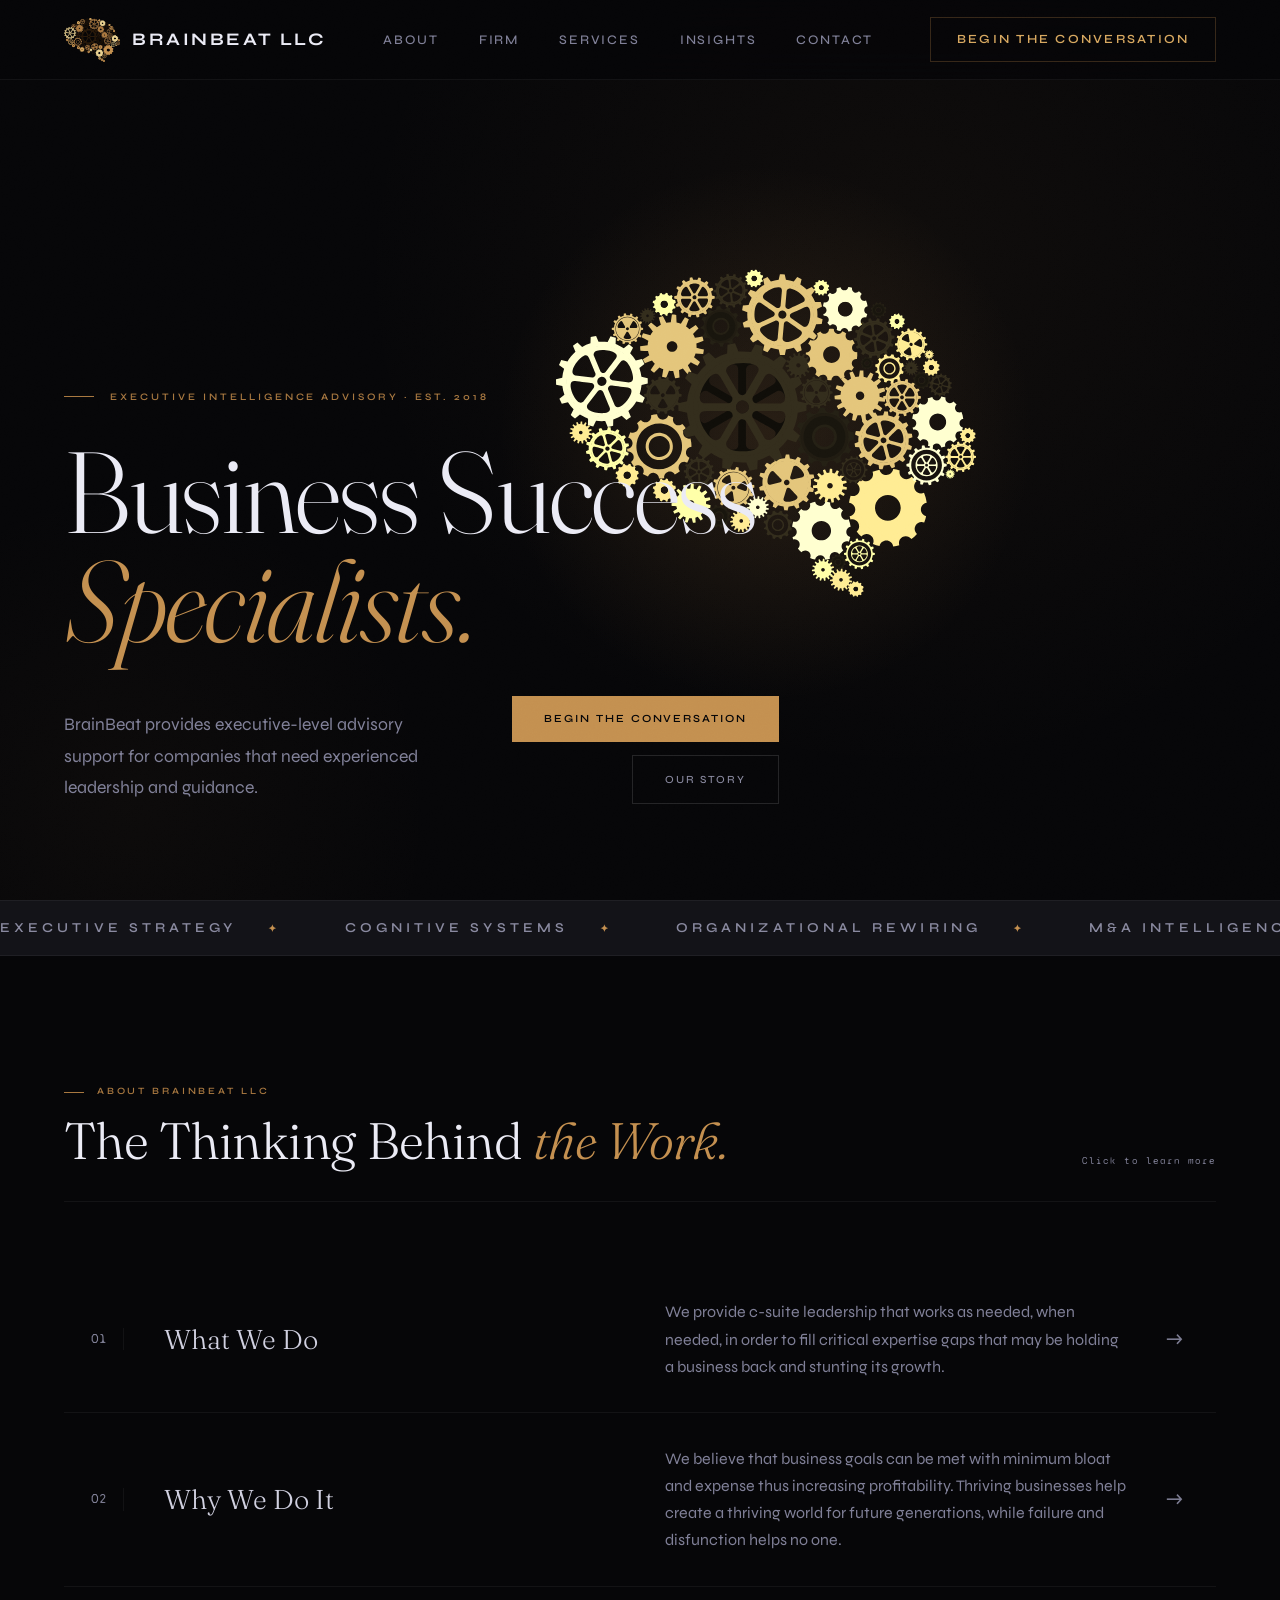
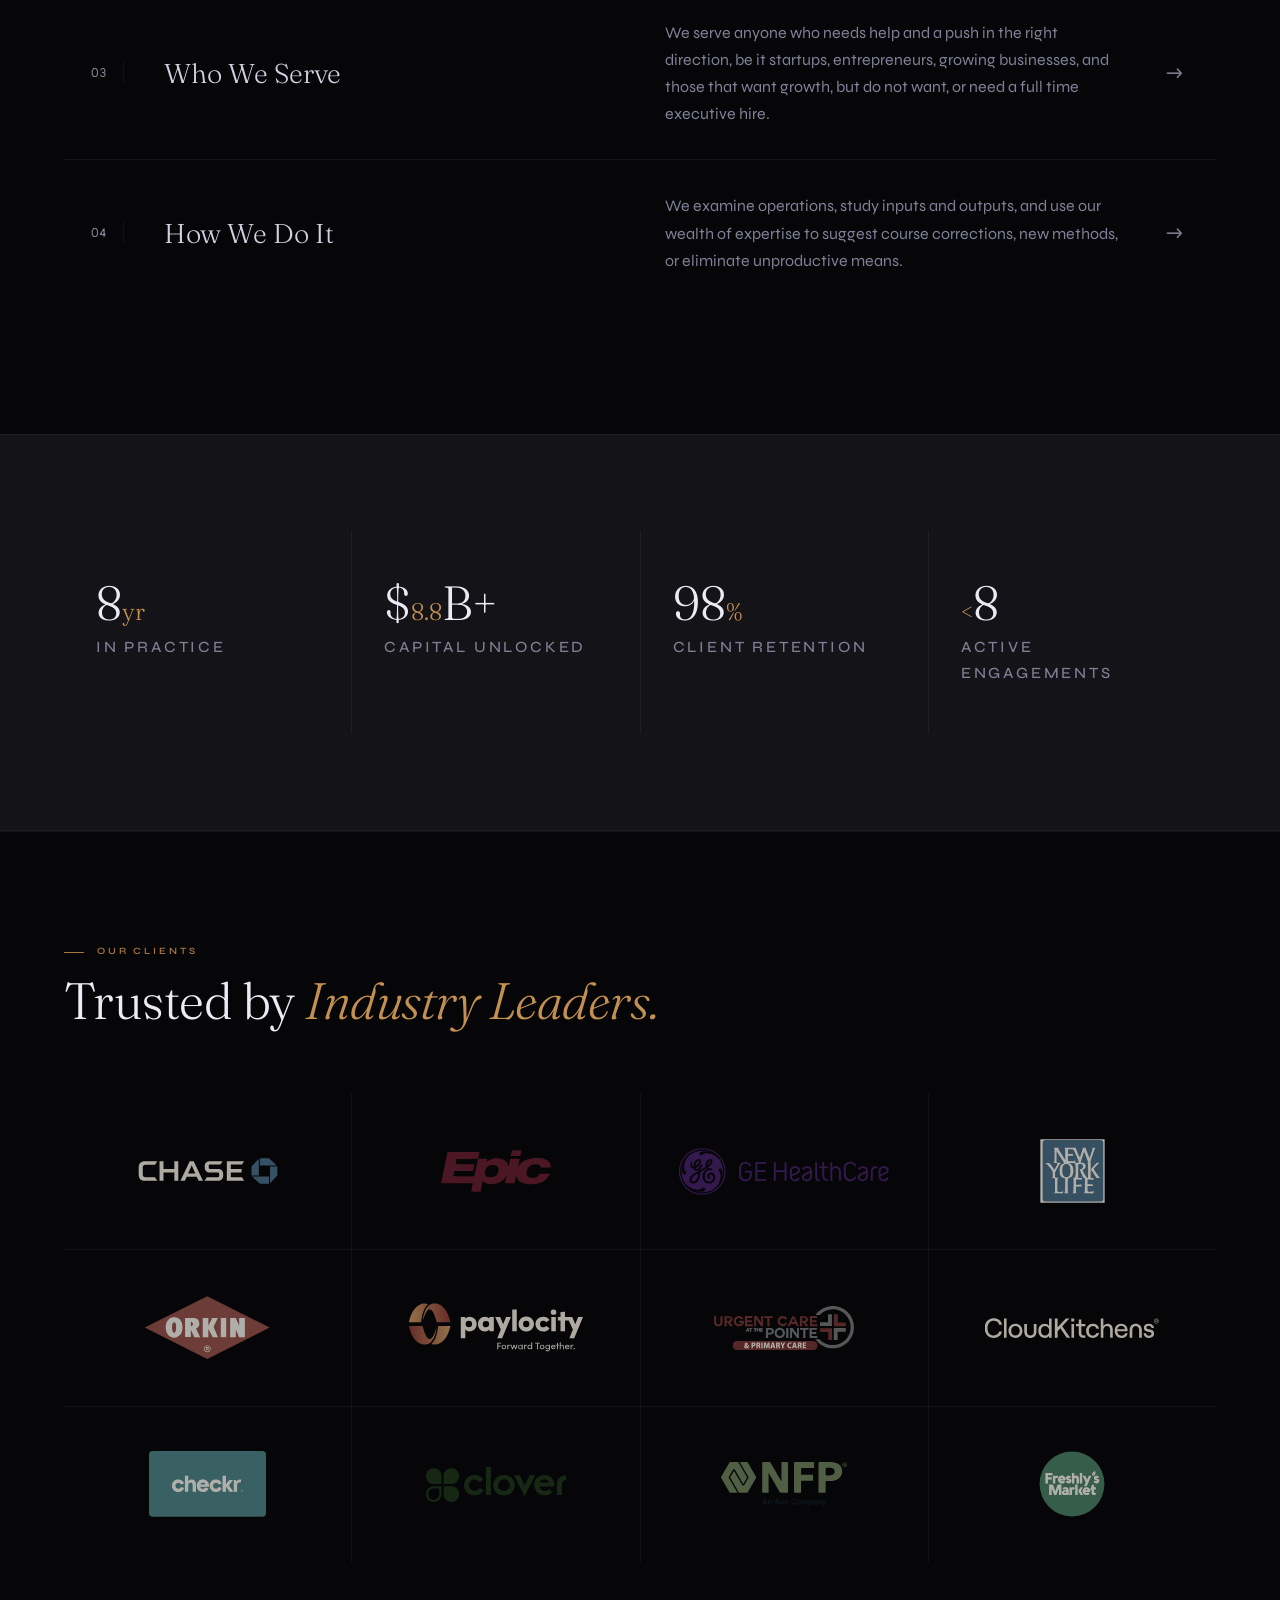
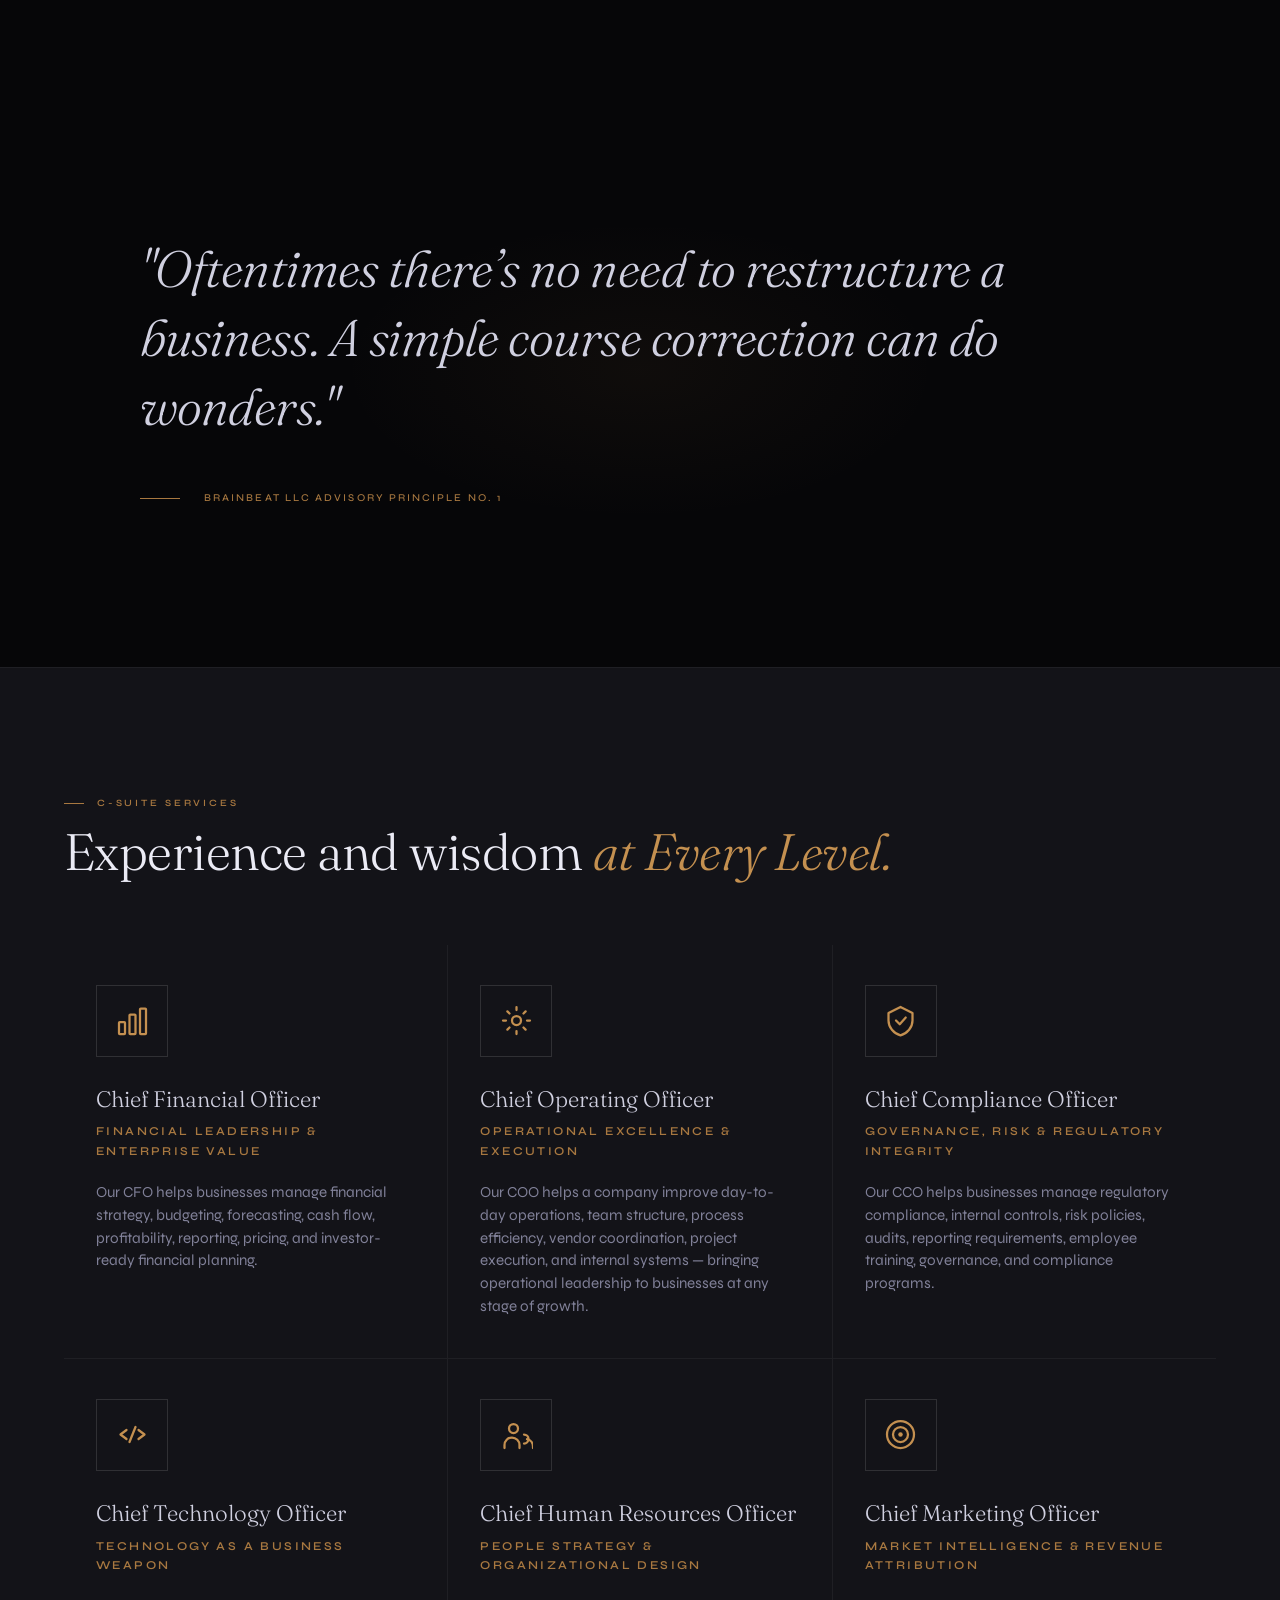
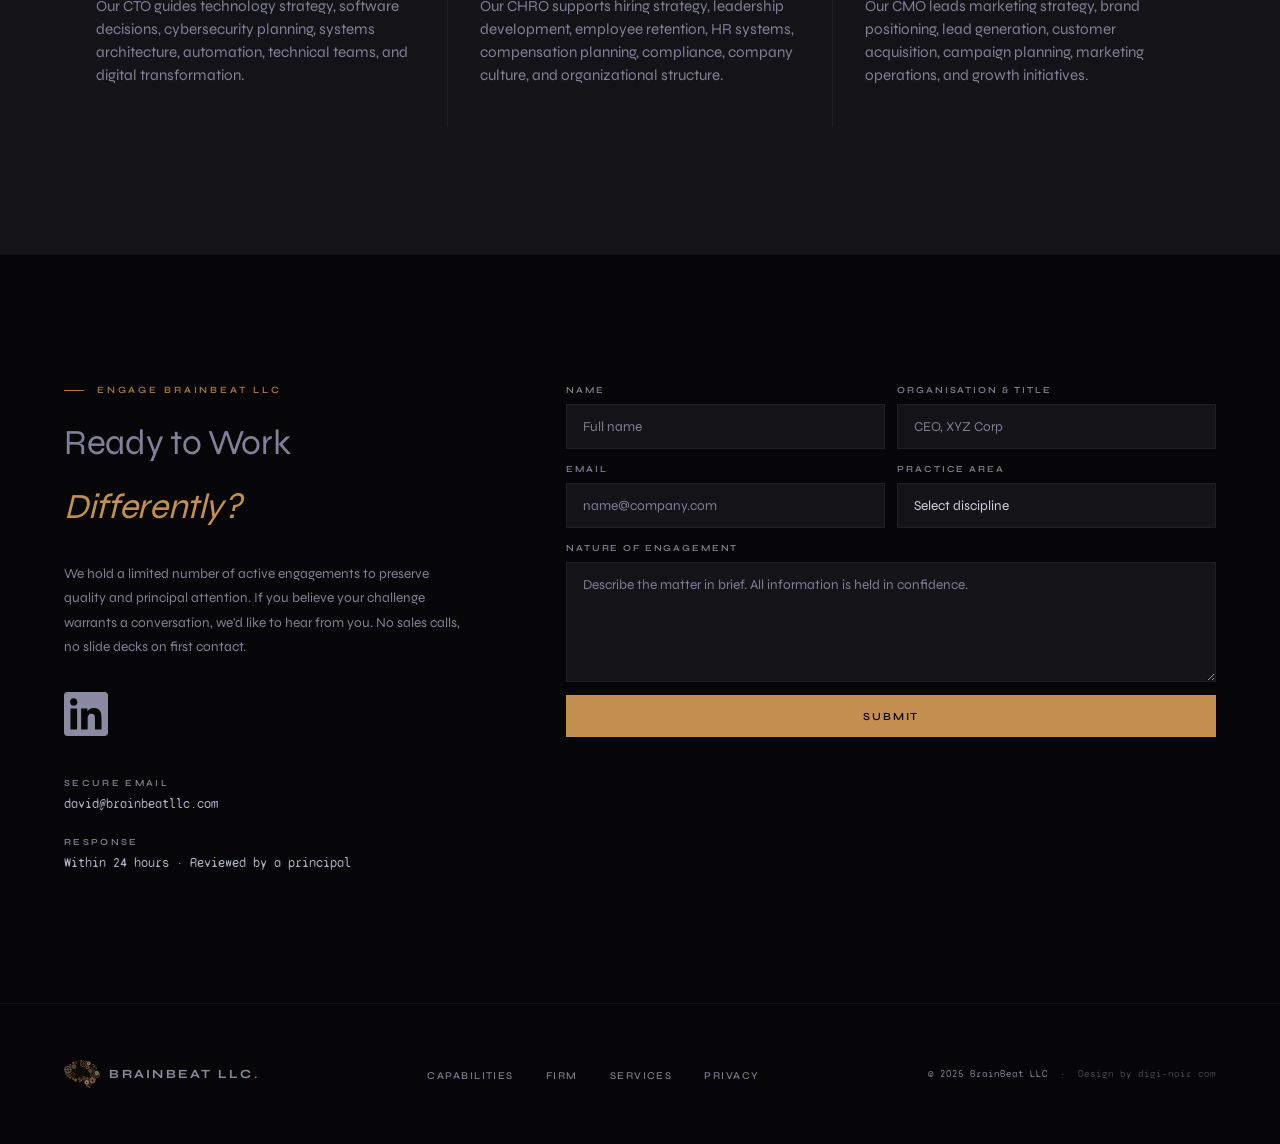
==== commit 5f7722be: "added insights" ====
--- a/index.html
+++ b/index.html
@@ -4,17 +4,17 @@
     <meta charset="UTF-8" />
     <meta name="viewport" content="width=device-width, initial-scale=1.0" />
     <title>
-      BrainBeat LLC | Fractional C-Suite Advisory for Growing Businesses
+      BrainBeat LLC | Business Advisory Success for Growing Businesses
     </title>
 
     <!-- Primary SEO -->
     <meta
       name="description"
-      content="BrainBeat LLC provides C-suite consulting, executive advisory, strategic planning, leadership support, operations consulting, and fractional executive services for growing companies."
+      content="BrainBeat LLC provides C-suite consulting, executive advisory, strategic planning, leadership support, operations consulting, and executive services for growing companies."
     />
     <meta
       name="keywords"
-      content="C-suite consulting, executive consulting, fractional CEO, fractional COO, fractional CFO, business strategy consultant, executive advisory, leadership consulting, operations consulting, corporate strategy, business growth consulting, management consulting, strategic planning, executive leadership services"
+      content="C-suite consulting, executive consulting, CEO consulting, COO consulting, CFO consulting, business strategy consultant, executive advisory, leadership consulting, operations consulting, corporate strategy, business growth consulting, management consulting, strategic planning, executive leadership services"
     />
     <meta name="author" content="BrainBeat LLC" />
     <meta name="robots" content="index, follow" />
@@ -29,7 +29,7 @@
     <meta property="og:url" content="https://www.brainbeatllc.com/" />
     <meta
       property="og:title"
-      content="BrainBeat LLC — Fractional C-Suite Advisory"
+      content="BrainBeat LLC — C-Suite Advisory"
     />
     <meta
       property="og:description"
@@ -50,7 +50,7 @@
     <meta name="twitter:card" content="summary_large_image" />
     <meta
       name="twitter:title"
-      content="BrainBeat LLC — Fractional C-Suite Advisory"
+      content="BrainBeat LLC — C-Suite Advisory"
     />
     <meta
       name="twitter:description"
@@ -66,18 +66,18 @@
         "name": "BrainBeat LLC",
         "url": "https://wwww.brainbeatllc.com",
         "logo": "	https://www.brainbeatllc.com/brain_and_gears_dark_executive.svg",
-        "description": "Fractional C-Suite advisory for entrepreneurs, startups, and growing SMBs. Expert CFO, COO, CTO, CHRO, CMO, and CCO leadership without the full-time overhead.",
+        "description": "business advisory for entrepreneurs, startups, and growing SMBs. Expert CFO, COO, CTO, CHRO, CMO, and CCO leadership without the full-time overhead.",
 
         "email": "david@brainbeatllc.com",
         "sameAs": ["https://www.linkedin.com/company/brainbeatllc"],
         "areaServed": "US",
         "serviceType": [
-          "Fractional CFO",
-          "Fractional COO",
-          "Fractional CTO",
-          "Fractional CHRO",
-          "Fractional CMO",
-          "Fractional CCO",
+          "CFO Services",
+          "COO Services",
+          "CTO Services",
+          "CHRO Services",
+          "CMO Services",
+          "CCO Services",
           "Executive Advisory",
           "Business Strategy Consulting",
           "Leadership Consulting",
@@ -111,6 +111,7 @@
         <li><a href="#about">About</a></li>
         <li><a href="#firm">Firm</a></li>
         <li><a href="#team">Services</a></li>
+        <li><a href="insights/">Insights</a></li>
         <li><a href="#contact">Contact</a></li>
       </ul>
       <a class="nav-cta" href="#contact">Begin the Conversation</a>
@@ -126,6 +127,7 @@
       <a class="nav-drawer-link" href="#about">About</a>
       <a class="nav-drawer-link" href="#firm">Firm</a>
       <a class="nav-drawer-link" href="#team">Services</a>
+      <a class="nav-drawer-link" href="insights/">Insights</a>
       <a class="nav-drawer-link" href="#contact">Contact</a>
       <a class="nav-drawer-cta" href="#contact">Begin the Conversation</a>
     </div>
@@ -142,12 +144,11 @@
         <div class="hero-label">
           Executive Intelligence Advisory · Est. 2018
         </div>
-        <h1>Fractional C-Suite<br /><em>Specialists.</em></h1>
+        <h1>Business Success<br /><em>Specialists.</em></h1>
         <div class="hero-bottom">
           <p class="hero-sub">
             BrainBeat provides executive-level advisory support for companies
-            that need experienced leadership and guidance, but are not ready to
-            hire a full-time CFO, COO, CTO, CMO, or other C-suite executive.
+            that need experienced leadership and guidance.
           </p>
           <div class="hero-actions">
             <a class="btn-primary" href="#contact">Begin the Conversation</a>
@@ -194,12 +195,12 @@
           tabindex="0"
           data-num="01"
           data-title="What We Do"
-          data-content="Rarely does a small or medium-sized organization have an executive team with expertise in all major business areas. Engaging a Fractional C-Suite executive can help ensure you avoid costly mistakes that might either prolong or prevent the success of your business. They provide strategic solutions quickly and efficiently, often more cost-effectively than hiring someone with less experience or not hiring anyone at all."
+          data-content="Rarely does a small or medium-sized organization have an executive team with expertise in all major business areas. Engaging a C-Suite executive through BrainBeat can help ensure you avoid costly mistakes that might either prolong or prevent the success of your business. They provide strategic solutions quickly and efficiently, often more cost-effectively than hiring someone with less experience or not hiring anyone at all."
         >
           <span class="service-row-num">01</span>
           <span class="service-row-name">What We Do</span>
           <span class="service-row-desc"
-            >We provide fractional c-suite leadership that works as needed, when
+            >We provide c-suite leadership that works as needed, when
             needed, in order to fill critical expertise gaps that may be holding
             a business back and stunting its growth.</span
           >
@@ -216,9 +217,8 @@
           <span class="service-row-num">02</span>
           <span class="service-row-name">Why We Do It</span>
           <span class="service-row-desc"
-            >We believe that goals can be met with minimum bloat and expense,
-            and not everyone can afford a permanent executive position. Thriving
-            businesses create a thriving world for future generations. Failure
+            >We believe that business goals can be met with minimum bloat and expense thus increasing profitability. Thriving
+            businesses help create a thriving world for future generations, while failure
             and disfunction helps no one.</span
           >
           <span class="service-row-arrow">→</span>
@@ -229,7 +229,7 @@
           tabindex="0"
           data-num="03"
           data-title="Who We Serve"
-          data-content="We serve entrepreneurs, startups, and growing SMBs facing unique challenges such as limited resources, lack of C-level expertise, and the need for flexible solutions — whether part-time fractional expertise, full-time project-based support, or interim leadership during transitions."
+          data-content="We serve entrepreneurs, startups, and growing SMBs facing unique challenges such as limited resources, lack of C-level expertise, and the need for flexible solutions — whether part-time support, full-time project-based engagement, or interim leadership during transitions."
         >
           <span class="service-row-num">03</span>
           <span class="service-row-name">Who We Serve</span>
@@ -421,10 +421,9 @@
           <div class="team-title">Financial Leadership & Enterprise Value</div>
           <div class="csuite-points">
             <p>
-              A fractional CFO helps businesses manage financial strategy,
+              Our CFO helps businesses manage financial strategy,
               budgeting, forecasting, cash flow, profitability, reporting,
-              pricing, and investor-ready financial planning without the cost of
-              a full-time Chief Financial Officer.
+              pricing, and investor-ready financial planning.
             </p>
           </div>
         </div>
@@ -452,11 +451,10 @@
           <div class="team-title">Operational Excellence & Execution</div>
           <div class="csuite-points">
             <p>
-              A fractional COO helps a company improve day-to-day operations,
+              Our COO helps a company improve day-to-day operations,
               team structure, process efficiency, vendor coordination, project
-              execution, and internal systems. This is useful for growing
-              businesses that are busy enough to need operational leadership but
-              not ready to hire a full-time Chief Operating Officer.
+              execution, and internal systems — bringing operational leadership
+              to businesses at any stage of growth.
             </p>
           </div>
         </div>
@@ -484,10 +482,9 @@
           <div class="team-title">Governance, Risk & Regulatory Integrity</div>
           <div class="csuite-points">
             <p>
-              A fractional CCO helps businesses manage regulatory compliance,
+              Our CCO helps businesses manage regulatory compliance,
               internal controls, risk policies, audits, reporting requirements,
-              employee training, governance, and compliance programs without
-              hiring a full-time Chief Compliance Officer.
+              employee training, governance, and compliance programs.
             </p>
           </div>
         </div>
@@ -514,10 +511,9 @@
           <div class="team-title">Technology as a Business Weapon</div>
           <div class="csuite-points">
             <p>
-              A fractional CTO guides technology strategy, software decisions,
+              Our CTO guides technology strategy, software decisions,
               cybersecurity planning, systems architecture, automation,
-              technical teams, and digital transformation for growing
-              businesses.
+              technical teams, and digital transformation.
             </p>
           </div>
         </div>
@@ -545,7 +541,7 @@
           <div class="team-title">People Strategy & Organizational Design</div>
           <div class="csuite-points">
             <p>
-              A fractional CHRO supports hiring strategy, leadership
+              Our CHRO supports hiring strategy, leadership
               development, employee retention, HR systems, compensation
               planning, compliance, company culture, and organizational
               structure.
@@ -583,10 +579,9 @@
           </div>
           <div class="csuite-points">
             <p>
-              A fractional CMO leads marketing strategy, brand positioning, lead
+              Our CMO leads marketing strategy, brand positioning, lead
               generation, customer acquisition, campaign planning, marketing
-              operations, and growth initiatives without requiring a full-time
-              hire.
+              operations, and growth initiatives.
             </p>
           </div>
         </div>
--- a/styles.css
+++ b/styles.css
@@ -1410,3 +1410,266 @@
     font-size: clamp(2.625rem, 6.75vw, 6rem);
   }
 }
+
+/* ── INSIGHTS HUB ── */
+.insights-hub {
+  padding: 8rem 5%;
+  background: var(--void);
+}
+
+.insights-hub-header {
+  max-width: 1200px;
+  margin: 0 auto 4rem;
+}
+
+.insights-intro {
+  font-family: "Syne", sans-serif;
+  font-size: 1rem;
+  font-weight: 400;
+  color: var(--text-muted);
+  line-height: 1.85;
+  max-width: 680px;
+  margin-top: 1.5rem;
+}
+
+.insights-grid {
+  display: grid;
+  grid-template-columns: repeat(2, 1fr);
+  gap: 1px;
+  background: var(--border);
+  max-width: 1200px;
+  margin: 0 auto;
+}
+
+.insight-card {
+  background: var(--surface);
+  padding: 2.5rem;
+  display: flex;
+  flex-direction: column;
+  gap: 1rem;
+  transition: background 0.25s, border-top-color 0.25s;
+  border-top: 2px solid transparent;
+  text-decoration: none;
+}
+
+.insight-card:hover {
+  background: var(--surface-up);
+  border-top-color: var(--accent);
+}
+
+.insight-card-category {
+  font-family: "Syne", sans-serif;
+  font-size: 0.6rem;
+  font-weight: 600;
+  letter-spacing: 0.28em;
+  text-transform: uppercase;
+  color: var(--accent);
+  display: flex;
+  align-items: center;
+  gap: 0.6rem;
+}
+
+.insight-card-category::before {
+  content: "";
+  width: 16px;
+  height: 1px;
+  background: var(--accent);
+  flex-shrink: 0;
+}
+
+.insight-card-title {
+  font-family: "Fraunces", serif;
+  font-size: 1.35rem;
+  font-weight: 300;
+  color: var(--text-pale);
+  line-height: 1.25;
+  letter-spacing: -0.01em;
+}
+
+.insight-card-excerpt {
+  font-family: "Syne", sans-serif;
+  font-size: 0.9rem;
+  font-weight: 400;
+  color: var(--text-muted);
+  line-height: 1.75;
+  flex: 1;
+}
+
+.insight-card-cta {
+  font-family: "Syne", sans-serif;
+  font-size: 0.68rem;
+  font-weight: 600;
+  letter-spacing: 0.18em;
+  text-transform: uppercase;
+  color: var(--accent-mid);
+  display: flex;
+  align-items: center;
+  gap: 0.5rem;
+  margin-top: 0.4rem;
+  transition: color 0.2s, gap 0.2s;
+}
+
+.insight-card:hover .insight-card-cta {
+  color: var(--accent-light);
+  gap: 0.8rem;
+}
+
+/* ── ARTICLE PAGE ── */
+.article-page {
+  min-height: 100vh;
+  padding-top: 80px;
+}
+
+.article-header {
+  padding: 6rem 5% 4.5rem;
+  background: var(--surface);
+  border-bottom: 1px solid var(--border);
+}
+
+.article-header-inner {
+  max-width: 820px;
+  margin: 0 auto;
+}
+
+.article-back {
+  font-family: "Syne", sans-serif;
+  font-size: 0.68rem;
+  font-weight: 600;
+  letter-spacing: 0.16em;
+  text-transform: uppercase;
+  color: var(--text-dim);
+  text-decoration: none;
+  display: inline-flex;
+  align-items: center;
+  gap: 0.5rem;
+  transition: color 0.2s, gap 0.2s;
+  margin-bottom: 2rem;
+}
+
+.article-back:hover {
+  color: var(--text-muted);
+  gap: 0.8rem;
+}
+
+.article-eyebrow {
+  font-family: "Syne", sans-serif;
+  font-size: 0.6rem;
+  font-weight: 600;
+  letter-spacing: 0.3em;
+  text-transform: uppercase;
+  color: var(--accent);
+  display: flex;
+  align-items: center;
+  gap: 0.8rem;
+  margin-bottom: 1.4rem;
+}
+
+.article-eyebrow::before {
+  content: "";
+  width: 20px;
+  height: 1px;
+  background: var(--accent);
+  flex-shrink: 0;
+}
+
+.article-h1 {
+  font-family: "Fraunces", serif;
+  font-size: clamp(2rem, 4.5vw, 3.4rem);
+  font-weight: 300;
+  color: var(--text-bright);
+  line-height: 1.1;
+  letter-spacing: -0.02em;
+  margin-bottom: 1.8rem;
+}
+
+.article-intro {
+  font-family: "Syne", sans-serif;
+  font-size: 1.05rem;
+  font-weight: 400;
+  color: var(--text-muted);
+  line-height: 1.85;
+  max-width: 680px;
+}
+
+.article-body {
+  max-width: 820px;
+  margin: 0 auto;
+  padding: 5rem 5%;
+}
+
+.article-body section {
+  margin-bottom: 3rem;
+}
+
+.article-body h2 {
+  font-family: "Fraunces", serif;
+  font-size: 1.5rem;
+  font-weight: 300;
+  color: var(--text-pale);
+  margin-bottom: 0.8rem;
+  letter-spacing: -0.01em;
+  line-height: 1.2;
+}
+
+.article-body p {
+  font-family: "Syne", sans-serif;
+  font-size: 0.97rem;
+  color: var(--text-muted);
+  line-height: 1.95;
+}
+
+.article-cta-block {
+  background: var(--surface);
+  border-top: 1px solid var(--border);
+  padding: 5rem 5%;
+}
+
+.article-cta-inner {
+  max-width: 820px;
+  margin: 0 auto;
+  display: flex;
+  flex-direction: column;
+  gap: 1.5rem;
+}
+
+.article-cta-label {
+  font-family: "Syne", sans-serif;
+  font-size: 0.6rem;
+  font-weight: 600;
+  letter-spacing: 0.28em;
+  text-transform: uppercase;
+  color: var(--accent);
+  display: flex;
+  align-items: center;
+  gap: 0.7rem;
+}
+
+.article-cta-label::before {
+  content: "";
+  width: 16px;
+  height: 1px;
+  background: var(--accent);
+}
+
+.article-cta-inner p {
+  font-family: "Syne", sans-serif;
+  font-size: 1rem;
+  color: var(--text-muted);
+  line-height: 1.8;
+  max-width: 560px;
+}
+
+/* ── ACTIVE NAV LINK ── */
+.nav-link-active {
+  color: var(--accent-mid) !important;
+}
+
+/* ── INSIGHTS RESPONSIVE ── */
+@media (max-width: 900px) {
+  .insights-grid {
+    grid-template-columns: 1fr;
+  }
+  .insight-card {
+    padding: 2rem;
+  }
+}
